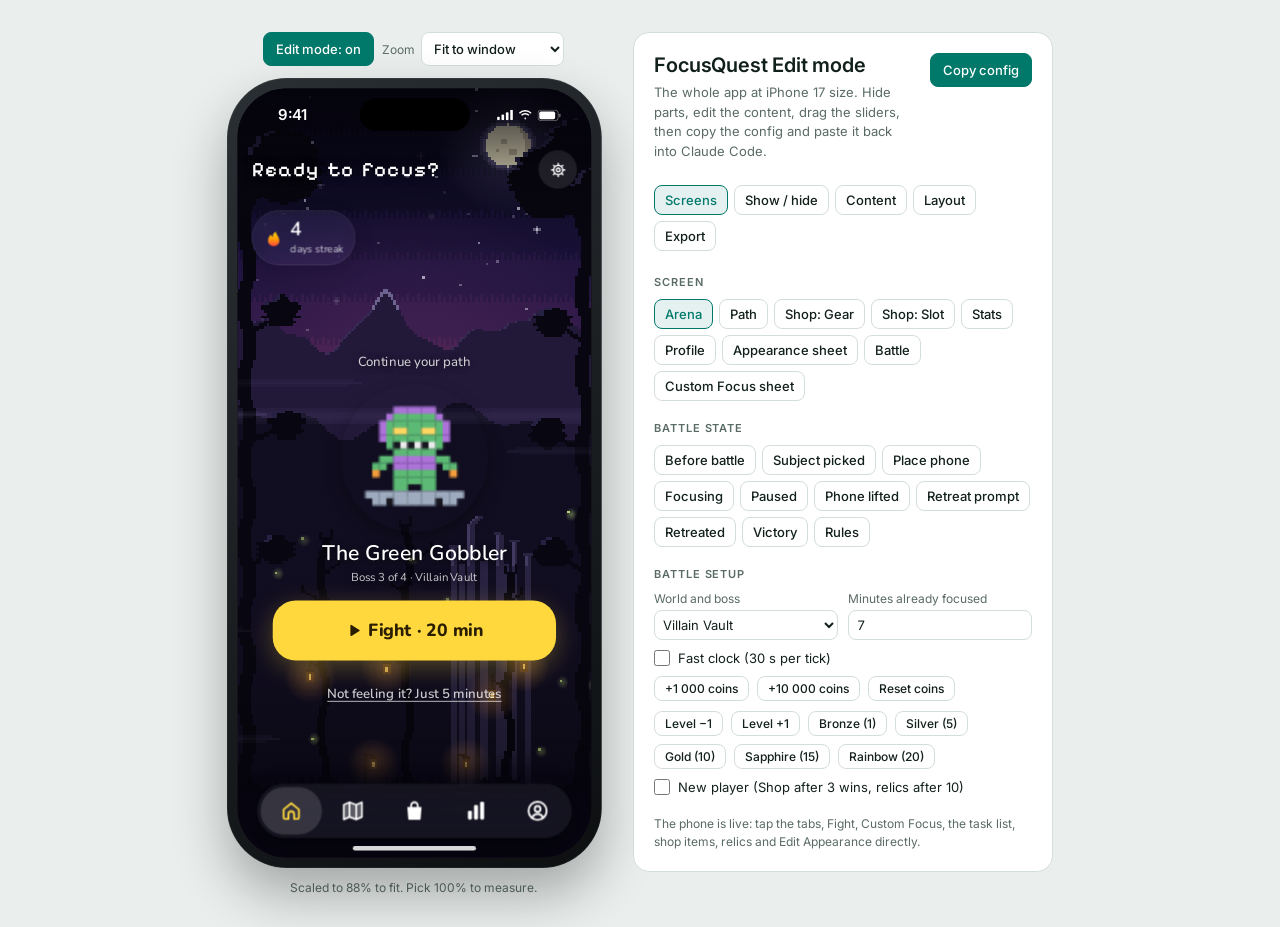
==== design/focusquest.html @ 6da1da1c "Add design prototype and change spec" ====
<!doctype html>
<html lang="en"><head><meta charset="utf-8"><meta name="viewport" content="width=device-width,initial-scale=1,viewport-fit=cover"><style>[hidden]{display:none!important}</style></head><body>
<title>FocusQuest Prototype v6</title>
<meta name="claude:viewport-fit-sides" content="cover">
<link rel="preconnect" href="https://fonts.googleapis.com">
<link rel="stylesheet" href="https://fonts.googleapis.com/css2?family=Inter:wght@400;500;600&family=Nunito:wght@200;300;400;500;600;700;800&family=Pixelify+Sans:wght@500;600;700&display=swap">
<style>
/* Layout: phone at true iPhone 17 size (402×874 pt = CSS px at 100%) beside a tweak panel; stacks on narrow screens. */
:root {
  /* Lab chrome (follows viewer theme) */
  --bg: #eaefed;
  --surface: #ffffff;
  --fg: #12201c;
  --muted: #5a6b66;
  --line: #d3ddda;
  --accent: #00796b;
  --accent-soft: rgba(0, 121, 107, 0.10);
  --bezel-a: #2a2f33;
  --bezel-b: #0d0f11;
  --font-ui: "Inter", system-ui, -apple-system, "Segoe UI", sans-serif;
  /* FocusQuest app tokens (battle screen is forced dark: FQColor dark values) */
  --fq-accent: rgb(107, 230, 199);
  --fq-on-accent: rgb(5, 33, 28);
  --fq-danger: rgb(255, 84, 102);
  --fq-caution: rgb(255, 184, 77);
  --fq-text: #ffffff;
  --fq-text2: rgba(255, 255, 255, 0.70);
  --fq-text3: rgba(255, 255, 255, 0.50);
  --fq-hairline: rgba(255, 255, 255, 0.12);
  --fq-fill: rgba(255, 255, 255, 0.08);
  --fq-black: #000000;
  --fq-round: ui-rounded, "SF Pro Rounded", "Nunito", system-ui, sans-serif;
}
@media (prefers-color-scheme: dark) {
  :root:not([data-theme="light"]) {
    --bg: #0c1211; --surface: #141c1a; --fg: #e5eeeb; --muted: #8fa29d; --line: #26322f;
    --accent: #6be6c7; --accent-soft: rgba(107, 230, 199, 0.12); color-scheme: dark;
  }
}
:root[data-theme="dark"] {
  --bg: #0c1211; --surface: #141c1a; --fg: #e5eeeb; --muted: #8fa29d; --line: #26322f;
  --accent: #6be6c7; --accent-soft: rgba(107, 230, 199, 0.12); color-scheme: dark;
}
* { box-sizing: border-box; }
body {
  background: var(--bg); color: var(--fg); font-family: var(--font-ui); font-size: 14px;
  padding-left: max(16px, env(safe-area-inset-left, 0px));
  padding-right: max(16px, env(safe-area-inset-right, 0px));
  padding-block: 24px;
}
.lab { display: grid; grid-template-columns: auto minmax(300px, 400px); gap: 32px; justify-content: center; align-items: start; max-width: 1200px; margin: 0 auto; }
@media (max-width: 860px) { .lab { grid-template-columns: minmax(0, 1fr); } }

/* ---------- Phone frame ---------- */
.phone-col { display: flex; flex-direction: column; align-items: center; gap: 12px; min-width: 0; position: sticky; top: 16px; }
@media (max-width: 860px) { .phone-col { position: static; } }
.phone-holder { position: relative; }
.bezel {
  width: 426px; height: 898px; padding: 12px; border-radius: 68px;
  background: linear-gradient(145deg, var(--bezel-a), var(--bezel-b));
  box-shadow: 0 0 0 1px rgba(255,255,255,0.06) inset, 0 30px 60px rgba(0,0,0,0.30);
  transform-origin: top left;
}
.phone {
  position: relative; width: 402px; height: 874px; border-radius: 56px; overflow: hidden;
  background: var(--fq-black); color: var(--fq-text); font-family: var(--fq-round);
  -webkit-font-smoothing: antialiased; isolation: isolate;
}
.phone canvas.bd { position: absolute; inset: 0; width: 402px; height: 874px; image-rendering: pixelated; }
.scrim { position: absolute; inset: 0; pointer-events: none;
  background: linear-gradient(to bottom, rgba(0,0,0,0.5) 0%, rgba(0,0,0,0) 22%),
              linear-gradient(to bottom, rgba(0,0,0,0) 70%, rgba(0,0,0,0.55) 100%),
              linear-gradient(rgba(0,0,0,0.10), rgba(0,0,0,0.10)); }
.alert-wash { position: absolute; inset: 0; pointer-events: none; opacity: 0; transition: opacity .4s ease-in-out;
  background: linear-gradient(to bottom, rgba(255,84,102,0.55), rgba(255,84,102,0.35)); }
.alert-wash.on { opacity: 1; }
.island { position: absolute; top: 11px; left: 50%; width: 125px; height: 37px; margin-left: -62.5px; border-radius: 20px; background: var(--fq-black); z-index: 60; }
.statusbar { position: absolute; top: 0; left: 0; right: 0; height: 54px; display: flex; align-items: center; justify-content: space-between; padding: 6px 34px 0 46px; z-index: 59; pointer-events: none; font: 600 17px/1 -apple-system, "SF Pro Text", var(--font-ui); color: var(--fq-text); }
.statusbar .sys { display: flex; gap: 6px; align-items: center; }
.home-ind { position: absolute; bottom: 8px; left: 50%; width: 140px; height: 5px; margin-left: -70px; border-radius: 3px; background: rgba(255,255,255,0.85); z-index: 60; pointer-events: none; }

/* ---------- BattleView ---------- */
.scroll { position: absolute; inset: 0; overflow-y: auto; overflow-x: hidden; padding-top: 62px; padding-bottom: 34px; scrollbar-width: none; z-index: 2; }
.scroll::-webkit-scrollbar { display: none; }
.content { min-height: 100%; display: flex; align-items: center; justify-content: center; }
.stack { width: 100%; max-width: 520px; display: flex; flex-direction: column; gap: var(--stackGap); padding: 16px var(--screenGutter); }

.topbar { display: flex; align-items: center; gap: 12px; }
.topbar .title { flex: 1; min-width: 0; text-align: center; font-size: 15px; font-weight: 500; color: var(--fq-text2); text-shadow: 0 1px 4px rgba(0,0,0,0.5); white-space: nowrap; overflow: hidden; text-overflow: ellipsis; }
.glass-circle { width: var(--topIcon); height: var(--topIcon); flex: none; border-radius: 50%; display: grid; place-items: center; color: var(--fq-text);
  background: rgba(255,255,255,0.10); border: 0.5px solid rgba(255,255,255,0.22); backdrop-filter: blur(14px) saturate(1.6); -webkit-backdrop-filter: blur(14px) saturate(1.6); cursor: pointer; padding: 0; }
.glass-circle svg { width: 17px; height: 17px; }
.spacer44 { width: var(--topIcon); height: var(--topIcon); flex: none; }

.card {
  position: relative; display: flex; flex-direction: column; align-items: center; gap: var(--cardSpacing);
  padding: var(--cardPadTop) var(--cardPadX) var(--cardPadBottom);
  border-radius: var(--cardRadius);
  background: linear-gradient(var(--tintColor), var(--tintColor)), rgba(28, 28, 34, var(--cardMaterial));
  backdrop-filter: blur(var(--cardBlur)) saturate(1.7); -webkit-backdrop-filter: blur(var(--cardBlur)) saturate(1.7);
  box-shadow: inset 0 0 0 1px rgba(255,255,255,var(--cardBorder)), 0 12px 60px rgba(0,0,0,0.35);
}
.boss-header { display: flex; flex-direction: column; align-items: center; gap: var(--bossGap); text-align: center; }
.boss-art { position: relative; height: var(--headerH); width: var(--glowSize); display: grid; place-items: center; }
.boss-art .glow { position: absolute; left: 50%; top: 50%; width: var(--glowSize); height: var(--glowSize); transform: translate(-50%, -50%); border-radius: 50%;
  background: radial-gradient(circle closest-side, var(--glowColor), transparent); pointer-events: none; }
.boss-art canvas { position: relative; width: var(--spriteSize); height: var(--spriteSize); }
.boss-name { font-size: var(--bossName); font-weight: 700; line-height: 1.2; }
.boss-meta { font-size: 15px; color: var(--fq-text2); margin-top: 4px; }

.timer-block { display: flex; flex-direction: column; align-items: center; gap: var(--timerGap); width: 100%; }
.timer { font-size: var(--timerSize); font-weight: var(--timerWeight); line-height: 1.19; font-variant-numeric: tabular-nums; letter-spacing: -0.01em; white-space: nowrap; color: var(--fq-text); }
.timer.long { font-size: calc(var(--timerSize) * 0.7826); }
.timer.paused { color: var(--fq-text2); }
.status { font-size: 15px; font-weight: 500; display: flex; align-items: center; gap: 8px; text-align: center; min-height: 20px; }
.status svg { width: 15px; height: 15px; flex: none; }
.c-caution { color: var(--fq-caution); } .c-accent { color: var(--fq-accent); } .c-2 { color: var(--fq-text2); } .c-3 { color: var(--fq-text3); } .c-danger { color: var(--fq-danger); }

.controls { width: 100%; display: flex; flex-direction: column; gap: var(--idleGap); }
.chips-scroll { overflow-x: auto; scrollbar-width: none;
  /* SwiftUI .scrollClipDisabled(): chips draw past the card edge, clipped only by the screen */
  margin-left: calc(-1 * (var(--cardPadX) + var(--screenGutter))); margin-right: calc(-1 * (var(--cardPadX) + var(--screenGutter)));
  padding-left: calc(var(--cardPadX) + var(--screenGutter)); padding-right: calc(var(--cardPadX) + var(--screenGutter)); }
.chips-scroll::-webkit-scrollbar { display: none; }
.chips { display: flex; gap: 8px; width: max-content; }
.chip { height: var(--chipH); padding: 0 16px; display: inline-flex; align-items: center; gap: 6px; border-radius: var(--pillRadius); border: 0; cursor: pointer;
  font: 500 15px var(--fq-round); color: var(--fq-text); background: var(--fq-fill); white-space: nowrap; }
.chip svg { width: 15px; height: 15px; }
.chip.on { background: var(--fq-accent); color: var(--fq-on-accent); }
.btn-primary { height: var(--beginH); width: 100%; border: 0; border-radius: var(--pillRadius); background: var(--fq-accent); color: var(--fq-on-accent);
  font: 600 17px var(--fq-round); display: inline-flex; align-items: center; justify-content: center; gap: 8px; cursor: pointer; }
.btn-primary svg { width: 16px; height: 16px; }
.btn-primary:disabled { opacity: 0.35; cursor: not-allowed; }
.actions { display: flex; justify-content: center; gap: var(--actionGap); }
.action { display: flex; flex-direction: column; align-items: center; gap: 8px; background: none; border: 0; cursor: pointer; padding: 0; font: 500 15px var(--fq-round); color: var(--fq-text2); }
.action .disc { width: var(--actionSize); height: var(--actionSize); border-radius: 50%; display: grid; place-items: center; }
.action .disc svg { width: var(--actionIcon); height: var(--actionIcon); }
.disc.neutral { background: rgba(255,255,255,0.10); box-shadow: inset 0 0 0 1px rgba(255,255,255,0.25); color: var(--fq-text); }
.disc.accent { background: rgba(107,230,199,0.16); box-shadow: inset 0 0 0 1px rgba(107,230,199,0.25); color: var(--fq-accent); }
.disc.danger { background: rgba(255,84,102,0.16); box-shadow: inset 0 0 0 1px rgba(255,84,102,0.25); color: var(--fq-danger); }

.hairline { align-self: stretch; height: 1px; background: var(--fq-hairline); }
.working { align-self: stretch; display: flex; flex-direction: column; gap: var(--listGap); }
.working-head { display: flex; align-items: baseline; justify-content: space-between; gap: 8px; }
.working-head h3 { margin: 0; font-size: 17px; font-weight: 600; }
.working-head span { font-size: 12px; color: var(--fq-text2); font-variant-numeric: tabular-nums; }
.task { display: flex; align-items: center; gap: 4px; }
.task-toggle { flex: 1; min-width: 0; min-height: var(--rowH); display: flex; align-items: center; gap: 12px; background: none; border: 0; padding: 0; cursor: pointer; text-align: left; font: 400 17px/1.29 var(--fq-round); color: var(--fq-text); }
.task-toggle svg { width: 22px; height: 22px; flex: none; color: var(--fq-text2); }
.task.done .task-toggle { color: var(--fq-text2); text-decoration: line-through; }
.task.done .task-toggle svg { color: var(--fq-accent); }
.task-remove { width: 44px; height: 44px; flex: none; display: grid; place-items: center; background: none; border: 0; cursor: pointer; color: var(--fq-text3); }
.task-remove svg { width: 11px; height: 11px; }
.add-field { min-height: var(--addH); display: flex; align-items: center; gap: 12px; padding: 0 16px; border-radius: var(--pillRadius); background: var(--fq-fill); }
.add-field svg { width: 14px; height: 14px; color: var(--fq-text2); flex: none; }
.add-field input { flex: 1; min-width: 0; background: none; border: 0; outline: none; color: var(--fq-text); font: 400 17px var(--fq-round); }
.add-field input::placeholder { color: rgba(255,255,255,0.30); }
.add-field button { background: none; border: 0; color: var(--fq-accent); font: 500 15px var(--fq-round); cursor: pointer; padding: 0; }

/* Overlays inside the phone */
.overlay { position: absolute; inset: 0; z-index: 20; display: flex; align-items: center; justify-content: center; }
.ov-retreat { background: rgba(30, 30, 36, 0.62); backdrop-filter: blur(30px) saturate(1.6); -webkit-backdrop-filter: blur(30px) saturate(1.6); }
.ov-retreat .inner { width: 100%; max-width: 440px; padding: 0 32px; display: flex; flex-direction: column; align-items: center; gap: 32px; text-align: center; }
.ov-retreat h2 { margin: 0; font-size: 30px; font-weight: 700; line-height: 1.2; text-wrap: balance; }
.ov-retreat p { margin: 12px 0 0; font-size: 17px; line-height: 1.35; color: var(--fq-text2); }
.danger-list { display: flex; flex-direction: column; gap: 8px; font-size: 15px; font-weight: 500; color: var(--fq-danger); }
.danger-list div { display: flex; align-items: center; justify-content: center; gap: 6px; }
.danger-list svg { width: 15px; height: 15px; }
.retreat-btns { width: 100%; display: flex; flex-direction: column; gap: 12px; }
.btn-quiet { height: 44px; background: none; border: 0; color: var(--fq-text2); font: 500 15px var(--fq-round); cursor: pointer; }
.ov-warning { background: linear-gradient(to bottom, rgb(158,10,36), rgb(87,3,20)); opacity: 0.97; flex-direction: column; gap: 16px; text-align: center; padding: 24px; }
.ov-warning .count { font-size: 112px; font-weight: 600; line-height: 1.1; font-variant-numeric: tabular-nums; }
.ov-warning h2 { margin: 0; font-size: 22px; font-weight: 600; }
.ov-warning p { margin: 8px 0 0; font-size: 15px; color: var(--fq-text2); }
.ov-dim { background: rgba(0,0,0,0.55); padding: 0 24px; }
.result-card { width: 100%; max-width: 360px; padding: 24px; border-radius: 32px; display: flex; flex-direction: column; align-items: center; gap: 16px; text-align: center;
  background: rgba(40, 40, 48, 0.55); backdrop-filter: blur(30px) saturate(1.7); -webkit-backdrop-filter: blur(30px) saturate(1.7); box-shadow: inset 0 0 0 1px rgba(255,255,255,0.16), 0 20px 50px rgba(0,0,0,0.4); }
.result-card h2 { margin: 0; font-size: 34px; font-weight: 700; }
.result-card h2.small { font-size: 22px; font-weight: 600; }
.result-card .detail { font-size: 15px; color: var(--fq-text2); margin-top: 4px; line-height: 1.35; }
.result-card .unlock { display: inline-flex; gap: 6px; align-items: center; margin-top: 8px; font-size: 15px; font-weight: 500; }
.result-card .unlock svg { width: 14px; height: 14px; }
.rewards { display: grid; grid-template-columns: 1fr 1fr; gap: 8px; width: 100%; }
.reward { padding: 12px 0; border-radius: 20px; background: var(--fq-fill); display: flex; flex-direction: column; align-items: center; gap: 4px; }
.reward svg { width: 15px; height: 15px; color: var(--fq-accent); }
.reward b { font-size: 22px; font-weight: 600; font-variant-numeric: tabular-nums; }
.reward span { font-size: 12px; color: var(--fq-text2); }
.btn-prominent { width: 100%; height: 50px; border: 0; border-radius: 20px; background: var(--fq-accent); color: var(--fq-on-accent); font: 600 17px var(--fq-round); cursor: pointer; }
.result-icon svg { width: 44px; height: 44px; }
.victory-art { position: relative; width: 160px; height: 140px; display: grid; place-items: center; }
.victory-art .glow { position: absolute; inset: -10px 0; border-radius: 50%; }
.victory-art canvas { position: relative; width: 96px; height: 96px; opacity: 0.55; }
.victory-art .trophy { position: absolute; left: calc(50% + 44px - 22px); top: calc(50% + 40px - 22px); width: 44px; height: 44px; color: var(--fq-accent); }

.sheet-dim { position: absolute; inset: 0; z-index: 30; background: rgba(0,0,0,0.25); }
.sheet { position: absolute; left: 0; right: 0; bottom: 0; height: 52%; z-index: 31; border-radius: 38px 38px 0 0; padding: 20px 20px 40px; overflow-y: auto;
  background: rgba(30, 30, 36, 0.55); backdrop-filter: blur(26px) saturate(1.6); -webkit-backdrop-filter: blur(26px) saturate(1.6); box-shadow: inset 0 1px 0 rgba(255,255,255,0.12); }
.sheet .grabber { width: 36px; height: 5px; border-radius: 3px; background: rgba(255,255,255,0.3); margin: -12px auto 16px; }
.sheet h2 { margin: 0 0 24px; font-size: 22px; font-weight: 600; }
.glass-card { border-radius: 32px; padding: 16px; background: rgba(255,255,255,0.06); box-shadow: inset 0 0 0 1px rgba(255,255,255,0.12); display: flex; flex-direction: column; gap: 12px; }
.glass-card + .glass-card { margin-top: 24px; }
.rule { display: flex; gap: 12px; align-items: flex-start; }
.icon-tile { width: 36px; height: 36px; flex: none; border-radius: 12px; display: grid; place-items: center; }
.icon-tile svg { width: 17px; height: 17px; }
.rule b { display: block; font-size: 15px; font-weight: 500; }
.rule span { display: block; font-size: 12px; color: var(--fq-text2); margin-top: 2px; line-height: 1.35; }
.sound-row { display: flex; align-items: center; gap: 12px; }
.sound-row .txt { flex: 1; min-width: 0; }
.sound-row b { display: block; font-size: 17px; font-weight: 500; }
.sound-row span { font-size: 12px; color: var(--fq-text2); }

/* ---------- Tweak panel ---------- */
.panel { background: var(--surface); border: 1px solid var(--line); border-radius: 16px; padding: 20px; display: flex; flex-direction: column; gap: 24px; min-width: 0; }
.panel header h1 { margin: 0; font-size: 20px; font-weight: 600; letter-spacing: -0.01em; }
.panel header p { margin: 6px 0 0; color: var(--muted); line-height: 1.5; font-size: 13px; }
.group { display: flex; flex-direction: column; gap: 10px; }
.group-title { font-size: 11px; font-weight: 600; text-transform: uppercase; letter-spacing: 0.08em; color: var(--muted); }
.seg { display: flex; flex-wrap: wrap; gap: 6px; }
.seg button { border: 1px solid var(--line); background: transparent; color: var(--fg); border-radius: 8px; padding: 6px 10px; font: 500 13px var(--font-ui); cursor: pointer; }
.seg button[aria-pressed="true"] { background: var(--accent-soft); border-color: var(--accent); color: var(--accent); }
.row2 { display: grid; grid-template-columns: 1fr 1fr; gap: 10px; }
label.field { display: flex; flex-direction: column; gap: 4px; font-size: 12px; color: var(--muted); }
select { font: 500 13px var(--font-ui); padding: 7px 8px; border-radius: 8px; border: 1px solid var(--line); background: var(--surface); color: var(--fg); }
.check { display: flex; align-items: center; gap: 8px; font-size: 13px; }
.slider { display: grid; grid-template-columns: 1fr auto; gap: 2px 8px; align-items: center; }
.slider label { font-size: 13px; }
.slider label.changed { color: var(--accent); font-weight: 600; }
.slider output { font: 500 12px var(--font-ui); font-variant-numeric: tabular-nums; color: var(--muted); }
.slider input { grid-column: 1 / -1; width: 100%; accent-color: var(--accent); margin: 0; }
.slider small { grid-column: 1 / -1; font-size: 11px; color: var(--muted); opacity: 0.8; }
details.group summary { cursor: pointer; list-style: none; }
details.group summary::-webkit-details-marker { display: none; }
details.group summary::before { content: "▸ "; color: var(--muted); }
details.group[open] summary::before { content: "▾ "; }
details.group[open] > .sliders { display: flex; flex-direction: column; gap: 14px; margin-top: 10px; }
.changes textarea { width: 100%; min-height: 120px; resize: vertical; font: 12px/1.5 ui-monospace, "Cascadia Code", Consolas, monospace; padding: 10px; border-radius: 8px; border: 1px solid var(--line); background: var(--bg); color: var(--fg); }
.btns { display: flex; gap: 8px; flex-wrap: wrap; }
.btn { border: 1px solid var(--line); background: var(--surface); color: var(--fg); border-radius: 8px; padding: 8px 12px; font: 500 13px var(--font-ui); cursor: pointer; }
.btn.primary { background: var(--accent); border-color: var(--accent); color: var(--surface); }
.hint { font-size: 12px; color: var(--muted); line-height: 1.5; }
.scale-note { font-size: 12px; color: var(--muted); }
button:focus-visible, input:focus-visible, select:focus-visible, summary:focus-visible { outline: 2px solid var(--accent); outline-offset: 2px; }
@media (prefers-reduced-motion: reduce) { .alert-wash { transition: none; } }

/* ---------- Full-app additions ---------- */
.lab { grid-template-columns: auto minmax(320px, 420px); }
@media (max-width: 900px) { .lab { grid-template-columns: minmax(0, 1fr); } }
.lab.preview { grid-template-columns: auto; }
.phone-tools { display: flex; gap: 8px; align-items: center; flex-wrap: wrap; justify-content: center; }
.timer.long { font-size: var(--timerLong); }
.scroll.tabs { padding-bottom: calc(var(--tabH) + var(--tabBottom) + 24px); }
.scroll.tabs .content { align-items: flex-start; }
.tabstack { width: 100%; max-width: 640px; }
.screen { display: flex; flex-direction: column; gap: var(--sGap); padding: 8px var(--sGutter) 32px; }

.hdr { display: flex; align-items: flex-start; gap: 8px; }
.hdr .tt { flex: 1; min-width: 0; display: flex; flex-direction: column; gap: 4px; }
.hdr .eyebrow { font-size: 15px; font-weight: 500; color: var(--fq-text2); }
.hdr h1 { margin: 0; font-size: var(--titleSize); font-weight: 700; line-height: 1.15; text-shadow: 0 1px 6px rgba(0,0,0,.55); text-wrap: balance; }
.glass-circle.gear { width: 44px; height: 44px; }

.gcard { position: relative; display: block; border-radius: var(--r, var(--gRadius)); padding: var(--pad, 16px);
  background:
    linear-gradient(to bottom, rgba(255,255,255,calc(var(--gEdge) * .29)), rgba(255,255,255,0) 50%),
    linear-gradient(var(--gTint, transparent), var(--gTint, transparent)),
    linear-gradient(rgba(255,255,255,var(--gGlass)), rgba(255,255,255,var(--gGlass))),
    rgba(28, 28, 34, var(--gMaterial));
  backdrop-filter: blur(var(--gBlur)) saturate(1.6); -webkit-backdrop-filter: blur(var(--gBlur)) saturate(1.6);
  box-shadow: 0 12px 24px rgba(0,0,0,.28), 0 1px 3px rgba(0,0,0,.22); }
.gcard::before { content: ""; position: absolute; inset: 0; border-radius: inherit; padding: 1px; pointer-events: none;
  background: linear-gradient(135deg, rgba(255,255,255,var(--gEdge)), rgba(255,255,255,calc(var(--gEdge) * .22)), rgba(255,255,255,calc(var(--gEdge) * .5)));
  -webkit-mask: linear-gradient(#000 0 0) content-box, linear-gradient(#000 0 0); -webkit-mask-composite: xor; mask-composite: exclude; }
button.gcard { border: 0; color: inherit; font: inherit; text-align: left; cursor: pointer; width: 100%; }
.chev svg { width: 14px; height: 14px; color: var(--fq-text2); }

.cf { display: flex; align-items: center; gap: 16px; }
.cf-disc { width: var(--cfIcon); height: var(--cfIcon); flex: none; border-radius: 50%; background: var(--fq-accent); color: var(--fq-on-accent); display: grid; place-items: center; }
.cf-disc svg { width: calc(var(--cfIcon) * .43); height: calc(var(--cfIcon) * .43); }
.cf-txt { flex: 1; min-width: 0; display: flex; flex-direction: column; gap: 4px; }
.cf-txt b { font-size: 22px; font-weight: 600; }
.cf-txt span { font-size: 15px; color: var(--fq-text2); line-height: 1.3; }
.row16 { display: flex; align-items: center; gap: 16px; }
.streak { display: flex; align-items: center; gap: 8px; }
.streak svg { width: 22px; height: 22px; color: var(--fq-text2); }
.streak b { display: block; font-size: 22px; font-weight: 600; font-variant-numeric: tabular-nums; line-height: 1.1; }
.streak div span { font-size: 12px; color: var(--fq-text2); }
.hp { flex: 1; min-width: 0; display: flex; flex-direction: column; gap: 4px; }
.hp-top { display: flex; justify-content: space-between; align-items: center; font-size: 12px; color: var(--fq-text2); }
.hp-top span { display: inline-flex; gap: 4px; align-items: center; }
.hp-top svg { width: 12px; height: 12px; }
.hp-top b { font-weight: 400; color: var(--fq-text); font-variant-numeric: tabular-nums; }
.bar8, .bar4, .bar6 { position: relative; height: 8px; border-radius: 3px; background: rgba(255,255,255,.14); overflow: hidden; }
.bar4 { height: 4px; border-radius: 2px; }
.bar6 { height: 6px; }
.bar8 i, .bar4 i, .bar6 i { position: absolute; inset: 0 auto 0 0; border-radius: inherit; background: var(--fq-accent); }
.col16 { display: flex; flex-direction: column; gap: 16px; }
.lbl { font-size: 15px; font-weight: 500; color: var(--fq-text2); }
.node-row { display: flex; align-items: center; gap: 16px; }
.node-art { width: 72px; height: 72px; flex: none; border-radius: 50%; display: grid; place-items: center; }
.node-row b, .w-txt b { display: block; font-size: 17px; font-weight: 600; }
.node-row span:not(.node-art), .w-txt span { display: block; font-size: 12px; color: var(--fq-text2); margin-top: 4px; line-height: 1.35; }
.fight { height: var(--fightH); width: 100%; border: 0; border-radius: var(--gPill); color: var(--fq-on-accent); font: 600 17px var(--fq-round); display: inline-flex; align-items: center; justify-content: center; gap: 8px; cursor: pointer; }
.fight svg { width: 15px; height: 15px; }
.see-all { min-height: 44px; width: 100%; background: none; border: 0; color: var(--fq-text2); font: 500 15px var(--fq-round); cursor: pointer; }

.world { display: flex; flex-direction: column; gap: 12px; }
.w-top { display: flex; align-items: flex-start; gap: 12px; }
.w-icon { width: 44px; height: 44px; flex: none; border-radius: 20px; display: grid; place-items: center; }
.w-icon svg { width: 20px; height: 20px; }
.w-txt { flex: 1; min-width: 0; }
.w-mid { display: flex; align-items: center; gap: 8px; }
.sprite-row { display: flex; flex: 1; min-width: 0; }
.sp-tile { padding: 2px; border-radius: 12px; background: rgba(0,0,0,.35); margin-right: -8px; display: grid; }
.w-count { margin-left: auto; text-align: right; display: flex; flex-direction: column; gap: 2px; }
.w-count b { font-size: 15px; font-weight: 500; }
.w-count span { font-size: 12px; color: var(--fq-text2); font-variant-numeric: tabular-nums; }
.ph { margin: 0; font-size: 15px; line-height: 1.4; color: var(--fq-text2); }

.level { display: flex; align-items: center; gap: 16px; }
.ring-wrap { position: relative; width: 80px; height: 80px; flex: none; }
.ring-wrap svg { width: 80px; height: 80px; }
.ring-in { position: absolute; inset: 0; display: flex; flex-direction: column; align-items: center; justify-content: center; }
.ring-in span { font-size: 12px; color: var(--fq-text2); }
.ring-in b { font-size: 22px; font-weight: 600; line-height: 1.1; }
.lv-txt { flex: 1; min-width: 0; display: flex; flex-direction: column; gap: 8px; }
.lv-txt b { font-size: 17px; font-weight: 600; }
.lv-txt span { font-size: 15px; color: var(--fq-text2); font-variant-numeric: tabular-nums; }
.metrics { display: grid; grid-template-columns: 1fr 1fr; gap: 12px; }
.metric { display: flex; flex-direction: column; gap: 12px; }
.metric b { display: block; font-size: 22px; font-weight: 600; font-variant-numeric: tabular-nums; }
.metric span:not(.itile) { display: block; font-size: 15px; color: var(--fq-text2); margin-top: 4px; }
.itile { width: 32px; height: 32px; border-radius: 12px; display: grid; place-items: center; background: rgba(107,230,199,.16); color: var(--fq-accent); }
.itile svg { width: 15px; height: 15px; }
.section { display: flex; flex-direction: column; gap: 8px; }
.sec-head { display: flex; justify-content: space-between; align-items: baseline; gap: 8px; padding: 0 4px; font-size: 15px; font-weight: 500; color: var(--fq-text2); }
.sec-head em { font-style: normal; font-size: 12px; font-weight: 400; color: var(--fq-text3); }
.subj-list { display: flex; flex-direction: column; gap: 12px; }
.subj { display: flex; flex-direction: column; gap: 4px; }
.subj-top { display: flex; justify-content: space-between; align-items: center; gap: 8px; }
.subj-top > span:first-child { display: inline-flex; gap: 6px; align-items: center; font-size: 15px; font-weight: 500; }
.subj-top svg { width: 15px; height: 15px; }
.meta { font-size: 12px; color: var(--fq-text2); font-variant-numeric: tabular-nums; }
.rows { padding-block: 4px; }
.lrow2 { display: flex; align-items: center; gap: 12px; padding: 12px 0; }
.lrow2 + .lrow2 { box-shadow: 0 -1px 0 var(--fq-hairline); }
.lrow2 .grow { flex: 1; min-width: 0; }
.lrow2 .grow b { display: block; font-size: 17px; font-weight: 400; }
.lrow2 .grow span { display: block; font-size: 12px; color: var(--fq-text2); margin-top: 4px; }
.lrow2 .end { text-align: right; display: flex; flex-direction: column; gap: 4px; font-variant-numeric: tabular-nums; }
.lrow2 .end b { font-size: 15px; font-weight: 500; color: var(--fq-accent); }
.lrow2 .end span { font-size: 12px; color: var(--fq-text2); }
.lrow2 .cnt { font-size: 17px; font-weight: 600; font-variant-numeric: tabular-nums; }
.lrow2.head b { font-weight: 600; }
.lrow2.head .cnt { font-size: 15px; font-weight: 500; color: var(--fq-accent); }
.b-sprite { width: 40px; height: 40px; flex: none; display: grid; place-items: center; }
.stack-sm { display: flex; flex-direction: column; gap: 12px; }

.habits { display: flex; flex-direction: column; gap: 12px; }
.hwrap { display: flex; overflow-x: auto; scrollbar-width: none; }
.hwrap::-webkit-scrollbar { display: none; }
.hinner { display: flex; gap: 6px; margin-inline: auto; }
.hdays { display: grid; grid-template-rows: repeat(7, var(--habitCell)); gap: var(--habitGap); font-size: 10px; color: var(--fq-text3); }
.hdays span { line-height: var(--habitCell); }
.hgrid { display: grid; grid-auto-flow: column; grid-template-rows: repeat(7, var(--habitCell)); grid-auto-columns: var(--habitCell); gap: var(--habitGap); }
.hc { width: 100%; height: 100%; border: 0; padding: 0; border-radius: calc(var(--habitCell) * .25); cursor: pointer; background: rgba(255,255,255,.08); }
.hc.l1 { background: rgba(107,230,199,.28); } .hc.l2 { background: rgba(107,230,199,.5); } .hc.l3 { background: rgba(107,230,199,.75); } .hc.l4 { background: var(--fq-accent); }
.hc.today { box-shadow: inset 0 0 0 1.5px rgba(255,255,255,.9); }
.hc.future { background: transparent; box-shadow: inset 0 0 0 1px rgba(255,255,255,.08); cursor: default; }
.hlegend { display: flex; align-items: center; justify-content: space-between; gap: 8px; font-size: 12px; color: var(--fq-text2); }
.hscale { display: inline-flex; gap: 3px; align-items: center; }
.hscale i { width: 10px; height: 10px; border-radius: 3px; display: block; }

.boss-hp { width: 220px; max-width: 100%; display: flex; flex-direction: column; gap: 6px; align-items: center; font-size: 12px; color: var(--fq-text2); font-variant-numeric: tabular-nums; }
.boss-hp .bar6 { width: 100%; }

.tabbar { position: absolute; left: var(--tabInset); right: var(--tabInset); bottom: var(--tabBottom); height: var(--tabH); border-radius: 999px; z-index: 40; display: flex; align-items: stretch; padding: 4px;
  background: rgba(40, 40, 48, var(--tabGlass)); backdrop-filter: blur(20px) saturate(1.8); -webkit-backdrop-filter: blur(20px) saturate(1.8);
  box-shadow: inset 0 0 0 .5px rgba(255,255,255,.28), inset 0 1px 0 rgba(255,255,255,.16), 0 10px 30px rgba(0,0,0,.35); }
.tab { flex: 1; min-width: 0; border-radius: 999px; display: flex; flex-direction: column; align-items: center; justify-content: center; gap: 2px; background: none; border: 0; cursor: pointer; color: var(--fq-text); font: 600 10px var(--fq-round); padding: 0; }
.tab svg { width: 24px; height: 24px; }
.tab.on { background: rgba(255,255,255,.14); color: var(--fq-accent); }
.tabbar.nolabels .tab span { display: none; }

.cf-sheet { height: 66%; display: flex; flex-direction: column; gap: 24px; }
.cf-head { text-align: center; }
.cf-head h2 { margin: 0 0 8px; font-size: 28px; font-weight: 700; }
.cf-head p { margin: 0; font-size: 15px; color: var(--fq-text2); line-height: 1.35; }
.cf-durs { display: flex; gap: 12px; }
.cf-dur { flex: 1; height: 96px; border: 0; border-radius: 20px; background: var(--fq-fill); color: var(--fq-text); cursor: pointer; display: flex; flex-direction: column; align-items: center; justify-content: center; gap: 2px; font-family: var(--fq-round); }
.cf-dur b { font-size: 34px; font-weight: 600; font-variant-numeric: tabular-nums; line-height: 1.1; }
.cf-dur span { font-size: 12px; }
.cf-dur.on { background: var(--fq-accent); color: var(--fq-on-accent); }
.cf-q { text-align: center; font-size: 15px; font-weight: 500; color: var(--fq-text2); margin-bottom: -12px; }
.cf-chips { margin: 0 -20px; padding: 0 20px; }
.cf-chips .chip { border-radius: var(--gPill); }
.cf-sheet .btn-primary { border-radius: var(--gPill); flex: none; }

/* ---------- Shop and Profile ---------- */
.pinned { position: sticky; top: -62px; z-index: 5; display: flex; flex-direction: column; gap: 12px; margin: -70px calc(var(--sGutter) * -1) -12px; padding: 70px var(--sGutter) 12px; }
.pinned::before { content: ""; position: absolute; inset: 0 0 -14px; z-index: -1; pointer-events: none; background: linear-gradient(rgba(9,8,24,.74), rgba(9,8,24,.62) 78%, rgba(9,8,24,0));
  backdrop-filter: blur(16px); -webkit-backdrop-filter: blur(16px); -webkit-mask-image: linear-gradient(#000 80%, transparent); mask-image: linear-gradient(#000 80%, transparent); }
.pinned.off { position: relative; }
.pinned.off::before { display: none; }
.segc { display: flex; height: 36px; padding: 2px; border-radius: 100px; background: rgba(118,118,128,.28); }
.segc button { flex: 1; border: 0; border-radius: 100px; background: none; color: var(--fq-text); font: 500 14px var(--fq-round); cursor: pointer; }
.segc button.on { background: rgba(255,255,255,.22); font-weight: 600; box-shadow: 0 1px 4px rgba(0,0,0,.25); }
.prev { display: flex; align-items: center; gap: 16px; }
.who { flex: 1; min-width: 0; display: flex; flex-direction: column; gap: 4px; }
.who b { font-size: 22px; font-weight: 600; line-height: 1.2; overflow-wrap: anywhere; }
.who.sm b, .prev .who b { font-size: 17px; }
.who span { font-size: 15px; color: var(--fq-text2); line-height: 1.3; }
.who .m12, .m12 { font-size: 12px; color: var(--fq-text2); font-variant-numeric: tabular-nums; }
.who .cls { display: inline-flex; align-items: center; gap: 6px; font-weight: 500; color: var(--fq-accent); }
.who .cls svg { width: 15px; height: 15px; }
.coins { display: inline-flex; align-items: center; gap: 5px; font-size: 15px; font-weight: 500; color: var(--fq-accent) !important; font-variant-numeric: tabular-nums; }
.coins svg { width: 15px; height: 15px; }
.shop-grid { display: grid; grid-template-columns: 1fr 1fr; gap: var(--shopGridGap); }
.item { display: flex; flex-direction: column; gap: 8px; min-width: 0; }
.item-art { position: relative; display: grid; place-items: center; width: 100%; padding: 8px 0; border: 0; border-radius: var(--shopItemRadius); background: var(--fq-fill); cursor: pointer; }
.item-art .eq { position: absolute; top: 4px; right: 4px; color: var(--fq-accent); }
.item-art .eq svg { display: block; width: 17px; height: 17px; }
.item-txt { min-width: 0; }
.item-txt b { display: block; font-size: 15px; font-weight: 500; white-space: nowrap; overflow: hidden; text-overflow: ellipsis; }
.item-txt span { display: -webkit-box; -webkit-line-clamp: 2; -webkit-box-orient: vertical; overflow: hidden; margin-top: 2px; min-height: 2.66em; font-size: 12px; line-height: 1.33; color: var(--fq-text2); }
.gbtn { height: 34px; width: 100%; border: 0; border-radius: var(--shopItemRadius, 20px); background: rgba(255,255,255,.12); color: var(--fq-accent); box-shadow: inset 0 0 0 .5px rgba(255,255,255,.22);
  font: 500 15px var(--fq-round); font-variant-numeric: tabular-nums; display: inline-flex; align-items: center; justify-content: center; gap: 5px; cursor: pointer; }
.gbtn svg { width: 15px; height: 15px; }
.gbtn.prom { background: var(--fq-accent); color: var(--fq-on-accent); box-shadow: none; }
.gbtn.prom svg path[stroke] { stroke: var(--fq-accent); }
.gbtn.prom:disabled { background: rgba(255,255,255,.1); color: var(--fq-text2); cursor: not-allowed; }
.gbtn.prom:disabled svg path[stroke] { stroke: #2b2b33; }
.gbtn.lg { height: 50px; border-radius: 20px; font-size: 17px; font-weight: 600; gap: 8px; }
.gbtn.lg:not(.prom) { color: var(--fq-text); }
.gbtn.lg svg { width: 17px; height: 17px; }
.dimt { color: var(--fq-text2); }
.hairl { display: block; height: 1px; background: var(--fq-hairline); }
.ph.c { text-align: center; }
.ph.seal { display: flex; align-items: center; gap: 8px; }
.ph.seal svg { width: 20px; height: 20px; flex: none; color: var(--fq-accent); }

.dwell { display: flex; flex-direction: column; align-items: center; gap: 4px; text-align: center; }
.dwell .scene { position: relative; width: 100%; height: var(--vSceneH); margin-bottom: 8px; border-radius: 20px; overflow: hidden; display: flex; align-items: flex-end; justify-content: center;
  background:
    radial-gradient(1.5px 1.5px at 12% 18%, #fff, transparent), radial-gradient(1px 1px at 27% 42%, rgba(255,255,255,.8), transparent), radial-gradient(1.5px 1.5px at 44% 12%, #fff, transparent),
    radial-gradient(1px 1px at 61% 30%, rgba(255,255,255,.7), transparent), radial-gradient(1.5px 1.5px at 78% 16%, #fff, transparent), radial-gradient(1px 1px at 90% 44%, rgba(255,255,255,.8), transparent),
    radial-gradient(1px 1px at 6% 55%, rgba(255,255,255,.6), transparent), radial-gradient(1px 1px at 70% 58%, rgba(255,255,255,.5), transparent),
    linear-gradient(#0a0920, #1c1642 55%, #3a2a5e); }
.dwell .hill { position: absolute; left: -12%; right: -12%; bottom: -30px; height: 64px; border-radius: 50%; background: linear-gradient(#41507a, #1b2342); }
.dwell canvas { position: relative; margin-bottom: 8px; }
.dwell > b { font-size: 22px; font-weight: 600; }
.dwell > span { font-size: 15px; line-height: 1.35; color: var(--fq-text2); text-wrap: balance; }
.evo { overflow: hidden; }
.evo-scroll { overflow-x: auto; scrollbar-width: none; border-radius: inherit; }
.evo-scroll::-webkit-scrollbar { display: none; }
.evo-row { display: flex; gap: 4px; padding: 12px; width: max-content; }
.evo-tile { width: var(--vTileW); display: flex; flex-direction: column; align-items: center; gap: 4px; text-align: center; }
.evo-art { position: relative; display: grid; place-items: center; width: calc(var(--vTileArt) + 8px); height: calc(var(--vTileArt) + 8px); border-radius: 12px; background: var(--fq-fill); }
.evo-art.cur { box-shadow: inset 0 0 0 1.5px var(--fq-accent); }
.evo-art .lk { position: absolute; top: 4px; right: 4px; color: var(--fq-text2); }
.evo-art .lk svg { display: block; width: 11px; height: 11px; }
.evo-tile b { max-width: 100%; font-size: 12px; font-weight: 400; white-space: nowrap; overflow: hidden; text-overflow: ellipsis; }
.evo-tile b.on { font-weight: 600; }
.evo-tile > span { font-size: 12px; color: var(--fq-text3); }
.evo-tile > span.acc, .tagc { color: var(--fq-accent); }
.tagc { font-size: 12px; font-weight: 500; }
.req { display: inline-flex; gap: 8px; font-size: 12px; font-variant-numeric: tabular-nums; color: var(--fq-text3); white-space: nowrap; }
.req span { display: inline-flex; align-items: center; gap: 2px; }
.req span.ok { color: var(--fq-accent); }
.req svg { width: 10px; height: 10px; }
.res { display: grid; grid-template-columns: repeat(3, 1fr); gap: 12px; }
.res .metric { gap: 8px; min-width: 0; }
.res .metric b { font-size: 17px; white-space: nowrap; overflow: hidden; text-overflow: ellipsis; }
.res .metric span:not(.itile) { font-size: 12px; }
.col12 { display: flex; flex-direction: column; gap: 12px; }
.up-top { display: flex; align-items: center; gap: 12px; }
.up-top b { display: block; font-size: 17px; font-weight: 600; }
.up-top span { display: block; margin-top: 4px; font-size: 15px; line-height: 1.3; color: var(--fq-text2); }
.reqs { display: flex; flex-direction: column; gap: 8px; }
.req-row { display: flex; align-items: center; gap: 12px; font-size: 17px; }
.req-row .ic { display: grid; color: var(--fq-text2); }
.req-row .ic svg { width: 18px; height: 18px; }
.req-row em { flex: 1; font-style: normal; }
.req-row b { font-size: 15px; font-weight: 500; font-variant-numeric: tabular-nums; color: var(--fq-text2); }
.req-row .ok { color: var(--fq-accent); }
.lrow2.bp { padding: 8px 0; }
.lrow2 .chk { display: grid; color: var(--fq-text2); }
.lrow2 .chk svg { width: 12px; height: 12px; }

.pring { position: relative; flex: none; width: var(--pRing); height: var(--pRing); display: grid; place-items: center; }
.pring svg { position: absolute; inset: 0; width: 100%; height: 100%; }
.pring b { position: relative; font-size: 17px; font-weight: 600; font-variant-numeric: tabular-nums; }
.pring.sm b { font-size: 15px; font-weight: 500; }
.rk-top { padding: 12px 0; }
.rk-note { padding-bottom: 12px; }
.lrow2.rk { padding: var(--pRowPad) 0; box-shadow: 0 -1px 0 var(--fq-hairline); }
.lrow2 .grow b.sb { font-weight: 600; }
.itile.off { background: rgba(255,255,255,.08); color: var(--fq-text2); }
.lrow2 .un span { margin: 0 0 4px; }
.lrow2 .save { display: grid; place-items: center; width: 44px; height: 44px; margin: -6px -10px -6px 0; color: var(--fq-accent); }
.lrow2 .save svg { width: 24px; height: 24px; }
.lrow2.idr { padding: 8px 0; }
.vmenu { display: inline-flex; align-items: center; gap: 4px; height: 44px; margin: -6px 0; padding: 0; border: 0; background: none; color: var(--fq-accent); font: 400 17px var(--fq-round); cursor: pointer; }
.vmenu svg { width: 14px; height: 14px; }
button.relic { width: 100%; border: 0; background: none; color: inherit; font: inherit; text-align: left; cursor: pointer; padding: var(--pRelicPad) 0; }
button.relic:disabled { opacity: .55; cursor: default; }
.lrow2.relic .grow span { font-size: 15px; line-height: 1.3; }
.m12.med { font-weight: 500; }
.ios-range { -webkit-appearance: none; appearance: none; display: block; width: 100%; height: 28px; margin: 0; background: none; cursor: pointer; }
.ios-range::-webkit-slider-runnable-track { height: 6px; border-radius: 3px; background: linear-gradient(to right, var(--fq-accent) var(--p), rgba(255,255,255,.18) var(--p)); }
.ios-range::-webkit-slider-thumb { -webkit-appearance: none; width: 28px; height: 28px; margin-top: -11px; border-radius: 50%; background: #fff; box-shadow: 0 2px 6px rgba(0,0,0,.35); }
.ios-range::-moz-range-track { height: 6px; border-radius: 3px; background: linear-gradient(to right, var(--fq-accent) var(--p), rgba(255,255,255,.18) var(--p)); }
.ios-range::-moz-range-thumb { width: 28px; height: 28px; border: 0; border-radius: 50%; background: #fff; box-shadow: 0 2px 6px rgba(0,0,0,.35); }

.look-sheet { height: 86%; display: flex; flex-direction: column; gap: 16px; }
.look-sheet .gcard { flex: none; }
.lk-head { display: flex; align-items: center; gap: 16px; }
.lk-head .who b { font-size: 22px; }
.glass-circle.lk-x { width: 44px; height: 44px; }
.lk-body { display: flex; flex-direction: column; gap: 12px; }
.lk-row { display: flex; flex-direction: column; gap: 4px; }
.lk-row > span { font-size: 12px; color: var(--fq-text2); }
.lk-row.off { opacity: .4; }
.lk-sw { display: flex; margin: 0 -6px; }
.lk-sw button { flex: none; width: 40px; height: 44px; padding: 0; border: 0; background: none; display: grid; place-items: center; cursor: pointer; }
.lk-sw button:disabled { cursor: default; }
.lk-sw i { width: 28px; height: 28px; border-radius: 50%; box-shadow: inset 0 0 0 1px rgba(255,255,255,.28); }
.lk-sw button.on i { box-shadow: 0 0 0 2px rgb(30,30,36), 0 0 0 4px var(--fq-accent); }
.lk-chips { display: flex; flex-wrap: wrap; gap: 8px; }
.lk-chips .chip { height: 36px; border-radius: 18px; }
.panel .lrow select, .panel label.field select { font: 13px var(--font-ui); padding: 5px 4px; border-radius: 8px; border: 1px solid var(--line); background: var(--surface); color: var(--fg); min-width: 0; width: 100%; }

/* Edit mode highlights inside the phone */
.phone.outlines [data-el] { outline: 1px dashed rgba(107,230,199,.6); outline-offset: 2px; }
.phone.picking [data-el]:hover { outline: 2px solid var(--fq-danger); outline-offset: 2px; cursor: crosshair; }
.phone [data-el].hl { outline: 2px solid var(--fq-caution) !important; outline-offset: 2px; }

/* Panel additions */
.panel { max-height: calc(100vh - 32px); overflow-y: auto; position: sticky; top: 16px; }
@media (max-width: 900px) { .panel { max-height: none; position: static; } }
.panel header { display: flex; gap: 12px; align-items: flex-start; justify-content: space-between; flex-wrap: wrap; }
.panel header > div { flex: 1; min-width: 200px; }
.ptabs button .badge { display: inline-block; min-width: 18px; padding: 0 5px; margin-left: 4px; border-radius: 9px; background: var(--accent); color: var(--surface); font-size: 11px; line-height: 18px; text-align: center; }
.psec { display: flex; flex-direction: column; gap: 20px; }
.vis-group { display: flex; flex-direction: column; gap: 6px; }
.vis-row { display: flex; align-items: center; gap: 8px; font-size: 13px; padding: 3px 4px; border-radius: 6px; }
.vis-row:hover { background: var(--accent-soft); }
.vis-row .tag { font-size: 10px; font-weight: 600; text-transform: uppercase; letter-spacing: .06em; padding: 1px 6px; border-radius: 6px; background: var(--accent-soft); color: var(--accent); }
.vis-row .diff { margin-left: auto; font-size: 11px; color: var(--accent); font-weight: 600; }
.panel input[type="text"], .panel input[type="number"], .panel textarea.cfg {
  font: 13px var(--font-ui); padding: 6px 8px; border-radius: 8px; border: 1px solid var(--line); background: var(--surface); color: var(--fg); min-width: 0; width: 100%; }
.panel input[type="number"] { font-variant-numeric: tabular-nums; }
.panel input[type="checkbox"] { accent-color: var(--accent); width: 16px; height: 16px; margin: 0; }
.fgrid { display: grid; grid-template-columns: 1fr 1fr; gap: 10px; }
.fgrid .wide { grid-column: 1 / -1; }
.lst { display: flex; flex-direction: column; gap: 6px; }
.lst-head { display: flex; align-items: center; justify-content: space-between; gap: 8px; font-size: 12px; color: var(--muted); }
.lrow { display: grid; gap: 6px; align-items: center; }
.lcols { display: grid; gap: 6px; font-size: 11px; color: var(--muted); }
.icon-btn { width: 30px; height: 30px; border: 1px solid var(--line); background: transparent; color: var(--muted); border-radius: 8px; cursor: pointer; display: grid; place-items: center; padding: 0; }
.icon-btn svg { width: 10px; height: 10px; }
.icon-btn:hover { color: var(--fg); border-color: var(--muted); }
.btn.small { padding: 4px 10px; font-size: 12px; }
.sub-title { font-size: 13px; font-weight: 600; margin: 0; }
.note { font-size: 12px; color: var(--accent); min-height: 16px; }
textarea.cfg { min-height: 90px; resize: vertical; font: 12px/1.5 ui-monospace, "Cascadia Code", Consolas, monospace !important; }

/* ---------- v2: feedback pass (no strokes, no nested boxes, one CTA colour, pixel titles) ---------- */
:root { --fq-cta: #ffd83d; --fq-on-cta: #2a1e00; --fq-card: rgba(13, 11, 28, 0.68); --fq-pixel: "Pixelify Sans", ui-rounded, "Nunito", system-ui, sans-serif; }
/* Cards: darker fill for contrast, no stroke */
.gcard { background: var(--fq-card); box-shadow: 0 12px 24px rgba(0,0,0,.24); }
.gcard::before { display: none; }
.card { box-shadow: 0 12px 60px rgba(0,0,0,.35); }
.glass-card, .sheet, .gbtn, .disc.neutral, .disc.accent, .disc.danger { box-shadow: none; }
.result-card { box-shadow: 0 20px 50px rgba(0,0,0,.4); }
.tabbar { box-shadow: 0 10px 30px rgba(0,0,0,.35); }
.glass-circle { border: 0; }
/* No boxes inside boxes */
.item-art { background: none; }
.itile, .itile.off { background: none; width: 24px; height: 24px; border-radius: 0; }
.itile svg { width: 20px; height: 20px; }
.metrics { gap: 0; padding: 8px; border-radius: var(--gRadius); background: var(--fq-card); backdrop-filter: blur(var(--gBlur)) saturate(1.6); -webkit-backdrop-filter: blur(var(--gBlur)) saturate(1.6); }
.metrics .gcard { background: none; box-shadow: none; backdrop-filter: none; -webkit-backdrop-filter: none; }
/* One accent for the main actions only */
.fight, .btn-primary, .btn-prominent, .gbtn.prom, .dial-btn { background: var(--fq-cta); color: var(--fq-on-cta); }
.gbtn { background: rgba(255,255,255,.16); color: var(--fq-text); }
.gbtn.prom { font-weight: 700; }
.coins { color: var(--fq-text) !important; }
.price { display: inline-flex; align-items: center; gap: 5px; font-size: 15px; font-weight: 500; color: var(--fq-text2); font-variant-numeric: tabular-nums; }
.price svg { width: 14px; height: 14px; }
.fight { height: 68px; border-radius: 22px; font: 700 22px var(--fq-pixel); letter-spacing: .02em; text-transform: uppercase; padding: 0 16px; text-align: center; line-height: 1.1; box-shadow: 0 8px 28px rgba(255,216,61,.28); }
.fight svg { width: 18px; height: 18px; flex: none; }
/* Type: pixel face for screen titles, system rounded for data */
.hdr h1, .cf-head h2 { font-family: var(--fq-pixel); font-weight: 600; letter-spacing: .01em; }
.hdr { align-items: center; }
.tab { font-size: 11px; }
/* Shop sections read as tabs */
.segc { height: 44px; padding: 0; gap: 24px; border-radius: 0; background: none; box-shadow: inset 0 -1px 0 var(--fq-hairline); }
.segc button { flex: none; padding: 0 2px; border-radius: 0; color: var(--fq-text2); font-size: 17px; }
.segc button.on { background: none; color: var(--fq-text); box-shadow: inset 0 -2px 0 var(--fq-text); }
/* Habits legend no longer clips */
.hlegend { flex-wrap: wrap; row-gap: 4px; }
.hscale { white-space: nowrap; }
/* Level block */
.lvl { display: flex; flex-direction: column; gap: 16px; }
.lvl-top { display: flex; align-items: center; gap: 16px; }
.lvl-n { display: flex; flex-direction: column; flex: none; }
.lvl-n span { font-size: 12px; color: var(--fq-text2); }
.lvl-n b { font: 600 44px/1 var(--fq-pixel); font-variant-numeric: tabular-nums; }
.bar-xl { position: relative; height: 18px; border-radius: 9px; background: rgba(255,255,255,.14); overflow: hidden; }
.bar-xl i { position: absolute; inset: 0 auto 0 0; border-radius: inherit; background: var(--fq-accent); }
.info-btn { flex: none; width: 44px; height: 44px; margin-right: -8px; padding: 0; border: 0; background: none; display: grid; place-items: center; cursor: pointer; }
.info-btn i { width: 26px; height: 26px; border-radius: 50%; display: grid; place-items: center; background: rgba(255,255,255,.16); color: var(--fq-text); font: italic 600 15px Georgia, "Times New Roman", serif; }
.info-btn[aria-expanded="true"] i { background: var(--fq-text); color: #14122a; }
.lvl-more { display: flex; flex-direction: column; gap: 4px; }
.lvl-more .lrow2.rk { box-shadow: none; }
/* Potions */
.plist { display: flex; flex-direction: column; gap: 24px; }
.potion { display: flex; align-items: center; gap: 12px; }
.potion .grow { flex: 1; min-width: 0; display: flex; flex-direction: column; gap: 4px; }
.potion .grow b { font-size: 17px; font-weight: 600; }
.potion .grow span { font-size: 12px; line-height: 1.35; color: var(--fq-text2); }
.potion .grow .gbtn { width: auto; align-self: flex-start; padding: 0 16px; margin-top: 4px; }
.p-buy { flex: none; width: 84px; display: flex; flex-direction: column; align-items: center; gap: 6px; }
.p-ic { flex: none; width: 44px; height: 44px; display: grid; place-items: center; }
.p-ic svg { width: 26px; height: 26px; }
/* Duration dial */
.sheet.dial { height: auto; display: flex; flex-direction: column; gap: 24px; padding-bottom: 56px; }
.dial-row { display: flex; justify-content: center; gap: 12px; }
.dial-btn { flex: 1; max-width: 84px; aspect-ratio: 1; border: 0; border-radius: 50%; cursor: pointer; display: flex; flex-direction: column; align-items: center; justify-content: center; font-family: var(--fq-round); }
.dial-btn b { font-size: 28px; font-weight: 700; line-height: 1; font-variant-numeric: tabular-nums; }
.dial-btn span { font-size: 12px; font-weight: 600; }

/* ---------- v3: second feedback pass ---------- */
:root { --fq-chip: rgba(255,255,255,.14); }
/* 1. Safe area: content starts below the status bar and can never scroll under the Dynamic Island */
.scroll { top: 54px; padding-top: 8px; }
/* 2 + 12. Sheets sit above the tab bar, over one plain 60% black layer that covers the whole screen */
.sheet-dim { z-index: 45; background: rgba(0,0,0,.6); }
.sheet { z-index: 46; }
/* 3. Subject chips: the last chip stops at the card edge instead of the screen edge */
.chips-scroll { padding-right: 0; }
.chips::after { content: ""; flex: none; width: calc(var(--cardPadX) + var(--screenGutter) - 8px); }
/* 6. Secondary controls share the chip fill so they read as tappable */
.chip, .add-field, .gbtn.lg:not(.prom) { background: var(--fq-chip); color: var(--fq-text); }
.add-field svg { color: var(--fq-text); }
.add-field input::placeholder { color: rgba(255,255,255,.72); }
/* 11. One colour for every active state */
.chip.on { background: var(--fq-cta); color: var(--fq-on-cta); }
.tab.on { color: var(--fq-cta); }
/* 7. Arena: smaller title on the gear's line, cards centred in the space below it */
.hdr[data-el="arenaHeader"] h1 { font-size: calc(var(--titleSize) * .68); }
.scroll.tabs .content { align-items: stretch; }
.tabstack { display: flex; flex-direction: column; margin: 0 auto; }
.tabstack > .screen { flex: 1; }
.screen.arena > .hdr + *, .screen.arena > :first-child:not(.hdr) { margin-top: auto; }
.screen.arena > :last-child { margin-bottom: auto; }
/* 9. Fight button: squarer corners to match the pixel face */
.fight { border-radius: 8px; }
/* 8. Duration circles: smaller, further apart */
.dial-row { gap: 20px; flex-wrap: wrap; row-gap: 16px; }
.dial-btn { flex: 0 0 64px; width: 64px; max-width: none; }
.dial-btn b { font-size: 22px; }
.dial-btn span { font-size: 11px; }

/* ---------- v4: third feedback pass ---------- */
.vh { position: absolute; width: 1px; height: 1px; overflow: hidden; clip: rect(0 0 0 0); white-space: nowrap; }

/* 2. No card behind the boss: it floats on the night sky with a soft shadow at its feet */
.card { background: none; backdrop-filter: none; -webkit-backdrop-filter: none; box-shadow: none; }
.card .boss-name, .card .boss-meta, .card .timer, .card .status { text-shadow: 0 2px 14px rgba(0,0,0,.6); }
.card .boss-art .glow { top: calc(50% + var(--spriteSize) * .47); width: calc(var(--spriteSize) * .9); height: 18px; border-radius: 50%;
  background: radial-gradient(closest-side, rgba(0,0,0,.7), rgba(0,0,0,0)); animation: fq-shadow 3.2s ease-in-out infinite; }
.card .hairline { display: none; }
.card .working { background: var(--fq-card); border-radius: 20px; padding: 16px; }
.node-art { position: relative; background: none !important; }
.node-art canvas { position: relative; z-index: 1; }
.node-art::after { content: ""; position: absolute; left: 50%; top: 64px; width: 48px; height: 10px; transform: translate(-50%, -50%);
  border-radius: 50%; background: radial-gradient(closest-side, rgba(0,0,0,.7), rgba(0,0,0,0)); animation: fq-shadow 3.2s ease-in-out infinite; }

/* 2. Idle motion: the boss breathes, Fight and Begin Battle pulse (stars twinkle in the backdrop script) */
@keyframes fq-breathe { 0%, 100% { transform: scale(1); } 50% { transform: scale(1.02); } }
@keyframes fq-shadow { 0%, 100% { transform: translate(-50%, -50%) scaleX(1); opacity: 1; } 50% { transform: translate(-50%, -50%) scaleX(.93); opacity: .8; } }
@keyframes fq-ring { 0% { box-shadow: 0 8px 28px rgba(255,216,61,.25), 0 0 0 0 rgba(255,216,61,.5); } 70%, 100% { box-shadow: 0 8px 28px rgba(255,216,61,.25), 0 0 0 12px rgba(255,216,61,0); } }
@keyframes fq-press { 0%, 100% { transform: scale(1); } 50% { transform: scale(1.015); } }
.card .boss-art canvas, .node-art canvas { animation: fq-breathe 3.2s ease-in-out infinite; transform-origin: 50% 92%; }
.fight, .controls .btn-primary:not(:disabled), .slot-pull:not(:disabled) { animation: fq-ring 2.2s ease-out infinite, fq-press 2.2s ease-in-out infinite; }

/* 5. Top bar: rules on the left of the pair, lo-fi on one tap */
.tb-right { display: flex; gap: 8px; flex: none; }
.topbar:has(.tb-right) > :first-child { margin-right: calc(var(--topIcon) + 8px); }
.glass-circle.lofi.on { background: var(--fq-cta); color: var(--fq-on-cta); border-color: transparent; }
.glass-circle svg { width: 19px; height: 19px; }

/* 1 + 5. Short rules sheet; the battle slides up so the clock stays visible above it */
.sheet.rules { height: auto; display: flex; flex-direction: column; gap: 16px; padding-bottom: 32px; }
.sheet.rules h2 { margin: 0; }
.sheet.rules .rule { align-items: center; }
.sheet.rules .rule b { font-size: 16px; }
.sheet.rules .btn-quiet { align-self: center; }
#stack { transition: transform .35s cubic-bezier(.2,.8,.2,1); }

/* 5. Face-up alarm: the whole screen flashes red and beeps */
.ov-warning { z-index: 50; opacity: 1; background: #c3001f; animation: fq-alarm 1s steps(1) infinite; gap: 18px; padding: 70px 24px 40px; }
.ov-warning.final { animation-duration: .5s; }
.ov-warning.hit { background: #ff2d4a; animation: fq-shake .35s linear 3; }
@keyframes fq-alarm { 0% { background: #d1001f; } 50% { background: #5c000f; } }
@keyframes fq-shake { 0%, 100% { transform: translateX(0); } 25% { transform: translateX(-10px); } 75% { transform: translateX(10px); } }
.warn-kicker { display: inline-flex; align-items: center; gap: 8px; font: 700 15px var(--fq-pixel); letter-spacing: .08em; text-transform: uppercase; }
.warn-kicker svg { width: 18px; height: 18px; }
.ov-warning .count { font: 700 136px/1 var(--fq-pixel); }
.ov-warning h2 { font: 700 28px/1.15 var(--fq-pixel); }
.ov-warning p { color: rgba(255,255,255,.85); }
.btn-warn { margin-top: 8px; height: 52px; padding: 0 22px; border: 0; border-radius: 8px; background: #fff; color: #6e0012; font: 600 17px var(--fq-round); display: inline-flex; align-items: center; gap: 8px; cursor: pointer; }
.btn-warn svg { width: 18px; height: 18px; }
.proto-note { font-size: 12px; color: rgba(255,255,255,.6); }

/* 3. Tavern slot machine */
.tab { position: relative; }
.tab-dot { position: absolute; top: 6px; left: calc(50% + 9px); width: 8px; height: 8px; border-radius: 50%; background: var(--fq-cta); box-shadow: 0 0 0 2px rgba(13,11,28,.9); }
.slot { display: flex; flex-direction: column; gap: 16px; }
.slot-machine { display: flex; flex-direction: column; align-items: center; gap: 14px; padding: 18px 16px 16px; border-radius: 12px;
  background: linear-gradient(#3b2350, #24152f); box-shadow: inset 0 0 0 4px #6b4423, inset 0 0 0 7px #2a1708, 0 12px 28px rgba(0,0,0,.35); }
.slot-top { display: flex; align-items: center; gap: 10px; }
.slot-name { font: 700 22px var(--fq-pixel); color: var(--fq-cta); text-shadow: 0 2px 0 #7a4b00; letter-spacing: .04em; white-space: nowrap; }
.slot-lights { display: flex; gap: 5px; }
.slot-lights i { width: 6px; height: 6px; background: var(--fq-cta); animation: fq-blink 1.2s steps(1) infinite; }
.slot-lights i:nth-child(even) { animation-delay: .6s; }
@keyframes fq-blink { 0% { opacity: 1; } 50% { opacity: .25; } }
.slot-reels { display: flex; gap: 10px; }
.reel { width: 80px; height: 92px; display: grid; place-items: center; border-radius: 6px; background: #f3ead6;
  box-shadow: inset 0 8px 0 rgba(0,0,0,.13), inset 0 -8px 0 rgba(0,0,0,.13), 0 0 0 3px #1a1022; }
.reel svg { width: 48px; height: 48px; }
.reel.spin svg { transform: scaleY(1.25); opacity: .7; }
.slot-result { min-height: 24px; text-align: center; font: 700 18px var(--fq-pixel); color: var(--fq-text2); }
.slot-result.win { color: var(--fq-cta); animation: fq-pop .4s ease-out; }
@keyframes fq-pop { 0% { transform: scale(.6); opacity: 0; } 70% { transform: scale(1.08); opacity: 1; } 100% { transform: scale(1); } }
.slot-free { display: flex; align-items: center; gap: 10px; font-size: 15px; color: var(--fq-text2); }
.slot-free .pips { display: flex; gap: 4px; }
.slot-free .pips i { width: 10px; height: 10px; border-radius: 2px; background: rgba(255,255,255,.18); }
.slot-free .pips i.on { background: var(--fq-cta); }
.slot-free .coins { margin-left: auto; display: inline-flex; align-items: center; gap: 4px; color: var(--fq-text); }
.slot-free .coins svg { width: 14px; height: 14px; color: var(--fq-cta); }
.slot-pull { height: 56px; border-radius: 8px; font: 700 18px var(--fq-pixel); text-transform: uppercase; letter-spacing: .02em; }
.slot-odds { display: flex; flex-direction: column; gap: 10px; padding: 16px; border-radius: 20px; background: var(--fq-card); }
.slot-odds .lbl { font-size: 13px; color: var(--fq-text2); text-transform: uppercase; letter-spacing: .06em; }
.odd { display: flex; align-items: center; gap: 12px; }
.odd .trio { display: flex; gap: 2px; width: 62px; flex: none; }
.odd .trio svg { width: 18px; height: 18px; }
.odd b { flex: 1; font-size: 15px; font-weight: 500; }
.odd .pct { font-size: 13px; color: var(--fq-text2); font-variant-numeric: tabular-nums; }

@media (prefers-reduced-motion: reduce) {
  .card .boss-art canvas, .node-art canvas, .card .boss-art .glow, .node-art::after, .fight, .controls .btn-primary, .slot-pull,
  .slot-lights i, .slot-result.win, .ov-warning, .ov-warning.hit { animation: none !important; }
  #stack { transition: none; }
}

/* ===== v5 ===== */
/* Path: accordion worlds with the full boss lineup */
.gcard.world { display: flex; flex-direction: column; gap: 0; }
.w-head { display: flex; flex-direction: column; gap: 12px; width: 100%; background: none; border: 0; padding: 0; color: inherit; font: inherit; text-align: left; cursor: pointer; }
.w-head .chev { width: 28px; height: 28px; flex: none; display: grid; place-items: center; border-radius: 50%; background: rgba(255,255,255,.08); transition: transform .2s ease-out; }
.w-head .chev.up { transform: rotate(180deg); }
.w-next { flex: 1; min-width: 0; font-size: 15px; font-weight: 600; white-space: nowrap; overflow: hidden; text-overflow: ellipsis; }
.boss-grid { display: grid; grid-template-columns: repeat(3, minmax(0, 1fr)); gap: 8px; margin-top: 16px; animation: fq-grid-in .2s ease-out; }
@keyframes fq-grid-in { from { opacity: 0; transform: translateY(-4px); } to { opacity: 1; transform: none; } }
.bt { display: flex; flex-direction: column; align-items: center; gap: 4px; min-width: 0; padding: 12px 4px 10px; border: 0; border-radius: 16px; background: rgba(255,255,255,.05); color: var(--fq-text); font: inherit; cursor: pointer; text-align: center; }
.bt b { font-size: 13px; font-weight: 600; line-height: 1.2; min-height: 2.4em; display: -webkit-box; -webkit-line-clamp: 2; -webkit-box-orient: vertical; overflow: hidden; }
.bt-art { position: relative; width: 64px; height: 64px; display: grid; place-items: center; border-radius: 50%; background: var(--accSoft); }
.bt-n { position: absolute; left: -2px; top: -2px; min-width: 20px; height: 20px; padding: 0 5px; border-radius: 10px; background: rgba(0,0,0,.55); font-size: 11px; font-weight: 700; display: grid; place-items: center; color: var(--fq-text2); }
.bt-meta { display: inline-flex; align-items: center; gap: 4px; font-size: 12px; color: var(--fq-text2); white-space: nowrap; }
.bt-meta svg { width: 12px; height: 12px; color: var(--fq-accent); }
.bt.next { background: var(--accSoft); box-shadow: inset 0 0 0 2px var(--acc); }
.bt.next .bt-meta { color: var(--acc); font-weight: 700; }
.bt.next .bt-n { background: var(--acc); color: #0b0b10; }
.bt.locked { cursor: default; background: rgba(255,255,255,.03); }
.bt.locked .bt-art { background: rgba(255,255,255,.05); }
.bt.locked b { color: var(--fq-text3); }
.bt.locked .bt-meta { color: var(--fq-text3); }
.bt-lock { position: absolute; right: -2px; bottom: -2px; width: 24px; height: 24px; border-radius: 50%; display: grid; place-items: center; background: #2a2a33; color: var(--fq-text2); box-shadow: 0 0 0 2px rgba(0,0,0,.4); }
.bt-lock svg { width: 13px; height: 13px; }
.bt:not(:disabled):active { transform: scale(.97); }
.bt:focus-visible, .w-head:focus-visible { outline: 2px solid var(--fq-accent); outline-offset: 3px; border-radius: 16px; }

/* Victory: one glass card, nothing stacked behind it */
.phone.res-ov #stack { visibility: hidden; }
.phone.res-ov .ov-dim { background: rgba(6,6,14,.28); }
.result-card { background: rgba(255,255,255,.09); box-shadow: inset 0 0 0 1px rgba(255,255,255,.18), 0 20px 50px rgba(0,0,0,.35); }
.victory-art { width: 180px; height: 150px; }
.victory-art .glow { inset: 0; }
.victory-art canvas { width: 112px; height: 112px; opacity: 1; }
.victory-art .trophy { left: calc(50% + 40px); top: calc(50% + 28px); width: 40px; height: 40px; filter: drop-shadow(0 2px 6px rgba(0,0,0,.4)); }

/* Tavern: pixel font only for the page heading and the reel symbols */
.slot-machine { position: relative; }
.slot-name { font: 800 17px var(--fq-round); letter-spacing: .14em; text-transform: uppercase; text-shadow: none; }
.slot-result { font: 600 17px var(--fq-round); }
.slot-result.win { font-weight: 700; }
.slot-result .go { display: block; margin: 6px auto 0; background: none; border: 0; color: var(--fq-accent); font: 600 15px var(--fq-round); cursor: pointer; text-decoration: underline; text-underline-offset: 3px; }
.slot-pull { font: 700 17px var(--fq-round); text-transform: none; letter-spacing: 0; border-radius: 16px; }
.slot-info { position: absolute; top: 10px; right: 10px; width: 32px; height: 32px; border-radius: 50%; border: 0; display: grid; place-items: center; cursor: pointer; background: rgba(0,0,0,.35); color: var(--fq-cta); box-shadow: inset 0 0 0 1.5px rgba(255,216,61,.55); }
.slot-info svg { width: 18px; height: 18px; }
.odds-pop { position: absolute; z-index: 46; left: 20px; right: 20px; top: 50%; transform: translateY(-50%); display: flex; flex-direction: column; gap: 16px; padding: 20px; border-radius: 28px;
  background: rgba(30,28,40,.86); backdrop-filter: blur(30px) saturate(1.6); -webkit-backdrop-filter: blur(30px) saturate(1.6); box-shadow: inset 0 0 0 1px rgba(255,255,255,.16), 0 20px 50px rgba(0,0,0,.45); animation: fq-pop .2s ease-out; }
.op-head { display: flex; align-items: center; justify-content: space-between; }
.op-head h2 { margin: 0; font: 700 20px var(--fq-round); }
.glass-circle.sm { width: 36px; height: 36px; background: rgba(255,255,255,.1); }
.odds-pop .slot-odds { padding: 0; background: none; }
.op-note { margin: 0; font-size: 14px; line-height: 1.4; color: var(--fq-text2); }
.lrow2.relic.passive { cursor: default; }
.relic .always { padding: 3px 8px; border-radius: 10px; font-size: 12px; font-weight: 700; background: rgba(255,216,61,.16); color: var(--fq-cta); white-space: nowrap; }

/* Habits: read-only, light green (a little) to saturated turquoise (a lot) */
.hc { cursor: default; }
.hc.l1 { background: #3d6b4c; } .hc.l2 { background: #5fbf7a; } .hc.l3 { background: #3fd6b0; } .hc.l4 { background: #14e0d0; box-shadow: 0 0 6px rgba(20,224,208,.45); }
.hc.today { box-shadow: inset 0 0 0 1.5px rgba(255,255,255,.9); }
.hscale i.hc { width: 10px; height: 10px; border-radius: 3px; display: block; box-shadow: none; }
.hdays span { text-align: center; }

/* ===== v6 ===== */
/* 1. No solid colour blocks: light glass everywhere, the Arena path card floats on the scene */
:root { --fq-card: rgba(255,255,255,.06); }
.gcard { background: linear-gradient(var(--gTint, transparent), var(--gTint, transparent)), rgba(255,255,255,.06);
  backdrop-filter: blur(10px) saturate(1.3); -webkit-backdrop-filter: blur(10px) saturate(1.3);
  box-shadow: inset 0 0 0 1px rgba(255,255,255,.10), 0 8px 24px rgba(0,0,0,.18); }
.metrics, .card .working, .slot-odds { backdrop-filter: blur(10px); -webkit-backdrop-filter: blur(10px); box-shadow: inset 0 0 0 1px rgba(255,255,255,.08); }
.gcard[data-el="arenaContinue"] { background: none; backdrop-filter: none; -webkit-backdrop-filter: none; box-shadow: none; }
.gcard[data-el="arenaContinue"] .lbl, .gcard[data-el="arenaContinue"] b, .gcard[data-el="arenaContinue"] .node-row span { text-shadow: 0 2px 8px rgba(0,0,0,.7); }
.gcard[data-el="arenaContinue"] .node-art { box-shadow: 0 6px 18px rgba(0,0,0,.35); }
.phone.res-ov .ov-dim { background: radial-gradient(ellipse 80% 60% at 50% 45%, rgba(6,6,14,.55), rgba(6,6,14,.15)); }
.phone.res-ov .result-card { background: none; backdrop-filter: none; -webkit-backdrop-filter: none; box-shadow: none; }
.phone.res-ov .result-card h2, .phone.res-ov .result-card .detail, .phone.res-ov .result-card .unlock { text-shadow: 0 2px 10px rgba(0,0,0,.8); }
.phone.res-ov .reward { background: rgba(255,255,255,.08); backdrop-filter: blur(10px); -webkit-backdrop-filter: blur(10px); box-shadow: inset 0 0 0 1px rgba(255,255,255,.12); }
.result-card .tsum { margin-top: 8px; font-size: 13px; color: var(--fq-text2); }

/* 2. Every boss is open */
.bt.open .bt-meta { color: var(--fq-text2); }

/* 4 + 7. Radio list, switches, settings */
.radios { display: flex; flex-direction: column; gap: 8px; }
.radio, .sw-row { display: flex; align-items: center; gap: 12px; width: 100%; min-height: 52px; padding: 10px 14px; border: 0; border-radius: 16px; background: rgba(255,255,255,.06); color: var(--fq-text); font: inherit; text-align: left; cursor: pointer; }
.radio > i { flex: none; width: 20px; height: 20px; border-radius: 50%; box-shadow: inset 0 0 0 2px var(--fq-text3); }
.radio.on > i { box-shadow: inset 0 0 0 2px var(--fq-accent), inset 0 0 0 6px var(--fq-black, #000), inset 0 0 0 10px var(--fq-accent); }
.radio.on { background: rgba(107,230,199,.10); }
.radio span, .sw-row > span:first-child { display: flex; flex-direction: column; gap: 2px; flex: 1; min-width: 0; }
.radio b, .sw-row b { font-size: 15px; font-weight: 600; }
.radio em, .sw-row em { font-style: normal; font-size: 12px; color: var(--fq-text2); }
.sw { flex: none; position: relative; width: 44px; height: 26px; border-radius: 13px; background: rgba(255,255,255,.18); transition: background .2s; }
.sw::after { content: ""; position: absolute; top: 3px; left: 3px; width: 20px; height: 20px; border-radius: 50%; background: #fff; transition: transform .2s; }
.sw.on { background: var(--fq-accent); }
.sw.on::after { transform: translateX(18px); }
.sw-row .chev { width: 16px; height: 16px; color: var(--fq-text3); }
.sheet.settings { height: auto; max-height: 86%; display: flex; flex-direction: column; gap: 16px; }
.sheet.soundpick { height: auto; display: flex; flex-direction: column; gap: 16px; }
.set-sec { display: flex; flex-direction: column; gap: 8px; }
.set-lbl { font-size: 13px; font-weight: 600; color: var(--fq-text2); padding-left: 4px; }
@media (prefers-reduced-motion: reduce) { .sw, .sw::after { transition: none; } }

/* 5. Week numbers above the habit grid */
.hcol { display: flex; flex-direction: column; gap: 4px; }
.hweeks { display: grid; grid-auto-flow: column; grid-auto-columns: var(--habitCell); gap: var(--habitGap); height: 14px; font-size: 10px; line-height: 14px; color: var(--fq-text3); font-variant-numeric: tabular-nums; }
.hweeks span { text-align: center; white-space: nowrap; overflow: visible; display: flex; justify-content: center; }
.hweeks span.now { color: var(--fq-accent); font-weight: 700; }
.hdays { margin-top: 18px; }

/* 6. Backgrounds shop */
.bglist { display: flex; flex-direction: column; gap: 12px; }
.bgcard { display: flex; gap: 14px; align-items: stretch; padding: 10px; border-radius: 20px; background: rgba(255,255,255,.06); backdrop-filter: blur(10px); -webkit-backdrop-filter: blur(10px); box-shadow: inset 0 0 0 1px rgba(255,255,255,.10); }
.bgcard.on { box-shadow: inset 0 0 0 2px var(--fq-accent); }
.bg-thumb { flex: none; width: 92px; height: 132px; border-radius: 14px; object-fit: cover; object-position: center 70%; background: #0b0918; image-rendering: pixelated; }
.bg-info { display: flex; flex-direction: column; gap: 4px; min-width: 0; padding: 4px 0; }
.bg-info b { font-size: 16px; font-weight: 600; }
.bg-info > span { font-size: 13px; color: var(--fq-text2); line-height: 1.35; }
.bg-acts { margin-top: auto; display: flex; flex-wrap: wrap; gap: 8px; align-items: center; }
.bg-btn, .bg-try { min-height: 36px; padding: 0 14px; border: 0; border-radius: 18px; font: 600 14px var(--font-ui, inherit); cursor: pointer; display: inline-flex; align-items: center; gap: 6px; }
.bg-btn { background: rgba(255,255,255,.14); color: var(--fq-text); }
.bg-btn.buy { background: rgba(255,255,255,.14); color: var(--fq-text); }
.bg-btn.buy svg { color: var(--fq-text); }
.bg-try { background: transparent; color: var(--fq-text); box-shadow: inset 0 0 0 1px rgba(255,255,255,.25); }
.bg-try[aria-pressed="true"] { box-shadow: inset 0 0 0 2px var(--fq-accent); color: var(--fq-accent); }
.bg-btn svg, .bg-on svg, .bg-need svg { width: 15px; height: 15px; }
.bg-on { display: inline-flex; align-items: center; gap: 6px; font-size: 14px; font-weight: 600; color: var(--fq-accent); }
.bg-need { display: inline-flex; align-items: center; gap: 6px; font-size: 13px; color: var(--fq-text2); }

/* ---------- v7 fixes ---------- */
.hweeks { display: flex; gap: var(--habitGap); }
.hweeks span { flex: 0 0 var(--habitCell); width: var(--habitCell); display: flex; justify-content: center; }
.sheet-dim { background: rgba(6,5,14,.82); backdrop-filter: blur(8px); -webkit-backdrop-filter: blur(8px); }
.sheet.settings, .sheet.dial, .sheet.soundpick, .sheet.cf-sheet { background: rgb(22,20,34); }
.bt { transition: transform .18s ease, box-shadow .18s ease; }
.bt.next { box-shadow: 0 0 0 1px rgba(255,255,255,.06), 0 0 22px var(--accSoft), 0 8px 20px rgba(0,0,0,.35); transform: scale(1.05); }
.bt.next:not(:disabled):active { transform: scale(1.02); }
.sheet.dial { gap: 20px; }
.dial-go { width: 100%; height: 72px; border: 0; border-radius: 999px; background: var(--fq-cta); color: var(--fq-on-cta); font: 700 22px var(--fq-round); display: inline-flex; align-items: center; justify-content: center; gap: 10px; cursor: pointer; }
.dial-go svg { width: 20px; height: 20px; }
@media (prefers-reduced-motion: reduce) { .bt { transition: none; } }

/* ---------- v8: audit fixes ---------- */
/* 2. Alarm: no strobe. Static deep red, only the number breathes slowly */
.ov-warning, .ov-warning.final, .ov-warning.hit { animation: none; background: #4a0710; }
.ov-warning .count { animation: fq-count-pulse 2.4s ease-in-out infinite; }
@keyframes fq-count-pulse { 50% { opacity: .55; } }
.warn-wait { display: inline-flex; align-items: center; gap: 8px; margin: 0; font-size: 15px; color: var(--fq-text2); }
.warn-wait svg { width: 16px; height: 16px; }
.proto-sim { margin-top: 8px; background: none; border: 0; padding: 8px; font: 500 12px var(--fq-round); color: rgba(255,255,255,.45); text-decoration: underline; cursor: pointer; }
@media (prefers-reduced-motion: reduce) { .ov-warning .count { animation: none; } }
/* 3. Subject in the fight sheet */
.dial-subj { display: flex; flex-direction: column; gap: 8px; }
.dial-subj > span { font-size: 13px; font-weight: 600; color: var(--fq-text2); }
/* 4. Nothing under the tab bar; Buy is secondary */
.tab-fade { position: absolute; left: 0; right: 0; bottom: 0; height: calc(var(--tabH) + var(--tabBottom) + 36px); z-index: 39; pointer-events: none; background: linear-gradient(rgba(6,5,16,0), rgba(6,5,16,.92) 45%, #060510 70%); }
.tabbar[hidden] + .tab-fade { display: none; }
.shop-grid .gbtn.prom, .plist .gbtn.prom { background: rgba(255,255,255,.14); color: var(--fq-text); }
.shop-grid .gbtn.prom svg path[stroke], .plist .gbtn.prom svg path[stroke] { stroke: currentColor; }
.shop-grid .gbtn.prom:disabled, .plist .gbtn.prom:disabled { color: var(--fq-text3); }
.tab-dot { display: none; }
/* 7. Legibility: secondary text 13 px, brighter */
:root { --fq-text2: rgba(255,255,255,.78); }
.w-txt span, .node-row span:not(.node-art), .item-txt span, .lrow2 .grow span, .lrow2 .end span, .rule span, .radio em, .sw-row em, .meta, .m12, .hp-top, .reward span, .metric span:not(.itile), .hlegend { font-size: 13px; }
/* 7. One CTA font: rounded, sentence case */
.fight { font: 800 20px var(--fq-round); text-transform: none; letter-spacing: 0; border-radius: var(--gPill); }
/* 7. Victory: sprite without the trophy stacked on top, balanced lines */
.victory-art .trophy { display: none; }
.victory-art canvas { opacity: 1; }
.result-card .detail { text-wrap: balance; }
.empty-cta { margin-top: 12px; }

/* ---------- v9 ---------- */
.tb-right { visibility: hidden; }
#bossHpText { display: none; }
.quick5 { min-height: 44px; width: 100%; background: none; border: 0; color: var(--fq-text2); font: 600 15px var(--fq-round); cursor: pointer; text-decoration: underline; text-underline-offset: 3px; }
.screen.arena { min-height: calc(874px - 62px - var(--tabH) - var(--tabBottom) - 40px); }
.screen.arena > [data-el="arenaHero"] { order: 1; padding: 10px 14px; align-self: flex-start; border-radius: 999px; }
.screen.arena > .hdr { order: 0; }
.screen.arena > [data-el="arenaContinue"] { order: 2; margin-top: auto; background: none; box-shadow: none; backdrop-filter: none; -webkit-backdrop-filter: none; }
.screen.arena .lbl { text-align: center; }
.screen.arena .node-row { flex-direction: column; text-align: center; gap: 8px; }
.screen.arena .node-row b { font-size: 24px; text-shadow: 0 2px 8px rgba(0,0,0,.7); }
.screen.arena .node-art { width: 168px; height: 168px; }
.screen.arena .node-art canvas { width: 128px !important; height: 128px !important; }
.sheet.dial, .sheet.mgr { height: auto; max-height: 92%; display: flex; flex-direction: column; gap: 18px; }
.sheet-x { position: absolute; top: 16px; right: 16px; width: 36px; height: 36px; background: rgba(255,255,255,.1); }
.sheet-x svg { width: 13px; height: 13px; }
.dial-subj > span em { font-style: normal; font-weight: 400; color: var(--fq-text3); }
.chip.ghost { background: none; box-shadow: inset 0 0 0 1px rgba(255,255,255,.22); color: var(--fq-text2); }
.chip.add-in { padding: 0 6px 0 14px; background: rgba(255,255,255,.12); }
.chip.add-in input { width: 130px; background: none; border: 0; outline: none; color: var(--fq-text); font: 500 15px var(--fq-round); }
.chip.add-in button { border: 0; border-radius: 999px; padding: 6px 12px; background: var(--fq-cta); color: var(--fq-on-cta); font: 700 13px var(--fq-round); cursor: pointer; }
.snd-row { display: flex; align-items: center; gap: 6px; flex-wrap: wrap; color: var(--fq-text2); }
.snd-row > svg { width: 18px; height: 18px; margin-right: 4px; }
.snd-row .chip { height: 34px; padding: 0 12px; font-size: 14px; }
.dial-foot { display: flex; flex-direction: column; align-items: center; gap: 8px; }
.link-btn { background: none; border: 0; padding: 8px; color: var(--fq-text2); font: 500 14px var(--fq-round); text-decoration: underline; text-underline-offset: 3px; cursor: pointer; }
.sec-edit { position: absolute; right: 0; top: -6px; }
.section { position: relative; }
.mgr-list { display: flex; flex-direction: column; gap: 8px; }
.mgr-row { display: flex; align-items: center; gap: 10px; padding: 6px 6px 6px 14px; border-radius: 16px; background: rgba(255,255,255,.06); }
.mgr-row > svg { width: 18px; height: 18px; flex: none; color: var(--fq-text2); }
.mgr-row input { flex: 1; min-width: 0; height: 40px; background: none; border: 0; outline: none; color: var(--fq-text); font: 500 16px var(--fq-round); }
.mgr-row .gbtn { width: auto; padding: 0 14px; color: var(--fq-text2); }
[data-el="arenaHP"] { display: none !important; }
.toast { position: absolute; left: 20px; right: 20px; top: 60px; z-index: 70; display: flex; align-items: center; justify-content: space-between; gap: 12px; padding: 14px 18px; border-radius: 18px; background: rgba(250,250,255,.95); color: #111; font: 600 14px var(--fq-round); box-shadow: 0 10px 30px rgba(0,0,0,.4); }
.toast button { border: 0; background: none; color: #6a4a00; font: 800 14px var(--fq-round); cursor: pointer; }
.tab[data-lock]:not([data-lock=""]) { opacity: .45; position: relative; }
.tab[data-lock]:not([data-lock=""])::after { content: "🔒 " attr(data-lock); position: absolute; top: 4px; right: 6px; font-size: 9px; }
.onb { position: absolute; inset: 0; z-index: 55; display: flex; flex-direction: column; padding: 70px 24px 40px; background: radial-gradient(ellipse at 50% 20%, #2a1f52, #0a0818 70%); }
.onb-in { flex: 1; display: flex; flex-direction: column; justify-content: center; gap: 20px; text-align: center; }
.onb h2 { margin: 0; font: 700 28px/1.15 var(--fq-pixel); text-wrap: balance; }
.onb-p { margin: -8px 0 0; color: var(--fq-text2); font-size: 15px; }
.onb-art { display: grid; place-items: center; }
.onb-rules { list-style: none; margin: 0; padding: 0; display: flex; flex-direction: column; gap: 14px; text-align: left; }
.onb-rules li { display: flex; gap: 12px; align-items: flex-start; }
.onb-rules li > svg { width: 22px; height: 22px; flex: none; color: var(--fq-cta); margin-top: 2px; }
.onb-rules b { display: block; font-size: 16px; }
.onb-rules span { font-size: 14px; color: var(--fq-text2); line-height: 1.35; }
.onb-tiles { justify-content: center; }
.onb .radios { text-align: left; }
.onb-skip { position: absolute; top: 58px; right: 16px; }
.onb-dots { display: flex; justify-content: center; gap: 8px; }
.onb-dots i { width: 8px; height: 8px; border-radius: 50%; background: rgba(255,255,255,.25); }
.onb-dots i.on { background: var(--fq-cta); }
.status .c-2 { font-size: 15px; }
.proto-sim { display: block; margin: 4px auto 0; }

/* ---------- v10 ---------- */
.next-go { width: 100%; min-height: 72px; display: flex; align-items: center; gap: 14px; padding: 10px 12px 10px 14px; border: 0; border-radius: 24px; background: var(--fq-cta); color: var(--fq-on-cta); font-family: var(--fq-round); text-align: left; cursor: pointer; }
.ng-play { flex: none; width: 44px; height: 44px; border-radius: 50%; display: grid; place-items: center; background: rgba(42,30,0,.12); }
.ng-play svg { width: 16px; height: 16px; margin-left: 2px; }
.ng-txt { flex: 1; min-width: 0; display: flex; flex-direction: column; gap: 1px; }
.ng-txt small { font-size: 12px; font-weight: 700; opacity: .65; text-transform: uppercase; letter-spacing: .06em; }
.ng-txt b { font-size: 19px; font-weight: 800; line-height: 1.15; white-space: nowrap; overflow: hidden; text-overflow: ellipsis; }
.ng-min { flex: none; padding: 8px 12px; border-radius: 14px; background: rgba(42,30,0,.12); font-size: 15px; font-weight: 800; font-variant-numeric: tabular-nums; white-space: nowrap; }
button.node-art.poke { position: relative; border: 0; padding: 0; cursor: pointer; overflow: visible; -webkit-tap-highlight-color: transparent; }
.node-art.poke canvas { transition: transform .15s ease; }
.node-art.poke:active canvas { transform: scale(.94); }
.node-art.talk canvas { animation: fq-bob .5s ease-in-out 2; }
.node-art.angry { background: radial-gradient(circle closest-side, rgba(255,84,102,.5), rgba(255,84,102,.22) 50%, rgba(255,84,102,.06) 80%, transparent) !important; transition: background .3s ease; }
.node-art.angry canvas { animation: fq-shake .09s linear 8; filter: drop-shadow(0 0 10px rgba(255,84,102,.8)) saturate(1.4); }
@keyframes fq-bob { 50% { transform: translateY(-8px) rotate(-3deg); } }
@keyframes fq-shake { 25% { transform: translateX(-5px) rotate(-4deg); } 75% { transform: translateX(5px) rotate(4deg); } }
.bubble { position: absolute; bottom: calc(100% - 6px); left: 50%; z-index: 3; width: max-content; max-width: 240px; transform: translateX(-50%); padding: 10px 14px; border-radius: 16px; background: #fff; color: #15121f; font: 700 14px/1.3 var(--fq-round); text-align: center; box-shadow: 0 8px 24px rgba(0,0,0,.45); animation: fq-pop .22s cubic-bezier(.2,1.4,.4,1); pointer-events: none; }
.bubble::after { content: ""; position: absolute; top: 100%; left: 50%; margin-left: -8px; border: 8px solid transparent; border-top-color: #fff; }
.bubble.mad { background: var(--fq-danger); color: #fff; font-family: var(--fq-pixel); font-size: 15px; letter-spacing: .02em; }
.bubble.mad::after { border-top-color: var(--fq-danger); }
.node-row span.bubble, .gcard[data-el="arenaContinue"] .node-row span.bubble { display: block; margin: 0; color: #15121f; font-size: 14px; line-height: 1.3; text-shadow: none; }
.node-row span.bubble.mad, .gcard[data-el="arenaContinue"] .node-row span.bubble.mad { color: #fff; font-size: 15px; }
@keyframes fq-pop { from { opacity: 0; transform: translateX(-50%) scale(.6); } }
@media (prefers-reduced-motion: reduce) { .node-art.talk canvas, .node-art.angry canvas, .bubble { animation: none; } }
.mgr-row .gbtn.icon { width: 40px; padding: 0; flex: none; color: var(--fq-text2); }
.mgr-row .gbtn.icon svg { width: 17px; height: 17px; }
.mgr-row.confirm { padding: 10px 8px 10px 14px; background: rgba(255,84,102,.14); box-shadow: inset 0 0 0 1px rgba(255,84,102,.4); }
.cf-txt2 { flex: 1; min-width: 0; display: flex; flex-direction: column; gap: 2px; }
.cf-txt2 b { font-size: 15px; font-weight: 700; overflow: hidden; text-overflow: ellipsis; white-space: nowrap; }
.cf-txt2 em { font-style: normal; font-size: 12px; color: var(--fq-text2); }
.mgr-row .gbtn.danger { background: var(--fq-danger); color: #fff; }
.del-sec { display: flex; flex-direction: column; gap: 8px; }
.del-lbl { font-size: 13px; font-weight: 600; color: var(--fq-text3); }
.mgr-row.deleted { padding: 10px 8px 10px 14px; background: rgba(255,255,255,.025); }
.mgr-row.deleted b { color: var(--fq-text2); }
.mgr-row.deleted .gbtn { color: var(--fq-cta); }
.chip.del.sure { background: var(--fq-danger); }
.chip.del.sure i { background: rgba(0,0,0,.25); }
.mgr-row.is-hidden { background: rgba(255,255,255,.025); }
.mgr-row.is-hidden input { color: var(--fq-text3); text-decoration: line-through; text-decoration-color: rgba(255,255,255,.25); }
.mgr-row.is-hidden .gbtn { color: var(--fq-cta); }
.btn-done { width: 100%; height: 52px; display: inline-flex; align-items: center; justify-content: center; gap: 8px; border: 0; border-radius: 18px; background: transparent; box-shadow: inset 0 0 0 1.5px rgba(255,255,255,.28); color: var(--fq-text); font: 700 16px var(--fq-round); cursor: pointer; }
.btn-done svg { width: 15px; height: 15px; color: var(--fq-text2); }
.btn-done:active { background: rgba(255,255,255,.06); }
.brk-alt { display: grid; grid-template-columns: 1fr 1fr; gap: 10px; }
.brk-alt button { display: flex; flex-direction: column; align-items: flex-start; gap: 2px; min-width: 0; padding: 12px 14px; border: 0; border-radius: 18px; background: rgba(255,255,255,.08); color: var(--fq-text); font-family: var(--fq-round); text-align: left; cursor: pointer; }
.brk-alt button:only-child { grid-column: 1 / -1; }
.brk-alt small { font-size: 11px; font-weight: 700; letter-spacing: .06em; text-transform: uppercase; color: var(--fq-text3); }
.brk-alt b { max-width: 100%; font-size: 15px; font-weight: 700; white-space: nowrap; overflow: hidden; text-overflow: ellipsis; }
.brk-alt em { font-style: normal; font-size: 13px; color: var(--fq-text2); }
.brk-head.over b { color: var(--fq-cta); }
.brk-head { display: flex; flex-direction: column; align-items: center; gap: 2px; text-align: center; }
.brk-head > span { font: 600 15px var(--fq-round); color: var(--fq-text2); letter-spacing: .02em; }
.brk-head b { font: 300 64px/1.05 var(--fq-round); font-variant-numeric: tabular-nums; letter-spacing: -.01em; }
.brk-head p { margin: 6px 0 0; font-size: 15px; color: var(--fq-text2); }
.ds-head { display: flex; align-items: center; justify-content: space-between; }
.ds-head .link-btn { padding: 0; font-size: 13px; }
.chip.del { background: rgba(255,84,102,.14); color: var(--fq-text); }
.chip.del i { display: grid; place-items: center; width: 18px; height: 18px; border-radius: 50%; background: rgba(255,84,102,.85); color: #fff; }
.chip.del i svg { width: 8px; height: 8px; }
.len-row { display: flex; padding: 3px; gap: 2px; border-radius: 14px; background: rgba(255,255,255,.07); }
.seg-b { flex: 1; height: 44px; border: 0; border-radius: 11px; background: none; color: var(--fq-text2); font: 600 16px var(--fq-round); font-variant-numeric: tabular-nums; cursor: pointer; display: flex; flex-direction: column; align-items: center; justify-content: center; line-height: 1.05; }
.seg-b small { font-size: 10px; font-weight: 600; opacity: .7; }
.seg-b.on { background: rgba(255,255,255,.18); color: var(--fq-text); }
.bt.next, .bt.open { background: rgba(255,255,255,.05); box-shadow: none; transform: none; }
.bt .bt-n { background: rgba(0,0,0,.55); color: var(--fq-text2); }
.bt-wins { position: absolute; right: -4px; bottom: -2px; display: inline-flex; align-items: center; gap: 3px; padding: 2px 7px 2px 5px; border-radius: 999px; background: #1d2b26; color: var(--fq-accent); font: 700 12px var(--fq-round); font-variant-numeric: tabular-nums; box-shadow: 0 0 0 2px rgba(13,11,28,.9); }
.bt-wins svg { width: 10px; height: 10px; }
.bt-art { position: relative; }
.bt .bt-meta, .bt.next .bt-meta { color: var(--fq-text2); font-weight: 500; }
.w-icon { display: none; }
.metric .itile, .lrow2.idr .itile { display: none; }
.bg-info { flex: 1; }
.bg-acts { flex-direction: column; align-items: flex-start; flex-wrap: nowrap; gap: 8px; }

.bg-lbl { margin: 8px 4px -2px; font-size: 13px; font-weight: 700; letter-spacing: .06em; text-transform: uppercase; color: var(--fq-text2); }
.bg-lbl:first-child { margin-top: 0; }
.phone.light-bg .scrim { background: linear-gradient(rgba(5,4,16,.55), rgba(5,4,16,.18) 26%, rgba(5,4,16,.12) 60%, rgba(5,4,16,.55)); }
.phone.light-bg .node-art { background: none !important; box-shadow: none; }
.phone.light-bg .node-art canvas { filter: drop-shadow(0 6px 10px rgba(0,0,0,.35)); }
.phone.light-bg .node-art.angry { background: radial-gradient(circle closest-side, rgba(255,84,102,.6), rgba(255,84,102,.25) 50%, transparent) !important; }
.phone.light-bg .screen.arena .lbl, .phone.light-bg .screen.arena .node-row span:not(.node-art):not(.bubble), .phone.light-bg .quick5 { color: #fff; text-shadow: 0 1px 2px rgba(0,0,0,.9), 0 0 10px rgba(0,0,0,.6); }


/* Bright backgrounds: same glass, a touch darker, text with a soft shadow */
.phone.bright-bg { --fq-card: rgba(13, 11, 28, 0.64); }
.phone.bright-bg .gcard:not([data-el="arenaContinue"]) { background-color: rgba(13,11,28,.4) !important; box-shadow: 0 12px 30px rgba(0,0,0,.32); backdrop-filter: blur(16px) saturate(1.2); -webkit-backdrop-filter: blur(16px) saturate(1.2); }
.phone.bright-bg .bt { background-color: rgba(13,11,28,.2); }
.phone.bright-bg .section > .gcard { background-color: var(--fq-card) !important; }
.phone.bright-bg .metrics .gcard, .metrics .gcard { background: none !important; box-shadow: none !important; backdrop-filter: none !important; -webkit-backdrop-filter: none !important; }
.phone.bright-bg .gcard b, .phone.bright-bg .gcard span, .phone.bright-bg .gcard em, .phone.bright-bg .gcard p, .phone.bright-bg .hdr h1, .phone.bright-bg .sec-head { text-shadow: 0 1px 3px rgba(0,0,0,.55); }

/* Pinned Shop header: no hard edge under the status bar, the scene fades in behind it */
.pinned::before { top: -90px; bottom: -44px; background: linear-gradient(rgba(9,8,24,.0), rgba(9,8,24,.45) 70px, rgba(9,8,24,.66) 150px, rgba(9,8,24,.5) calc(100% - 70px), rgba(9,8,24,0)); -webkit-mask-image: linear-gradient(#000, #000 calc(100% - 64px), transparent); mask-image: linear-gradient(#000, #000 calc(100% - 64px), transparent); }

/* Content scrolls under the status bar and Dynamic Island, no hard cut */
.scroll { top: 0; padding-top: 62px; }
.pinned { top: -62px; }
.statusbar::before { content: ""; position: absolute; left: 0; right: 0; top: 0; height: 84px; z-index: -1; pointer-events: none; background: linear-gradient(rgba(6,5,16,.55), rgba(6,5,16,.25) 55%, rgba(6,5,16,0)); }

/* Pixel titles: lighter weight and a bit more tracking so letters like G read clearly */
.hdr h1, .phone.bright-bg .hdr h1 { font-weight: 500; letter-spacing: .05em; word-spacing: .12em; text-shadow: 0 0 12px rgba(0,0,0,.45); -webkit-font-smoothing: none; }

/* Bright backgrounds: labels that sit straight on the scene get a stronger shadow */
.phone.bright-bg .sec-head, .phone.bright-bg .sec-head *, .phone.bright-bg .bg-lbl, .phone.bright-bg .lbl, .phone.bright-bg .segc button, .phone.bright-bg .hdr .eyebrow, .phone.bright-bg .sec-edit, .phone.bright-bg .quick5, .phone.bright-bg .see-all {
  color: rgba(255,255,255,.95); text-shadow: 0 1px 2px rgba(0,0,0,.9), 0 0 14px rgba(0,0,0,.65), 0 0 4px rgba(0,0,0,.6); }
.phone.bright-bg .hdr h1 { text-shadow: 0 1px 2px rgba(0,0,0,.8), 0 0 16px rgba(0,0,0,.6); }
.phone.bright-bg .segc button.on { text-shadow: none; }

/* Bright backgrounds: every white label in the screens gets the stronger shadow */
.phone.bright-bg .scroll { text-shadow: 0 1px 2px rgba(0,0,0,.85), 0 0 12px rgba(0,0,0,.55); }
.phone.bright-bg .scroll :is(.fight, .btn-primary, .gbtn.prom, .chip.on, .seg-b.on, .cf-dur.on, .bt-wins, .bt-n, .tab-dot), .phone.bright-bg .scroll :is(.fight, .btn-primary, .gbtn.prom, .chip.on) * { text-shadow: none; }
.phone.bright-bg .bgcard { background: rgba(13,11,28,.4); backdrop-filter: blur(16px) saturate(1.2); -webkit-backdrop-filter: blur(16px) saturate(1.2); }
:root { --fq-card: rgba(13, 11, 28, 0.6); }

/* Level badge: a ring instead of a card */
.lvl-badge { display: flex; flex-direction: column; align-items: center; gap: 4px; text-align: center; padding: 4px 0 8px; }
.lvl-ring { position: relative; width: 210px; height: 147px; }
.lvl-ring svg { position: absolute; inset: 0; width: 100%; height: 100%; overflow: visible; filter: drop-shadow(0 8px 14px rgba(0,0,0,.4)); }
.lvl-in { position: absolute; left: 0; right: 0; top: 50%; transform: translateY(-50%); display: flex; flex-direction: column; align-items: center; line-height: 1; }
.lvl-in span { font-size: 10px; font-weight: 800; letter-spacing: .14em; text-transform: uppercase; color: rgba(255,255,255,.75); margin-bottom: 2px; }
.lvl-in b { font: 800 38px/1 var(--fq-round); font-variant-numeric: tabular-nums; color: #fff; text-shadow: 0 2px 6px rgba(0,0,0,.6); }
.lvl-title { display: inline-flex; align-items: center; gap: 8px; margin-top: 2px; }
.lvl-title b { font-size: 20px; font-weight: 700; text-shadow: 0 1px 2px rgba(0,0,0,.8), 0 0 12px rgba(0,0,0,.5); }
.lvl-title .info-btn { width: 26px; height: 26px; }
.lvl-xp { font-size: 13px; color: rgba(255,255,255,.85); font-variant-numeric: tabular-nums; text-shadow: 0 1px 2px rgba(0,0,0,.8), 0 0 10px rgba(0,0,0,.5); }
.lvl-more { width: 100%; margin-top: 8px; text-align: left; }
.lvl-bar { width: min(260px, 80%); height: 10px; margin: 8px 0 2px; border-radius: 999px; background: rgba(13,11,28,.55); box-shadow: inset 0 0 0 1px rgba(255,255,255,.12), 0 2px 8px rgba(0,0,0,.35); overflow: hidden; }
.lvl-bar i { display: block; height: 100%; border-radius: inherit; background: var(--fq-accent); }

/* Hero card: avatar + brush, name and rank, level ring on the right */
.gcard.hero-card { display: grid; grid-template-columns: auto minmax(0, 1fr) auto; align-items: center; gap: 12px; }
.hero-av { display: flex; flex-direction: column; align-items: center; gap: 6px; }
.brush-btn { width: 34px; height: 34px; border: 0; border-radius: 50%; display: grid; place-items: center; background: rgba(255,255,255,.14); color: var(--fq-text); cursor: pointer; box-shadow: 0 2px 8px rgba(0,0,0,.25); }
.brush-btn svg { width: 16px; height: 16px; }
.hero-mid { min-width: 0; display: flex; flex-direction: column; gap: 2px; }
.hero-mid .who b { font-size: 18px; }
.hero-mid .lvl-title { justify-content: flex-start; gap: 6px; margin-top: 6px; }
.hero-mid .lvl-title b { font-size: 13px; font-weight: 700; line-height: 1.2; }
.hero-mid .lvl-title .info-btn { width: 22px; height: 22px; margin: 0; }
.hero-mid .lvl-bar { width: 100%; height: 6px; margin: 6px 0 2px; }
.hero-mid .lvl-xp { font-size: 11px; text-align: left; }
.lvl-ring.sm { width: 104px; height: 73px; margin: 0 -10px 0 -6px; }
.lvl-ring.sm .lvl-in span { font-size: 7px; letter-spacing: .12em; margin-bottom: 1px; }
.lvl-ring.sm .lvl-in b { font-size: 22px; }
.lvl-more { margin-top: 0; }

.lvl-side { display: flex; flex-direction: column; align-items: center; gap: 4px; width: 104px; margin: 0 -6px 0 -4px; }
.lvl-side .lvl-ring.sm { margin: 0; }
.lvl-ring.sm .lvl-in b { font-size: 24px; }
.lvl-side .lvl-bar { width: 64px; height: 6px; margin: 2px 0 0; }
.lvl-side .lvl-xp { font-size: 10px; text-align: center; white-space: nowrap; }
.hero-mid .who b { font-size: 22px; }
.hero-mid .who .cls { font-size: 16px; }
.lvl-side { width: 118px; }
.lvl-ring.sm { width: 120px; height: 84px; }
.lvl-ring.sm .lvl-in b { font-size: 30px; }
.lvl-side .lvl-bar { width: 74px; height: 7px; }
.lvl-side .lvl-xp { font-size: 11px; }
.hero-mid .lvl-next { font-size: 12px; color: var(--fq-text2); }

/* Tab bar: icons only */
.tab > span:not(.vh) { display: none; }
.tab svg { width: 26px; height: 26px; }

.set-toggle .chev svg { transition: transform .2s ease; }
.set-toggle .chev.up svg { transform: rotate(180deg); }
.set-sub { display: flex; flex-direction: column; gap: 8px; padding: 4px 0 4px 10px; margin-left: 6px; border-left: 2px solid rgba(255,255,255,.1); }
.set-sub .set-lbl { margin-top: 6px; }
.set-foot { display: flex; flex-direction: column; align-items: center; gap: 2px; padding-top: 4px; font-size: 12px; color: var(--fq-text3); text-align: center; }
.set-foot div { display: flex; align-items: center; gap: 4px; }
.set-foot .link-btn { padding: 6px 4px; font-size: 12px; color: var(--fq-text2); }
.sw-row > .set-ic { flex: none !important; width: 26px; display: grid; place-items: center; background: none; color: var(--fq-text); }
.sw-row > .set-ic svg { width: 24px; height: 24px; }
.sw-row > .set-ic + span { display: flex; flex-direction: column; gap: 2px; flex: 1; min-width: 0; }

.sheet { scrollbar-width: none; }
.sheet::-webkit-scrollbar { display: none; }
.sub-head { position: relative; display: flex; flex-direction: column; align-items: center; gap: 6px; text-align: center; }
.sub-head h2 { margin: 0; font-size: 22px; font-weight: 700; }
.back-btn { align-self: flex-start; display: inline-flex; align-items: center; gap: 2px; padding: 6px 8px 6px 0; border: 0; background: none; color: var(--fq-text2); font: 600 15px var(--fq-round); cursor: pointer; }
.back-btn svg { width: 16px; height: 16px; transform: rotate(90deg); }
.set-sub.flat { padding: 0; margin: 0; border: 0; }
.set-sub.flat .set-lbl:first-child { margin-top: 0; }

/* Bright backgrounds: battle round buttons stand out */
.phone.bright-bg .action .disc { background: rgba(13,11,28,.55); backdrop-filter: blur(10px); -webkit-backdrop-filter: blur(10px); box-shadow: 0 8px 22px rgba(0,0,0,.45), 0 2px 6px rgba(0,0,0,.35), inset 0 0 0 1px rgba(255,255,255,.18); }
.phone.bright-bg .action .disc.danger { background: rgba(60,8,20,.6); box-shadow: 0 8px 22px rgba(0,0,0,.45), 0 2px 6px rgba(0,0,0,.35), inset 0 0 0 1px rgba(255,84,102,.45); }
.phone.bright-bg .action .disc.accent { background: rgba(8,40,34,.6); box-shadow: 0 8px 22px rgba(0,0,0,.45), 0 2px 6px rgba(0,0,0,.35), inset 0 0 0 1px rgba(107,230,199,.45); }
.phone.bright-bg .action { color: #fff; text-shadow: 0 1px 2px rgba(0,0,0,.9), 0 0 12px rgba(0,0,0,.6); }

/* Selected chips match the rest of the app (mint like the selected radio rows), yellow stays for the main button only */
.chip.on { background: rgba(0,0,0,.55); color: #fff; font-weight: 700; box-shadow: inset 0 0 0 1.5px rgba(255,216,61,.6); }
.btn-done { width: auto; min-width: 140px; padding: 0 28px; align-self: center; margin-inline: auto; flex: none; }
.pring circle:last-of-type { transition: stroke-dashoffset .15s ease-out; }

/* Toasts: a small pixel-art bubble */
.toast { isolation: isolate; border-radius: 0; background: none; box-shadow: none; padding: 14px 20px 15px; color: #1b1630; font: 600 14px/1.3 var(--fq-pixel); letter-spacing: .02em; filter: drop-shadow(0 4px 0 rgba(10,8,24,.45)); animation: fq-toast-in .22s steps(3); }
.toast::before { content: ""; position: absolute; inset: 0; z-index: -2; background: #1b1630; clip-path: polygon(0 8px, 4px 8px, 4px 4px, 8px 4px, 8px 0px, calc(100% - 8px) 0px, calc(100% - 8px) 4px, calc(100% - 4px) 4px, calc(100% - 4px) 8px, calc(100% - 0px) 8px, calc(100% - 0px) calc(100% - 8px), calc(100% - 4px) calc(100% - 8px), calc(100% - 4px) calc(100% - 4px), calc(100% - 8px) calc(100% - 4px), calc(100% - 8px) calc(100% - 0px), 8px calc(100% - 0px), 8px calc(100% - 4px), 4px calc(100% - 4px), 4px calc(100% - 8px), 0px calc(100% - 8px)); }
.toast::after { content: ""; position: absolute; inset: 0; z-index: -1; background: #fffaf0; clip-path: polygon(3px 11px, 7px 11px, 7px 7px, 11px 7px, 11px 3px, calc(100% - 11px) 3px, calc(100% - 11px) 7px, calc(100% - 7px) 7px, calc(100% - 7px) 11px, calc(100% - 3px) 11px, calc(100% - 3px) calc(100% - 11px), calc(100% - 7px) calc(100% - 11px), calc(100% - 7px) calc(100% - 7px), calc(100% - 11px) calc(100% - 7px), calc(100% - 11px) calc(100% - 3px), 11px calc(100% - 3px), 11px calc(100% - 7px), 7px calc(100% - 7px), 7px calc(100% - 11px), 3px calc(100% - 11px)); }
.toast button { font: 700 14px var(--fq-pixel); color: #b4530a; letter-spacing: .02em; }
@keyframes fq-toast-in { from { opacity: 0; transform: translateY(-8px); } }
@media (prefers-reduced-motion: reduce) { .toast { animation: none; } }
.toast { font: 800 15px/1.3 var(--fq-round); letter-spacing: 0; font-variant-numeric: tabular-nums; }
.toast button { font: 800 15px var(--fq-round); letter-spacing: 0; }
.toast { left: 50%; right: auto; width: max-content; max-width: calc(100% - 40px); transform: translateX(-50%); justify-content: center; gap: 16px; }
@keyframes fq-toast-in { from { opacity: 0; transform: translate(-50%, -8px); } to { transform: translateX(-50%); } }

/* Boss speech: the same pixel bubble as the toasts, with a stepped tail */
.node-row span.bubble, .gcard[data-el="arenaContinue"] .node-row span.bubble, .bubble { isolation: isolate; background: none !important; border-radius: 0; box-shadow: none; padding: 12px 18px 22px; bottom: calc(100% - 14px);
  font: 800 14px/1.3 var(--fq-round); letter-spacing: 0; color: #1b1630; text-shadow: none; filter: drop-shadow(0 4px 0 rgba(10,8,24,.45)); }
.bubble::before { content: ""; position: absolute; inset: 0; z-index: -2; background: #1b1630; clip-path: polygon(0px 8px, 4px 8px, 4px 4px, 8px 4px, 8px 0px, calc(100% - 8px) 0px, calc(100% - 8px) 4px, calc(100% - 4px) 4px, calc(100% - 4px) 8px, calc(100% - 0px) 8px, calc(100% - 0px) calc(100% - 18px), calc(100% - 4px) calc(100% - 18px), calc(100% - 4px) calc(100% - 14px), calc(100% - 8px) calc(100% - 14px), calc(100% - 8px) calc(100% - 10px), calc(50% + 6px) calc(100% - 10px), calc(50% + 6px) calc(100% - 6px), calc(50% + 2px) calc(100% - 6px), calc(50% + 2px) calc(100% - 2px), calc(50% - 2px) calc(100% - 2px), calc(50% - 2px) calc(100% - 6px), calc(50% - 6px) calc(100% - 6px), calc(50% - 6px) calc(100% - 10px), 8px calc(100% - 10px), 8px calc(100% - 14px), 4px calc(100% - 14px), 4px calc(100% - 18px), 0px calc(100% - 18px)); }
.bubble::after { content: ""; position: absolute; inset: 0; z-index: -1; top: 0; left: 0; margin: 0; border: 0; background: #fffaf0; clip-path: polygon(3px 11px, 7px 11px, 7px 7px, 11px 7px, 11px 3px, calc(100% - 11px) 3px, calc(100% - 11px) 7px, calc(100% - 7px) 7px, calc(100% - 7px) 11px, calc(100% - 3px) 11px, calc(100% - 3px) calc(100% - 21px), calc(100% - 7px) calc(100% - 21px), calc(100% - 7px) calc(100% - 17px), calc(100% - 11px) calc(100% - 17px), calc(100% - 11px) calc(100% - 13px), calc(50% + 3px) calc(100% - 13px), calc(50% + 3px) calc(100% - 6px), calc(50% - 3px) calc(100% - 6px), calc(50% - 3px) calc(100% - 13px), 11px calc(100% - 13px), 11px calc(100% - 17px), 7px calc(100% - 17px), 7px calc(100% - 21px), 3px calc(100% - 21px)); }
.node-row span.bubble.mad, .gcard[data-el="arenaContinue"] .node-row span.bubble.mad, .bubble.mad { color: #fff; font: 800 15px/1.3 var(--fq-round); }
.bubble.mad::after { background: var(--fq-danger); border: 0; }

/* Streak easter egg: tap 3x fast and the pill catches fire */
.streak[data-act="streakTap"] { cursor: pointer; -webkit-tap-highlight-color: transparent; user-select: none; }
[data-el="arenaHero"] { overflow: visible; }
.st-bump { animation: st-bump .18s ease-out; }
@keyframes st-bump { 50% { transform: scale(1.06); } }
.st-blaze { box-shadow: 0 0 0 3px rgba(235,80,22,.55) !important; transition: box-shadow .4s ease; }
.st-blaze .streak svg { filter: drop-shadow(0 0 6px #ff8a1f); }
.st-fire { position: absolute; pointer-events: none; z-index: 2; }
</style>

<div class="lab" id="lab">
  <div class="phone-col">
    <div class="phone-tools">
      <button class="btn primary" id="editBtn" type="button" aria-pressed="true">Edit mode: on</button>
      <label class="field" for="zoomSel" style="flex-direction:row;align-items:center;gap:6px">Zoom<select id="zoomSel"><option value="fit">Fit to window</option><option value="1">100% (1 pt = 1 px)</option></select></label>
    </div>
    <div class="phone-holder" id="holder">
      <div class="bezel" id="bezel">
        <div class="phone" id="phone">
          <canvas class="bd" id="bdSky"></canvas>
          <canvas class="bd" id="bdStars"></canvas>
          <canvas class="bd" id="bdLand"></canvas>
          <canvas class="bd" id="bdFx"></canvas>
          <div class="scrim"></div>
          <div class="alert-wash" id="alertWash"></div>
          <div class="scroll" id="scroll"><div class="content"><div class="stack" id="stack"></div></div></div>
          <nav class="tabbar" id="tabbar" aria-label="Tabs"></nav>
          <div id="overlays"></div>
          <div class="statusbar sysbar"><span>9:41</span><span class="sys">
            <svg width="18" height="12" viewBox="0 0 18 12" fill="currentColor" aria-hidden="true"><rect x="0" y="8" width="3" height="4" rx="1"/><rect x="5" y="5.5" width="3" height="6.5" rx="1"/><rect x="10" y="3" width="3" height="9" rx="1"/><rect x="15" y="0" width="3" height="12" rx="1"/></svg>
            <svg width="16" height="12" viewBox="0 0 16 12" fill="currentColor" aria-hidden="true"><path d="M8 2.2c2.3 0 4.4.9 6 2.4l1.2-1.2A10.2 10.2 0 0 0 8 .5 10.2 10.2 0 0 0 .8 3.4L2 4.6a8.5 8.5 0 0 1 6-2.4zm0 3.4c1.4 0 2.6.5 3.6 1.4l1.2-1.2A6.9 6.9 0 0 0 8 3.9a6.9 6.9 0 0 0-4.8 1.9l1.2 1.2c1-.9 2.2-1.4 3.6-1.4zM8 9a1.6 1.6 0 0 1 1.2.5L8 11.5 6.8 9.5A1.6 1.6 0 0 1 8 9z"/></svg>
            <svg width="27" height="13" viewBox="0 0 27 13" aria-hidden="true"><rect x="0.5" y="0.5" width="23" height="12" rx="3.5" fill="none" stroke="currentColor" opacity=".4"/><rect x="2" y="2" width="18" height="9" rx="2" fill="currentColor"/><rect x="24.5" y="4.5" width="1.6" height="4" rx=".8" fill="currentColor" opacity=".4"/></svg>
          </span></div>
          <div class="island sysbar"></div>
          <div class="home-ind"></div>
        </div>
      </div>
    </div>
    <div class="scale-note" id="scaleNote"></div>
  </div>

  <aside class="panel" id="panel" aria-label="Edit mode">
    <header>
      <div>
        <h1>FocusQuest Edit mode</h1>
        <p>The whole app at iPhone 17 size. Hide parts, edit the content, drag the sliders, then copy the config and paste it back into Claude Code.</p>
      </div>
      <button class="btn primary" id="copyTop" type="button">Copy config</button>
    </header>
    <div class="seg ptabs" id="ptabs"></div>

    <section class="psec" id="p-screens">
      <div class="group">
        <div class="group-title">Screen</div>
        <div class="seg" id="screenSeg"></div>
      </div>
      <div class="group">
        <div class="group-title">Battle state</div>
        <div class="seg" id="stateSeg"></div>
      </div>
      <div class="group">
        <div class="group-title">Battle setup</div>
        <div class="row2">
          <label class="field" for="worldSel">World and boss<select id="worldSel"></select></label>
          <label class="field" for="elapsedIn">Minutes already focused<input type="number" id="elapsedIn" min="0" max="600" step="1" value="7"></label>
        </div>
        <label class="check" for="fastClock"><input type="checkbox" id="fastClock"> Fast clock (30 s per tick)</label>
        <div class="btns dev-coins"><button class="btn small" type="button" data-coins="1000">+1 000 coins</button><button class="btn small" type="button" data-coins="10000">+10 000 coins</button><button class="btn small" type="button" data-coins="reset">Reset coins</button></div>
        <div class="btns dev-level"><button class="btn small" type="button" data-lv="-1">Level −1</button><button class="btn small" type="button" data-lv="+1">Level +1</button><button class="btn small" type="button" data-lv="1">Bronze (1)</button><button class="btn small" type="button" data-lv="5">Silver (5)</button><button class="btn small" type="button" data-lv="10">Gold (10)</button><button class="btn small" type="button" data-lv="15">Sapphire (15)</button><button class="btn small" type="button" data-lv="20">Rainbow (20)</button></div>
        <label class="check" for="newPlayer"><input type="checkbox" id="newPlayer" data-newplayer> New player (Shop after 3 wins, relics after 10)</label>
      </div>
      <div class="hint">The phone is live: tap the tabs, Fight, Custom Focus, the task list, shop items, relics and Edit Appearance directly.</div>
    </section>

    <section class="psec" id="p-vis" hidden></section>
    <section class="psec" id="p-content" hidden></section>
    <section class="psec" id="p-layout" hidden>
      <div id="sliderGroups"></div>
      <div class="btns"><button class="btn" id="resetLayout" type="button">Reset layout</button></div>
      <div class="hint">Glass darkness and blur stand in for <code>.ultraThinMaterial</code>, and the tab bar is the system Liquid Glass bar. Treat those as a look to aim for, not exact numbers.</div>
    </section>
    <section class="psec" id="p-export" hidden>
      <div class="group changes">
        <div class="group-title">Config for Claude Code</div>
        <textarea id="changes" readonly aria-label="Config text"></textarea>
        <div class="btns">
          <button class="btn primary" id="copyBtn" type="button">Copy config</button>
          <button class="btn" id="resetBtn" type="button">Reset everything</button>
        </div>
        <div class="note" id="exportNote" aria-live="polite"></div>
      </div>
      <div class="group">
        <div class="group-title">Load a saved config</div>
        <textarea class="cfg" id="loadBox" aria-label="Paste a config here" placeholder="Paste a config you copied earlier"></textarea>
        <div class="btns"><button class="btn" id="loadBtn" type="button">Load config</button></div>
        <div class="note" id="loadNote" aria-live="polite"></div>
      </div>
    </section>
  </aside>
</div>

<script>
(() => {
"use strict";
const $ = (s, el = document) => el.querySelector(s);

/* ================= Data from the Swift code ================= */
const PAL = { O:[.95,.62,.24], Y:[1,.84,.38], B:[.26,.72,.82], C:[.46,.87,.83], P:[.68,.45,.85], R:[.9,.28,.4], W:[1,1,1,.92], S:[.24,.3,.43], G:[.36,.73,.46], D:[.13,.17,.27], T:[.62,.40,.20], E:[.98,.93,.80], K:[.09,.09,.12], F:[.97,.80,.64], N:[1,.60,.78], A:[.62,.67,.75], L:[.55,.86,1], U:[.17,.29,.70] };
const turtle = (mask, weapon) => ["................",".....GGGGGG.....","....GGGGGGGG....","...MMMMMMMMMMM..","...MWKMMMWKMMMM.","....GGGGGGGG..M.","....GGKKKKGG....","..X..GGGGGG..X..","..XGTTYYYYTTGX..","..XGTYYYYYYTGX..","..GGTTTTTTTTGG..","....TYYYYYYT....",".....GG..GG.....",".....GG..GG.....","....GGG..GGG....","................"].map(r => r.replace(/M/g, mask).replace(/X/g, weapon));
const SPRITES = {
  "thunder-snooze": ["................","..W..AAAAAA..W..","..WWAAAAAAAAWW..","....YFFFFFFY....","....YFKKFKKY....","....YFFFFFFY....","....YYFNNFYY....","...RAAAAAAAAR...","..RRASSAASSARAAA","..RRAAAAAAAARAAA","..RR.UUUUUU.R.T.","..RR.UUUUUU...T.","..R..UU..UU.....",".....UU..UU.....","....TTT..TTT....","................"],
  "green-gobbler": ["................",".....PPPPPP.....","....PGGGGGGP....","...PGGGGGGGGP...","...PGYYGGYYGP...","...PGGGGGGGGP...","....GKWKWKWG....",".....GGGGGG.....","...GGPPPPPPGG...","..GG.PPPPPP.GG..","..O..GGGGGG..O..",".....GGGGGG.....",".....GG..GG.....",".AAAAAAAAAAAAAA.","..AAKAAAAAAKAA..","................"],
  "leo-napardo": turtle("U", "A"),
  "swamp-ogre": ["................",".GG..GGGGGG..GG.","..GGGGGGGGGGGG..","....GGGGGGGG....","....GWKGGKWG....","....GGGGGGGG....","....GGKKKKGG....",".....GGGGGG.....","..TTEEEEEEEETT..",".GTTEEEEEEEETTG.",".GTTEEEEEEEETTG.","..TTTTTTTTTTTT..","....TTTTTTTT....",".....TT..TT.....","....KKK..KKK....","................"],
  "captain-procrastination": ["................",".....UUUUUU.....","....UUUWWUUU....","....UFFFFFFU....","....UFKFFKFU....",".....FFFFFF.....",".....FFKKFF.....","...UUUUWWUUUU...",".RRR.UUWWUU.F...","RWWWR.RRRRRR.F..","RWUWR.WWWWWW....","RWWWR.RRRRRR....",".RRR..UU..UU....","......UU..UU....",".....RRR..RRR...","................"],
  "lo-fi-cat": ["................","..AA........AA..",".AAA........AAA.",".AAAA......AAAA.","..AAAAAAAAAAAA..","..AAYYAAAAYYAA..","..AAAAAAAAAAAA..","...AAAAAAAAAA...","....AAAAAAAA....","....AAAAAAAA....",".....AAAAAA.....","....AA......AA..","...AA........AA.","................","................","................"]
};
const WORLDS = {
  heroes:    { title: "Hero Heights",     accent: [.95,.35,.38], scene: "castleKeep",      boss: { id: "thunder-snooze", name: "Thunder Snooze", node: 1 }, next: { name: "Mr. Incredulous", node: 2 } },
  villains:  { title: "Villain Vault",    accent: [.66,.47,.95], scene: "dungeonRuins",    boss: { id: "green-gobbler", name: "The Green Gobbler", node: 2 }, next: { name: "Sandbagman", node: 3 } },
  sewerDojo: { title: "Dojo",       accent: [.38,.82,.48], scene: "lanternGrove",    boss: { id: "dojo-karate", name: "Kara-Tea Break", node: 0 }, next: { name: "Master Someday", node: 1 } },
  fairyTale: { title: "Swamp Kingdom",    accent: [.98,.78,.36], scene: "enchantedForest", boss: { id: "swamp-ogre", name: "Grumbrek the Swamp Ogre", node: 0 }, next: { name: "Don Keyboard", node: 1 } },
  brainrot:  { title: "Farm",            accent: [.96,.58,.70], scene: "enchantedForest", boss: { id: "farm-bunny", name: "Snooze Bunny", node: 0 }, next: { name: "Procrasti-Hen", node: 1 } },
  history:   { title: "History Hall",     accent: [.45,.72,.98], scene: "castleKeep",      boss: { id: "hist-napoleon", name: "Nap-oleon", node: 0 }, next: { name: "Cleo, Queen of De-Nile", node: 1 } },
  planets:   { title: "Orbit",            accent: [.98,.62,.30], scene: "starlitPeaks",    boss: { id: "planet-mercury", name: "Retro Mercury", node: 0 }, next: { name: "Meme Venus", node: 1 } }
};
const nodeMinutes = i => 10 + 5 * Math.max(0, i);
const tierFor = i => i < 2 ? "Novice" : i < 4 ? "Adept" : i < 6 ? "Elite" : "Mythic";
const durationText = m => m < 60 ? `${m} min` : (m % 60 === 0 ? `${m / 60} h` : `${Math.floor(m / 60)} h ${m % 60} min`);
const SUBJECTS = [["math","Math"],["english","English"],["czech","Czech"],["german","German"],["economics","Economics"]];

/* ================= Icons (SF Symbol stand-ins) ================= */
const I = {
  xmark: '<svg viewBox="0 0 24 24" fill="none" stroke="currentColor" stroke-width="2.8" stroke-linecap="round"><path d="M6 6l12 12M18 6L6 18"/></svg>',
  speaker: '<svg viewBox="0 0 24 24" fill="currentColor"><path d="M3 9.5h4l5-4.2v13.4l-5-4.2H3z"/><path d="M15.5 9a4.2 4.2 0 0 1 0 6M18.4 6.4a8 8 0 0 1 0 11.2" fill="none" stroke="currentColor" stroke-width="2" stroke-linecap="round"/></svg>',
  speakerOff: '<svg viewBox="0 0 24 24" fill="currentColor"><path d="M3 9.5h4l5-4.2v13.4l-5-4.2H3z"/><path d="M16 9l5 6M21 9l-5 6" fill="none" stroke="currentColor" stroke-width="2" stroke-linecap="round"/></svg>',
  play: '<svg viewBox="0 0 24 24" fill="currentColor"><path d="M7 4.6v14.8a1.1 1.1 0 0 0 1.7.9l12-7.4a1.1 1.1 0 0 0 0-1.8l-12-7.4A1.1 1.1 0 0 0 7 4.6z"/></svg>',
  pause: '<svg viewBox="0 0 24 24" fill="currentColor"><rect x="5.5" y="4" width="4.6" height="16" rx="1.4"/><rect x="13.9" y="4" width="4.6" height="16" rx="1.4"/></svg>',
  flag: '<svg viewBox="0 0 24 24" fill="currentColor"><path d="M5 21V3.5" stroke="currentColor" stroke-width="2.2" stroke-linecap="round"/><path d="M6 4h12.5l-3 4.5 3 4.5H6z"/></svg>',
  plus: '<svg viewBox="0 0 24 24" fill="none" stroke="currentColor" stroke-width="2.8" stroke-linecap="round"><path d="M12 4v16M4 12h16"/></svg>',
  circle: '<svg viewBox="0 0 24 24" fill="none" stroke="currentColor" stroke-width="1.8"><circle cx="12" cy="12" r="9.6"/></svg>',
  check: '<svg viewBox="0 0 24 24"><circle cx="12" cy="12" r="10.5" fill="currentColor"/><path d="M7.5 12.4l3 3 6-6.4" fill="none" stroke="var(--fq-on-accent)" stroke-width="2.4" stroke-linecap="round" stroke-linejoin="round"/></svg>',
  heartSlash: '<svg viewBox="0 0 24 24" fill="currentColor"><path d="M12 20.5S3 15 3 8.8A4.8 4.8 0 0 1 12 6.4a4.8 4.8 0 0 1 9 2.4C21 15 12 20.5 12 20.5z"/><path d="M3.5 3.5l17 17" stroke="var(--fq-black)" stroke-width="3.5"/><path d="M3.5 3.5l17 17" stroke="currentColor" stroke-width="1.8" stroke-linecap="round"/></svg>',
  flame: '<svg viewBox="0 0 24 24" fill="currentColor"><path d="M12 22c4.2 0 7-2.9 7-6.8 0-4.4-3.6-6.7-4.4-11.2-2.5 1.6-3.9 4-3.8 6.6-1.2-.7-1.9-2-2-3.3C6.6 9 5 11.7 5 15.2 5 19.1 7.8 22 12 22z"/></svg>',
  clockX: '<svg viewBox="0 0 24 24" fill="none" stroke="currentColor" stroke-width="2" stroke-linecap="round"><circle cx="11" cy="12" r="8"/><path d="M11 7.5V12l3 2"/></svg>',
  trophy: '<svg viewBox="0 0 24 24" fill="currentColor"><path d="M7 3h10v2h3.5v2.5A4.5 4.5 0 0 1 16.6 12 5 5 0 0 1 13 14.8V18h3v3H8v-3h3v-3.2A5 5 0 0 1 7.4 12 4.5 4.5 0 0 1 3.5 7.5V5H7zm0 4H5.5v.5A2.5 2.5 0 0 0 7.1 9.9 7 7 0 0 1 7 9zm10 0v2c0 .3 0 .6-.1.9a2.5 2.5 0 0 0 1.6-2.4V7z"/></svg>',
  sparkles: '<svg viewBox="0 0 24 24" fill="currentColor"><path d="M10 2.5l1.9 5.6 5.6 1.9-5.6 1.9L10 17.5l-1.9-5.6L2.5 10l5.6-1.9zM18 14l1 2.9 3 1.1-3 1-1 3-1-3-3-1 3-1.1z"/></svg>',
  coin: '<svg viewBox="0 0 24 24" fill="currentColor"><circle cx="12" cy="12" r="10"/><path d="M12 6v12M15 8.6c-.6-.8-1.7-1.2-3-1.2-1.8 0-3 .9-3 2.2 0 3 6 1.6 6 4.6 0 1.3-1.3 2.3-3 2.3-1.4 0-2.6-.5-3.2-1.4" fill="none" stroke="var(--fq-black)" stroke-width="1.8" stroke-linecap="round"/></svg>',
  lockOpen: '<svg viewBox="0 0 24 24" fill="currentColor"><rect x="4" y="10.5" width="14" height="11" rx="2.5"/><path d="M14.5 10.5V7a3.5 3.5 0 0 1 7 0v1.5" fill="none" stroke="currentColor" stroke-width="2.2" stroke-linecap="round"/></svg>',
  shieldX: '<svg viewBox="0 0 24 24" fill="currentColor"><path d="M12 2l8 3.2v6.1c0 5-3.4 9.1-8 10.7-4.6-1.6-8-5.7-8-10.7V5.2z"/><path d="M9 9l6 6M15 9l-6 6" stroke="var(--fq-black)" stroke-width="2.2" stroke-linecap="round"/></svg>',
  iphone: '<svg viewBox="0 0 24 24" fill="none" stroke="currentColor" stroke-width="2"><rect x="7" y="2.5" width="10" height="19" rx="2.5"/><path d="M10.5 5h3" stroke-linecap="round"/></svg>',
  timer: '<svg viewBox="0 0 24 24" fill="none" stroke="currentColor" stroke-width="2" stroke-linecap="round"><circle cx="12" cy="13" r="8"/><path d="M12 9v4l2.5 1.5M9.5 2.5h5"/></svg>',
  pauseCircle: '<svg viewBox="0 0 24 24" fill="none" stroke="currentColor" stroke-width="2" stroke-linecap="round"><circle cx="12" cy="12" r="9"/><path d="M10 9v6M14 9v6"/></svg>',
  flagLine: '<svg viewBox="0 0 24 24" fill="none" stroke="currentColor" stroke-width="2" stroke-linejoin="round" stroke-linecap="round"><path d="M5 21V3.5M6 4h12l-3 4.5 3 4.5H6"/></svg>',
  music: '<svg viewBox="0 0 24 24" fill="currentColor"><path d="M9 17.5V5.5l11-2.5v12" fill="none" stroke="currentColor" stroke-width="2"/><circle cx="6.5" cy="17.5" r="3"/><circle cx="17.5" cy="15" r="3"/></svg>',
  subj: {
    math: '<svg viewBox="0 0 24 24" fill="none" stroke="currentColor" stroke-width="2" stroke-linecap="round"><path d="M12.5 4.5c-2-1-3.6 0-4 2.2L6.5 19.5c-.4 2.2-2 3-3.5 2.2M5 10h7M14 11l5 7M19 11l-5 7"/></svg>',
    english: '<svg viewBox="0 0 24 24" fill="currentColor"><text x="1" y="17" font-size="12" font-weight="700" font-family="Nunito, sans-serif">abc</text></svg>',
    czech: '<svg viewBox="0 0 24 24" fill="none" stroke="currentColor" stroke-width="2" stroke-linejoin="round"><path d="M5 4.5A1.5 1.5 0 0 1 6.5 3H19v15H6.5A1.5 1.5 0 0 0 5 19.5zM5 19.5A1.5 1.5 0 0 0 6.5 21H19"/><path d="M10 8h5" stroke-linecap="round"/></svg>',
    german: '<svg viewBox="0 0 24 24" fill="none" stroke="currentColor" stroke-width="2" stroke-linejoin="round"><path d="M5 4.5A1.5 1.5 0 0 1 6.5 3H19v15H6.5A1.5 1.5 0 0 0 5 19.5zM5 19.5A1.5 1.5 0 0 0 6.5 21H19"/></svg>',
    economics: '<svg viewBox="0 0 24 24" fill="none" stroke="currentColor" stroke-width="2" stroke-linecap="round" stroke-linejoin="round"><path d="M3 18l6-6 4 4 8-9M15 7h6v6"/></svg>'
  }
};

/* ================= Full-app prototype: helpers and extra data ================= */
const rgba = (c, a) => `rgba(${Math.round(c[0]*255)},${Math.round(c[1]*255)},${Math.round(c[2]*255)},${a})`;
const esc = s => String(s ?? "").replace(/[&<>"]/g, ch => ({ "&": "&amp;", "<": "&lt;", ">": "&gt;", '"': "&quot;" }[ch]));
const clone = o => JSON.parse(JSON.stringify(o));
const FLAME_D = "M12 22c4.2 0 7-2.9 7-6.8 0-4.4-3.6-6.7-4.4-11.2-2.5 1.6-3.9 4-3.8 6.6-1.2-.7-1.9-2-2-3.3C6.6 9 5 11.7 5 15.2 5 19.1 7.8 22 12 22z";
Object.assign(I, {
  gear: '<svg viewBox="0 0 24 24" fill="none" stroke="currentColor" stroke-width="2" stroke-linecap="round"><circle cx="12" cy="12" r="6.6"/><circle cx="12" cy="12" r="2.6"/><path d="M12 2.5v2.9M12 18.6v2.9M5.3 5.3l2 2M16.7 16.7l2 2M2.5 12h2.9M18.6 12h2.9M5.3 18.7l2-2M16.7 7.3l2-2"/></svg>',
  chevron: '<svg viewBox="0 0 24 24" fill="none" stroke="currentColor" stroke-width="2.6" stroke-linecap="round" stroke-linejoin="round"><path d="M9 5l7 7-7 7"/></svg>',
  map: '<svg viewBox="0 0 24 24"><path d="M2.5 5.6 8.5 3l7 2.6 6-2.6v15.4l-6 2.6-7-2.6-6 2.6z" fill="currentColor" opacity=".3"/><path d="M2.5 5.6 8.5 3l7 2.6 6-2.6v15.4l-6 2.6-7-2.6-6 2.6zM8.5 3v15.4M15.5 5.6V21" fill="none" stroke="currentColor" stroke-width="1.8" stroke-linejoin="round"/></svg>',
  bag: '<svg viewBox="0 0 24 24" fill="currentColor"><path d="M4.5 8h15l-1 12.2a1.6 1.6 0 0 1-1.6 1.3H7.1a1.6 1.6 0 0 1-1.6-1.3z"/><path d="M8.5 9V6.5a3.5 3.5 0 0 1 7 0V9" fill="none" stroke="currentColor" stroke-width="1.9" stroke-linecap="round"/></svg>',
  chart: '<svg viewBox="0 0 24 24" fill="currentColor"><rect x="3.5" y="12" width="4.2" height="9" rx="1.2"/><rect x="9.9" y="6" width="4.2" height="15" rx="1.2"/><rect x="16.3" y="2.5" width="4.2" height="18.5" rx="1.2"/></svg>',
  person: '<svg viewBox="0 0 24 24" fill="currentColor"><circle cx="12" cy="12" r="10.5" opacity=".3"/><circle cx="12" cy="9.3" r="3.6"/><path d="M5.6 18.6c1.3-2.6 3.7-4 6.4-4s5.1 1.4 6.4 4A9 9 0 0 1 12 21a9 9 0 0 1-6.4-2.4z"/></svg>',
  heart: '<svg viewBox="0 0 24 24" fill="currentColor"><path d="M12 20.5S3 15 3 8.8A4.8 4.8 0 0 1 12 6.4a4.8 4.8 0 0 1 9 2.4C21 15 12 20.5 12 20.5z"/></svg>',
  bolt: '<svg viewBox="0 0 24 24" fill="currentColor"><path d="M13.5 2 4.5 13.5h6L9.5 22l9-11.5h-6z"/></svg>',
  scope: '<svg viewBox="0 0 24 24" fill="none" stroke="currentColor" stroke-width="2" stroke-linecap="round"><circle cx="12" cy="12" r="8"/><circle cx="12" cy="12" r="3"/><path d="M12 1.5v4M12 18.5v4M1.5 12h4M18.5 12h4"/></svg>',
  clock: '<svg viewBox="0 0 24 24"><circle cx="12" cy="12" r="10" fill="currentColor"/><path d="M12 6.5V12l3.5 2.2" fill="none" stroke="var(--fq-black)" stroke-width="2" stroke-linecap="round"/></svg>',
  shield: '<svg viewBox="0 0 24 24" fill="currentColor"><path d="M12 2l8 3.2v6.1c0 5-3.4 9.1-8 10.7-4.6-1.6-8-5.7-8-10.7V5.2z"/></svg>',
  flameLit: `<svg viewBox="0 0 24 24"><defs><linearGradient id="flameGrad" x1="0" y1="0" x2="0" y2="1"><stop offset="0" stop-color="#ffd60a"/><stop offset=".5" stop-color="#ff9f0a"/><stop offset="1" stop-color="#ff453a"/></linearGradient></defs><path fill="url(#flameGrad)" d="${FLAME_D}"/></svg>`
});
const subjIcon = () => "";
const TAGLINES = { heroes: "Caped slackers who'd rather nap than save the day.", villains: "Masterminds of the endless scroll.", sewerDojo: "A whole dojo of fighters who skip every single training.", fairyTale: "Once upon a time, someone stopped studying.", brainrot: "Nobody on this farm has done a single chore.", history: "Great minds who'd rather do it tomorrow.", planets: "Eight planets, zero homework done." };
const SCENE_FOR_TAB = { arena: "lanternGrove", path: "enchantedForest", shop: "lanternGrove", stats: "starlitPeaks", profile: "enchantedForest", camp: "starlitPeaks" };
const ALL_TABS = [["arena", "Arena", '<svg viewBox="0 0 24 24" fill="none" stroke="currentColor" stroke-width="2" stroke-linecap="round" stroke-linejoin="round" aria-hidden="true"><path d="M4 10.5 12 4l8 6.5V19a1.5 1.5 0 0 1-1.5 1.5H15v-5a3 3 0 0 0-6 0v5H5.5A1.5 1.5 0 0 1 4 19z"/></svg>'], ["path", "Path", I.map], ["shop", "Shop", I.bag], ["stats", "Stats", I.chart], ["camp", "Hero", '<svg viewBox="0 0 24 24" fill="none" stroke="currentColor" stroke-width="2" stroke-linecap="round" aria-hidden="true"><circle cx="12" cy="12" r="9.5"/><circle cx="12" cy="10" r="3"/><path d="M6.6 18.4c1.3-2 3.1-3 5.4-3s4.1 1 5.4 3"/></svg>']];
const battlesWon = () => (document.getElementById("newPlayer") && document.getElementById("newPlayer").checked ? 0 : C.log.length) + (S.wins || 0);
const shopOpen = () => battlesWon() >= 3, relicsOpen = () => battlesWon() >= 10;
const TABS = ALL_TABS;

/* ================= Hero, gear and village art (ports of AvatarAppearance.swift, Equipment.swift, VillageView.swift) ================= */
const N = v => Number(v) || 0;
const clamp01 = x => Math.max(0, Math.min(1, x));
const cap = s => String(s).charAt(0).toUpperCase() + String(s).slice(1);
const rowsOf = (a, b, spans) => Object.fromEntries(Array.from({ length: b - a + 1 }, (_, i) => [a + i, spans]));
const STAR_D = "M12 2.5l2.9 6.1 6.6.9-4.8 4.6 1.2 6.6L12 17.5l-5.9 3.2 1.2-6.6L2.5 9.5l6.6-.9z";
const SEAL_D = Array.from({ length: 24 }, (_, i) => { const r = i % 2 ? 9 : 10.8, a = i * Math.PI / 12; return `${i ? "L" : "M"}${(12 + r * Math.sin(a)).toFixed(2)} ${(12 - r * Math.cos(a)).toFixed(2)}`; }).join("") + "z";
Object.assign(I, {
  star: `<svg viewBox="0 0 24 24" fill="currentColor"><path d="${STAR_D}"/></svg>`,
  starCircle: `<svg viewBox="0 0 24 24"><circle cx="12" cy="12" r="10.5" fill="currentColor"/><path transform="translate(12 12.4) scale(.62) translate(-12 -12)" fill="var(--fq-black)" d="${STAR_D}"/></svg>`,
  sealFill: `<svg viewBox="0 0 24 24"><path fill="currentColor" d="${SEAL_D}"/><path d="M8 12.3l2.8 2.8 5.2-5.6" fill="none" stroke="var(--fq-black)" stroke-width="2.2" stroke-linecap="round" stroke-linejoin="round"/></svg>`,
  seal: `<svg viewBox="0 0 24 24"><path fill="none" stroke="currentColor" stroke-width="1.8" stroke-linejoin="round" d="${SEAL_D}"/></svg>`,
  lock: '<svg viewBox="0 0 24 24" fill="currentColor"><rect x="4.5" y="10.5" width="15" height="11" rx="2.6"/><path d="M8 10.5V7.5a4 4 0 0 1 8 0v3" fill="none" stroke="currentColor" stroke-width="2.2"/></svg>',
  hammer: '<svg viewBox="0 0 24 24" fill="currentColor"><path d="M3 6.5 9.5 3l6 2.2 1 2.8-2.2 2.2-2.3-1L11 10.2l9.6 9.6-2 2L9 12.2 7.8 13.4 3 8.6z"/></svg>',
  at: '<svg viewBox="0 0 24 24" fill="none" stroke="currentColor" stroke-width="2" stroke-linecap="round"><circle cx="12" cy="12" r="3.6"/><path d="M15.6 8.4v5a2.4 2.4 0 0 0 4.9 0V12a8.5 8.5 0 1 0-3.4 6.8"/></svg>',
  brush: '<svg viewBox="0 0 24 24" fill="currentColor"><path d="M20.7 3.3a1.6 1.6 0 0 0-2.3 0L10 11.7l2.3 2.3 8.4-8.4a1.6 1.6 0 0 0 0-2.3zM8.6 13.2a3.3 3.3 0 0 0-3.3 3.3c0 1.5-.9 2.6-2.3 3.1 1 .9 2.4 1.4 3.8 1.4a4.6 4.6 0 0 0 4.6-4.6c0-.3 0-.6-.1-.9z"/></svg>',
  updown: '<svg viewBox="0 0 24 24" fill="none" stroke="currentColor" stroke-width="2.4" stroke-linecap="round" stroke-linejoin="round"><path d="M8 9.5l4-4 4 4M8 14.5l4 4 4-4"/></svg>',
  checkPlain: '<svg viewBox="0 0 24 24" fill="none" stroke="currentColor" stroke-width="2.8" stroke-linecap="round" stroke-linejoin="round"><path d="M5 12.5l4.5 4.5L19 7.5"/></svg>'
});
const SKIN = { porcelain: [.98,.87,.78], sand: [.94,.78,.63], honey: [.85,.65,.47], bronze: [.70,.49,.33], umber: [.50,.33,.22], ebony: [.33,.21,.15] };
const HAIRC = { ink: [.12,.12,.17], chestnut: [.42,.25,.15], blonde: [.95,.80,.42], ginger: [.85,.42,.18], silver: [.80,.83,.88], mint: [.40,.85,.72], violet: [.62,.42,.90] };
const GEARC = { crimson: [.80,.22,.30], ocean: [.20,.50,.88], forest: [.22,.60,.38], violet: [.52,.36,.84], gold: [.93,.72,.25], slate: [.38,.44,.56], snow: [.93,.94,.97], ink: [.14,.15,.22] };
const HAIRS = { short: { 1: [[5,10]], 2: [[5,10]], 3: [[5,5],[10,10]] }, long: Object.assign({ 1: [[5,10]], 2: [[4,11]], 3: [[4,5],[10,11]] }, rowsOf(4, 7, [[4,4],[11,11]])),
  spiky: { 0: [[5,5],[7,7],[9,10]], 1: [[5,10]], 2: [[5,10]], 3: [[5,5],[10,10]] }, mohawk: rowsOf(0, 2, [[7,8]]), bald: null };
const CLASSES = ["Warrior", "Mage", "Archer", "Rogue"];
const CLASS_ACCENT = { mage: [.68,.45,.85], rogue: [.26,.72,.82], archer: [.36,.73,.46], warrior: [.78,.30,.26] };
const CLASS_ICON = { warrior: I.shield, mage: I.sparkles, archer: I.scope, rogue: I.bolt };
const HOOD = Object.assign({ 0: [[6,9]], 1: [[5,10]], 2: [[4,11]] }, rowsOf(3, 5, [[4,4],[11,11]]));
const C_STEEL = [.72,.76,.84], C_WOOD = [.55,.36,.18];
/* Class marks: [slot it gives way to, drawn behind the body, spans, colour] */
const CLASS_MARKS = {
  warrior: [["head", 0, { 1: [[5,10]], 2: [[5,10]], 3: [[5,5],[7,8],[10,10]] }, C_STEEL], ["gadget", 0, Object.assign(rowsOf(8, 10, [[0,2]]), { 11: [[1,1]] }), C_STEEL], ["gadget", 0, { 9: [[1,1]] }, CLASS_ACCENT.warrior]],
  mage: [[null, 1, Object.assign({ 7: [[3,12]], 8: [[2,13]] }, rowsOf(9, 13, [[4,11]])), [.36,.22,.62]], ["gadget", 0, { 8: [[1,2]], 9: [[1,2]] }, [.55,.86,1]], ["gadget", 0, { 7: [[0,0]], 6: [[3,3]] }, [1,.95,.70]]],
  archer: [["head", 0, HOOD, [.24,.52,.30]], ["gadget", 0, Object.assign({ 5: [[2,2]], 6: [[1,1]], 12: [[1,1]], 13: [[2,2]] }, rowsOf(7, 11, [[0,0]])), C_WOOD], ["gadget", 0, rowsOf(6, 12, [[2,2]]), [.92,.90,.82]]],
  rogue: [["head", 0, HOOD, [.22,.22,.30]], [null, 0, { 5: [[5,10]] }, [.14,.14,.20]], ["weapon", 0, rowsOf(6, 8, [[13,13]]), C_STEEL], ["weapon", 0, { 9: [[12,14]], 10: [[13,13]] }, C_WOOD]]
};
const G_STEEL = [.72,.76,.84], G_GOLD = [.98,.78,.25], G_IVORY = [.97,.93,.80], G_WOOD = [.58,.38,.20], G_DARK = [.38,.24,.13], G_BLADE = [.88,.92,.98], G_CYAN = [.40,.88,1], G_FLAME = [1,.55,.16], G_INK = [.12,.12,.18];
const BOOTS = { 14: [[4,6],[9,11]] };
/* Shop catalog: [id, name, summary, slot, price, drawn behind the body, pixel parts] */
const GEAR = [
  ["viking-helmet", "Viking Helmet", "Steel dome with two proud horns.", "head", 150, 0, [[{ 0: [[6,9]], 1: [[5,10]] }, G_STEEL], [{ 2: [[4,11]] }, G_GOLD], [{ 0: [[3,3],[12,12]], 1: [[3,4],[11,12]] }, G_IVORY]]],
  ["wizard-hat", "Wizard Hat", "Pointy, starry and full of answers.", "head", 220, 0, [[{ 0: [[7,8]], 1: [[6,9]], 2: [[4,11]] }, [.45,.30,.85]], [{ 1: [[7,7]] }, G_GOLD]]],
  ["royal-crown", "Royal Crown", "For the ruler of deep focus.", "head", 600, 0, [[{ 0: [[5,5],[7,8],[10,10]], 1: [[5,10]] }, G_GOLD], [{ 1: [[6,6],[9,9]] }, [.90,.22,.35]]]],
  ["wooden-sword", "Wooden Sword", "Every hero's first blade.", "weapon", 60, 0, [[rowsOf(3, 7, [[13,13]]), G_WOOD], [{ 8: [[12,14]] }, G_DARK], [rowsOf(9, 10, [[13,13]]), G_DARK]]],
  ["excalibur", "Excalibur", "Pulled from the stone of procrastination.", "weapon", 400, 0, [[rowsOf(0, 7, [[13,13]]), G_BLADE], [{ 8: [[12,14]], 11: [[13,13]] }, G_GOLD], [{ 8: [[13,13]] }, [.25,.45,.95]], [rowsOf(9, 10, [[13,13]]), G_DARK]]],
  ["magic-staff", "Magic Staff", "Glows brighter the longer you focus.", "weapon", 300, 0, [[rowsOf(3, 14, [[13,13]]), G_WOOD], [{ 0: [[13,13]], 1: [[12,14]], 2: [[12,14]] }, G_CYAN]]],
  ["flying-boots", "Flying Boots", "Winged boots. Mind the ceiling.", "feet", 250, 0, [[BOOTS, G_GOLD], [{ 12: [[2,2],[13,13]], 13: [[2,3],[12,13]] }, [.96,.97,1]]]],
  ["rocket-boots", "Rocket Boots", "Zero to library in three seconds.", "feet", 180, 0, [[BOOTS, [.85,.22,.28]], [{ 15: [[4,6],[9,11]] }, G_FLAME]]],
  ["deep-work-cloak", "Deep Work Cloak", "Heavy, quiet, and hides you from notifications.", "body", 280, 1, [[Object.assign({ 7: [[3,12]] }, rowsOf(8, 13, [[2,13]]), { 14: [[3,12]] }), [.20,.18,.44]], [{ 7: [[3,3],[12,12]] }, G_GOLD]]],
  ["steel-breastplate", "Steel Breastplate", "Shrugs off every 'just one video'.", "body", 320, 0, [[Object.assign({ 7: [[5,10]] }, rowsOf(8, 10, [[4,11]])), G_STEEL], [{ 8: [[7,8]] }, G_GOLD], [{ 11: [[5,10]] }, G_DARK]]],
  ["scholar-robe", "Scholar's Robe", "Ink-stained sleeves of a true night owl.", "body", 160, 0, [[rowsOf(7, 11, [[4,11]]), [.16,.42,.40]], [rowsOf(7, 11, [[7,8]]), G_IVORY]]],
  ["blue-light-glasses", "Blue-light Glasses", "Screens can't tire these eyes.", "accessory", 120, 0, [[{ 4: [[5,10]] }, G_INK], [{ 4: [[6,6],[9,9]] }, [.45,.70,1]]]],
  ["focus-scarf", "Focus Scarf", "Wrapped twice: once for each deadline.", "accessory", 90, 0, [[{ 6: [[5,10]], 7: [[10,10]], 8: [[10,10]] }, [.85,.24,.32]]]],
  ["golden-amulet", "Golden Amulet", "Glows when you hit your daily target.", "accessory", 450, 0, [[{ 6: [[6,6],[9,9]], 7: [[7,8]] }, G_GOLD], [{ 8: [[7,8]] }, G_CYAN]]],
  ["focus-headphones", "Focus Headphones", "Noise-cancelling, distraction-cancelling.", "gadget", 100, 0, [[{ 0: [[5,10]], 1: [[4,4],[11,11]], 2: [[4,4],[11,11]] }, G_INK], [rowsOf(3, 4, [[3,4],[11,12]]), G_CYAN]]],
  ["pocket-calculator", "Pocket Calculator", "Math class's secret weapon.", "gadget", 80, 0, [[rowsOf(8, 11, [[1,2]]), [.30,.32,.40]], [{ 8: [[1,2]] }, [.55,.95,.55]]]],
  ["jetpack", "Jetpack", "Strapped on, fuelled by coffee.", "gadget", 350, 1, [[rowsOf(6, 10, [[2,3],[12,13]]), G_STEEL], [{ 11: [[2,3],[12,13]], 12: [[2,2],[13,13]] }, G_FLAME]]]
];
const GEAR_ART = Object.fromEntries(GEAR.map(g => [g[0], { behind: !!g[5], parts: g[6] }]));
const SLOTS = ["head", "body", "weapon", "accessory", "feet", "gadget"];
const B_ROCK = [.62,.65,.72];
const house = (roof, walls, chimney) => [[Object.assign(rowsOf(8, 13, [[4,11]]), chimney ? { 3: [[10,10]], 4: [[10,10]] } : {}), walls], [{ 3: [[7,8]], 4: [[6,9]], 5: [[5,10]], 6: [[4,11]], 7: [[3,12]] }, roof], [rowsOf(11, 13, [[7,8]]), [.36,.24,.15]], [{ 9: [[5,6],[9,10]] }, [1,.88,.55]]];
const BUILD = { hut: house([.87,.72,.38], [.60,.42,.26], false), brick: house([.30,.33,.45], [.74,.36,.30], true), stone: house([.36,.42,.62], B_ROCK, true),
  castle: [[Object.assign({ 2: [[2,2],[4,4],[11,11],[13,13]], 6: [[2,5],[7,8],[10,13]] }, rowsOf(3, 5, [[2,4],[11,13]]), rowsOf(7, 13, [[2,13]])), B_ROCK],
    [Object.assign(rowsOf(2, 4, [[7,7]]), { 5: [[3,3],[7,7],[12,12]], 9: [[5,5],[10,10]] }, rowsOf(11, 13, [[7,8]])), [.20,.22,.32]], [rowsOf(2, 3, [[8,9]]), [.85,.25,.33]]] };
const STAGE_ART = [[["hut", 1]], [["brick", 1]], [["stone", 1]], [["castle", 1]], [["hut", .28], ["castle", .44], ["brick", .28]], [["stone", .18], ["brick", .18], ["castle", .28], ["stone", .18], ["hut", .18]]];
const STAGES = [["Wooden Hut", "A drafty shack. Every legend starts somewhere.", 1, 0, 0], ["Brick House", "Solid walls and a real chimney. The rain stays outside.", 1, 1, 50], ["Stone House", "Thick stone, warm hearth, room for a proper library.", 2, 3, 150],
  ["Castle", "Towers, banners and a gate that bosses fear to knock on.", 4, 8, 400], ["Thriving Village", "Neighbors moved in. Your focus built a community.", 7, 15, 900], ["Scholar City", "A whole city grown from quiet hours of study.", 12, 30, 2000]];

/* ================= Layout sliders (defaults = current SwiftUI) ================= */
const BV = "BattleView.swift · Layout.";
const TWEAKS = [
  { group: "Screens (all tabs)", items: [
    ["sGutter", "Screen side padding", 16, 4, 36, 1, "px", "ScreenComponents.swift:17 · .padding(.horizontal, FQSpace.lg)"],
    ["sGap", "Gap between cards", 24, 4, 48, 1, "px", "ScreenComponents.swift:14 · VStack(spacing: FQSpace.xl)"],
    ["titleSize", "Screen title size", 34, 22, 44, 1, "px", "DesignTokens.swift:30 · .fqLargeTitle"],
    ["padArena", "Arena card padding", 24, 8, 40, 1, "px", "ArenaView.swift:72, 90, 139 · FQSpace.xl"],
    ["padStats", "Stats card padding", 16, 8, 40, 1, "px", "StatsView.swift · .padding(FQSpace.lg)"],
    ["cfIcon", "Custom Focus icon size", 60, 36, 84, 1, "px", "ArenaView.swift:56 · .frame(width: 60, height: 60)"],
    ["fightH", "Fight button height", 52, 36, 72, 1, "px", "ArenaView.swift:120 · .frame(height: 52)"] ] },
  { group: "Glass cards", items: [
    ["gRadius", "Card corner radius", 32, 8, 48, 1, "px", "DesignTokens.swift:20 · FQRadius.card"],
    ["gPill", "Button corner radius", 26, 6, 36, 1, "px", "DesignTokens.swift:23 · FQRadius.pill"],
    ["gGlass", "Glass opacity (white layer)", 0.07, 0, 0.4, 0.01, "", "GlassSurfaces.swift:92 · Color.white.opacity(0.07)"],
    ["gEdge", "Edge highlight", 0.55, 0, 1, 0.01, "", "GlassSurfaces.swift:101 · border gradient 0.55"],
    ["gMaterial", "Glass darkness (web stand-in)", 0.30, 0, 0.9, 0.01, "", "GlassSurfaces.swift:91 · .ultraThinMaterial (approximation)"],
    ["gBlur", "Glass blur (web stand-in)", 24, 0, 60, 1, "px", "GlassSurfaces.swift:91 · .ultraThinMaterial (approximation)"] ] },
  { group: "Tab bar", items: [
    ["tabH", "Height", 62, 44, 84, 1, "px", "MainTabView.swift:55 · system TabView (approximation)"],
    ["tabInset", "Side inset", 22, 0, 60, 1, "px", "MainTabView.swift:55 · system TabView (approximation)"],
    ["tabBottom", "Distance from bottom", 22, 4, 48, 1, "px", "MainTabView.swift:55 · system TabView (approximation)"],
    ["tabGlass", "Glass darkness", 0.45, 0, 0.95, 0.01, "", "MainTabView.swift:55 · system TabView (approximation)"] ] },
  { group: "Habits grid", items: [
    ["habitWeeks", "Weeks shown", 15, 4, 20, 1, "", "New in StatsView"],
    ["habitCell", "Square size", 16, 8, 24, 1, "px", "New in StatsView"],
    ["habitGap", "Gap between squares", 4, 1, 8, 1, "px", "New in StatsView"] ] },
  { group: "Shop", items: [
    ["padShop", "Item and preview card padding", 12, 4, 28, 1, "px", "ShopView.swift:85, 116 · .padding(FQSpace.md)"],
    ["shopGridGap", "Gap between item cards", 12, 4, 28, 1, "px", "ShopView.swift:42 · LazyVGrid spacing FQSpace.md"],
    ["shopItemRadius", "Item card corner radius", 20, 6, 36, 1, "px", "ShopView.swift:117 · glassCard(radius: FQRadius.control)"],
    ["shopHero", "Hero size on item cards", 72, 40, 110, 1, "px", "ShopView.swift:99 · HeroAvatarView(size: 72)"],
    ["shopPreviewHero", "Hero size in the preview", 72, 40, 120, 1, "px", "ShopView.swift:68 · HeroAvatarView(size: 72)"] ] },
  { group: "Shop: village", items: [
    ["vSceneH", "Home scene height", 200, 120, 280, 1, "px", "VillageView.swift:145 · .frame(height: 200)"],
    ["vArt", "Home art size", 176, 96, 240, 1, "px", "VillageView.swift:140 · DwellingArtView(size: 176)"],
    ["vTileW", "Evolution tile width", 104, 80, 140, 1, "px", "VillageView.swift:109 · .frame(width: 104)"],
    ["vTileArt", "Evolution art size", 64, 40, 96, 1, "px", "VillageView.swift:81 · DwellingArtView(size: 64)"] ] },
  { group: "Profile", items: [
    ["padProfile", "Card padding", 16, 8, 40, 1, "px", "ProfileView.swift:64, 187 · .padding(FQSpace.lg)"],
    ["pHeroSize", "Hero size", 88, 56, 140, 1, "px", "ProfileView.swift:38 · HeroAvatarView(size: 88)"],
    ["pRing", "Progress ring size", 56, 40, 88, 1, "px", "ProfileView.swift:77, 169 · .frame(width: 56, height: 56)"],
    ["pRowPad", "Rank row padding", 8, 2, 20, 1, "px", "ProfileView.swift:121 · .padding(.vertical, FQSpace.sm)"],
    ["pRelicPad", "Relic row padding", 12, 4, 24, 1, "px", "ProfileView.swift:207 · .padding(.vertical, FQSpace.md)"] ] },
  { group: "Battle: screen and card", items: [
    ["screenGutter", "Screen side padding", 15, 8, 36, 1, "px", BV + "screenGutter"],
    ["stackGap", "Gap top bar to card", 12, 0, 56, 1, "px", BV + "stackGap"],
    ["topIcon", "Top bar button size", 56, 32, 64, 1, "px", BV + "topIcon"],
    ["cardRadius", "Card corner radius", 45, 12, 60, 1, "px", BV + "cardRadius"],
    ["cardPadX", "Card side padding", 15, 8, 44, 1, "px", BV + "cardPadX"],
    ["cardPadTop", "Card top padding", 26, 8, 60, 1, "px", BV + "cardPadTop"],
    ["cardPadBottom", "Card bottom padding", 46, 8, 60, 1, "px", BV + "cardPadBottom"],
    ["cardSpacing", "Space between sections", 29, 8, 60, 1, "px", BV + "cardSpacing"],
    ["cardTint", "World colour tint", 0.06, 0, 0.3, 0.01, "", "BattleView.swift · world.accent.opacity(0.06)"],
    ["cardBorder", "Border opacity", 0.10, 0, 0.5, 0.01, "", BV + "cardBorder"],
    ["cardMaterial", "Glass darkness (web stand-in)", 0.38, 0, 0.9, 0.01, "", "BattleView.swift · .ultraThinMaterial (approximation)"],
    ["cardBlur", "Glass blur (web stand-in)", 24, 0, 60, 1, "px", "BattleView.swift · .ultraThinMaterial (approximation)"] ] },
  { group: "Battle: boss and timer", items: [
    ["headerH", "Boss art frame height", 121, 60, 180, 1, "px", BV + "headerHeight"],
    ["glowSize", "Glow diameter", 124, 60, 260, 1, "px", BV + "glowSize"],
    ["glowOpacity", "Glow strength", 0.12, 0, 0.8, 0.01, "", BV + "glowOpacity"],
    ["spriteSize", "Sprite size", 120, 48, 168, 1, "px", BV + "spriteSize"],
    ["bossGap", "Art to name gap", 8, 0, 32, 1, "px", BV + "bossGap"],
    ["bossName", "Boss name size", 26, 18, 38, 1, "px", "BattleView.swift · .system(size: 26, weight: .bold)"],
    ["timerSize", "Timer size", 114, 56, 140, 1, "px", BV + "timerSize"],
    ["timerLong", "Timer size from 1 hour", 89, 48, 120, 1, "px", BV + "timerSizeLong"],
    ["timerWeight", "Timer weight", 300, 200, 800, 100, "", "BattleView.swift · timer font weight"],
    ["timerGap", "Timer to status gap", 3, 0, 36, 1, "px", BV + "timerGap"] ] },
  { group: "Battle: controls and tasks", items: [
    ["chipH", "Subject chip height", 43, 30, 56, 1, "px", BV + "chipHeight"],
    ["beginH", "Begin button height", 56, 40, 72, 1, "px", "BattleView.swift · Begin Battle .frame(height: 56)"],
    ["idleGap", "Chips to Begin gap", 25, 4, 44, 1, "px", BV + "idleGap"],
    ["pillRadius", "Button corner radius", 15, 6, 36, 1, "px", BV + "pillRadius"],
    ["actionSize", "Round button size", 69, 52, 100, 1, "px", BV + "actionSize"],
    ["actionIcon", "Round button icon", 26, 14, 40, 1, "px", "BattleView.swift · round button icon size"],
    ["actionGap", "Gap between round buttons", 50, 12, 96, 1, "px", BV + "actionGap"],
    ["listGap", "Task row spacing", 3, 0, 24, 1, "px", BV + "listGap"],
    ["rowH", "Task row height", 38, 32, 64, 1, "px", BV + "rowHeight"],
    ["addH", "Add field height", 58, 36, 64, 1, "px", BV + "addFieldHeight"] ] }
];
const ALL = TWEAKS.flatMap(g => g.items.map(([key, label, def, min, max, step, unit, swift]) => ({ key, label, def, min, max, step, unit, swift, group: g.group })));
const WEIGHTS = { 200: ".thin", 300: ".light", 400: ".regular", 500: ".medium", 600: ".semibold", 700: ".bold", 800: ".heavy" };
const fmt = (t, v) => t.key === "timerWeight" ? `${v} ${WEIGHTS[v] || ""}` : (t.step < 1 ? Number(v).toFixed(2) : `${v}${t.unit ? " pt" : ""}`);

/* ================= Parts that can be shown or hidden ================= */
const ELGROUPS = [
  ["global", "Whole app", [
    ["statusBar", "Status bar and Dynamic Island", true],
    ["tabBar", "Tab bar", true],
    ["tabLabels", "Tab bar labels", true],
    ["eyebrow", "Small label above screen titles", false],
    ["gear", "Settings gear", true] ]],
  ["arena", "Arena", [
    ["arenaHeader", "Screen title", true],
    ["arenaCustom", "Custom Focus button", true],
    ["arenaHero", "Hero status card", true],
    ["arenaStreak", "Day streak", true],
    ["arenaHP", "Hero HP bar", true],
    ["arenaContinue", "Continue your path card", true],
    ["arenaSeeAll", "See all worlds link", true] ]],
  ["path", "Path", [
    ["pathHeader", "Screen title", true],
    ["pathSprites", "Boss sprites on world cards", true],
    ["pathProgress", "Progress bars", true] ]],
  ["battle", "Battle", [
    ["battleTabBar", "Tab bar during battle", false],
    ["bTopButtons", "Close and sound buttons", true],
    ["bTitle", "Node title at the top", true],
    ["bGlow", "Glow behind the boss", true],
    ["bArt", "Boss sprite", true],
    ["bName", "Boss name and tier", true],
    ["bHealth", "Boss health bar", false, "new"],
    ["bTimer", "Countdown timer", true],
    ["bStatus", "Status line (combo, HP left)", true],
    ["bCaptions", "Captions under round buttons", true],
    ["bDivider", "Divider line", true],
    ["bWorking", "Working on list", true],
    ["bDoneCount", "Done counter", true] ]],
  ["stats", "Stats", [
    ["statsHeader", "Screen title", true],
    ["sLevel", "Level card", true],
    ["sMetrics", "Stat tiles", true],
    ["sHabits", "Habits grid", true, "new"],
    ["sSubjects", "Subjects", true],
    ["sBestiary", "Bestiary", true],
    ["sLog", "Verified battle log", true] ]],
  ["shop", "Shop", [
    ["shopHeader", "Screen title", true],
    ["shopSwitch", "Gear / Village switch", true],
    ["shopPinned", "Title stays pinned while scrolling", true],
    ["shopPreview", "Hero preview card", true],
    ["shopCoins", "Coin balance in the preview", true],
    ["shopItemArt", "Hero picture on item cards", true],
    ["shopSummary", "Item descriptions", true],
    ["vDwelling", "Village: home scene", true],
    ["vEvolution", "Village: evolution strip", true],
    ["vResources", "Village: coins, bosses and level tiles", true],
    ["vUpgrade", "Village: next upgrade", true],
    ["vPath", "Village: building path", true] ]],
  ["profile", "Profile", [
    ["profileHeader", "Screen title", true],
    ["pHero", "Hero card", true],
    ["pCoins", "Coins in the hero card", true],
    ["pEditLook", "Edit Appearance button", true],
    ["pRank", "Rank & Level", true],
    ["pRankNote", "Rank explanation text", true],
    ["pLadder", "Rank ladder", true],
    ["pIdentity", "Identity (username, class)", true],
    ["pDaily", "Daily focus target", true],
    ["pRelics", "Relics", true] ]]
];
const ELS = ELGROUPS.flatMap(([screen, screenTitle, items]) => items.map(([id, label, def, tag]) => ({ id, label, def, isNew: !!tag, screen, screenTitle })));

/* ================= Editable content ================= */
function habitSeed() { let s = "", r = 7; for (let i = 0; i < 140; i++) { r = (r * 1103515245 + 12345) % 2147483648; const u = r / 2147483648; s += i > 138 ? "0" : u < 0.3 ? "0" : String(1 + Math.min(3, Math.floor((u - 0.3) / 0.7 * 4))); } return s; }
const TODAY = 138;
const DEF_C = {
  arenaTitle: "Ready to focus?", customTitle: "Custom Focus", customSub: "25 min, 50 min or 1 h against a random boss",
  streak: 4, heroHP: 75, heroMax: 100,
  durations: [{ min: 15 }, { min: 30 }, { min: 45 }, { min: 60 }],
  subjects: SUBJECTS.map(s => ({ name: s[1] })),
  bosses: Object.fromEntries(Object.entries(WORLDS).map(([k, w]) => [k, { name: w.boss.name, node: w.boss.node + 1, minutes: nodeMinutes(w.boss.node) }])),
  tasks: [{ title: "Finish chapter 4 exercises", done: true }, { title: "Review vocab flashcards", done: false }, { title: "Outline the essay intro", done: false }],
  statsTitle: "Your progress", rank: "Adept", level: 7, xpInto: 340, xpFor: 600,
  metrics: [{ label: "Win rate", value: "82%" }, { label: "HP dealt", value: "1240" }, { label: "Longest streak", value: "12 days" }, { label: "Focus hours", value: "14.5" }],
  subjectStats: [{ name: "Math", minutes: 320, battles: 9 }, { name: "English", minutes: 210, battles: 6 }, { name: "Economics", minutes: 95, battles: 3 }],
  bestiary: [{ subject: "Math", boss: "The Green Gobbler", count: 4 }, { subject: "Math", boss: "Thunder Snooze", count: 2 }, { subject: "English", boss: "Kara-Tea Break", count: 3 }],
  log: [{ boss: "The Green Gobbler", date: "Nov 13, 2026", xp: 240, min: 20 }, { boss: "Thunder Snooze", date: "Nov 12, 2026", xp: 180, min: 15 }, { boss: "Kara-Tea Break", date: "Nov 11, 2026", xp: 120, min: 10 }],
  habitsTitle: "Habits", habits: habitSeed(),
  shopGearTitle: "Gear up", shopVillageTitle: "Build your village", coins: 320, bossesDefeated: 9,
  slotNames: { head: "Helmets & hats", body: "Armour", weapon: "Weapons", accessory: "Accessories", feet: "Boots", gadget: "Gadgets" },
  gear: GEAR.map(g => ({ id: g[0], name: g[1], summary: g[2], slot: g[3], price: g[4], owned: ["wooden-sword", "focus-headphones"].includes(g[0]), equipped: g[0] === "wooden-sword" })),
  villageStage: 3, stages: STAGES.map(s => ({ name: s[0], summary: s[1], level: s[2], bosses: s[3], coins: s[4] })),
  profileTitle: "Hero profile", username: "focushero", heroClass: "Mage", dailyGoal: 60, todayMin: 35,
  ranks: [{ title: "Novice Focuser", level: 1 }, { title: "Apprentice Scholar", level: 3 }, { title: "Deep Work Mage", level: 5 }, { title: "Focus Knight", level: 8 }, { title: "Master of Concentration", level: 12 }, { title: "Grandmaster of Stillness", level: 20 }],
  relics: [{ name: "Chronos Shield", description: "+1 second grace once per session", rarity: "Epic", unlocked: true, equipped: true }, { name: "Scholar's Tome", description: "+10% verified XP", rarity: "Rare", unlocked: true, equipped: false }, { name: "Ember Charm", description: "Unlocks the Ember Dragonling", rarity: "Legendary", unlocked: false, equipped: false }],
  look: { skin: "sand", hairStyle: "short", hairColor: "chestnut", outfitColor: "ocean", bootsColor: "ink" }
};
const CLABEL = { arenaTitle: "Arena › Screen title", customTitle: "Arena › Custom Focus title", customSub: "Arena › Custom Focus subtitle", streak: "Arena › Day streak (sample data)", heroHP: "Arena › Hero HP (sample data)", heroMax: "Arena › Max hero HP",
  durations: "Fight › Lengths in minutes", subjects: "Battle › Subjects", tasks: "Battle › Working on tasks", statsTitle: "Stats › Screen title", rank: "Stats › Rank name (sample data)", level: "Stats › Level (sample data)",
  xpInto: "Stats › XP in this level (sample data)", xpFor: "Stats › XP needed (sample data)", metrics: "Stats › Stat tiles", subjectStats: "Stats › Subjects (sample data)", bestiary: "Stats › Bestiary (sample data)", log: "Stats › Battle log (sample data)",
  habitsTitle: "Stats › Habits section title", habits: "Stats › Habits grid squares (sample data)",
  shopGearTitle: "Shop › Gear title", shopVillageTitle: "Shop › Village title", coins: "Shop › Coins (sample data)", bossesDefeated: "Shop › Bosses defeated (sample data)", slotNames: "Shop › Section heading",
  gear: "Shop › Gear items (owned and equipped are sample data)", villageStage: "Shop › Village stage built (sample data)", stages: "Shop › Village stages and what each one needs",
  profileTitle: "Profile › Screen title", username: "Profile › Username (sample data)", heroClass: "Profile › Hero class (sample data)", dailyGoal: "Profile › Daily target in minutes (sample data)", todayMin: "Profile › Verified minutes today (sample data)",
  ranks: "Profile › Rank ladder", relics: "Profile › Relics (unlocked and equipped are sample data)", look: "Profile › Hero look (sample data)" };
const BLANK = { durations: { min: 30 }, subjects: { name: "History" }, tasks: { title: "New task", done: false }, metrics: { label: "New stat", value: "0" }, subjectStats: { name: "History", minutes: 60, battles: 2 },
  bestiary: { subject: "Math", boss: "Couch Hog", count: 1 }, log: { boss: "Couch Hog", date: "Nov 14, 2026", xp: 300, min: 30 },
  gear: { id: "", name: "New item", summary: "Describe it here.", slot: "gadget", price: 100, owned: false, equipped: false }, stages: { name: "New stage", summary: "Describe it here.", level: 15, bosses: 40, coins: 3000 },
  ranks: { title: "New rank", level: 30 }, relics: { name: "New relic", description: "What it does", rarity: "Common", unlocked: true, equipped: false } };

const STORE_KEY = "focusquest-full-prototype:v1";
const values = {}, vis = {}, C = {};
function applyConfig(cfg) {
  cfg = cfg || {};
  ALL.forEach(t => { values[t.key] = cfg.v && typeof cfg.v[t.key] === "number" ? cfg.v[t.key] : t.def; });
  Object.keys(vis).forEach(k => delete vis[k]);
  ELS.forEach(e => { if (cfg.vis && typeof cfg.vis[e.id] === "boolean" && cfg.vis[e.id] !== e.def) vis[e.id] = cfg.vis[e.id]; });
  Object.keys(C).forEach(k => delete C[k]);
  Object.assign(C, clone(DEF_C));
  Object.keys(DEF_C).forEach(k => { const v = cfg.c && cfg.c[k]; if (v == null) return; if (Array.isArray(DEF_C[k]) !== Array.isArray(v) || (typeof DEF_C[k] === "object") !== (typeof v === "object")) return; C[k] = typeof v === "object" && !Array.isArray(v) ? Object.assign(clone(DEF_C[k]), v) : clone(v); });
}
let saved = {}; try { saved = JSON.parse(localStorage.getItem(STORE_KEY) || "{}") || {}; } catch (e) { saved = {}; }
applyConfig(saved);
const changedValues = () => Object.fromEntries(ALL.filter(t => Math.abs(values[t.key] - t.def) > 1e-9).map(t => [t.key, values[t.key]]));
const changedContent = () => Object.fromEntries(Object.keys(DEF_C).filter(k => JSON.stringify(C[k]) !== JSON.stringify(DEF_C[k])).map(k => [k, C[k]]));
const configObject = () => ({ v: changedValues(), vis: Object.assign({}, vis), c: changedContent() });
function save() { try { localStorage.setItem(STORE_KEY, JSON.stringify(configObject())); } catch (e) {} updateExport(); }
const shown = id => { if (id in vis) return vis[id]; const e = ELS.find(e => e.id === id); return e ? e.def : true; };
const when = (id, html) => shown(id) ? html : "";
const getPath = p => p.split(".").reduce((o, k) => o == null ? o : o[k], C);
const setPath = (p, val) => { const ks = p.split("."), last = ks.pop(); const o = ks.reduce((o, k) => o[k], C); if (o) o[last] = val; };

/* ================= App state (not exported) ================= */
const S = { campTab: "profile", dial: false, dialMin: 0, rankInfo: false, potions: { health: 1, freeze: 0 }, tab: "arena", battle: false, view: "idle", worldKey: "villains", subject: "Math", custom: false, customMin: 25, elapsed: 0, warnSecs: 10, prevView: null,
  music: false, sheet: false, cfSheet: false, cfMin: 25, cfSubject: "Math", newTask: "", pick: false, edit: true, ptab: "screens", hl: null, shopSection: "gear", tryOn: null, lookSheet: false, pathOpen: null, ov: null, oddsPop: false };
const bossSprite = () => { const k = S.worldKey, i = pickedBoss(), f = frontier(k), e = LINEUP[k][i != null ? i : Math.min(f, LINEUP[k].length - 1)]; return S.custom ? world().boss.id : e ? e[0] : world().boss.id; };
const pickedBoss = () => S.ov && S.ov.k === S.worldKey && !S.custom ? S.ov.i : null;
const world = () => {
  const w = WORLDS[S.worldKey], i = pickedBoss(); if (i == null) return w;
  const L = LINEUP[S.worldKey], nx = L[i + 1], fresh = i >= frontier(S.worldKey);
  return Object.assign({}, w, { boss: { id: L[i][0], name: L[i][1], node: i }, next: fresh && nx ? { name: nx[1], node: i + 1 } : null });
};
const boss = () => { const i = pickedBoss(); return i == null ? C.bosses[S.worldKey] : { name: LINEUP[S.worldKey][i][1], node: i + 1, minutes: nodeMinutes(i) }; };
const totalMin = () => Math.max(1, Number(S.custom ? S.customMin : (S.dialMin || boss().minutes)) || 1);
const remaining = () => Math.max(0, totalMin() * 60 - (["idle0", "idle"].includes(S.view) ? 0 : S.elapsed));
const clockText = () => { const r = remaining(), h = Math.floor(r / 3600), m = Math.floor(r / 60) % 60, s = r % 60; const p = n => String(n).padStart(2, "0"); return h > 0 ? `${h}:${p(m)}:${p(s)}` : `${p(m)}:${p(s)}`; };
const comboValue = () => Math.min(3, 1 + Math.floor(S.elapsed / 600));
const bossHPLeft = () => Math.ceil(remaining() / 60);

const phone = $("#phone"), stack = $("#stack"), overlays = $("#overlays"), scrollEl = $("#scroll"), tabbarEl = $("#tabbar");
tabbarEl.insertAdjacentHTML("afterend", '<div class="tab-fade" aria-hidden="true"></div>');

function applyTokens() {
  ALL.forEach(t => phone.style.setProperty("--" + t.key, values[t.key] + t.unit));
  const acc = S.battle && S.view === "warning" ? [1, .33, .40] : world().accent;
  phone.style.setProperty("--tintColor", rgba(acc, values.cardTint));
  phone.style.setProperty("--glowColor", rgba(acc, values.glowOpacity));
  phone.style.setProperty("--worldAccent", rgba(world().accent, 1));
}

/* ================= Tab screens ================= */
const header = (eyebrow, title, id) => when(id, `<div class="hdr" data-el="${id}"><div class="tt">${when("eyebrow", `<div class="eyebrow" data-el="eyebrow">${esc(eyebrow)}</div>`)}<h1>${esc(title)}</h1></div>${when("gear", `<button class="glass-circle gear" data-el="gear" data-act="settings" type="button" aria-label="Settings">${I.gear}</button>`)}</div>`);
const section = (id, title, detail, body) => when(id, `<div class="section" data-el="${id}"><div class="sec-head"><span>${esc(title)}</span>${detail ? `<em>${esc(detail)}</em>` : ""}</div>${body}</div>`);
const sprite = (id, size) => `<canvas data-sprite="${id}" data-size="${size}" style="width:${size}px;height:${size}px"></canvas>`;

function arenaScreen() {
  const w = world(), b = boss();
  const frac = Math.max(0, Math.min(1, (Number(C.heroHP) || 0) / Math.max(1, Number(C.heroMax) || 1)));
  const cf = when("arenaCustom", `<button class="gcard cf" type="button" data-el="arenaCustom" data-act="openCustom" style="--pad:var(--padArena);--gTint:rgba(107,230,199,.055)">
    <span class="cf-disc">${I.timer}</span><span class="cf-txt"><b>${esc(C.customTitle)}</b><span>${esc(C.customSub)}</span></span><span class="chev">${I.chevron}</span></button>`);
  const hero = when("arenaHero", `<div class="gcard row16" data-el="arenaHero" style="--pad:var(--padArena)">
    ${when("arenaStreak", `<div class="streak" data-el="arenaStreak" data-act="streakTap" role="button" tabindex="0" aria-label="${esc(C.streak)} day streak">${Number(C.streak) > 0 ? I.flameLit : I.flame}<div><b>${esc(C.streak)}</b><span>${Number(C.streak) === 1 ? "day streak" : "days streak"}</span></div></div>`)}
    ${when("arenaHPgone", `<div class="hp" data-el="arenaHP"><div class="hp-top"><span>${I.heart}Hero HP</span><b>${esc(C.heroHP)} / ${esc(C.heroMax)}</b></div><div class="bar8"><i style="width:${frac * 100}%;background:${frac > .3 ? "var(--fq-accent)" : "var(--fq-danger)"}"></i></div></div>`)}
  </div>`);
  const cont = when("arenaContinue", `<div class="gcard col16" data-el="arenaContinue" style="--pad:var(--padArena)">
    <div class="lbl">Continue your path</div>
    <div class="node-row"><button class="node-art poke ${S.poke ? (S.poke.angry ? "angry" : "talk") : ""}" type="button" data-act="poke" aria-label="Poke ${esc(b.name)}" style="background:${rgba(w.accent, .16)}">${S.poke ? `<span class="bubble ${S.poke.angry ? "mad" : ""}" role="status">${esc(S.poke.text)}</span>` : ""}${sprite(bossSprite(), 56)}</button><div><b>${esc(b.name)}</b><span>Boss ${esc(b.node)} of ${LINEUP[S.worldKey].length} · ${esc(w.title)}</span></div></div>
    <button class="fight" type="button" data-act="fight">${I.play}Fight · ${esc(b.minutes)} min</button>
    <button class="quick5" type="button" data-act="quick5">Not feeling it? Just 5 minutes</button>
  </div>`);
  return `<div class="screen arena">${header("Arena", C.arenaTitle, "arenaHeader")}${cont}${hero}</div>`;
}

/* ---------- Shop (ShopView.swift) and its Village section (VillageView.swift) ---------- */
const emptyCard = text => `<div class="gcard" style="--pad:16px"><p class="ph">${text}</p></div>`;
const heroCv = (size, tryIdx = "", v = "") => { const s = v ? values[v] : size; return `<canvas data-hero="${tryIdx}" data-size="${size}"${v ? ` data-var="${v}"` : ""} style="width:${s}px;height:${s}px"></canvas>`; };
const stageCv = (idx, size, locked = false, v = "") => { const s = v ? values[v] : size; return `<canvas data-stage="${idx}" data-size="${size}"${v ? ` data-var="${v}"` : ""}${locked ? ' data-locked="1"' : ""} style="width:${s}px;height:${s}px${locked ? ";opacity:.3" : ""}"></canvas>`; };
const stageMet = s => N(C.level) >= N(s.level) && N(C.bossesDefeated) >= N(s.bosses) && N(C.coins) >= N(s.coins);
const curStage = () => Math.max(1, Math.min(C.stages.length, N(C.villageStage) || 1)) - 1;
const pring = (p, inner, cls = "") => { const c = 2 * Math.PI * 25; return `<span class="pring ${cls}"><svg viewBox="0 0 56 56" aria-hidden="true"><circle cx="28" cy="28" r="25" fill="none" stroke="rgba(255,255,255,.14)" stroke-width="6"/><circle cx="28" cy="28" r="25" fill="none" stroke="var(--fq-accent)" stroke-width="6" stroke-linecap="round" stroke-dasharray="${c}" stroke-dashoffset="${c * (1 - clamp01(p))}" transform="rotate(-90 28 28)"/></svg><b>${inner}</b></span>`; };

function gearSections() {
  const coins = N(C.coins);
  const card = (g, i) => {
    const trying = S.tryOn === i, afford = coins >= N(g.price);
    return `<div class="gcard item" style="--pad:var(--padShop);--r:var(--shopItemRadius)${trying ? ";--gTint:rgba(107,230,199,.055)" : ""}">
      ${when("shopItemArt", `<button class="item-art" type="button" data-el="shopItemArt" data-act="tryOn" data-id="${i}" aria-label="Try on ${esc(g.name)}" aria-pressed="${trying}">${heroCv(72, i, "shopHero")}${g.owned && g.equipped ? `<span class="eq">${I.check}</span>` : ""}</button>`)}
      <div class="item-txt"><b>${esc(g.name)}</b>${when("shopSummary", `<span data-el="shopSummary">${esc(g.summary)}</span>`)}</div>
      ${g.owned ? `<span class="price">Owned</span>` : `<span class="price">${I.coin}${esc(g.price)}</span>`}
      ${g.owned ? `<button class="gbtn" type="button" data-act="equip" data-id="${i}">${g.equipped ? "Unequip" : "Equip"}</button>`
        : `<button class="gbtn prom" type="button" data-act="buy" data-id="${i}" ${afford ? "" : "disabled"} aria-label="${afford ? `Buy ${esc(g.name)} for ${esc(g.price)} coins` : `${esc(g.name)} costs ${esc(g.price)} coins, not enough coins`}">Buy</button>`}
    </div>`;
  };
  const html = SLOTS.map(slot => {
    const list = C.gear.map((g, i) => [g, i]).filter(([g]) => g.slot === slot);
    return list.length ? `<div class="section"><div class="sec-head"><span>${esc(C.slotNames[slot])}</span></div><div class="shop-grid">${list.map(([g, i]) => card(g, i)).join("")}</div></div>` : "";
  }).join("");
  return html || emptyCard("No gear in the shop. Add items under Content.");
}

function villagePanel() {
  const st = C.stages, n = st.length;
  if (!n) return emptyCard("No village stages. Add some under Content.");
  const cur = curStage(), next = st[cur + 1], ready = i => i === cur + 1 && stageMet(st[i]);
  const reqLine = s => `<span class="req">${[[I.star, s.level, N(C.level)], [I.trophy, s.bosses, N(C.bossesDefeated)], [I.coin, s.coins, N(C.coins)]].map(([ic, need, have]) => `<span class="${have >= N(need) ? "ok" : ""}">${ic}${esc(need)}</span>`).join("")}</span>`;
  const dwelling = when("vDwelling", `<div class="gcard dwell" data-el="vDwelling" style="--pad:16px"><div class="scene"><i class="hill"></i>${stageCv(cur, 176, false, "vArt")}</div><b>${esc(st[cur].name)}</b><span>${esc(st[cur].summary)}</span></div>`);
  const evo = section("vEvolution", "Evolution", `Stage ${cur + 1} of ${n}`, `<div class="gcard evo" style="--pad:0"><div class="evo-scroll"><div class="evo-row">${st.map((s, i) => {
    const built = i <= cur, rdy = ready(i), locked = !built && !rdy;
    return `<div class="evo-tile"><span class="evo-art ${i === cur ? "cur" : ""}">${stageCv(i, 64, locked, "vTileArt")}${locked ? `<span class="lk">${I.lock}</span>` : ""}</span><b class="${i === cur || rdy ? "on" : ""} ${locked ? "dimt" : ""}">${esc(s.name)}</b>${built ? `<span class="${i === cur ? "acc" : ""}">${i === cur ? "You are here" : "Built"}</span>` : rdy ? `<span class="acc">Ready to build</span>` : reqLine(s)}</div>`;
  }).join("")}</div></div></div>`);
  const res = when("vResources", `<div class="res" data-el="vResources">${[["Coins", C.coins, I.coin], ["Bosses", C.bossesDefeated, I.trophy], ["Level", C.level, I.star]].map(([t, v, ic]) => `<div class="gcard metric" style="--pad:12px;--r:20px"><span class="itile">${ic}</span><div><b>${esc(v)}</b><span>${t}</span></div></div>`).join("")}</div>`);
  const reqRow = (t, have, need) => { const ok = have >= need; return `<div class="req-row"><span class="ic ${ok ? "ok" : ""}">${ok ? I.check : I.circle}</span><em>${t}</em><b class="${ok ? "ok" : ""}">${Math.min(have, need)} / ${need}</b></div>`; };
  const upgrade = section("vUpgrade", "Next upgrade", "", next
    ? `<div class="gcard col12" style="--pad:16px"><div class="up-top">${stageCv(cur + 1, 56)}<div><b>${esc(next.name)}</b><span>${esc(next.summary)}</span></div></div><i class="hairl"></i>
        <div class="reqs">${reqRow("Hero level", N(C.level), N(next.level))}${reqRow("Bosses defeated", N(C.bossesDefeated), N(next.bosses))}${reqRow("Coins", N(C.coins), N(next.coins))}</div>
        ${stageMet(next) ? `<button class="gbtn prom lg" type="button" data-act="build">${I.hammer}Build ${esc(next.name)}</button>` : `<p class="ph c">Win focus battles to earn coins and unlock this build.</p>`}</div>`
    : `<div class="gcard" style="--pad:16px"><p class="ph seal">${I.sealFill}Your city is complete. New buildings arrive in a future update.</p></div>`);
  const path = section("vPath", "Building path", "", `<div class="gcard rows" style="--pad:4px 16px">${st.map((s, i) => {
    const built = i <= cur;
    return `<div class="lrow2 bp"><span style="display:grid;opacity:${built ? 1 : .45}">${stageCv(i, 40)}</span><div class="grow"><b class="${built ? "" : "dimt"}">${esc(s.name)}</b></div>${i === cur ? `<span class="tagc">Current</span>` : built ? `<span class="chk" aria-label="Built">${I.checkPlain}</span>` : ready(i) ? `<span class="tagc">Ready to build</span>` : reqLine(s)}</div>`;
  }).join("")}</div>`);
  return dwelling + evo + res + upgrade + path;
}

function shopScreen() {
  if (S.shopSection === "tavern" || S.shopSection === "village" || S.shopSection === "potions") S.shopSection = "gear";
  const gearTab = S.shopSection === "gear", tryItem = gearTab && S.tryOn != null ? C.gear[S.tryOn] : null;
  const seg = when("shopSwitch", `<div class="segc" data-el="shopSwitch" role="group" aria-label="Shop section">${[["gear", "Gear"], ["bgs", "Backgrounds"]].map(([id, t]) => `<button type="button" class="${S.shopSection === id ? "on" : ""}" data-act="shopSeg" data-id="${id}" aria-pressed="${S.shopSection === id}">${t}</button>`).join("")}</div>`);
  const prev = gearTab ? when("shopPreview", `<div class="gcard prev" data-el="shopPreview" style="--pad:var(--padShop)">${heroCv(72, tryItem ? S.tryOn : "", "shopPreviewHero")}
    <div class="who"><b>${tryItem ? `Trying on ${esc(tryItem.name)}` : "Tap an item to try it on"}</b>${when("shopCoins", `<span class="coins" data-el="shopCoins">${I.coin}${esc(C.coins)} coins</span>`)}</div></div>`) : "";
  const top = header("Shop", gearTab ? C.shopGearTitle : S.shopSection === "tavern" ? "Try your luck" : S.shopSection === "bgs" ? "Change the scenery" : "Stock up on potions", "shopHeader") + seg + prev;
  return `<div class="screen">${top ? `<div class="pinned ${shown("shopPinned") ? "" : "off"}">${top}</div>` : ""}${gearTab ? gearSections() : S.shopSection === "tavern" ? tavernPanel() : S.shopSection === "bgs" ? bgsPanel() : potionsPanel()}</div>`;
}

/* ---------- Profile (ProfileView.swift) ---------- */
function profileScreen() {
  const lv = N(C.level), cur = C.ranks.filter(r => lv >= N(r.level)).pop() || C.ranks[0] || { title: "Hero", level: 1 }, nxt = C.ranks.find(r => N(r.level) > lv);
  const cls = String(C.heroClass), clsIcon = CLASS_ICON[cls.toLowerCase()] || I.shield;
  const ladder = when("pLadder", `<div data-el="pLadder">${C.ranks.map(r => {
    const isCur = r === cur, reached = lv >= N(r.level);
    return `<div class="lrow2 rk"><span class="itile ${reached ? "" : "off"}">${isCur ? I.starCircle : reached ? I.sealFill : I.lock}</span><div class="grow"><b class="${isCur ? "sb" : ""} ${reached ? "" : "dimt"}">${esc(r.title)}</b></div><span class="m12">Lv ${esc(r.level)}</span></div>`;
  }).join("")}</div>`);
  const rank = rankBlock(cur, lv, nxt, ladder);
  const hero = when("pHero", `<div class="gcard hero-card" data-el="pHero" style="--pad:var(--padProfile)">
    <div class="hero-av">${heroCv(76, "", "pHeroSize")}${when("pEditLook", `<button class="brush-btn" type="button" data-el="pEditLook" data-act="editLook" aria-label="Edit appearance" title="Edit appearance">${I.brush}</button>`)}</div>
    <div class="hero-mid"><div class="who"><b>${esc(C.username)}</b><span class="cls">${clsIcon}${esc(cls)}</span></div>${rank.meta}</div>
    ${rank.ring}</div>${rank.more}`);
  const identity = section("pIdentity", "Identity", "", `<div class="gcard" style="--pad:4px var(--padProfile)">
    <div class="lrow2 idr"><span class="itile">${I.at}</span><div class="grow un"><span>Username</span><b>${esc(C.username)}</b></div><span class="save">${I.check}</span></div>
    <div class="lrow2 idr"><span class="itile">${clsIcon}</span><div class="grow"><b>Hero class</b></div><button class="vmenu" type="button" data-act="cycleClass" aria-label="Hero class: ${esc(cls)}. Tap for the next class">${esc(cls)}${I.updown}</button></div></div>`);
  const goal = Math.max(1, N(C.dailyGoal)), today = N(C.todayMin);
  const daily = section("pDaily", "Daily focus target", "", `<div class="gcard col16" style="--pad:var(--padProfile)">
    <div class="row16">${pring(today / goal, esc(today), "sm")}<div class="who sm"><b id="goalTitle">${esc(C.dailyGoal)} minutes a day</b><span id="goalSub">${esc(today)} of ${esc(C.dailyGoal)} min verified today</span></div></div>
    <input class="ios-range" type="range" id="goalRange" min="30" max="180" step="15" value="${esc(C.dailyGoal)}" aria-label="Daily focus target" style="--p:${clamp01((goal - 30) / 150) * 100}%"></div>`);
  const relics = section("pRelics", "Relics", "Equip up to 2", C.relics.length ? `<div class="gcard rows" style="--pad:4px var(--padProfile)">${C.relics.map((r, i) => {
    const open = r.unlocked || r.equipped;
    if (r.passive) return `<div class="lrow2 relic passive"><span class="itile">${I.sealFill}</span><div class="grow"><b>${esc(r.name)}</b><span>${esc(r.description)}</span></div><span class="always">Always on</span></div>`;
    return `<button class="lrow2 relic" type="button" data-act="relic" data-id="${i}" ${open ? "" : "disabled"} aria-pressed="${!!r.equipped}"><span class="itile ${r.equipped ? "" : "off"}">${r.equipped ? I.sealFill : r.unlocked ? I.seal : I.lock}</span><div class="grow"><b>${esc(r.name)}</b><span>${esc(r.description)}</span></div><span class="m12 med">${esc(r.rarity)}</span></button>`;
  }).join("")}</div>` : emptyCard("No relics yet. Add some under Content."));
  return { hero, rank: "", identity, daily, relics };
}

/* Appearance editor sheet (AppearanceEditorSheet + HeroLookEditor.swift) */
function lookSheetHTML() {
  if (!S.lookSheet || S.battle) return "";
  const L = C.look;
  const sw = (title, key, opts, off) => `<div class="lk-row ${off ? "off" : ""}"><span>${title}</span><div class="lk-sw">${Object.entries(opts).map(([k, c]) => `<button type="button" class="${L[key] === k ? "on" : ""}" data-act="look" data-key="${key}" data-id="${k}" aria-label="${title}: ${cap(k)}" aria-pressed="${L[key] === k}" ${off ? "disabled" : ""}><i style="background:${rgba(c, 1)}"></i></button>`).join("")}</div></div>`;
  return `<div class="sheet-dim" data-act="closeLook"></div><div class="sheet look-sheet" role="dialog" aria-label="Edit appearance"><div class="grabber"></div>
    <div class="gcard lk-head" style="--pad:12px">${heroCv(96)}<div class="who"><span class="lbl">Hero look</span><b>Edit appearance</b><span class="m12">Changes save instantly</span></div><button class="glass-circle lk-x" type="button" data-act="closeLook" aria-label="Close appearance editor">${I.xmark}</button></div>
    <div class="gcard lk-body" style="--pad:16px">${sw("Skin", "skin", SKIN)}<i class="hairl"></i>
      <div class="lk-row"><span>Hair style</span><div class="lk-chips">${Object.keys(HAIRS).map(k => `<button class="chip ${L.hairStyle === k ? "on" : ""}" type="button" data-act="look" data-key="hairStyle" data-id="${k}" aria-pressed="${L.hairStyle === k}">${cap(k)}</button>`).join("")}</div></div>
      ${sw("Hair color", "hairColor", HAIRC, L.hairStyle === "bald")}<i class="hairl"></i>${sw("Outfit", "outfitColor", GEARC)}${sw("Boots", "bootsColor", GEARC)}</div></div>`;
}

/* Pixel hero: same layer order as AvatarSprite.layers(for:heroClass:) */
function heroLayers(tryItem) {
  const L = C.look, cls = String(C.heroClass).toLowerCase(), worn = {};
  C.gear.forEach(g => { if (g.owned && g.equipped) worn[g.slot] = g; });
  if (tryItem) worn[tryItem.slot] = tryItem;
  const gear = ["body", "weapon", "head", "accessory", "feet", "gadget"].map(s => worn[s] && GEAR_ART[worn[s].id]).filter(Boolean);
  const marks = (CLASS_MARKS[cls] || []).filter(m => !m[0] || !worn[m[0]]);
  const out = [];
  marks.filter(m => m[1]).forEach(m => out.push([m[2], m[3]]));
  gear.filter(g => g.behind).forEach(g => out.push(...g.parts));
  out.push([Object.assign(rowsOf(2, 5, [[5,10]]), { 6: [[7,8]], 9: [[3,3],[12,12]], 10: [[3,3],[12,12]] }), SKIN[L.skin] || SKIN.sand]);
  out.push([{ 7: [[4,11]], 8: [[3,12]], 9: [[4,11]], 10: [[5,10]], 12: [[5,6],[9,10]], 13: [[5,6],[9,10]] }, GEARC[L.outfitColor] || GEARC.ocean]);
  out.push([{ 11: [[5,10]] }, CLASS_ACCENT[cls] || CLASS_ACCENT.warrior]);
  out.push([BOOTS, GEARC[L.bootsColor] || GEARC.ink]);
  if (HAIRS[L.hairStyle]) out.push([HAIRS[L.hairStyle], HAIRC[L.hairColor] || HAIRC.chestnut]);
  out.push([{ 4: [[6,6],[9,9]] }, [.10,.10,.16]]);
  marks.filter(m => !m[1]).forEach(m => out.push([m[2], m[3]]));
  gear.filter(g => !g.behind).forEach(g => out.push(...g.parts));
  return out;
}
function fillSpans(ctx, layers, x0, y0, cell, black) {
  layers.forEach(([spans, c]) => { ctx.fillStyle = black ? "#000" : rgba(c, 1); Object.entries(spans).forEach(([y, rs]) => rs.forEach(([a, b]) => ctx.fillRect(x0 + a * cell, y0 + Number(y) * cell, (b - a + 1) * cell + 0.2, cell + 0.2))); });
}
function drawArt() {
  const dpr = Math.min(2, window.devicePixelRatio || 1);
  phone.querySelectorAll("canvas[data-hero], canvas[data-stage]").forEach(cv => {
    const size = cv.dataset.var ? values[cv.dataset.var] : Number(cv.dataset.size), px = Math.round(size * dpr);
    cv.width = px; cv.height = px; cv.style.width = size + "px"; cv.style.height = size + "px";
    const ctx = cv.getContext("2d"); ctx.setTransform(dpr, 0, 0, dpr, 0, 0); ctx.clearRect(0, 0, size, size);
    if (cv.dataset.hero != null) { fillSpans(ctx, heroLayers(cv.dataset.hero === "" ? null : C.gear[Number(cv.dataset.hero)]), 0, 0, size / 16); return; }
    const parts = STAGE_ART[Math.min(STAGE_ART.length - 1, Number(cv.dataset.stage))];
    let x = (size - parts.reduce((n, p) => n + p[1], 0) * size) / 2;
    parts.forEach(([kind, sc]) => { const s = size * sc; fillSpans(ctx, BUILD[kind], x, size - s, s / 16, !!cv.dataset.locked); x += s; });
  });
}

function statsScreen() {
  const pct = Math.max(0, Math.min(1, (Number(C.xpInto) || 0) / Math.max(1, Number(C.xpFor) || 1))), circ = 2 * Math.PI * 35;
  const level = when("sLevel", `<div class="gcard level" data-el="sLevel" style="--pad:var(--padStats)">
    <div class="ring-wrap"><svg viewBox="0 0 80 80" aria-hidden="true"><circle cx="40" cy="40" r="35" fill="none" stroke="rgba(255,255,255,.14)" stroke-width="8"/><circle cx="40" cy="40" r="35" fill="none" stroke="var(--fq-accent)" stroke-width="8" stroke-linecap="round" stroke-dasharray="${circ}" stroke-dashoffset="${circ * (1 - pct)}" transform="rotate(-90 40 40)"/></svg><div class="ring-in"><span>Level</span><b>${esc(C.level)}</b></div></div>
    <div class="lv-txt"><b>${esc(C.rank)}</b><span>${esc(C.xpInto)} / ${esc(C.xpFor)} XP to next level</span><div class="bar4"><i style="width:${pct * 100}%"></i></div></div></div>`);
  const icons = [I.scope, I.bolt, I.flame, I.clock];
  const metrics = C.metrics.length ? when("sMetrics", `<div class="metrics" data-el="sMetrics">${C.metrics.map((m, i) => `<div class="gcard metric" style="--pad:var(--padStats);--r:calc(var(--gRadius) * .75)"><span class="itile">${icons[i % 4]}</span><div><b>${esc(m.value)}</b><span>${esc(m.label)}</span></div></div>`).join("")}</div>`) : "";
  const maxMin = Math.max(1, ...C.subjectStats.map(s => Number(s.minutes) || 0));
  const offSubj = new Set(C.subjects.filter(x => x.hidden || x.deletedAt).map(x => x.name)), shownStats = C.subjectStats.filter(x => !offSubj.has(x.name));
  const subjects = section("sSubjects", "Subjects", "", (C.subjects.length ? `<button class="link-btn sec-edit" type="button" data-act="subjMgr">Edit subjects</button>` : "") + ( shownStats.length
    ? `<div class="gcard subj-list" style="--pad:var(--padStats)">${shownStats.map(s => { const b = Number(s.battles) || 0; return `<div class="subj"><div class="subj-top"><span>${subjIcon(s.name)}${esc(s.name)}</span><span class="meta">${durationText(Number(s.minutes) || 0)} · ${b} ${b === 1 ? "battle" : "battles"}</span></div></div>`; }).join("")}</div>`
    : `<div class="gcard" style="--pad:var(--padStats)"><p class="ph">Pick a subject before a battle to track your study time here.</p><button class="gbtn prom lg empty-cta" type="button" data-act="tab" data-id="arena">${I.play}Start a battle</button></div>`));
  const groups = {}; C.bestiary.forEach(e => (groups[e.subject] = groups[e.subject] || []).push(e));
  const spriteFor = name => { const k = Object.keys(WORLDS).find(k => C.bosses[k].name === name || WORLDS[k].boss.name === name); return k ? sprite(WORLDS[k].boss.id, 32) : `<span class="itile">${I.shield}</span>`; };
  const totalDefeats = C.bestiary.reduce((n, e) => n + (Number(e.count) || 0), 0);
  const bestiary = section("sBestiary", "Bestiary", totalDefeats ? `${totalDefeats} defeated` : "", Object.keys(groups).length
    ? `<div class="stack-sm">${Object.entries(groups).map(([subj, list]) => `<div class="gcard rows" style="--pad:4px var(--padStats)"><div class="lrow2 head"><div class="grow"><b>${esc(subj || "No subject")}</b></div><span class="cnt">${list.reduce((n, e) => n + (Number(e.count) || 0), 0)}x</span></div>${list.map(e => `<div class="lrow2"><span class="b-sprite">${spriteFor(e.boss)}</span><div class="grow"><b>${esc(e.boss)}</b></div><span class="cnt">${esc(e.count)}x</span></div>`).join("")}</div>`).join("")}</div>`
    : `<div class="gcard" style="--pad:var(--padStats)"><p class="ph">Win a battle in the Arena and the boss you beat is recorded here, sorted by subject.</p></div>`);
  const log = section("sLog", "Verified battle log", `${C.log.length} ${C.log.length === 1 ? "battle" : "battles"}`, C.log.length
    ? `<div class="gcard rows" style="--pad:4px var(--padStats)">${C.log.map(e => `<div class="lrow2"><div class="grow"><b>${esc(e.boss)}</b><span>${esc(e.date)}</span></div><div class="end"><b>+${esc(e.xp)} XP</b><span>${esc(e.min)} min</span></div></div>`).join("")}</div>`
    : `<div class="gcard" style="--pad:var(--padStats)"><p class="ph">No battles yet. Win a focus battle in the Arena and it will show up here.</p><button class="gbtn prom lg empty-cta" type="button" data-act="tab" data-id="arena">${I.play}Start a battle</button></div>`);
  return { metrics, habits: habitsCard(), subjects, bestiary, log };
}
/* ---------- v2: Camp (Stats + Profile), potions, duration dial ---------- */
const POTIONS = [["health", "Health Potion", "Restores 25 hero HP.", 60, "rgb(255,84,102)"], ["freeze", "Time-Freeze Potion", "Saves your streak when your hero falls.", 120, "rgb(107,230,199)"]];
Object.assign(SPRITES, {"farm-bunny": ["....WW....WW....", "....WN....NW....", "....WN....NW....", "....WN....NW....", "....WWWWWWWW....", "...WWWWWWWWWW...", "...WWKWWWWKWW...", "...WWWWNNWWWW...", "....WWWWWWWW....", "...WWWWWWWWWW...", "..WWWWEEEEWWWW..", "..WWWEEEEEEWWW..", "..WWWEEEEEEWWW..", "...WWWWWWWWWW...", "...WW......WW...", "................"], "farm-hen": ["................", "......RR........", ".....RRR........", ".....WWWW.......", "....WKWWW.......", "...YYWWWW.......", ".....RWWW.......", ".....WWWW....WW.", "....WWWWWWWWWWW.", "...WWWWWWWWWWWW.", "...WWWWEEEEWWW..", "....WWWWWWWWW...", ".....WWWWWWW....", "......O...O.....", ".....OO..OO.....", "................"], "farm-sheep": ["................", "....WW.WW.WW....", "...WWWWWWWWWW...", "..WWWWKKKKWWWW..", ".KKWWKKKKKKWWKK.", "..WWWKWKKWKWWW..", "..WWWKKKKKKWWW..", "..WWWWKKKKWWWW..", ".WWWWWWWWWWWWWW.", ".WWWWWWWWWWWWWW.", ".WWWWWWWWWWWWWW.", "..WWWWWWWWWWWW..", "...WWWWWWWWWW...", "...KK......KK...", "...KK......KK...", "................"], "farm-cow": ["................", "..E..........E..", "..EE.WWWWWW.EE..", "...KWWWWWWWWK...", "....WKWWWWKW....", "....WWKKWWWW....", "....NNNNNNNN....", "....NKNNNNKN....", "....NNNNNNNN....", "..WWWWKKWWWWWW..", "..WKKWWWWWWKKW..", "..WKKWWWWWWWWW..", "..WWWWWWNNWWWW..", "...KK......KK...", "...KK......KK...", "................"], "farm-pig": ["................", "...NN......NN...", "...NNNNNNNNNN...", "...NNKNNNNKNN...", "...NNNNNNNNNN...", "....NEEEEEEN....", "....NEKEEKEN....", "....NEEEEEEN....", "..NNNNNNNNNNNN..", ".NNNNNNNNNNNNNN.", ".NNNNNNNNNNNNNN.", ".NNNNNNNNNNNNNN.", "..NNNNNNNNNNNN..", "...NN......NN...", "...TT......TT...", "................"], "farm-donkey": ["...AA......AA...", "...AA......AA...", "...AN......NA...", "...AAAAKKAAAA...", "...AKAAAAAAKA...", "...AAAAAAAAAA...", "....EEEEEEEE....", "....EKEEEEKE....", "....EEEEEEEE....", "..AAAAAAAAAAAA..", "..AAAAEEEEAAAA..", "..AAAAAAAAAAAA..", "..AAAAAAAAAAAA..", "...AA......AA...", "...KK......KK...", "................"], "farm-horse": ["................", "....TT....TT....", "....TTKKKKTT....", "....TTTKKTTT....", "....TKTWWTKT....", "....TTTWWTTT....", ".....TTWWTT.....", ".....TTTTTT.....", ".....TKTTKT.....", "..TTTTTTTTTTTT..", "..TTTTTTTTTTTK..", "..TTTTTTTTTTTK..", "..TTTTTTTTTTTT..", "...TT......TT...", "...KK......KK...", "................"]});
Object.assign(SPRITES, {"dojo-karate": ["................", ".....KKKKKK.....", "....KKKKKKKK....", "....KFFFFFFK....", "....FFKFFKFF....", "....FFFFFFFF....", ".....FFFFFF.....", "...WWWWFFWWWW...", "..FWWWWWWWWWWF..", "..FWWWWWWWWWWF..", "...KKKKKKKKKK...", "....WWWKKWWW....", "....WWW..WWW....", "....WWW..WWW....", "....FFF..FFF....", "................"], "dojo-master": [".......YY.......", ".....YYYYYY.....", "...YYYYYYYYYY...", ".TTTTTTTTTTTTTT.", "....FKFFFFKF....", "....FFFFFFFF....", "....WWWWWWWW....", "..T..WWWWWW.....", "..TFAAAWWAAA....", "..T.AAAAAAAA....", "..T.AAAAAAAA....", "..T.AAAAAAAA....", "..T..AAAAAA.....", "..T..AAAAAA.....", "..T..KK..KK.....", "..T............."], "dojo-monk": ["................", "......FFFF......", ".....FFFFFF.....", ".....FKFFKF.....", ".....FFFFFF.....", "......FFFF......", "....OOOOFFFF....", "...OOOOOOFFFF...", "...OOOOOOOOFF...", "...OOOOFFOOOO...", "...OOOOOOOOOO...", "....OOOOOOOO....", "....OOOOOOOO....", "....OOOOOOOO....", "....TT....TT....", "................"], "dojo-boxer": ["................", ".....KKKKKK.....", ".....KFFFFK.....", ".....FKFFKF.....", ".....FFFFFF.....", "......FFFF......", "..RR.FFFFFF.RR..", ".RRRRFFFFFFRRRR.", ".RRRRFFFFFFRRRR.", "..RR.FFFFFF.RR..", ".....WWWWWW.....", "....BBBBBBBB....", "....BBB..BBB....", "....FFF..FFF....", "....WWW..WWW....", "................"], "dojo-mma": ["................", ".......KK.......", "......FKKF......", ".....FFFFFF.....", ".....FKFFKF.....", ".....FFFFFF.....", "......FFFF......", "...FFFFFFFFFF...", "..FFFFFFFFFFFF..", "..KF.FFFFFF.FK..", ".KK..FFFFFF..KK.", "....GGGGGGGG....", "....GGG..GGG....", "....FFF..FFF....", "....FFF..FFF....", "................"]});
Object.assign(SPRITES, {"dojo-judo": ["................", ".....TTTTTT.....", "....TTTTTTTT....", "....TFFFFFFT....", "....FFKFFKFF....", "....FFFFFFFF....", ".....FFFFFF.....", "...BBBBFFBBBB...", "..FBBBBBBBBBBF..", "..FBBBBBBBBBBF..", "...YYYYYYYYYY...", "....BBBYYBBB....", "....BBB..BBB....", "....BBB..BBB....", "....FFF..FFF....", "................"], "dojo-kendo": ["...............T", ".....SSSSSS...T.", "....SAAAAAAS.T..", "....SAKAAKAST...", "....SAAAAAAT....", "....SSSSSSFS....", "...SSSSSSSFSS...", "...SAAAAAAASS...", "...SAAAAAAASS...", "....SSSSSSSS....", "...UUUUUUUUUU...", "...UUUUUUUUUU...", "..UUUUUUUUUUUU..", "..UUUUU..UUUUU..", "...FF......FF...", "................"], "dojo-muaythai": ["................", ".....KKKKKK.....", ".....YYYYYY.....", ".....FKFFKF.....", ".....FFFFFF.....", "......FFFF......", "...FFFFFFFFFF...", "..RFFFFFFFFFFR..", "..FFFFFFFFFFFF..", "..W.FFFFFFFF.W..", "....YYYYYYYY....", "....YYKYYKYY....", "....FFF..FFF....", "....WWW..WWW....", "....FFF..FFF....", "................"], "dojo-sumo": [".......KK.......", "......KKKK......", ".....KFFFFK.....", ".....FKFFKF.....", ".....FFFFFF.....", "...FFFFFFFFFF...", "..FFFFFFFFFFFF..", ".FFFFFFFFFFFFFF.", ".FFFFFFFFFFFFFF.", ".FFFFFFFFFFFFFF.", ".FFFFFFFFFFFFFF.", ".KKKKKKKKKKKKKK.", "..FFFFKKKKFFFF..", "..FFFF....FFFF..", "..FFFF....FFFF..", "................"]});
Object.assign(SPRITES, {"hist-napoleon": ["................", "..KKKKKKKKKKKK..", "...KKKKYKKKKK...", "....KKKKKKKK....", ".....FFFFFF.....", ".....FKFFKF.....", ".....FFFFFF.....", "....UUUWWUUU....", "...YUUUWWUUUY...", "...UUUFUUUUUU...", "...UUUUUUUUUU...", "....WWWWWWWW....", "....WWW..WWW....", "....WWW..WWW....", "....KKK..KKK....", "................"], "hist-cleo": ["................", ".....KKKKKK.....", "....KYYYYYYK....", "....KFFFFFFK....", "....KFKFFKFK....", "....KFFFFFFK....", "....KKFFFFKK....", "....KYCYYCYK....", "...FYYYYYYYYF...", "...F.WWWWWW.F...", ".....WWYYWW.....", ".....WWWWWW.....", "....WWWWWWWW....", "....WWWWWWWW....", ".....YY..YY.....", "................"], "hist-caesar": ["................", "....G.GGGG.G....", "....GTTTTTTG....", "....FFFFFFFF....", "....FFKFFKFF....", "....FFFFFFFF....", ".....FFFFFF.....", "...WWWWWRRWWW...", "..FWWWWRRWWWWF..", "..FWWWRRWWWWWF..", "...WWRRWWWWWW...", "...WRRWWWWWWW...", "....WWWWWWWW....", "....WWWWWWWW....", "....TT....TT....", "................"], "hist-bard": ["................", ".....FFFFFF.....", "....TFFFFFFT....", "....TFKFFKFT....", "....TFFFFFFT....", ".....FTTTTF.....", "......FTTF......", "...WWWWWWWWWW...", "....WWWWWWWW....", "...KKKKKKKKKK..W", "..FKKKKYKKKKF.W.", "...KKKKYKKKKK...", "....KKKKKKKK....", "....KKK..KKK....", "....KKK..KKK....", "................"], "hist-leonardo": ["................", "....TTTTTTTT....", "...TTTTTTTTTT...", "...WFFFFFFFFW...", "...WFKFFFFKFW...", "...WFFFFFFFFW...", "...WWWWWWWWWW...", "....WWWWWWWW....", "...RRWWWWWWRR...", "..RRRRWWWWRRRR..", "..FRRRRWWRRRRF..", "...RRRRRRRRRR...", "...RRRRRRRRRR...", "...RRRRRRRRRR...", "....TT....TT....", "................"], "hist-mozart": ["................", ".....WWWWWW.....", "....WWWWWWWW....", "...WWFFFFFFWW...", "...WWFKFFKFWW...", "...WWFFFFFFWW...", "....WFFNNFFW....", ".....RWWWWR.....", "....RRRWWRRR....", "...FRRYRRYRRF...", "....RRRRRRRR....", "....RRRRRRRR....", "....EEEEEEEE....", "....EEE..EEE....", "....KKK..KKK....", "................"], "hist-newton": [".......RR.......", "......RRRG......", ".....AAAAAA.....", "....AAFFFFAA....", "...AAFKFFKFAA...", "...AAFFFFFFAA...", "...AAAFFFFAAA...", "...AAWWWWWWAA...", "...TTTWWWWTTT...", "..FTTTTTTTTTTF..", "...TTTTTTTTTT...", "...TTTTTTTTTT...", "....TTTTTTTT....", "....KKK..KKK....", "....KKK..KKK....", "................"], "hist-karel": ["....Y.Y..Y.Y....", "....YYYYYYYY....", "....YRYYYYRY....", "....FFFFFFFF....", "....FKFFFFKF....", "....AFFFFFFA....", "....AAAAAAAA....", ".....AAAAAA.....", "..WWWWRRRRWWWW..", "..WKWWRRRRWWKW..", "..RRRRRRRRRRRR..", "..RRRRYYYYRRRR..", "..RRRRRRRRRRRR..", "..RRRRRRRRRRRR..", "....KK....KK....", "................"], "hist-komensky": ["................", ".....KKKKKK.....", "....KKKKKKKK....", "....FFFFFFFF....", "....FKFFFFKF....", "....FFFFFFFF....", "....AAFFFFAA....", "....AAAAAAAA....", "...KAAAAAAAAK...", "..KKKAAAAAAKKK..", "..KKKKAAAAKKKK..", "..KKFEEEEEEFKK..", "..KKKTTTTTTKKK..", "..KKKKKKKKKKKK..", "...KK......KK...", "................"]});
Object.assign(SPRITES, {"planet-mercury": ["......AAAA......", "....AAASAAAA....", "...AASAAAAAAA...", "...AAAAAASAAA...", "..AAAKAAAAKAAA..", "..AAAAAAAAASAA..", "...AAASKKAAAA...", "....AAAAASAA....", ".....AAAAAA.....", "....WWWWWWWW....", "...WWWWBBWWWW...", "..WWWWWWWWWWWW..", "..A.WWWWWWWW.A..", "....WWW..WWW....", "....AAA..AAA....", "................"], "planet-venus": ["......YYYY......", "....OYYYYOYY....", "...OYYYYOYYYY...", "...YYYYOYYYYO...", "..YYYKOYYYKOYY..", "..YYYOYYYYOYYY..", "...YOYYKKOYYY...", "....YYYYOYYY....", ".....YYOYYY.....", "....WWWWWWWW....", "...WWWWBBWWWW...", "..WWWWWWWWWWWW..", "..A.WWWWWWWW.A..", "....WWW..WWW....", "....AAA..AAA....", "................"], "planet-earth": ["......BBBB......", "....BBGGBBBB....", "...BBGGBBBGBB...", "...BGGBBBBBBB...", "..BBBKBBBBKBBB..", "..BBBBBBBGGBBB..", "...BBBBKKGGGB...", "....BBGBBBBB....", ".....BBBBBB.....", "....WWWWWWWW....", "...WWWWBBWWWW...", "..WWWWWWWWWWWW..", "..A.WWWWWWWW.A..", "....WWW..WWW....", "....AAA..AAA....", "................"], "planet-mars": ["......OROO......", "....ROOOOOOR....", "...OOOOOROOOO...", "...OOROOOOOOR...", "..ROOKOOORKOOO..", "..OOOOROOOOOOR..", "...ROOOKKOROO...", "....OOOROOOO....", ".....OOOOOO.....", "....WWWWWWWW....", "...WWWWBBWWWW...", "..WWWWWWWWWWWW..", "..A.WWWWWWWW.A..", "....WWW..WWW....", "....AAA..AAA....", "................"], "planet-jupiter": ["......EEEE......", "....TTTTTTTT....", "...EEEEEEEEEE...", "...OOOOOOOOOO...", "..EEEKEEEEKEEE..", "..TTTTTTTTTTTT..", "...EEEEKKRREE...", "....OOOOOOOO....", ".....EEEEEE.....", "....WWWWWWWW....", "...WWWWBBWWWW...", "..WWWWWWWWWWWW..", "..A.WWWWWWWW.A..", "....WWW..WWW....", "....AAA..AAA....", "................"], "planet-saturn": ["......EEEE......", "....YYYYYYYY....", "...EEEEEEEEEE...", "...YYYYYYYYYY...", "..EEEKEEEEKEEE..", "TTTTTTTTTTTTTTTT", "...EEEEKKEEEE...", "....YYYYYYYY....", ".....EEEEEE.....", "....WWWWWWWW....", "...WWWWBBWWWW...", "..WWWWWWWWWWWW..", "..A.WWWWWWWW.A..", "....WWW..WWW....", "....AAA..AAA....", "................"], "planet-uranus": ["......CCCC......", "....CCCCCCCC....", "...CCCCCCCCCC...", "...CCCCCCCCCC...", "..CCCKCCCCKCCC..", "..CCCCCCCCCCCC..", "...CCCCKKCCCC...", "....CCCCCCCC....", ".....CCCCCC.....", "....WWWWWWWW....", "...WWWWBBWWWW...", "..WWWWWWWWWWWW..", "..A.WWWWWWWW.A..", "....WWW..WWW....", "....AAA..AAA....", "................"], "planet-neptune": ["......UUUU......", "....UUUUUUUU....", "...ULLLUUUUUU...", "...UUUUUUUUUU...", "..UUUKUUUUKUUU..", "..UUUUUUUUUUUU..", "...UUUUKKLLUU...", "....UUUUUUUU....", ".....UUUUUU.....", "....WWWWWWWW....", "...WWWWBBWWWW...", "..WWWWWWWWWWWW..", "..A.WWWWWWWW.A..", "....WWW..WWW....", "....AAA..AAA....", "................"]});
const fixDojo = () => ["sewerDojo", "brainrot", "history", "planets"].forEach(k => { if (C.bosses && !C.bosses[k]) C.bosses[k] = { name: LINEUP[k][0][1], node: 1, minutes: nodeMinutes(0) }; const L = LINEUP[k], b = C.bosses && C.bosses[k]; if (b && !L.some(e => e[1] === b.name)) { const n = Math.min(L.length - 1, Math.max(0, (Number(b.node) || 1) - 1)); C.bosses[k] = { name: L[n][1], node: n + 1, minutes: nodeMinutes(n) }; } });
const syncSubj = () => { (C.subjectStats || []).forEach(x => { if (x.name && x.name !== "General" && !C.subjects.some(y => y.name === x.name)) C.subjects.push({ name: x.name }); }); };
const normTab = () => { fixDojo(); purgeSubj(); syncSubj(); if (S.tab === "profile") S.tab = "camp"; if (S.tab === "camp" && S.campTab === "journey") { S.tab = "stats"; S.campTab = "profile"; } if (S.tab === "shop" && !shopOpen()) S.tab = "arena"; };
function rankBlock(cur, lv, nxt, ladder) {
  const xp = clamp01(N(C.xpInto) / Math.max(1, N(C.xpFor)));
  const note = nxt ? `Reach level ${esc(nxt.level)} to become ${esc(nxt.title)}.` : "You hold the highest rank.";
  const L = N(C.level), tier = L >= 20 ? "magic" : L >= 15 ? "sapphire" : L >= 10 ? "gold" : L >= 5 ? "silver" : "bronze";
  const RING = { bronze: "#c97a3e", silver: "#b9c2d2", gold: "#ffc233", sapphire: "#4aa3ff", magic: "#a274ff" }[tier], G = [["0", RING], ["100", RING]];
  const WING = { gold: ["#ffc233", "#ffc233"], sapphire: ["#4aa3ff", "#4aa3ff"], magic: ["#a274ff", "#a274ff"] }[tier];
  const C2 = 2 * Math.PI * 58, wing = WING ? `<g class="wing"><path d="M56 56 C40 38 22 34 6 40 C20 48 36 56 54 66 Z" fill="${WING[0]}"/><path d="M54 68 C36 58 20 58 8 66 C22 72 38 76 54 80 Z" fill="${WING[1]}"/><path d="M56 82 C42 80 30 84 22 92 C34 94 46 92 58 90 Z" fill="${WING[0]}"/></g>` : "";
  const svg = `<svg viewBox="0 0 200 140" aria-hidden="true"><defs><linearGradient id="lvG" x1="0" y1="0" x2="0" y2="1">${G.map(([o, c]) => `<stop offset="${o}%" stop-color="${c}"/>`).join("")}</linearGradient></defs>
    ${wing}${wing ? wing.replace('<g class="wing">', '<g class="wing" transform="translate(200 0) scale(-1 1)">') : ""}
    <circle cx="100" cy="70" r="40" fill="rgba(10,8,24,.55)"/>
    <circle cx="100" cy="70" r="46" fill="none" stroke="url(#lvG)" stroke-width="13"/>
    <circle cx="100" cy="70" r="39.5" fill="none" stroke="rgba(0,0,0,.35)" stroke-width="1.5"/></svg>`;
  return { ring: `<div class="lvl-side" data-el="pRank"><div class="lvl-ring sm" role="img" aria-label="Level ${esc(C.level)}">${svg}<div class="lvl-in"><b>${esc(C.level)}</b></div></div>
    <div class="lvl-bar" role="progressbar" aria-label="XP to level ${lv + 1}" aria-valuemin="0" aria-valuemax="${esc(C.xpFor)}" aria-valuenow="${esc(C.xpInto)}"><i style="width:${(xp * 100).toFixed(1)}%;background:${RING}"></i></div>
    <span class="lvl-xp">${esc(C.xpInto)} / ${esc(C.xpFor)} XP to ${lv + 1}</span></div>`,
    meta: "",
    more: "" };
}
function campScreen() {
  const p = profileScreen(), s = statsScreen();
  const seg = `<div class="segc" role="group" aria-label="Camp section">${[["profile", "Profile"], ["journey", "Journey"]].map(([id, t]) => `<button type="button" class="${S.campTab === id ? "on" : ""}" data-act="campSeg" data-id="${id}" aria-pressed="${S.campTab === id}">${t}</button>`).join("")}</div>`;
  const body = p.hero + p.rank + p.daily + p.identity;
  return `<div class="screen">${header("Hero", C.profileTitle, "profileHeader")}${body}</div>`;
}
function statsTab() {
  const s = statsScreen();
  return `<div class="screen">${header("Stats", C.statsTitle, "statsHeader")}${s.habits + s.metrics + s.subjects}</div>`;
}
function potionsPanel() {
  const coins = N(C.coins), hurt = N(C.heroHP) < N(C.heroMax);
  const flask = c => `<svg viewBox="0 0 24 24" aria-hidden="true" shape-rendering="crispEdges"><rect x="9" y="2" width="6" height="2" fill="#c9b48a"/><rect x="10" y="4" width="4" height="5" fill="rgba(255,255,255,.55)"/><rect x="7" y="9" width="10" height="2" fill="rgba(255,255,255,.55)"/><rect x="5" y="11" width="14" height="9" fill="${c}"/><rect x="7" y="20" width="10" height="2" fill="${c}"/><rect x="7" y="13" width="2" height="4" fill="rgba(255,255,255,.6)"/></svg>`;
  return `<div class="gcard plist" style="--pad:var(--padShop)"><span class="coins">${I.coin}${esc(C.coins)} coins · ${I.heart}${esc(C.heroHP)} / ${esc(C.heroMax)} HP</span>${POTIONS.map(([id, name, sum, price, col]) => {
    const have = S.potions[id], afford = coins >= price;
    return `<div class="potion"><span class="p-ic">${flask(col)}</span><div class="grow"><b>${name}</b><span>${sum} You have ${have}.</span>${id === "health" && have > 0 ? `<button class="gbtn" type="button" data-act="drinkPotion" ${hurt ? "" : "disabled"}>${hurt ? "Drink" : "HP is full"}</button>` : ""}</div>
      <div class="p-buy"><span class="price">${I.coin}${price}</span><button class="gbtn prom" type="button" data-act="buyPotion" data-id="${id}" ${afford ? "" : "disabled"} aria-label="${afford ? `Buy ${name} for ${price} coins` : `${name} costs ${price} coins, not enough coins`}">Buy</button></div></div>`;
  }).join("")}</div>`;
}
let lastSubject = null; try { lastSubject = localStorage.getItem("fq-proto-subject"); } catch (e) {}
const dialSubject = () => { const v = C.subjects.filter(x => !x.hidden && !x.deletedAt); return v.some(x => x.name === lastSubject) ? lastSubject : v[0] ? v[0].name : null; };
const SUGGEST = ["Math", "English", "Economics", "Microeconomics", "Macroeconomics", "Accounting", "Statistics", "Finance", "Marketing", "Management", "Law", "Programming", "Biology", "Chemistry", "Physics", "History", "Geography", "German", "Czech", "Spanish", "French", "Philosophy", "Psychology", "Design"];
const LENGTHS = [15, 25, 45, 60];
function subjChips(act) {
  const cur = dialSubject(), all = C.subjects.filter(x => !x.hidden && !x.deletedAt).map(x => x.name), recent = (S.recentSubj || []).filter(n => all.includes(n));
  const order = all, first = order.slice(0, 5), shownN = S.allSubj ? order : (cur && order.includes(cur) && !first.includes(cur) ? [...first.slice(0, 4), cur] : first);
  const chips = shownN.map(n => S.subjEdit && act === "dialSubj" ? `<button class="chip del ${S.confirmChip === n ? "sure" : ""}" type="button" data-act="delSubj" data-id="${esc(n)}" aria-label="${S.confirmChip === n ? `Tap again to delete ${esc(n)}` : `Delete ${esc(n)}`}">${S.confirmChip === n ? `Delete ${esc(n)}?` : esc(n)}<i>${I.xmark}</i></button>` : `<button class="chip ${cur === n ? "on" : ""}" type="button" data-act="${act}" data-id="${esc(n)}" aria-pressed="${cur === n}" data-long="subjMgr">${esc(n)}</button>`).join("");
  const more = order.length > 5 && !S.allSubj ? `<button class="chip ghost" type="button" data-act="allSubj">More…</button>` : "";
  const add = S.addingSubj ? `<form class="chip add-in" id="subjForm"><input id="subjInput" list="subjSuggest" placeholder="Subject name" autocomplete="off" aria-label="New subject"><datalist id="subjSuggest">${SUGGEST.filter(x => !all.includes(x)).map(x => `<option value="${x}">`).join("")}</datalist><button type="submit">Add</button></form>` : `<button class="chip ghost" type="button" data-act="addSubj">${I.plus}Subject</button>`;
  return `<div class="lk-chips">${chips}${more}${add}</div>`;
}
function dialHTML() {
  const b = boss(), m = Number(b.minutes) || 0;
  const lens = `<div class="len-row">${[Number(b.minutes), ...LENGTHS.filter(x => x !== Number(b.minutes))].map(x => `<button class="seg-b ${m === x ? "on" : ""}" type="button" data-act="dialLen" data-id="${x}" aria-pressed="${m === x}">${x}${x === Number(b.minutes) ? "<small>boss</small>" : ""}</button>`).join("")}</div>`;
  const snd = `<div class="snd-row">${SOUNDS.map(([id, t]) => `<button class="chip ${soundPref === id ? "on" : ""}" type="button" data-act="sound" data-id="${id}" aria-pressed="${soundPref === id}">${t}</button>`).join("")}</div>`;
  return `<div class="sheet-dim" data-act="closeDial"></div><div class="sheet dial" role="dialog" aria-label="Fight ${esc(b.name)}"><div class="grabber"></div>
    <button class="glass-circle sheet-x" type="button" data-act="closeDial" aria-label="Close">${I.xmark}</button>
    <div class="cf-head"><h2>Fight ${esc(b.name)}</h2></div>
    <div class="dial-subj"><span class="ds-head">Studying<button class="link-btn" type="button" data-act="subjEdit">${S.subjEdit ? "Done" : "Edit"}</button></span>${subjChips("dialSubj")}</div>
    <div class="dial-subj"><span>Sound</span>${snd}</div>
    <button class="dial-go" type="button" data-act="dialGo" data-id="${m}">${I.play}Start ${m} min Battle</button></div>`;
}
function onbHTML() {
  const dots = `<div class="onb-dots">${[1, 2, 3].map(i => `<i class="${S.onb === i ? "on" : ""}"></i>`).join("")}</div>`;
  let body = "";
  if (S.onb === 1) body = `<div class="onb-art">${sprite("lo-fi-cat", 112)}</div><h2>Put your phone down.<br>Beat the boss.</h2>
    <ul class="onb-rules"><li>${I.iphone}<span><b>Face-down on the desk</b>Every boss has a fixed time. Lie still, it loses HP.</span></li><li>${I.flame}<span><b>Picked it up?</b>10 seconds to put it back. The first slip is forgiven.</span></li><li>${I.trophy}<span><b>Win</b>XP, coins and the next boss on your path.</span></li></ul>
    <button class="dial-go" type="button" data-act="onbNext">Got it</button>`;
  else if (S.onb === 2) { const have = C.subjects.map(x => x.name);
    body = `<h2>What are you studying?</h2><p class="onb-p">Tap a few. You can change them any time.</p>
    <div class="lk-chips onb-tiles">${[...new Set([...have, ...SUGGEST.slice(0, 12)])].map(n => `<button class="chip ${have.includes(n) ? "on" : ""}" type="button" data-act="onbSubj" data-id="${esc(n)}" aria-pressed="${have.includes(n)}">${subjIcon(n)}${esc(n)}</button>`).join("")}${subjChips("dialSubj").replace(/<button class="chip [^"]*" type="button" data-act="dialSubj"[\s\S]*?<\/button>/g, "").replace('<button class="chip ghost" type="button" data-act="allSubj">More…</button>', "").replace(/^<div class="lk-chips">|<\/div>$/g, "")}</div>
    <button class="dial-go" type="button" data-act="onbNext">${have.length ? "Continue" : "Skip for now"}</button>`; }
  else { const a = S.allow || {};
    body = `<h2>Two quick permissions</h2><p class="onb-p">Both stay on your phone.</p>
    <div class="radios"><button class="sw-row" type="button" data-act="onbAllow" data-id="motion"><span><b>Motion sensor</b><em>Knows when the phone is lifted</em></span><i class="sw ${a.motion ? "on" : ""}"></i></button>
    <button class="sw-row" type="button" data-act="onbAllow" data-id="notif"><span><b>Notifications</b><em>Timer on the lock screen, one daily nudge</em></span><i class="sw ${a.notif ? "on" : ""}"></i></button></div>
    <button class="dial-go" type="button" data-act="quick5">${I.play}Start a 5 min battle</button><button class="btn-quiet" type="button" data-act="onbSkip">Look around first</button>`; }
  return `<div class="onb" role="dialog" aria-modal="true" aria-label="Welcome">${S.onb < 3 ? `<button class="link-btn onb-skip" type="button" data-act="onbSkip">Skip</button>` : ""}<div class="onb-in">${body}</div>${dots}</div>`;
}
function brkHTML() {
  const b = boss();
  return `<div class="sheet-dim" data-act="brkDone"></div><div class="sheet dial" role="dialog" aria-label="Break"><div class="grabber"></div>
    <div class="brk-head ${S.brkSecs <= 0 ? "over" : ""}"><span>${S.brkSecs <= 0 ? "Break's over" : "Break"}</span><b id="brkT">${mmss(S.brkSecs)}</b><p>${S.brkSecs <= 0 ? "Fresh head. Time for the next one." : "Stand up, drink some water. The next boss waits."}</p></div>
    <button class="next-go" type="button" data-act="fight"><span class="ng-play">${I.play}</span><span class="ng-txt"><small>Next boss</small><b>${esc(b.name)}</b></span><span class="ng-min">${b.minutes} min</span></button>
    <div class="brk-alt">${S.lastFight ? `<button type="button" data-act="rematch"><small>Same again</small><b>${esc(S.lastFight.name)}</b><em>${S.lastFight.minutes} min</em></button>` : ""}<button type="button" data-act="otherWorld"><small>Change boss</small><b>Pick on the Path</b><em>Any world</em></button></div>
    <button class="btn-done" type="button" data-act="brkDone">${I.check}Done for today</button></div>`;
}
const DAY = 864e5;
function purgeSubj() {
  const now = Date.now(), gone = C.subjects.filter(x => x.deletedAt && now - x.deletedAt >= DAY).map(x => x.name);
  if (!gone.length) return; C.subjects = C.subjects.filter(x => !gone.includes(x.name)); C.subjectStats = C.subjectStats.filter(x => !gone.includes(x.name)); save();
}
function deletedHTML() {
  const d = C.subjects.map((x, i) => [x, i]).filter(([x]) => x.deletedAt); if (!d.length) return "";
  return `<div class="del-sec"><div class="del-lbl">Recently deleted</div>${d.map(([x, i]) => { const h = Math.max(1, Math.ceil((DAY - (Date.now() - x.deletedAt)) / 36e5)); return `<div class="mgr-row deleted"><span class="cf-txt2"><b>${esc(x.name)}</b><em>Gone for good in ${h} h, with its stats</em></span><button class="gbtn" type="button" data-act="restoreSubj" data-id="${i}">Restore</button></div>`; }).join("")}</div>`;
}
function softDelete(i) {
  const x = C.subjects[i]; if (!x) return;
  C.subjects[i] = Object.assign({}, x, { deletedAt: Date.now() }); S.confirmDel = null; S.confirmChip = null;
  if (lastSubject === x.name) lastSubject = null;
  if (!C.subjects.some(y => !y.deletedAt && !y.hidden)) S.subjEdit = false;
  save(); render(); toast(`Deleted ${x.name}. You can restore it for 24 hours.`, () => restoreSubj(i));
}
function restoreSubj(i) { const x = C.subjects[i]; if (!x) return; const y = Object.assign({}, x); delete y.deletedAt; C.subjects[i] = y; save(); render(); }
function subjMgrHTML() {
  const rows = C.subjects.map((x, i) => x.deletedAt ? "" : S.confirmDel === i ? `<div class="mgr-row confirm" role="group" aria-label="Confirm delete"><span class="cf-txt2"><b>Delete ${esc(x.name)}?</b><em>You can restore it for 24 hours.</em></span><button class="gbtn" type="button" data-act="delCancel">Cancel</button><button class="gbtn danger" type="button" data-act="delConfirm" data-id="${i}">Delete</button></div>` : `<div class="mgr-row ${x.hidden ? "is-hidden" : ""}">${subjIcon(x.name)}<input value="${esc(x.name)}" data-rename="${i}" aria-label="Rename ${esc(x.name)}"><button class="gbtn" type="button" data-act="hideSubj" data-id="${i}" aria-pressed="${!!x.hidden}">${x.hidden ? "Show" : "Hide"}</button><button class="gbtn icon" type="button" data-act="delAsk" data-id="${i}" aria-label="Delete ${esc(x.name)}"><svg viewBox="0 0 24 24" fill="none" stroke="currentColor" stroke-width="2" stroke-linecap="round" stroke-linejoin="round" aria-hidden="true"><path d="M4 7h16M10 11v6M14 11v6M6 7l1 12a2 2 0 0 0 2 2h6a2 2 0 0 0 2-2l1-12M9 7V4h6v3"/></svg></button></div>`).join("");
  return `<div class="sheet-dim" data-act="closeMgr"></div><div class="sheet mgr" role="dialog" aria-label="Your subjects"><div class="grabber"></div>
    <button class="glass-circle sheet-x" type="button" data-act="closeMgr" aria-label="Close">${I.xmark}</button>
    <div class="cf-head"><h2>Your subjects</h2><p>Hidden subjects disappear from fights and Stats. Nothing is lost, tap Show to bring them back.</p></div>
    <div class="mgr-list">${rows || `<p class="ph c">No subjects yet.</p>`}</div>${deletedHTML()}${subjChips("dialSubj").replace(/<button class="chip [^"]*" type="button" data-act="dialSubj"[\s\S]*?<\/button>/g, "").replace('<button class="chip ghost" type="button" data-act="allSubj">More…</button>', "")}
    <button class="btn-done" type="button" data-act="closeMgr">${I.check}Done</button></div>`;
}
const tabScreen = () => (normTab(), S.tab === "arena" ? arenaScreen() : S.tab === "path" ? pathScreen() : S.tab === "shop" ? shopScreen() : S.tab === "stats" ? statsTab() : campScreen());
const tabbarHTML = () => (normTab(), TABS).map(([id, t, icon]) => `<button class="tab ${!S.battle && S.tab === id ? "on" : ""}" type="button" aria-label="${t}" title="${t}" data-act="${id === "shop" && !shopOpen() ? "tabLocked" : "tab"}" data-id="${id}" data-lock="${id === "shop" && !shopOpen() ? Math.min(3, battlesWon()) + "/3" : ""}" aria-current="${!S.battle && S.tab === id ? "page" : "false"}">${icon}<span>${t}</span></button>`).join("");

/* ================= Battle screen ================= */
function topBar() {
  const isIdle = ["idle0", "idle"].includes(S.view), btns = shown("bTopButtons");
  const title = S.custom ? C.customTitle : world().title;
  return `<div class="topbar">
    ${btns && isIdle ? `<button class="glass-circle" type="button" data-el="bTopButtons" data-act="close" aria-label="Close">${I.xmark}</button>` : `<div class="spacer44"></div>`}
    <div class="title">${when("bTitle", `<span data-el="bTitle">${esc(title)}</span>`)}</div>
    ${btns ? `<div class="tb-right" data-el="bTopButtons"><button class="glass-circle" type="button" data-act="sheet" aria-label="Battle rules">${I.info}</button><button class="glass-circle lofi ${S.music ? "on" : ""}" type="button" data-act="music" aria-pressed="${S.music}" aria-label="Lo-fi music">${S.music ? I.headphones : I.headphonesOff}</button></div>` : `<div class="spacer44"></div>`}
  </div>`;
}
function statusLine() {
  switch (S.view) {
    case "paused": return `<div class="status c-caution">${I.pause}Paused · back in <span id="pauseLeft">${mmss(S.pauseSecs)}</span> or the boss escapes</div>`;
    case "focusing": case "warning": case "retreat":
      return `<div class="status">${sprite("lo-fi-cat", 24)}<span class="c-2">Phone down. The boss is losing.</span></div>`;
    case "placing": return `<div class="status">${I.iphone}Lay the phone face-down. The battle starts when it lies still.</div>`;
    default: return S.subject ? "" : `<div class="status c-caution">What are you studying?</div>`;
  }
}
const action = (icon, caption, tone, act) => `<button class="action" type="button" data-act="${act}" aria-label="${caption}"><span class="disc ${tone}">${I[icon]}</span>${when("bCaptions", `<span data-el="bCaptions">${caption}</span>`)}</button>`;
function controls() {
  if (["idle0", "idle", "defeated", "victory"].includes(S.view)) {
    const chips = C.subjects.map(s => `<button class="chip ${S.subject === s.name ? "on" : ""}" type="button" data-act="subject" data-id="${esc(s.name)}" aria-pressed="${S.subject === s.name}">${subjIcon(s.name)}${esc(s.name)}</button>`).join("");
    return `<div class="controls"><div class="chips-scroll"><div class="chips">${chips}</div></div>
      <button class="btn-primary" type="button" data-act="begin" ${S.subject ? "" : "disabled"}>${I.play}Begin Battle</button></div>`;
  }
  if (S.view === "placing") return `<div class="actions">${action("xmark", "Cancel", "neutral", "cancel")}</div><button class="proto-sim" type="button" data-act="phoneDown">Prototype: simulate laying the phone down</button>`;
  const first = S.view === "paused" ? action("play", "Resume", "accent", "resume") : S.pauseUsed ? "" : action("pause", "Pause once", "neutral", "pause");
  return `<div class="actions">${first}${action("flag", "Retreat", "danger", "retreat")}</div>`;
}
function workingOn() {
  const done = S.tasks.filter(t => t.done).length;
  const rows = S.tasks.map((t, i) => `<div class="task ${t.done ? "done" : ""}">
      <button class="task-toggle" type="button" data-act="toggle" data-id="${i}" aria-pressed="${!!t.done}">${t.done ? I.check : I.circle}<span>${esc(t.title)}</span></button>
      <button class="task-remove" type="button" data-act="remove" data-id="${i}" aria-label="Remove ${esc(t.title)}">${I.xmark}</button></div>`).join("");
  const add = S.tasks.length < 12 ? `<form class="add-field" id="addForm">${I.plus}<input id="taskInput" type="text" placeholder="Add a task" value="${esc(S.newTask)}" autocomplete="off" aria-label="Add a task">${S.newTask.trim() ? `<button type="submit">Add</button>` : ""}</form>` : "";
  return `<div class="working" data-el="bWorking"><div class="working-head"><h3>Working on</h3>${S.tasks.length ? when("bDoneCount", `<span data-el="bDoneCount">${done} of ${S.tasks.length} done</span>`) : ""}</div>${rows}${add}</div>`;
}
function card() {
  const w = world(), b = boss(), long = remaining() >= 3600;
  const meta = `${tierFor((Number(b.node) || 1) - 1)} · ${durationText(totalMin())}`;
  const art = shown("bGlow") || shown("bArt") ? `<div class="boss-art">${when("bGlow", `<div class="glow" data-el="bGlow"></div>`)}${when("bArt", `<canvas data-el="bArt" data-sprite="${bossSprite()}" data-var="spriteSize"></canvas>`)}</div>` : "";
  const health = when("bHealth", `<div class="boss-hp" data-el="bHealth"><div class="bar6"><i id="bossHpFill" style="width:${remaining() / (totalMin() * 60) * 100}%;background:var(--worldAccent)"></i></div><span id="bossHpText">${bossHPLeft()} / ${totalMin()} HP</span></div>`);
  const name = when("bName", `<div data-el="bName"><div class="boss-name">${esc(b.name)}</div><div class="boss-meta">${meta}</div></div>`);
  const head = art || name || health ? `<div class="boss-header">${art}${name}${health}</div>` : "";
  const timer = when("bTimer", `<div class="timer ${long ? "long" : ""} ${S.view === "paused" ? "paused" : ""}" id="timer" data-el="bTimer">${clockText()}</div>`);
  const status = statusLine() ? when("bStatus", `<div data-el="bStatus">${statusLine()}</div>`) : "";
  return `<div class="card">${head}${timer || status ? `<div class="timer-block">${timer}${status}</div>` : ""}${controls()}</div>`;
}

function overlayHTML() {
  if (S.settings && !S.battle) return settingsHTML();
  if (S.onb && !S.battle) return onbHTML();
  if (S.subjMgr && !S.battle) return subjMgrHTML();
  if (S.dial && !S.battle) return dialHTML();
  if (S.brk && !S.battle) return brkHTML();
  const w = world(), b = boss();
  if (!S.battle) {
    if (S.oddsPop && S.tab === "shop") return oddsPopHTML();
    if (!S.cfSheet) return "";
    const durs = C.durations.map(d => { const m = Number(d.min) || 0, hours = m >= 60 && m % 60 === 0; return `<button class="cf-dur ${S.cfMin === m ? "on" : ""}" type="button" data-act="cfMin" data-id="${m}" aria-pressed="${S.cfMin === m}"><b>${hours ? m / 60 : m}</b><span>${hours ? (m === 60 ? "hour" : "hours") : "min"}</span></button>`; }).join("");
    const chips = C.subjects.map(s => `<button class="chip ${S.cfSubject === s.name ? "on" : ""}" type="button" data-act="cfSubj" data-id="${esc(s.name)}" aria-pressed="${S.cfSubject === s.name}">${subjIcon(s.name)}${esc(s.name)}</button>`).join("");
    return `<div class="sheet-dim" data-act="closeCf"></div><div class="sheet cf-sheet" role="dialog" aria-label="${esc(C.customTitle)}"><div class="grabber"></div>
      <div class="cf-head"><h2>${esc(C.customTitle)}</h2><p>A random boss you've unlocked. Custom battles don't move you along the path.</p></div>
      <div class="cf-durs">${durs}</div><div class="cf-q">What are you studying?</div>
      <div class="chips-scroll cf-chips"><div class="chips">${chips}</div></div>
      <button class="btn-primary" type="button" data-act="cfStart" ${S.cfSubject ? "" : "disabled"}>${I.play}Start ${durationText(S.cfMin)} Focus</button></div>`;
  }
  if (S.view === "retreat") {
    const mins = Math.floor(S.elapsed / 60);
    const body = S.elapsed >= 60 ? `You've already focused for ${durationText(mins)}. Only ${clockText()} to go. Stay and the loot is yours.` : "The battle has only just begun.";
    return `<div class="overlay ov-retreat" role="dialog" aria-modal="true" aria-label="Retreat"><div class="inner">
      <div class="boss-art" style="height:140px;width:180px"><div class="glow" style="width:180px;height:180px;background:radial-gradient(circle closest-side, rgba(255,84,102,.35), transparent)"></div>${sprite(bossSprite(), 112)}</div>
      <div><h2>Don't let ${esc(b.name)} win</h2><p>${body}</p></div>
      <div class="danger-list"><div>${I.xmark}The boss escapes: no XP and no coins for this battle</div></div>
      <div class="retreat-btns"><button class="btn-primary" type="button" style="height:58px" data-act="stay">Stay and Fight</button><button class="btn-quiet" type="button" data-act="retreatAnyway">Retreat Anyway</button></div>
    </div></div>`;
  }
  if (S.view === "warning") {
    const s = Math.max(0, Math.ceil(S.warnSecs));
    return `<div class="overlay ov-warning ${S.hit ? "hit" : ""} ${s <= 3 ? "final" : ""}" id="warnOv" role="alertdialog" aria-label="Phone lifted">
      <div class="warn-kicker">${I.iphone}Phone lifted</div>
      <div class="count" id="warnCount">${S.hit === "grace" ? "0" : S.hit ? "−25" : s}</div>
      <div><h2>${S.hit === "grace" ? "Slip forgiven" : S.hit ? "Ouch. −25 HP" : "Put it back on the desk"}</h2><p>${S.hit === "grace" ? "Nothing lost this time. Next slip and the boss escapes." : S.hit ? "The alarm stops once the phone lies still on the desk." : S.graceUsed ? `Lay it face-down, or ${esc(b.name)} escapes with your loot.` : "Lay it face-down. Your first slip in a battle is forgiven."}</p></div>
      <p class="warn-wait">${I.iphone}The alarm stops by itself when the phone lies still.</p>
      <button class="proto-sim" type="button" data-act="putBack">Prototype: simulate putting the phone down</button></div>`;
  }
  if (S.view === "victory") {
    const unlock = S.unlocked ? `<div class="unlock">${I.lockOpen}Next up: ${esc(S.unlocked.name)} · ${S.unlocked.minutes} min</div>` : "", _unused = S.custom || !w.next ? "" : `<div class="unlock" style="color:${rgba(w.accent, 1)}">${I.lockOpen}Unlocked: ${esc(w.next.name)} · ${durationText(totalMin() + 5)}</div>`;
    return `<div class="overlay ov-dim" role="dialog" aria-modal="true" aria-label="Victory"><div class="result-card">
      <div class="victory-art"><div class="glow" style="background:radial-gradient(circle closest-side, ${rgba(w.accent, .45)}, transparent)"></div><canvas data-sprite="${S.victor ? S.victor.sprite : bossSprite()}" data-size="112"></canvas><span class="trophy">${I.trophy}</span></div>
      <div><h2>Victory!</h2><div class="detail">${esc(S.victor ? S.victor.name : b.name)} defeated · ${esc(S.subject || "")}, ${durationText(totalMin()).replace(/ /g, "\u00a0")}</div>${unlock}${taskSummary()}</div>
      <div class="rewards"><div class="reward">${I.sparkles}<b data-count="${totalMin() * 12}">+${totalMin() * 12}</b><span>XP</span></div><div class="reward">${I.coin}<b data-count="${victoryCoins()}">+${victoryCoins()}</b><span>Coins</span></div></div>
      <button class="btn-prominent" type="button" data-act="exit">Collect Loot</button>${S.quick ? `<button class="btn-quiet" type="button" data-act="keepGoing">Keep going · 20 min battle</button>` : ""}</div></div>`;
  }
  if (S.view === "defeated") {
    const why = S.lossWhy === "lift" ? "The phone stayed up." : S.lossWhy === "pause" ? "The pause ran out." : "You retreated.";
    const detail = `${why} ${esc(b.name)} escaped after ${durationText(Math.floor(S.elapsed / 60))} of ${durationText(totalMin())}. No loot this time, your streak and coins are safe.`;
    return `<div class="overlay ov-dim" role="dialog" aria-modal="true" aria-label="You retreated"><div class="result-card">
      <div class="result-icon c-danger">${I.flag}</div>
      <div><h2 class="small">${esc(b.name)} escaped</h2><div class="detail">${detail}</div>${taskSummary()}</div>
      <button class="btn-prominent" type="button" data-act="exit">Back</button></div></div>`;
  }
  if (S.soundPop) return soundPopHTML();
  if (S.sheet) {
    const accent = rgba(w.accent, 1), tileBg = rgba(w.accent, .18);
    const rule = (icon, t) => `<div class="rule"><span class="icon-tile" style="background:${tileBg};color:${accent}">${I[icon]}</span><b>${t}</b></div>`;
    return `<div class="sheet-dim" data-act="closeSheet"></div><div class="sheet rules" role="dialog" aria-label="Battle rules"><div class="grabber"></div>
      <h2>Rules</h2>
      <div class="glass-card">${rule("iphone", "Lift the phone and the alarm goes off")}${rule("pauseCircle", "Pause stops the clock")}${rule("flagLine", "Retreat costs 25 HP")}</div>
      <button class="btn-quiet" type="button" data-act="closeSheet">Got it</button>
    </div>`;
  }
  return "";
}

/* ================= v4 additions ================= */
Object.assign(I, {
  info: '<svg viewBox="0 0 24 24" fill="none" stroke="currentColor" stroke-width="2" stroke-linecap="round"><circle cx="12" cy="12" r="9"/><path d="M12 11v6"/><circle cx="12" cy="7.5" r=".6" fill="currentColor"/></svg>',
  headphones: '<svg viewBox="0 0 24 24" fill="none" stroke="currentColor" stroke-width="2" stroke-linecap="round" stroke-linejoin="round"><path d="M4 15v-3a8 8 0 0 1 16 0v3"/><rect x="3" y="14" width="4" height="7" rx="1.5" fill="currentColor"/><rect x="17" y="14" width="4" height="7" rx="1.5" fill="currentColor"/></svg>',
  headphonesOff: '<svg viewBox="0 0 24 24" fill="none" stroke="currentColor" stroke-width="2" stroke-linecap="round" stroke-linejoin="round" opacity=".85"><path d="M4 15v-3a8 8 0 0 1 16 0v3"/><rect x="3" y="14" width="4" height="7" rx="1.5"/><rect x="17" y="14" width="4" height="7" rx="1.5"/><path d="M3 3l18 18"/></svg>'
});

/* Sound: generated lo-fi loop, alarm beeps, slot clicks. Nothing plays until the user taps. */
var Sfx = (() => {
  let ac = null, bus = null, loop = null, next = 0, step = 0, noiseBuf = null, out = null;
  const ctx = () => {
    if (!ac) { const A = window.AudioContext || window.webkitAudioContext; if (!A) return null; ac = new A(); bus = ac.createGain(); bus.gain.value = .9; bus.connect(ac.destination); }
    if (ac.state === "suspended") ac.resume(); return ac;
  };
  const hz = m => 440 * Math.pow(2, (m - 69) / 12);
  const noise = () => { if (!noiseBuf) { noiseBuf = ac.createBuffer(1, ac.sampleRate, ac.sampleRate); const d = noiseBuf.getChannelData(0); for (let i = 0; i < d.length; i++) d[i] = Math.random() * 2 - 1; } return noiseBuf; };
  function tone(dest, f, t, dur, gain, type = "sine", attack = .02) {
    const o = ac.createOscillator(), g = ac.createGain(); o.type = type; o.frequency.setValueAtTime(f, t);
    g.gain.setValueAtTime(0, t); g.gain.linearRampToValueAtTime(gain, t + attack); g.gain.exponentialRampToValueAtTime(.0001, t + dur);
    o.connect(g); g.connect(dest); o.start(t); o.stop(t + dur + .05); return o;
  }
  function hiss(dest, t, dur, gain, type, freq) {
    const s = ac.createBufferSource(), f = ac.createBiquadFilter(), g = ac.createGain(); s.buffer = noise(); f.type = type; f.frequency.value = freq;
    g.gain.setValueAtTime(gain, t); g.gain.exponentialRampToValueAtTime(.0001, t + dur); s.connect(f); f.connect(g); g.connect(dest); s.start(t, Math.random() * .5); s.stop(t + dur + .02);
  }
  // Am9 – Fmaj7 – Cmaj7 – G6 at 74 bpm: soft keys through a low-pass, round bass, lazy kick, brushed snare, swung hats, vinyl hiss
  const CH = [[57, 60, 64, 67, 71], [53, 57, 60, 64, 67], [48, 55, 59, 64, 67], [55, 59, 62, 64, 69]], BASS = [45, 41, 48, 43];
  function schedule() {
    if (!out) return;
    const beat = 60 / 74, eighth = beat / 2;
    while (next < ac.currentTime + .4) {
      const bar = Math.floor(step / 8) % 4, e = step % 8, t = next + (e % 2 ? eighth * .16 : 0);
      if (e === 0) CH[bar].forEach((m, i) => tone(out.keys, hz(m), t + i * .015, beat * 3.6, .045, "triangle", .06));
      if (e === 5) CH[bar].slice(1, 4).forEach(m => tone(out.keys, hz(m + 12), t, beat * 1.2, .016, "sine", .02));
      if (e === 0 || e === 3) tone(out.keys, hz(BASS[bar] - 12), t, beat * 1.4, .16, "sine", .01);
      if (e === 0 || e === 5) { const k = tone(out.dry, 110, t, .32, .45, "sine", .004); k.frequency.exponentialRampToValueAtTime(42, t + .12); }
      if (e === 2 || e === 6) hiss(out.dry, t, .18, .07, "bandpass", 1800);
      if (e % 2) hiss(out.dry, t, .04, .02, "highpass", 7000);
      next += eighth; step++;
    }
  }
  function lofi(on) {
    if (on && !loop) {
      if (!ctx()) return;
      const t = ac.currentTime, master = ac.createGain(), lp = ac.createBiquadFilter(), bg = ac.createBufferSource(), hp = ac.createBiquadFilter(), hg = ac.createGain();
      master.gain.setValueAtTime(0, t); master.gain.linearRampToValueAtTime(.8, t + 1.2); master.connect(bus);
      lp.type = "lowpass"; lp.frequency.value = 1500; lp.Q.value = .3; lp.connect(master);
      
      out = { keys: lp, dry: master, master, bg }; next = t + .1; step = 0; loop = setInterval(schedule, 100); schedule();
    } else if (!on && loop) {
      clearInterval(loop); loop = null; const o = out; out = null; const t = ac.currentTime;
      o.master.gain.cancelScheduledValues(t); o.master.gain.setValueAtTime(o.master.gain.value, t); o.master.gain.linearRampToValueAtTime(0, t + .4);
      setTimeout(() => { try { o.master.disconnect(); } catch (e) {} }, 600);
    }
  }
  function beep(final) {
    if (!ctx()) return; const t = ac.currentTime + .01, f = final ? 1568 : 1175;
    tone(bus, f, t, .16, .22, "square", .004); if (final) tone(bus, f, t + .25, .16, .22, "square", .004);
    try { if (prefs.vibrate && navigator.vibrate) navigator.vibrate(final ? [120, 80, 120] : 150); } catch (e) {}
  }
  function hit() { if (!ctx()) return; const t = ac.currentTime + .01, o = tone(bus, 220, t, .55, .3, "sawtooth", .004); o.frequency.exponentialRampToValueAtTime(50, t + .5); }
  function click() { if (!ctx()) return; tone(bus, 520, ac.currentTime + .005, .06, .12, "square", .002); }
  function win() { if (!ctx()) return; const t = ac.currentTime + .02; [72, 76, 79, 84].forEach((m, i) => tone(bus, hz(m), t + i * .09, .3, .14, "square", .005)); }
  let bedNode = null, bedKind = null;
  function bed(kind) {
    if (kind === bedKind) return;
    if (bedNode) { const o = bedNode, t = ac.currentTime; o.g.gain.cancelScheduledValues(t); o.g.gain.setValueAtTime(o.g.gain.value, t); o.g.gain.linearRampToValueAtTime(0, t + .3); setTimeout(() => { try { o.s.stop(); o.g.disconnect(); } catch (e) {} }, 400); bedNode = null; }
    bedKind = kind; if (!kind || !ctx()) return;
    const len = ac.sampleRate * 4, buf = ac.createBuffer(1, len, ac.sampleRate), d = buf.getChannelData(0); let last = 0;
    for (let i = 0; i < len; i++) { const w = Math.random() * 2 - 1; if (kind === "brown") { last = (last + .02 * w) / 1.02; d[i] = last * 3.5; } else d[i] = w * .35; }
    const s = ac.createBufferSource(), g = ac.createGain(), t = ac.currentTime; s.buffer = buf; s.loop = true;
    g.gain.setValueAtTime(0, t); g.gain.linearRampToValueAtTime(kind === "brown" ? .17 : .04, t + 1); s.connect(g); g.connect(bus); s.start(); bedNode = { s, g };
  }
  function stopAllAudio() {
    if (loop) { clearInterval(loop); loop = null; }
    if (out) { try { out.master.gain.cancelScheduledValues(0); out.master.gain.value = 0; out.master.disconnect(); } catch (e) {} out = null; }
    if (bedNode) { try { bedNode.s.stop(); bedNode.g.disconnect(); } catch (e) {} bedNode = null; }
    bedKind = null;
  }
  return { lofi, beep, hit, click, win, bed, stopAllAudio };
})();
let playingTrack = "off";
["click", "hit"].forEach(k => { const f = Sfx[k]; Sfx[k] = (...a) => prefs.sfx === false ? undefined : f(...a); });
{ const f = Sfx.win; Sfx.win = (...a) => prefs.achieve === false ? undefined : f(...a); }
{ const f = Sfx.beep; Sfx.beep = final => { if (prefs.alarm === false) { try { if (prefs.vibrate && navigator.vibrate) navigator.vibrate(final ? [120, 80, 120] : 150); } catch (e) {} return; } return f(final); }; }
function syncLofi() {
  const p = S.battle && !["paused", "warning", "retreat", "victory", "defeated"].includes(S.view), want = p ? soundPref : "off";
  if (want === playingTrack) return;
  Sfx.stopAllAudio(); playingTrack = want; /* exactly one track: everything stops before the next one starts */
  if (want === "lofi") Sfx.lofi(true); else if (want === "brown" || want === "white") Sfx.bed(want);
}

/* Phone lifted for the whole countdown: 25 damage, then the alarm starts over */
function liftHit() {
  if (S.graceUsed) { S.lossWhy = "lift"; setView("defeated"); return; }
  if (!S.graceUsed) { S.graceUsed = true; S.hit = "grace"; Sfx.click(); render(); setTimeout(() => { if (S.battle && S.view === "warning") { S.hit = false; S.warnSecs = 10; render(); } }, 2200); return; }
  C.heroHP = Math.max(0, N(C.heroHP) - 25);
  if (C.heroHP === 0) { if (S.potions.freeze > 0) S.potions.freeze--; else C.streak = 0; C.coins = Math.round(N(C.coins) * .8); C.heroHP = N(C.heroMax); }
  save(); S.hit = true; Sfx.hit(); render();
  setTimeout(() => { if (S.battle && S.view === "warning") { S.hit = false; S.warnSecs = 10; render(); } }, 1800);
}

/* Rules sheet: slide the battle up so the clock sits just above the sheet */
function liftForSheet() {
  const st = $("#stack"); if (!st) return;
  const sh = S.battle && S.sheet ? $(".sheet.rules") : null, t = sh && $("#timer");
  if (!t) { st.style.transform = ""; return; }
  const scale = phone.getBoundingClientRect().width / 402 || 1;
  const prev = new DOMMatrix(getComputedStyle(st).transform).m42 || 0;
  const over = (t.getBoundingClientRect().bottom - sh.getBoundingClientRect().top) / scale - prev + 20;
  st.style.transform = over > 0 ? `translateY(${-over}px)` : "";
}

/* Tavern slot machine: 3 free spins a day, then a small coin fee */
var SLOT_FREE = 3, SLOT_PRICE = 20, SLOT_KEY = "fq-proto-v4-slot", _slot = null;
function pix(rows, pal) {
  let r = ""; rows.forEach((row, y) => [...row].forEach((c, x) => { if (pal[c]) r += `<rect x="${x}" y="${y}" width="1" height="1" fill="${pal[c]}"/>`; }));
  return `<svg viewBox="0 0 8 8" shape-rendering="crispEdges" aria-hidden="true">${r}</svg>`;
}
var SYM = {
  coin: pix(["..yyyy..", ".yYYYYy.", "yYYwYYYy", "yYwYYYYy", "yYYYYYYy", "yYYYYYYy", ".yYYYYy.", "..yyyy.."], { y: "#c98a00", Y: "#ffd83d", w: "#fff6c4" }),
  star: pix(["...MM...", "...MM...", "MMMMMMMM", ".MMMMMM.", "..MmmM..", ".MMMMMM.", ".MM..MM.", "MM....MM"], { M: "#2fbf9b", m: "#a8f5e2" }),
  potion: pix(["...cc...", "...gg...", "..gggg..", ".gRRRRg.", "gRRwRRRg", "gRRRRRRg", "gRRRRRRg", ".gggggg."], { c: "#a0763a", g: "#8f97c9", R: "#ff5466", w: "#fff" }),
  gem: pix(["..PPPP..", ".PwPPpP.", "PPPPPPPP", "pPPPPPPp", ".pPPPPp.", "..pPPp..", "...pp...", "........"], { P: "#b77bff", p: "#6a3fc2", w: "#f1e4ff" }),
  skull: pix([".SSSSSS.", "SSSSSSSS", "SkkSSkkS", "SkkSSkkS", "SSSkkSSS", ".SSSSSS.", ".S.SS.S.", "........"], { S: "#6d6578", k: "#f3ead6" })
};
var SLOT = [
  { id: "gem", w: 4, name: "Slot-only relic" },
  { id: "potion", w: 11, name: "Rare potion" },
  { id: "star", w: 20, name: "+150 XP" },
  { id: "coin", w: 25, name: "+40 coins" },
  { id: "skull", w: 40, name: "Nothing" }
];
function slotState() {
  if (!_slot) { let d = {}; try { d = JSON.parse(localStorage.getItem(SLOT_KEY) || "{}") || {}; } catch (e) {} _slot = { day: d.day, used: N(d.used), reels: ["coin", "gem", "star"], spinning: false, result: null }; }
  const today = new Date().toDateString(); if (_slot.day !== today) { _slot.day = today; _slot.used = 0; }
  return _slot;
}
function saveSlot() { try { localStorage.setItem(SLOT_KEY, JSON.stringify({ day: _slot.day, used: _slot.used })); } catch (e) {} }
function freeSpins() { return Math.max(0, SLOT_FREE - slotState().used); }
function addXP(v) { C.xpInto = N(C.xpInto) + v; while (N(C.xpFor) > 0 && N(C.xpInto) >= N(C.xpFor)) { C.xpInto = N(C.xpInto) - N(C.xpFor); C.level = N(C.level) + 1; } }
function givePrize(id) {
  if (id === "coin") { C.coins = N(C.coins) + 40; return "+40 coins"; }
  if (id === "star") { addXP(150); return "+150 XP"; }
  if (id === "potion") { S.potions.freeze++; return "Time-Freeze Potion!"; }
  if (id === "gem") {
    const r = TAVERN_RELICS.find(r => !hasRelic(r.name));
    if (!r) { C.coins = N(C.coins) + 200; return "Every relic found: +200 coins"; }
    C.relics.push(clone(r)); return `Relic found: ${r.name}!`;
  }
  return "Nothing this time";
}
function spin() {
  const s = slotState(); if (s.spinning) return;
  const free = freeSpins() > 0; if (!free && N(C.coins) < SLOT_PRICE) return;
  if (free) s.used++; else C.coins = N(C.coins) - SLOT_PRICE;
  saveSlot(); s.spinning = true; s.result = null; render();
  let roll = Math.random() * 100, prize = slotTable()[4];
  for (const p of slotTable()) { if (roll < p.w) { prize = p; break; } roll -= p.w; }
  const ids = Object.keys(SYM);
  let final = [prize.id, prize.id, prize.id];
  if (prize.id === "skull") do { final = [0, 1, 2].map(() => ids[(Math.random() * ids.length) | 0]); } while (final[0] === final[1] && final[1] === final[2]);
  const finish = () => {
    s.reels = final; s.spinning = false;
    const txt = givePrize(prize.id); s.result = { win: prize.id !== "skull", text: txt, relic: /^Relic found/.test(txt) };
    if (s.result.win) Sfx.win(); contentChanged();
  };
  if (window.matchMedia("(prefers-reduced-motion: reduce)").matches) { finish(); return; }
  const t0 = performance.now(), stopAt = i => 650 + i * 380;
  phone.querySelectorAll(".reel").forEach(r => { delete r.dataset.done; });
  const iv = setInterval(() => {
    const el = performance.now() - t0;
    phone.querySelectorAll(".reel").forEach((r, i) => {
      if (el < stopAt(i)) { r.innerHTML = SYM[ids[(Math.random() * ids.length) | 0]]; r.classList.add("spin"); }
      else if (!r.dataset.done) { r.dataset.done = "1"; r.classList.remove("spin"); r.innerHTML = SYM[final[i]]; Sfx.click(); }
    });
    if (el > stopAt(2) + 60) { clearInterval(iv); finish(); }
  }, 70);
}
function tavernPanel() {
  const s = slotState(), free = freeSpins(), can = !s.spinning && (free > 0 || N(C.coins) >= SLOT_PRICE);
  const label = s.spinning ? "Spinning…" : free > 0 ? "Pull the lever · free" : N(C.coins) >= SLOT_PRICE ? `Spin for ${SLOT_PRICE} coins` : `Need ${SLOT_PRICE} coins`;
  const lights = "<i></i>".repeat(5);
  const res = s.result ? `<div class="slot-result ${s.result.win ? "win" : ""}" role="status">${esc(s.result.text)}${s.result.relic ? `<button class="go" type="button" data-act="seeRelics">See it in Camp › Relics</button>` : ""}</div>` : `<div class="slot-result" role="status">Match three to win</div>`;
  return `<div class="slot" data-el="tavern">
    <div class="slot-machine"><button class="slot-info" type="button" data-act="odds" aria-label="What can drop and the odds">${I.question}</button>
      <div class="slot-top"><div class="slot-lights">${lights}</div><div class="slot-name">Slot</div><div class="slot-lights">${lights}</div></div>
      <div class="slot-reels">${s.reels.map((r, i) => `<div class="reel" data-reel="${i}">${SYM[r]}</div>`).join("")}</div>
      ${res}
    </div>
    <div class="slot-free"><span class="pips">${[0, 1, 2].map(i => `<i class="${i < free ? "on" : ""}"></i>`).join("")}</span>${free > 0 ? `${free} free ${free === 1 ? "spin" : "spins"} left today` : "Free spins are back tomorrow"}<span class="coins">${I.coin}${esc(C.coins)}</span></div>
    <button class="btn-primary slot-pull" type="button" data-act="spin" ${can ? "" : "disabled"}>${label}</button>

  </div>`;
}

/* ================= v5 additions ================= */
Object.assign(I, {
  question: '<svg viewBox="0 0 24 24" fill="none" stroke="currentColor" stroke-width="2.2" stroke-linecap="round" stroke-linejoin="round"><path d="M9.2 9a3 3 0 0 1 5.8 1c0 2-3 2.6-3 4.5"/><circle cx="12" cy="18.4" r=".7" fill="currentColor"/></svg>',
  padlock: '<svg viewBox="0 0 24 24" fill="currentColor"><rect x="5" y="10.5" width="14" height="10.5" rx="2.5"/><path d="M8.5 10.5V7.5a3.5 3.5 0 0 1 7 0v3" fill="none" stroke="currentColor" stroke-width="2.2"/></svg>',
  chevDown: '<svg viewBox="0 0 24 24" fill="none" stroke="currentColor" stroke-width="2.4" stroke-linecap="round" stroke-linejoin="round"><path d="M6 9l6 6 6-6"/></svg>'
});

/* Full boss lineups, same order as BossWorld.lineup in Boss.swift */
var LINEUP = {
  heroes: [["web-slacker", "Web-Slacker"], ["thunder-snooze", "Thunder Snooze"], ["mr-incredulous", "Mr. Incredulous"], ["elasti-snooze", "Elasti-Snooze"], ["dash-distracted", "Dash Distracted"], ["vanishing-violet", "Vanishing Violet"], ["jack-jack-attack", "Jack-Jack Attack"]],
  villains: [["the-jokester", "The Jokester"], ["venomeme", "Venomeme"], ["green-gobbler", "The Green Gobbler"], ["sandbagman", "Sandbagman"]],
  sewerDojo: [["dojo-karate", "Kara-Tea Break"], ["dojo-master", "Master Someday"], ["dojo-monk", "Monk Mañana"], ["dojo-boxer", "Rope-a-Dope Ray"], ["dojo-mma", "Tap-Out Tyler"], ["dojo-judo", "Ju-Don't"], ["dojo-kendo", "Ken-Doze"], ["dojo-muaythai", "Muay Thai-red"], ["dojo-sumo", "Sumo More Snacks"]],
  fairyTale: [["swamp-ogre", "Grumbrek the Swamp Ogre"], ["don-keyboard", "Don Keyboard"], ["rapunzzzel", "Rapunzzzel"], ["puss-in-popups", "Puss in Pop-ups"]],
  brainrot: [["farm-bunny", "Snooze Bunny"], ["farm-hen", "Procrasti-Hen"], ["farm-sheep", "Baa-ck in Five"], ["farm-cow", "Moo-ve It Later"], ["farm-pig", "Couch Hog"], ["farm-donkey", "Hee-Haw Hold-On"], ["farm-horse", "Neigh-ver Mind"]],
  history: [["hist-napoleon", "Nap-oleon"], ["hist-cleo", "Cleo, Queen of De-Nile"], ["hist-caesar", "Veni, Vidi, Scrolli"], ["hist-bard", "Will Do It Tomorrow"], ["hist-leonardo", "Leonardo da Wi-Fi"], ["hist-mozart", "Amadeus Pause"], ["hist-newton", "Isaac Inertia"], ["hist-karel", "Karel IV-get It"], ["hist-komensky", "Komenský's Homework"]],
  planets: [["planet-mercury", "Retro Mercury"], ["planet-venus", "Meme Venus"], ["planet-earth", "Day-Off Earth"], ["planet-mars", "Binge Mars"], ["planet-jupiter", "Jupi-Later"], ["planet-saturn", "Ring-Ring Saturn"], ["planet-uranus", "Tilted Uranus"], ["planet-neptune", "Sea-Ya Neptune"]]
};
/* Index of the next boss to beat in a world (everything before it is cleared) */
function frontier(k) { return Math.max(0, Math.min(LINEUP[k].length, (Number(C.bosses[k].node) || 1) - 1)); }

/* The prototype only has art for five bosses; the rest borrow a body with a colour swap */
var _rows = {};
function spriteRows(id) {
  if (BOSS_ROWS[id]) return BOSS_ROWS[id];
  if (SPRITES[id]) return SPRITES[id];
  if (_rows[id]) return _rows[id];
  let h = 0; for (const ch of id) h = (h * 31 + ch.charCodeAt(0)) >>> 0;
  const bases = Object.keys(SPRITES).filter(k => k !== "lo-fi-cat"), base = SPRITES[bases[h % bases.length]];
  const hues = "RGPBOUCNYL", shift = 1 + ((h >>> 4) % (hues.length - 1));
  return (_rows[id] = base.map(r => r.replace(/[RGPBOUCNYL]/g, c => hues[(hues.indexOf(c) + shift) % hues.length])));
}
const spriteG = (id, size, gray) => `<canvas data-sprite="${id}" data-size="${size}"${gray ? ' data-gray="1"' : ""} style="width:${size}px;height:${size}px"></canvas>`;

/* Path: worlds open in place and show every boss; you pick who to fight */
function pathScreen() {
  const cards = Object.entries(WORLDS).map(([k, w]) => {
    const list = LINEUP[k], total = list.length, f = frontier(k), open = S.pathOpen === k, done = f >= total;
    const acc = rgba(w.accent, 1);
    const nextTxt = done ? "World cleared" : "";
    const grid = open ? `<div class="boss-grid" id="grid-${k}">${list.map(([id, name], i) => {
      const st = i < f ? "beaten" : i === f ? "next" : "open", m = nodeMinutes(i);
      const wins = Math.max(st === "beaten" ? 1 : 0, C.log.filter(e => e.boss === name).length), meta = `${m} min`;
      const label = st === "locked" ? `${name}, locked. Beat ${list[f] ? list[f][1] : "the boss before"} first` : st === "beaten" ? `${name}, defeated. Fight again, ${m} minutes` : `Fight ${name}, ${m} minutes`;
      return `<button class="bt ${st === "next" ? "open" : st}" type="button" data-act="pickBoss" data-id="${k}:${i}" ${st === "locked" ? "disabled" : ""} aria-label="${esc(label)}" style="--acc:${acc};--accSoft:${rgba(w.accent, .18)}">
        <span class="bt-art">${spriteG(id, 52, st === "locked")}${st === "locked" ? `<span class="bt-lock">${I.padlock}</span>` : ""}<span class="bt-n">${i + 1}</span>${wins ? `<span class="bt-wins" title="Defeated ${wins}×">${I.check}${wins}×</span>` : ""}</span>
        <b>${esc(name)}</b><span class="bt-meta">${meta}</span></button>`;
    }).join("")}</div>` : "";
    return `<div class="gcard world" style="--pad:16px;--gTint:${rgba(w.accent, .077)}">
      <button class="w-head" type="button" data-act="pathOpen" data-id="${k}" aria-expanded="${open}" aria-controls="grid-${k}">
        <div class="w-top"><span class="w-txt"><b>${w.title}</b><span>${TAGLINES[k]}</span></span><span class="chev ${open ? "up" : ""}">${I.chevDown}</span></div>
        <div class="w-mid"><span class="w-next" style="color:${done ? "var(--fq-text2)" : acc}">${nextTxt}</span><span class="w-count"><b>${f} / ${total} cleared</b></span></div>
        ${when("pathProgress", `<div class="bar4" data-el="pathProgress"><i style="width:${f / total * 100}%;background:${acc}"></i></div>`)}
      </button>${grid}</div>`;
  }).join("");
  return `<div class="screen">${header("Path", "Choose a world", "pathHeader")}${cards}</div>`;
}

/* Habits: read-only, coloured from focus minutes */
const HABIT_MIN = [0, 15, 35, 70, 120];
const levelFor = m => m <= 0 ? 0 : m < 25 ? 1 : m < 50 ? 2 : m < 90 ? 3 : 4;
function habitsCard() {
  const weeks = values.habitWeeks, total = 20, DAYS = ["Mon", "Tue", "Wed", "Thu", "Fri", "Sat", "Sun"]; let cells = "", days = 0;
  for (let wk = total - weeks; wk < total; wk++) for (let d = 0; d < 7; d++) {
    const i = wk * 7 + d;
    if (i > TODAY) { cells += `<span class="hc future" aria-hidden="true"></span>`; continue; }
    const min = i === TODAY ? N(C.todayMin) : HABIT_MIN[Number(C.habits[i] || 0)], lv = levelFor(min);
    if (lv) days++;
    const ago = TODAY - i, day = ago === 0 ? "Today" : ago === 1 ? "Yesterday" : `${DAYS[d]}, ${ago} days ago`;
    cells += `<span class="hc l${lv}${i === TODAY ? " today" : ""}" role="img" title="${day}: ${min ? durationText(min) : "no focus"}" aria-label="${day}: ${min ? durationText(min) + " of focus" : "no focus"}"></span>`;
  }
  const scale = [0, 1, 2, 3, 4].map(l => `<i class="hc l${l}"></i>`).join("");
  const body = `<div class="gcard habits" style="--pad:var(--padStats)"><div class="hwrap"><div class="hinner"><div class="hdays" aria-hidden="true">${"MTWTFSS".split("").map(c => `<span>${c}</span>`).join("")}</div><div class="hcol"><div class="hweeks" aria-hidden="true">${Array.from({ length: weeks }, (_, i) => `<span class="${i === weeks - 1 ? "now" : ""}">${i % 2 === 0 || i === weeks - 1 ? i + 1 : ""}</span>`).join("")}</div><div class="hgrid">${cells}</div></div></div></div>
    <div class="hlegend"><span>Weeks 1–${weeks}, oldest on the left · filled by your focus time</span><span class="hscale">0 min ${scale} 90+ min</span></div></div>`;
  return section("sHabits", C.habitsTitle, `${days} focus ${days === 1 ? "day" : "days"}`, body);
}

/* Tavern relics: found only in the slot, always on once found */
var TAVERN_RELICS = [
  { name: "Lucky Horseshoe", description: "Always on: the slot lands on Nothing 5% less often.", rarity: "Slot", unlocked: true, equipped: false, passive: true },
  { name: "Golden Mug", description: "Always on: +10% coins from every focus session.", rarity: "Slot", unlocked: true, equipped: false, passive: true }
];
const hasRelic = n => C.relics.some(r => r.name === n);
function slotTable() {
  const lucky = hasRelic("Lucky Horseshoe");
  return [
    { id: "gem", w: 1, name: "Slot-only relic" },
    { id: "potion", w: lucky ? 5 : 4, name: "Rare potion" },
    { id: "star", w: lucky ? 12 : 10, name: "+150 XP" },
    { id: "coin", w: lucky ? 27 : 25, name: "+40 coins" },
    { id: "skull", w: lucky ? 55 : 60, name: "Nothing" }
  ];
}
const victoryCoins = () => Math.round(totalMin() * 3 * (hasRelic("Golden Mug") ? 1.1 : 1));
function oddsPopHTML() {
  const lucky = hasRelic("Lucky Horseshoe");
  return `<div class="sheet-dim" data-act="closeOdds"></div><div class="odds-pop" role="dialog" aria-modal="true" aria-labelledby="oddsTitle">
    <div class="op-head"><h2 id="oddsTitle">What can drop</h2><button class="glass-circle sm" type="button" data-act="closeOdds" aria-label="Close">${I.xmark}</button></div>
    <div class="slot-odds">${slotTable().map(p => `<div class="odd"><span class="trio">${p.id === "skull" ? SYM.skull : SYM[p.id].repeat(3)}</span><b>${p.name}</b><span class="pct">${p.w}%</span></div>`).join("")}</div>
    <p class="op-note">${lucky ? "Lucky Horseshoe is on: fewer empty spins." : "Relics from the slot stay on for good. Find them under Camp › Relics."}</p>
    <button class="btn-prominent" type="button" data-act="closeOdds">Close</button></div>`;
}


/* ================= v6 additions ================= */
Object.assign(I, {
  wave: '<svg viewBox="0 0 24 24" fill="none" stroke="currentColor" stroke-width="2" stroke-linecap="round"><path d="M3 12h2M7 8v8M11 5v14M15 9v6M19 11v2"/></svg>',
  image: '<svg viewBox="0 0 24 24" fill="none" stroke="currentColor" stroke-width="2" stroke-linejoin="round"><rect x="3" y="4" width="18" height="16" rx="3"/><path d="M3 16l5-5 4 4 3-3 6 6"/><circle cx="16" cy="8.5" r="1.5" fill="currentColor"/></svg>'
});

/* ---------- 2. Boss art: one body per world, every boss its own colours and prop ---------- */
Object.assign(PAL, { Z: [.56, .70, .42], H: [.16, .38, .24], M: [.86, .30, .72], V: [.70, .50, .95, .5], I: [.30, .22, .55], Q: [.80, .70, .45], X: [.45, .48, .55] });
const BODY = {
  hero: ["................", ".....hhhhhh.....", "....hhhhhhhh....", "....hssssssh....", "....mmKmmKmm....", "....ssssssss....", ".....ssKKss.....", "...cbbbbbbbbc...", "..ccbbaaaabbcc..", "..cbbbbaabbbbc..", "..ccbbbbbbbbcc..", "..cc.gggggg.cc..", "..cc.bbbbbb.cc..", "..c..bb..bb..c..", ".....bb..bb.....", "....oo....oo...."],
  villain: ["................", "....hh....hh....", "....hhhhhhhh....", "...hssssssssh...", "...hssKssKssh...", "...hssssssssh...", "....sWKWKWKs....", "..aaabbbbbbaaa..", ".aabbbbbbbbbbaa.", ".abbbbcbbcbbbba.", ".abbbbbbbbbbbba.", ".s.bbbggggbbb.s.", "...bbbbbbbbbb...", "...bbbb..bbbb...", "....bb....bb....", "...ooo....ooo..."],
  ninja: ["................", ".....bbbbbb.....", "....bbbbbbbb....", "...aaaaaaaaaaa..", "....bssssssbaa..", "....bKssssKb.a..", "....bbbbbbbb....", ".....bbbbbb.....", "...bbbbbbbbbb...", "..sbbbaaaabbbs..", "..s.bbbbbbbb.s..", "....bbbbbbbb....", "....bbb..bbb....", "....bb....bb....", "....cc....cc....", "...ccc....ccc..."],
  ogre: ["................", "................", ".ss..ssssss..ss.", "..ssssssssssss..", "...sWKssssKWs...", "...ssssssssss...", "...ssKKKKKKss...", "....ssWssWss....", "..aabbbbbbbbaa..", ".sabbbbbbbbbbas.", ".s.bbbbbbbbbb.s.", "...cccccccccc...", "...bbbbbbbbbb...", "...bbbb..bbbb...", "...oo......oo...", "..ooo......ooo.."],
  mutant: ["................", ".....h.hh.h.....", "....hhhhhhhh....", "....ssssssss....", "...ssKessKess...", "...ssssssssss...", "....sKWKWKKs....", ".....ssssss.....", "...bbbbbbbbbb...", ".ssbbbabbbbbss..", ".s.bbbbbbabb.s..", "...b.bbbbbb.b...", "....gggggggg....", "....ggg..ggg....", "....gg....sg....", "...ooo....ss...."]
};
// [world body, colour roles, prop overlays as [row, col, pixels] where "_" keeps the pixel underneath]
const BOSS_ART = {
  "web-slacker": ["hero", { h: "R", m: "R", b: "R", a: "K", c: "U", g: "K", o: "U" }, [[1, 13, "W"], [2, 14, "W"], [3, 14, "W"], [4, 15, "W"], [5, 14, "WW"], [6, 13, "W"]]],
  "mr-incredulous": ["hero", { h: "T", m: "K", b: "U", a: "O", c: "O", g: "K", o: "K" }, [[0, 12, ".YY"], [1, 14, "Y"], [2, 13, "Y"], [4, 13, "Y"]]],
  "elasti-snooze": ["hero", { h: "T", m: "K", b: "O", a: "K", c: "T", g: "K", o: "K" }, [[9, 0, "ssc"], [10, 0, "s"], [1, 12, "..LL"], [2, 14, "L"], [3, 13, "LL"]]],
  "dash-distracted": ["hero", { h: "Y", m: "R", b: "Y", a: "R", c: "R", g: "R", o: "R" }, [[8, 0, "W"], [10, 0, "WW"], [12, 0, "W"], [14, 1, "WW"]]],
  "vanishing-violet": ["hero", { h: "K", m: "P", b: "V", a: "W", c: "V", g: "V", o: "V" }, [[0, 2, "V"], [6, 14, "V"], [12, 15, "V"], [3, 1, "V"]]],
  "jack-jack-attack": ["hero", { h: "O", m: "R", b: "R", a: "Y", c: "Y", g: "K", o: "R" }, [[0, 5, "_Y_OY_"], [1, 4, "O"], [1, 11, "O"], [9, 14, "O"], [8, 15, "Y"]]],
  "thunder-snooze": null,
  "the-jokester": ["villain", { h: "G", s: "W", b: "P", a: "G", c: "Y", g: "K", o: "K" }, [[6, 3, "R"], [6, 12, "R"], [10, 14, "_N"], [9, 15, "N"]]],
  "venomeme": ["villain", { h: "K", s: "K", b: "K", a: "D", c: "W", g: "W", o: "D" }, [[4, 5, "WWW"], [4, 8, "WWW"], [6, 4, "_WKWKWKW"], [7, 7, "NN"], [8, 7, "N"]]],
  "green-gobbler": null,
  "sandbagman": ["villain", { h: "Q", s: "Q", b: "T", a: "Q", c: "E", g: "E", o: "T" }, [[11, 14, "_TT"], [12, 13, "TQQT"], [13, 13, "TQQT"], [14, 13, ".TT"], [15, 0, "Q.Q"]]],
  "leo-napardo": ["ninja", { b: "S", a: "B", s: "F", c: "S" }, [[8, 0, "A"], [7, 1, "A"], [6, 2, "A"], [9, 0, "T"]]],
  "raph-scroll": ["ninja", { b: "D", a: "R", s: "F", c: "D" }, [[9, 14, "E"], [10, 14, "EE"], [11, 14, "EE"], [12, 14, "E"]]],
  "do-not-tello": ["ninja", { b: "I", a: "P", s: "F", c: "I" }, [[2, 1, "T"], [4, 1, "T"], [6, 1, "T"], [8, 1, "T"], [10, 1, "T"], [12, 1, "T"]]],
  "mikey-snackelangelo": ["ninja", { b: "H", a: "O", s: "F", c: "H" }, [[10, 14, "T"], [11, 13, "Y.Y"], [12, 13, "YYY"]]],
  "swamp-ogre": null,
  "don-keyboard": ["ogre", { s: "Z", b: "T", a: "Q", c: "K", o: "T" }, [[11, 0, "AAAA"], [12, 0, "AWAW"], [13, 0, "AAAA"]]],
  "rapunzzzel": ["ogre", { s: "X", b: "I", a: "C", c: "C", o: "D" }, [[7, 4, "_AAAAAAAA"], [8, 5, "AAAAAA"], [9, 6, "AAAA"], [10, 7, "AA"], [0, 13, "LL"], [1, 14, "L"]]],
  "puss-in-popups": ["ogre", { s: "N", b: "H", a: "G", c: "G", o: "H" }, [[0, 0, "RRR"], [1, 0, "RWR"], [0, 13, "RRR"], [1, 13, "RWR"]]],
  "banana-bandit": ["mutant", { h: "K", s: "Z", e: "R", b: "R", a: "K", g: "S", o: "K" }, [[4, 3, "YYYYYYYYYY"], [8, 14, "Y"], [9, 13, "YY"], [10, 13, "Y"]]],
  "tung-tung-sahur": ["mutant", { h: "T", s: "Q", e: "R", b: "T", a: "E", g: "T", o: "T" }, [[7, 14, "T"], [8, 14, "T"], [9, 13, "_T"], [6, 14, "TT"]]],
  "goggle-grunt": ["mutant", { h: "S", s: "Z", e: "Y", b: "S", a: "O", g: "D", o: "D" }, [[3, 3, "AAAAAAAAAA"], [4, 4, "LLA"], [4, 9, "ALL"]]],
  "ballerina-cappuccina": ["mutant", { h: "T", s: "E", e: "K", b: "N", a: "W", g: "N", o: "N" }, [[11, 1, "NNNNNNNNNNNNN"], [12, 2, "N"], [12, 13, "N"], [0, 5, "WTTTTW"]]],
  "captain-procrastination": ["mutant", { h: "D", s: "Z", e: "R", b: "U", a: "Y", g: "D", o: "K" }, [[0, 4, "DDDDDDDD"], [1, 3, "DDYDDYDDDD"], [8, 1, "R"], [9, 0, "R"], [10, 0, "R.R"], [11, 1, "R"]]],
  "purple-chomper": ["mutant", { h: "P", s: "P", e: "Y", b: "I", a: "P", g: "I", o: "P" }, [[6, 3, "WKWKWKWKWK"], [7, 4, "KWKWKWKW"]]],
  "tralalero-tralala": ["mutant", { h: "L", s: "L", e: "K", b: "B", a: "W", g: "B", o: "B" }, [[0, 7, "B"], [1, 6, "BBB"], [9, 14, "B"], [10, 15, "B"]]],
  "dark-doomscroller": ["mutant", { h: "D", s: "X", e: "C", b: "D", a: "I", g: "K", o: "K" }, [[2, 3, "D"], [3, 3, "D"], [2, 12, "D"], [3, 12, "D"], [8, 13, "KK"], [9, 13, "CC"], [10, 13, "CC"], [11, 13, "KK"]]],
  "iron-distraction": ["mutant", { h: "A", s: "Z", e: "R", b: "A", a: "R", g: "S", o: "A" }, [[1, 4, "AAAAAAAA"], [2, 4, "A"], [9, 0, "AAA"], [10, 0, "A.A"], [8, 1, "Y"]]]
};
var BOSS_ROWS = {};
Object.entries(BOSS_ART).forEach(([id, art]) => {
  if (!art) return;
  const [body, roles, props] = art, def = { h: "K", s: "F", m: "K", e: "K", a: "Y", c: "R", g: "K", o: "K", b: "S" };
  const rows = BODY[body].map(r => r.split("").map(ch => /[a-z]/.test(ch) ? (roles[ch] || def[ch] || ".") : ch));
  (props || []).forEach(([y, x, s]) => s.split("").forEach((ch, j) => { if (ch !== "_" && rows[y] && x + j < 16) rows[y][x + j] = ch; }));
  BOSS_ROWS[id] = rows.map(r => r.join(""));
});
// Swamp Kingdom is trolls and ogres now; the names follow the art
const RENAME = { "don-keyboard": "Keyboard Troll", "rapunzzzel": "Mossbeard the Snorer", "puss-in-popups": "Pop-up Bog Goblin" };
Object.values(LINEUP).forEach(list => list.forEach(b => { if (RENAME[b[0]]) b[1] = RENAME[b[0]]; }));
if (WORLDS.fairyTale.next && WORLDS.fairyTale.next.name === "Don Keyboard") WORLDS.fairyTale.next.name = RENAME["don-keyboard"];

/* ---------- 4. Sound: exactly one track at a time ---------- */
const SOUNDS = [["off", "Off", "Silence"], ["lofi", "Lo-fi", "Soft keys and a lazy beat"], ["brown", "Brown noise", "Deep, like distant rain"], ["white", "White noise", "Bright, masks chatter"]];
let soundPref = "off"; try { soundPref = localStorage.getItem("fq-proto-sound") || "off"; } catch (e) {}
function setSound(id) { soundPref = id; S.music = id !== "off"; try { localStorage.setItem("fq-proto-sound", id); } catch (e) {} }
S.music = soundPref !== "off";
const soundRadios = name => `<div class="radios" role="radiogroup" aria-label="Battle sound">${SOUNDS.map(([id, t, d]) => `<button type="button" class="radio ${soundPref === id ? "on" : ""}" role="radio" aria-checked="${soundPref === id}" data-act="sound" data-id="${id}"><i></i><span><b>${t}</b><em>${d}</em></span></button>`).join("")}</div>`;
function soundPopHTML() {
  return `<div class="sheet-dim" data-act="closeSoundPop"></div><div class="sheet soundpick" role="dialog" aria-label="Battle sound"><div class="grabber"></div>
    <div class="cf-head"><h2>Battle sound</h2><p>Pick one. The others switch off.</p></div>${soundRadios()}</div>`;
}

/* ---------- 7. Settings sheet behind the gear ---------- */
let prefs = { vibrate: true, remind: false, sfx: true, achieve: true, alarm: true, nBreak: true, nDone: true }; try { Object.assign(prefs, JSON.parse(localStorage.getItem("fq-proto-prefs") || "{}")); } catch (e) {}
const savePrefs = () => { try { localStorage.setItem("fq-proto-prefs", JSON.stringify(prefs)); } catch (e) {} };
const sw = (id, t, d) => `<button type="button" class="sw-row" role="switch" aria-checked="${!!prefs[id]}" data-act="pref" data-id="${id}"><span><b>${t}</b><em>${d}</em></span><i class="sw ${prefs[id] ? "on" : ""}"></i></button>`;
const CHEV = `<span class="chev">${I.chevron}</span>`;
const SET_IC = { star: '<svg viewBox="0 0 24 24" fill="none" stroke="currentColor" stroke-width="2" stroke-linecap="round" stroke-linejoin="round" aria-hidden="true"><path d="m12 3.5 2.6 5.3 5.8.8-4.2 4.1 1 5.8-5.2-2.7-5.2 2.7 1-5.8-4.2-4.1 5.8-.8z"/></svg>', mail: '<svg viewBox="0 0 24 24" fill="none" stroke="currentColor" stroke-width="2" stroke-linecap="round" stroke-linejoin="round" aria-hidden="true"><rect x="3" y="5.5" width="18" height="13" rx="2"/><path d="m3.5 7 8.5 6 8.5-6"/></svg>', bell: '<svg viewBox="0 0 24 24" fill="none" stroke="currentColor" stroke-width="2" stroke-linecap="round" stroke-linejoin="round" aria-hidden="true"><path d="M6 16.5V11a6 6 0 0 1 12 0v5.5l1.5 1.5h-15z"/><path d="M10 20.5a2 2 0 0 0 4 0"/></svg>' };
const linkRow = (act, t, d, ic) => `<button type="button" class="sw-row" data-act="${act}">${ic ? `<span class="set-ic">${SET_IC[ic]}</span>` : ""}<span><b>${t}</b>${d ? `<em>${d}</em>` : ""}</span>${CHEV}</button>`;
function settingsHTML() {
  const sndName = (SOUNDS.find(x => x[0] === soundPref) || SOUNDS[0])[1], on = ["sfx", "achieve", "alarm"].filter(k => prefs[k]).length;
  const sounds = S.sndOpen ? `<div class="set-sub">
      <div class="set-lbl">Battle sound</div>${soundRadios()}
      <div class="set-lbl">Sound effects</div>
      ${sw("sfx", "Tap and battle sounds", "Clicks, hits and small effects")}${sw("achieve", "Achievement sounds", "Victory jingle and level up")}${sw("alarm", "Alarm sound", "Beeps when the phone is lifted")}${sw("vibrate", "Vibrate on the alarm", "When the phone is lifted mid-battle")}
      <div class="set-lbl">Notifications</div>
      ${sw("remind", "Daily reminder", "A nudge at 17:00 if you haven't focused")}${sw("nDone", "Battle finished", "When the countdown ends")}${sw("nBreak", "Break is over", "When your 5 minute break ends")}</div>` : "";
  if (S.sndOpen) return `<div class="sheet-dim" data-act="closeSettings"></div><div class="sheet settings" role="dialog" aria-label="Sounds and notifications"><div class="grabber"></div>
    <div class="sub-head"><button type="button" class="back-btn" data-act="sndOpen" aria-label="Back to Settings">${I.chevDown}<span>Settings</span></button><h2>Sounds &amp; notifications</h2></div>
    ${sounds.replace('<div class="set-sub">', '<div class="set-sub flat">')}
    <button class="btn-done" type="button" data-act="closeSettings">${I.check}Done</button></div>`;
  return `<div class="sheet-dim" data-act="closeSettings"></div><div class="sheet settings" role="dialog" aria-label="Settings"><div class="grabber"></div>
    <div class="cf-head"><h2>Settings</h2></div>
    <div class="set-sec"><button type="button" class="sw-row set-toggle" data-act="sndOpen" aria-expanded="${!!S.sndOpen}"><span class="set-ic">${SET_IC.bell}</span><span><b>Sounds &amp; notifications</b><em>${esc(sndName)} · ${on} of 3 sounds on · reminder ${prefs.remind ? "on" : "off"}</em></span>${CHEV}</button></div>
    ${shopOpen() ? `<div class="set-sec"><div class="set-lbl">Background</div><button type="button" class="sw-row" data-act="goBgs"><span><b>${esc(bgName(BG.on))}</b><em>Change it in Shop › Backgrounds</em></span>${CHEV}</button></div>` : ""}
    <div class="set-sec"><div class="set-lbl">Feedback</div>${linkRow("contactDev", "Contact the developer", "Report a bug or suggest an idea", "mail")}${linkRow("rateApp", "Rate this app", "A quick rating helps a lot", "star")}</div>
    <div class="set-foot"><span>FocusQuest version 1.0.0 (prototype)</span><div><button type="button" class="link-btn" data-act="privacy">Privacy Policy</button><span aria-hidden="true">·</span><button type="button" class="link-btn" data-act="terms">Terms of Use</button></div></div>
    <button class="btn-done" type="button" data-act="closeSettings">${I.check}Done</button></div>`;
}

/* ---------- 6. Backgrounds: a big coin sink, applied everywhere ---------- */
const BGS = { dawn: { name: "Daybreak", price: 0, blurb: "Soft morning light over green hills." }, sunset: { name: "Sunset", price: 0, blurb: "Warm sky, birds heading home." }, city: { name: "Neon City", price: 1000, blurb: "Rooftops and a thousand lit windows." }, cave: { name: "Crystal Cave", price: 1000, blurb: "Glowing crystals, slow drips." }, space: { name: "Deep Space", price: 1500, blurb: "A ringed planet and drifting stars." } , pyramids: { name: "Pyramids", price: 800, blurb: "Desert sun and a camel taking its time." }, race: { name: "Race Track", price: 1200, blurb: "Stadium lights and cars that never stop." }, farm: { name: "Farm", price: 800, blurb: "Red barn, fields and lazy clouds." }, wind: { name: "Wind Farm", price: 1500, blurb: "A meadow with turbines spinning in the breeze." } };
let BG = { on: null, owned: [], preview: null }; try { Object.assign(BG, JSON.parse(localStorage.getItem("fq-proto-bg") || "{}")); BG.preview = null; } catch (e) {}
const saveBg = () => { try { localStorage.setItem("fq-proto-bg", JSON.stringify({ on: BG.on, owned: BG.owned })); } catch (e) {} };
const bgName = k => k && BGS[k] ? BGS[k].name : "World scenes";
function bgsPanel() {
  const card = (k, name, blurb, price) => {
    const owned = !k || !price || BG.owned.includes(k), on = (BG.on || null) === k, trying = BG.preview === k && !on, short = price - N(C.coins);
    const btn = on ? `<span class="bg-on">${I.check}In use</span>`
      : owned ? `<button class="bg-btn" type="button" data-act="bgUse" data-id="${k || ""}">Use</button>`
      : short > 0 ? `<span class="bg-need">${I.coin}${price} · need ${short} more</span>`
      : `<button class="bg-btn buy" type="button" data-act="bgBuy" data-id="${k}">${I.coin}Buy for ${price}</button>`;
    const tryBtn = !owned && k ? `<button class="bg-try" type="button" data-act="bgTry" data-id="${k}" aria-pressed="${trying}">${trying ? "Stop preview" : "Preview"}</button>` : "";
    return `<div class="bgcard ${on ? "on" : ""}"><canvas class="bg-thumb" data-bg="${k || "world"}" width="402" height="560" aria-hidden="true"></canvas>
      <div class="bg-info"><b>${esc(name)}</b><span>${esc(blurb)}</span><div class="bg-acts">${btn}${tryBtn}</div></div></div>`;
  };
  const all = Object.entries(BGS);
  return `<div class="bglist"><div class="bg-lbl">Free</div>${card(null, "World scenes", "Each world keeps its own night scene.", 0)}${all.filter(([, b]) => !b.price).map(([k, b]) => card(k, b.name, b.blurb, b.price)).join("")}<div class="bg-lbl">For coins</div>${all.filter(([, b]) => b.price).map(([k, b]) => card(k, b.name, b.blurb, b.price)).join("")}</div>`;
}
function drawBgThumbs() {
  document.querySelectorAll("canvas[data-bg]").forEach(cv => {
    if (cv.dataset.done) return; cv.dataset.done = 1; const x = cv.getContext("2d"), k = cv.dataset.bg;
    if (k === "world") { const L = makeLayout(402, 874, "lanternGrove"); drawSky(x, L); drawStars(x, L, 0); drawLandscape(x, L); drawEffects(x, L, 3); }
    else { const L = bgLayout(402, 874, k); L.base(x, x); L.fx(x, x, 3); }
  });
}

/* Pixel scenes for the three paid backgrounds; same pixel grid as the world scenes */
/* Extra pixel backgrounds: 2 free, 4 for coins */
const EXTRA_BG = ["dawn", "sunset", "pyramids", "race", "farm", "wind"];
function extraBg(W, H, key) {
  const R = new SeededRandom({ dawn: 21, sunset: 23, pyramids: 31, race: 37, farm: 41, wind: 43 }[key] || 1), px = Math.max(3, Math.floor(W / 128)), cols = Math.ceil(W / px) + 1, rows = Math.ceil(H / px) + 1;
  const L = { px, cols, rows, custom: key, light: ["dawn", "pyramids", "farm", "wind"].includes(key), bright: ["dawn", "sunset", "pyramids", "farm", "wind"].includes(key) }, P = c => painter(c, px);
  const bands = (p, list, top, bottom) => { const bh = Math.max(1, Math.ceil((bottom - top) / list.length)); list.forEach((c, i) => p.rect(0, top + i * bh, cols, bh + 1, c)); };
  const hill = (p, base, amp, freq, ph, c) => { for (let x = 0; x < cols; x++) { const y = Math.trunc(base + Math.sin(x * freq + ph) * amp); p.rect(x, y, 1, rows - y, c); } };
  const clouds = []; for (let i = 0; i < 6; i++) clouds.push({ x: R.int(0, cols), y: R.int(6, Math.trunc(rows * .32)), w: R.int(10, 22), sp: .5 + R.unit() });
  const drawClouds = (p, t, c, a) => clouds.forEach(cl => { const x = Math.trunc((cl.x + t * cl.sp) % (cols + 30)) - 15; p.rect(x, cl.y, cl.w, 2, c, a); p.rect(x + 3, cl.y - 1, cl.w - 7, 1, c, a); p.rect(x + 2, cl.y + 2, cl.w - 4, 1, c, a * .7); });
  const tri = (p, cx, top, h, c, shade) => { for (let r = 0; r < h; r++) { p.rect(cx - r, top + r, r + 1, 1, c); p.rect(cx + 1, top + r, r, 1, shade); } };
  L.fx = () => {};
  if (key === "dawn") {
    L.base = (s, l) => { const p = P(s); bands(p, [[.42, .60, .84], [.52, .68, .89], [.65, .77, .92], [.80, .84, .91], [.96, .87, .80]], 0, Math.trunc(rows * .72)); p.rect(0, Math.trunc(rows * .7), cols, rows, [.96, .87, .80]);
      p.glow(cols * .7, rows * .62, cols * .55, [1, .9, .6], .4); p.disc(Math.trunc(cols * .7), Math.trunc(rows * .62), 8, [1, .95, .78]);
      const q = P(l); hill(q, rows * .67, 4, .05, 1, [.62, .76, .68]); hill(q, rows * .75, 5, .07, 3, [.44, .65, .48]); hill(q, rows * .85, 4, .04, 0, [.30, .52, .36]); };
    L.fx = (st, fx, t) => drawClouds(P(st), t, [1, 1, 1], .9);
  } else if (key === "sunset") {
    const birds = []; for (let i = 0; i < 5; i++) birds.push({ x: R.int(0, cols), y: R.int(10, Math.trunc(rows * .35)), sp: 2 + R.unit() * 2 });
    L.base = (s, l) => { const p = P(s); bands(p, [[.20, .10, .32], [.42, .16, .40], [.72, .26, .38], [.95, .45, .32], [1, .66, .36]], 0, Math.trunc(rows * .74)); p.rect(0, Math.trunc(rows * .72), cols, rows, [1, .66, .36]);
      p.glow(cols * .5, rows * .72, cols * .7, [1, .55, .3], .45); p.disc(Math.trunc(cols * .5), Math.trunc(rows * .72), 14, [1, .82, .45]);
      const q = P(l); hill(q, rows * .70, 5, .06, 2, [.30, .12, .30]); hill(q, rows * .78, 6, .045, 5, [.18, .07, .20]); hill(q, rows * .88, 3, .05, 1, [.10, .04, .12]); };
    L.fx = (st, fx, t) => { const p = P(st); birds.forEach(b => { const x = Math.trunc((b.x + t * b.sp) % (cols + 10)) - 5, up = Math.sin(t * 6 + b.x) > 0; p.rect(x, b.y, 1, 1, [.15, .06, .15]); p.rect(x - 1, b.y - (up ? 1 : 0), 1, 1, [.15, .06, .15]); p.rect(x + 1, b.y - (up ? 1 : 0), 1, 1, [.15, .06, .15]); }); };
  } else if (key === "pyramids") {
    const gy = Math.trunc(rows * .64);
    L.base = (s, l) => { const p = P(s); bands(p, [[.38, .62, .88], [.55, .73, .90], [.78, .84, .86], [.97, .86, .66]], 0, gy); p.rect(0, gy - 2, cols, rows, [.97, .86, .66]);
      p.glow(cols * .22, rows * .2, cols * .4, [1, .95, .7], .5); p.disc(Math.trunc(cols * .22), Math.trunc(rows * .2), 7, [1, .97, .82]);
      const q = P(l); tri(q, Math.trunc(cols * .24), gy - 40, 42, [.90, .72, .42], [.72, .52, .28]); tri(q, Math.trunc(cols * .64), gy - 56, 58, [.93, .76, .46], [.74, .55, .30]); tri(q, Math.trunc(cols * .92), gy - 26, 28, [.88, .70, .40], [.70, .50, .27]);
      hill(q, gy, 2, .08, 0, [.92, .76, .48]); hill(q, rows * .84, 4, .05, 2, [.86, .68, .40]); hill(q, rows * .93, 3, .07, 4, [.78, .60, .34]); };
    L.fx = (st, fx, t) => { const f = P(fx), x = Math.trunc(cols - ((t * 2) % (cols + 20))), y = Math.trunc(rows * .82) - 1, c = [.35, .24, .14];
      f.rect(x, y - 4, 6, 3, c); f.rect(x + 1, y - 5, 2, 1, c); f.rect(x + 3, y - 6, 2, 2, c); f.rect(x - 2, y - 7, 2, 4, c); f.rect(x - 3, y - 8, 2, 2, c); const s = Math.sin(t * 5) > 0 ? 1 : 0; f.rect(x + s, y - 1, 1, 3, c); f.rect(x + 4 - s, y - 1, 1, 3, c); };
  } else if (key === "race") {
    const ty = Math.trunc(rows * .73), cars = [{ c: [.95, .25, .30], lane: 3, sp: 34 }, { c: [.25, .60, .98], lane: 9, sp: 27 }, { c: [1, .82, .25], lane: 15, sp: 40 }];
    L.base = (s, l) => { const p = P(s); bands(p, [[.04, .05, .14], [.07, .08, .22], [.12, .12, .30], [.20, .16, .36]], 0, ty); [.15, .5, .85].forEach(x => p.glow(cols * x, rows * .14, cols * .3, [1, .95, .8], .28));
      const q = P(l); [.15, .5, .85].forEach(x => { const lx = Math.trunc(cols * x); q.rect(lx, Math.trunc(rows * .12), 1, ty - Math.trunc(rows * .12), [.25, .25, .32]); q.rect(lx - 3, Math.trunc(rows * .12), 7, 2, [1, .96, .82]); });
      for (let r = 0; r < 14; r++) q.rect(0, ty - 14 + r, cols, 1, r % 3 === 0 ? [.18, .16, .26] : [.12, .11, .19]);
      for (let x = 0; x < cols; x += 2) for (let r = 0; r < 10; r += 3) if (R.unit() < .6) q.rect(x, ty - 13 + r, 1, 1, [[.9, .3, .4], [.4, .7, 1], [1, .85, .3], [.9, .9, .95]][R.int(0, 3)], .8);
      q.rect(0, ty, cols, 2, [.95, .95, .95]); for (let x = 0; x < cols; x += 4) q.rect(x, ty, 2, 2, [.9, .2, .25]);
      q.rect(0, ty + 2, cols, 20, [.22, .22, .26]); for (let x = 0; x < cols; x += 8) { q.rect(x, ty + 8, 4, 1, [.9, .9, .9], .8); q.rect(x + 4, ty + 14, 4, 1, [.9, .9, .9], .8); }
      q.rect(0, ty + 22, cols, 2, [.95, .95, .95]); for (let x = 2; x < cols; x += 4) q.rect(x, ty + 22, 2, 2, [.9, .2, .25]); q.rect(0, ty + 24, cols, rows, [.16, .38, .20]);
      for (let r = 0; r < 20; r++) q.rect(Math.trunc(cols * .7) + (r % 2), ty + 2 + r, 1, 1, r % 2 ? [.1, .1, .1] : [1, 1, 1]); };
    L.fx = (st, fx, t) => { const f = P(fx); cars.forEach(c => { const x = Math.trunc((t * c.sp) % (cols + 20)) - 12, y = ty + c.lane; f.rect(x, y, 9, 2, c.c); f.rect(x + 2, y - 1, 4, 1, c.c); f.rect(x + 3, y - 1, 2, 1, [.6, .85, 1]); f.rect(x + 1, y + 2, 2, 1, [.05, .05, .05]); f.rect(x + 6, y + 2, 2, 1, [.05, .05, .05]); f.rect(x - 4, y + 1, 3, 1, [1, 1, 1], .25); }); };
  } else if (key === "farm") {
    const gy = Math.trunc(rows * .62), bx = Math.trunc(cols * .58), bw = 30, bh = 20;
    L.base = (s, l) => { const p = P(s); bands(p, [[.40, .64, .90], [.52, .72, .93], [.68, .82, .95], [.84, .90, .95]], 0, gy); p.glow(cols * .82, rows * .14, cols * .35, [1, .95, .7], .5); p.disc(Math.trunc(cols * .82), Math.trunc(rows * .14), 7, [1, .96, .76]);
      const q = P(l); hill(q, gy - 2, 3, .04, 1, [.50, .72, .42]);
      for (let r = gy + 2; r < rows; r += 1) q.rect(0, r, cols, 1, Math.trunc((r - gy) / 4) % 2 ? [.86, .74, .36] : [.42, .66, .34]);
      const top = gy + 6 - bh; q.rect(bx, top, bw, bh, [.72, .16, .16]); for (let r = 0; r < 10; r++) q.rect(bx - 2 + r, top - r, bw + 4 - r * 2, 1, r === 0 ? [.95, .95, .95] : [.45, .12, .12]);
      q.rect(bx + 11, top + 8, 8, 12, [.95, .95, .95]); q.rect(bx + 12, top + 9, 6, 11, [.55, .12, .12]); for (let i = 0; i < 6; i++) { q.rect(bx + 12 + i, top + 9 + i * 2, 1, 2, [.95, .95, .95]); q.rect(bx + 17 - i, top + 9 + i * 2, 1, 2, [.95, .95, .95]); }
      q.rect(bx + 13, top - 6, 4, 4, [.95, .95, .95]); q.rect(bx + 14, top - 5, 2, 2, [.45, .12, .12]);
      q.rect(bx - 12, top + 2, 8, bh - 2, [.85, .85, .82]); q.disc(bx - 8, top + 2, 4, [.70, .72, .78]);
      const fy = gy + 10; q.rect(0, fy, cols, 1, [.75, .58, .38]); q.rect(0, fy + 3, cols, 1, [.75, .58, .38]); for (let x = 1; x < cols; x += 6) q.rect(x, fy - 1, 1, 6, [.62, .45, .28]); };
    L.fx = (st, fx, t) => drawClouds(P(st), t, [1, 1, 1], .9);
  } else if (key === "wind") {
    const tur = [{ x: .22, base: .70, h: 46, sp: 1.1, ph: 0 }, { x: .55, base: .66, h: 58, sp: .9, ph: 1 }, { x: .84, base: .72, h: 38, sp: 1.3, ph: 2 }];
    L.base = (s, l) => { const p = P(s); bands(p, [[.36, .60, .90], [.48, .70, .93], [.64, .80, .95], [.82, .90, .96]], 0, Math.trunc(rows * .72)); p.rect(0, Math.trunc(rows * .7), cols, rows, [.82, .90, .96]);
      const q = P(l); hill(q, rows * .66, 4, .05, 2, [.56, .78, .50]); hill(q, rows * .74, 5, .06, 4, [.44, .70, .40]); hill(q, rows * .86, 4, .04, 1, [.34, .60, .32]);
      for (let i = 0; i < 70; i++) q.rect(R.int(0, cols), R.int(Math.trunc(rows * .78), rows), 1, 1, [[1, .9, .4], [1, 1, 1], [.95, .55, .7]][R.int(0, 2)]);
      tur.forEach(u => { const x = Math.trunc(cols * u.x), b = Math.trunc(rows * u.base); for (let r = 0; r < u.h; r++) q.rect(x - (r > u.h * .6 ? 1 : 0), b - r, r > u.h * .6 ? 3 : 2, 1, [.96, .97, 1]); q.rect(x - 1, b - u.h - 1, 4, 3, [.92, .93, .96]); }); };
    L.fx = (st, fx, t) => { drawClouds(P(st), t, [1, 1, 1], .85); const f = P(fx);
      tur.forEach(u => { const hx = Math.trunc(cols * u.x) + 1, hy = Math.trunc(rows * u.base) - u.h, len = Math.trunc(u.h * .45);
        for (let k = 0; k < 3; k++) { const a = t * u.sp + u.ph + k * 2.094; for (let i = 1; i <= len; i++) f.rect(Math.round(hx + Math.cos(a) * i), Math.round(hy + Math.sin(a) * i), i < len * .6 ? 2 : 1, 1, [1, 1, 1]); }
        f.rect(hx - 1, hy - 1, 3, 3, [.80, .82, .88]); }); };
  }
  return L;
}
function bgLayout(W, H, key) {
  if (EXTRA_BG.includes(key)) return extraBg(W, H, key);
  const R = new SeededRandom({ city: 5, cave: 9, space: 13 }[key] || 1), px = Math.max(3, Math.floor(W / 128)), cols = Math.ceil(W / px) + 1, rows = Math.ceil(H / px) + 1;
  const L = { px, cols, rows, custom: key }, P = c => painter(c, px);
  const bands = (p, list, top, bottom) => { const bh = Math.max(1, Math.ceil((bottom - top) / list.length)); list.forEach((c, i) => p.rect(0, top + i * bh, cols, bh + 1, c)); };
  const stars = []; for (let i = 0; i < (key === "space" ? 160 : 50); i++) stars.push({ x: R.int(0, cols - 1), y: R.int(0, Math.trunc(rows * (key === "space" ? 1 : .35))), b: .3 + R.unit() * .7, ph: R.unit() * 6.28, sp: .5 + R.unit() });
  const twinkle = (p, t) => stars.forEach(s => p.rect(s.x, s.y, 1, 1, [.93, .92, 1], s.b * (.35 + .65 * (.5 + .5 * Math.sin(t * s.sp * 1.6 + s.ph)) ** 2)));
  if (key === "city") {
    const blds = [], wins = []; let x = -2;
    while (x < cols) { const w = R.int(8, 16), h = Math.trunc(rows * (.18 + R.unit() * .30)), top = Math.trunc(rows * .9) - h, far = blds.length % 2 === 0;
      blds.push({ x, w, top, far }); if (!far) for (let wy = top + 3; wy < rows * .88; wy += 3) for (let wx = x + 2; wx < x + w - 1; wx += 3) if (R.unit() < .45) wins.push({ x: wx, y: wy, c: R.unit() < .7 ? [1, .78, .40] : [.45, .85, 1], ph: R.unit() * 6.28 });
      x += w - (far ? 3 : 0); }
    L.base = (sky, land) => { const p = P(sky); bands(p, [[.04, .03, .12], [.07, .04, .18], [.12, .05, .25], [.22, .07, .33], [.40, .12, .40]], 0, Math.trunc(rows * .75)); p.rect(0, Math.trunc(rows * .75), cols, rows, [.40, .12, .40]);
      p.glow(cols / 2, rows * .8, cols * .8, [1, .35, .65], .25); const q = P(land);
      blds.filter(b => b.far).forEach(b => q.rect(b.x, b.top - 6, b.w, rows, [.10, .07, .20]));
      blds.filter(b => !b.far).forEach(b => { q.rect(b.x, b.top, b.w, rows, [.05, .04, .11]); q.rect(b.x, b.top, b.w, 1, [.30, .20, .45]); if (b.w > 10) q.rect(b.x + idiv(b.w, 2), b.top - 4, 1, 4, [.05, .04, .11]); });
      q.rect(0, Math.trunc(rows * .9), cols, rows, [.03, .02, .07]); };
    L.fx = (st, fx, t) => { const p = P(st), f = P(fx); twinkle(p, t); wins.forEach(w => { const on = Math.sin(t * .4 + w.ph * 3) > -.85; if (on) f.rect(w.x, w.y, 1, 1, w.c, .85); });
      const cx = (t * 6) % (cols + 20) - 10; f.rect(Math.trunc(cx), Math.trunc(rows * .2), 2, 1, [1, .3, .3], .9 * (Math.sin(t * 6) > 0)); };
  } else if (key === "cave") {
    const tites = [], mites = [], crys = [], drips = [];
    for (let x = 0; x < cols; x += R.int(3, 7)) tites.push({ x, w: R.int(2, 5), h: R.int(4, Math.trunc(rows * .16)) });
    for (let x = 0; x < cols; x += R.int(4, 9)) mites.push({ x, w: R.int(2, 6), h: R.int(4, Math.trunc(rows * .14)) });
    const fl0 = Math.trunc(rows * .80), specks = []; for (let i = 0; i < 260; i++) specks.push([R.int(0, cols), R.int(0, rows), R.unit() < .5]);
    for (let i = 0; i < 14; i++) crys.push({ x: R.int(2, cols - 5), y: fl0 + R.int(0, 2) - (i % 3 === 0 ? R.int(10, Math.trunc(rows * .3)) : 0), h: R.int(5, 13), c: R.unit() < .5 ? [.45, .95, .95] : [.80, .50, 1], ph: R.unit() * 6.28 });
    tites.forEach(s => { if (R.unit() < .35) drips.push({ x: s.x + idiv(s.w, 2), top: s.h + 1, sp: 8 + R.unit() * 8, off: R.unit() * 40 }); });
    L.base = (sky, land) => { const p = P(sky); bands(p, [[.07, .05, .09], [.11, .08, .13], [.15, .10, .17], [.13, .09, .15], [.09, .07, .11]], 0, rows); specks.forEach(([x, y, l]) => p.rect(x, y, 2, 1, l ? [.24, .18, .27] : [.05, .04, .06], .6));
      p.glow(cols * .5, rows * .62, cols * .7, [.35, .55, .95], .16);
      const q = P(land), rock = [.20, .15, .21], edge = [.34, .27, .36];
      tites.forEach(s => { for (let r = 0; r < s.h; r++) { const w = Math.max(1, s.w - idiv(r * s.w, s.h)); q.rect(s.x + idiv(s.w - w, 2), r, w, 1, rock); } q.rect(s.x, 0, 1, Math.max(1, s.h - 2), edge); });
      const floor = fl0; q.rect(0, floor, cols, rows, rock); q.rect(0, floor, cols, 1, edge);
      mites.forEach(s => { for (let r = 0; r < s.h; r++) { const w = Math.max(1, idiv(r * s.w, s.h) + 1); q.rect(s.x + idiv(s.w - w, 2), floor - s.h + r, w, 1, rock); } });
      crys.forEach(c => { for (let r = 0; r < c.h; r++) { const w = r < 2 ? 1 : r < 4 ? 3 : 4; q.rect(c.x + (w === 1 ? 1 : w === 3 ? 0 : -1) + 1, c.y - c.h + r, w, 1, c.c, .95); if (r > 1 && r < c.h - 2) q.rect(c.x + 1, c.y - c.h + r, 1, 1, [1, 1, 1], .35); } }); };
    L.fx = (st, fx, t) => { const f = P(fx); crys.forEach(c => f.glow(c.x + 1.5, c.y - c.h / 2, 14, c.c, .30 + .14 * Math.sin(t * 1.3 + c.ph)));
      drips.forEach(d => { const y = d.top + ((t * d.sp + d.off) % (fl0 - d.top)); f.rect(d.x, Math.trunc(y), 1, 2, [.55, .80, 1], .7); }); };
  } else {
    const px0 = Math.trunc(cols * .66), py0 = Math.trunc(rows * .32), pr = Math.max(10, idiv(cols, 7));
    L.base = (sky, land) => { const p = P(sky); bands(p, [[.01, .01, .04], [.02, .02, .07], [.04, .02, .10], [.03, .02, .08]], 0, rows);
      p.glow(cols * .25, rows * .6, cols * .55, [.55, .20, .75], .28); p.glow(cols * .7, rows * .75, cols * .45, [.15, .45, .85], .22);
      const q = P(land); q.disc(px0, py0, pr, [.85, .52, .30]); for (let dy = -pr; dy <= pr; dy += 3) q.rect(px0 - pr, py0 + dy, pr * 2 + 1, 1, [.70, .38, .24], .45);
      for (let dy = -pr; dy <= pr; dy++) { const h = rnd(Math.sqrt(pr * pr - dy * dy)), sh = Math.max(0, idiv(h, 2)); q.rect(px0 + h - sh + 1, py0 + dy, sh, 1, [.25, .12, .18], .55); }
      for (let x = -pr * 2; x <= pr * 2; x++) { const y = Math.trunc(py0 + x * .18), behind = Math.abs(x) < pr && y < py0 + 1; if (!behind) q.rect(px0 + x, y, 1, 1, [.95, .85, .65], .85); }
      q.disc(Math.trunc(cols * .2), Math.trunc(rows * .82), 5, [.55, .58, .68]); };
    L.fx = (st, fx, t) => { const p = P(st), f = P(fx); twinkle(p, t); const c = 7, lo = t % c; if (lo < 1) { const pr2 = lo, hx = cols * (.1 + pr2 * .5), hy = rows * (.12 + pr2 * .1); for (let i = 0; i < 10; i++) f.rect(Math.trunc(hx) - i * 2, Math.trunc(hy - i * .5), 2, 1, [.9, .95, 1], (1 - i / 10) * (1 - pr2 * .5)); } };
  }
  return L;
}

S.tasks = []; S.settings = false; S.soundPop = false;
function taskSummary() { return "";
  if (!S.tasks.length) return "";
  const d = S.tasks.filter(t => t.done).length;
  return `<div class="tsum">Tasks this battle: ${d} of ${S.tasks.length} done. The list starts empty next fight.</div>`;
}

/* ================= Render ================= */
let lastScreen = "";
function render() {
  applyTokens();
  const focusedInput = document.activeElement && document.activeElement.id === "taskInput";
  const key = S.battle ? "battle" : S.tab === "camp" ? "camp-" + S.campTab : S.tab, keep = key === lastScreen ? scrollEl.scrollTop : 0; lastScreen = key;
  if (S.battle) { scrollEl.className = "scroll"; stack.className = "stack"; stack.innerHTML = topBar() + card(); }
  else { scrollEl.className = "scroll tabs"; stack.className = "tabstack"; stack.innerHTML = tabScreen(); }
  const lsOld = $(".look-sheet"), lsTop = lsOld ? lsOld.scrollTop : 0;
  overlays.innerHTML = overlayHTML() + lookSheetHTML(); countUp();
  const lsNew = $(".look-sheet"); if (lsNew) lsNew.scrollTop = lsTop;
  tabbarEl.innerHTML = tabbarHTML();
  tabbarEl.hidden = !(shown("tabBar") && !S.battle);
  tabbarEl.classList.toggle("nolabels", !shown("tabLabels"));
  phone.querySelectorAll(".sysbar").forEach(el => { el.hidden = !shown("statusBar"); });
  phone.classList.toggle("picking", S.pick); phone.classList.toggle("outlines", S.pick);
  $("#alertWash").classList.toggle("on", S.battle && S.view === "warning");
  if (S.hl) phone.querySelectorAll(`[data-el="${S.hl}"]`).forEach(el => el.classList.add("hl"));
  scrollEl.scrollTop = keep;
  drawSprites(); drawArt(); drawBgThumbs();
  if (focusedInput) { const inp = $("#taskInput"); if (inp) { inp.focus(); inp.setSelectionRange(inp.value.length, inp.value.length); } }
  syncPanelState(); liftForSheet(); syncLofi(); phone.classList.toggle("res-ov", S.battle && (S.view === "victory" || S.view === "defeated"));
  setBackdrop(S.battle ? world().scene : S.tab === "shop" && S.shopSection === "village" ? "castleKeep" : SCENE_FOR_TAB[S.tab]);
}
function tick() {
  const t = $("#timer"); if (t) { t.textContent = clockText(); t.classList.toggle("long", remaining() >= 3600); }
  const c = $("#combo"); if (c) c.textContent = `Combo ${comboValue()}x`;
  const h = $("#hpLeft"); if (h) h.textContent = `${bossHPLeft()} HP left`;
  const w = $("#warnCount"); if (w && !S.hit) w.textContent = Math.max(0, Math.ceil(S.warnSecs)); const wo = $("#warnOv"); if (wo) wo.classList.toggle("final", S.warnSecs <= 3);
  const f = $("#bossHpFill"); if (f) f.style.width = remaining() / (totalMin() * 60) * 100 + "%";
  const ht = $("#bossHpText"); if (ht) ht.textContent = `${bossHPLeft()} / ${totalMin()} HP`;
}

/* ================= Phone interactions ================= */
const firstSubject = () => C.subjects[0] ? C.subjects[0].name : null;
function setView(v) {
  S.battle = true; S.cfSheet = false; S.lookSheet = false;
  if (v === "sheet") { S.sheet = true; if (!["idle0", "idle", "placing", "focusing", "paused"].includes(S.view)) S.view = "focusing"; render(); return; }
  S.sheet = false;
  if (v === "idle0") { S.subject = null; S.elapsed = 0; }
  if (v === "idle") { if (!S.subject) S.subject = firstSubject(); S.elapsed = 0; }
  if (["focusing", "paused", "warning", "retreat", "defeated"].includes(v) && S.elapsed < 1) S.elapsed = 7 * 60 + 14;
  if (["focusing", "paused", "warning", "retreat", "defeated", "victory", "placing"].includes(v) && !S.subject) S.subject = firstSubject();
  if (v === "warning") { S.warnSecs = 10; S.hit = false; Sfx.beep(false); } else S.hit = false;
  if (v === "victory" && S.view !== "victory") payOut();
  S.view = v; render();
}
function goTab(id) { BG.preview = null; S.settings = false; S.dial = false; S.battle = false; S.sheet = false; S.cfSheet = false; S.lookSheet = false; S.tryOn = null; S.tab = id; render(); }
function payOut() {
  S.wins = (S.wins || 0) + 1;
  const xp = totalMin() * 12, coins = victoryCoins(), b = boss(), k = S.worldKey, min = totalMin();
  S.victor = { name: b.name, sprite: bossSprite() };
  addXP(xp); C.coins = N(C.coins) + coins;
  const today = new Date().toDateString(); if (S.lastWinDay !== today) { C.streak = N(C.streak) + 1; S.lastWinDay = today; }
  C.log.unshift({ boss: b.name, date: new Date().toLocaleDateString("en-US", { month: "short", day: "numeric", year: "numeric" }), xp, min });
  const subj = S.subject || "General", st = C.subjectStats.find(x => x.name === subj);
  if (st) { st.minutes = N(st.minutes) + min; st.battles = N(st.battles) + 1; } else C.subjectStats.push({ name: subj, minutes: min, battles: 1 });
  S.unlocked = null;
  if (!S.custom) { const li = pickedBoss() != null ? pickedBoss() : frontier(k); S.lastFight = { k, i: Math.min(li, LINEUP[k].length - 1), name: b.name, minutes: b.minutes }; }
  if (!S.custom) { const f = frontier(k), i = pickedBoss() != null ? pickedBoss() : f;
    if (i === f && f + 1 <= LINEUP[k].length) { const n = f + 1; if (n < LINEUP[k].length) { C.bosses[k] = { name: LINEUP[k][n][1], node: n + 1, minutes: nodeMinutes(n) }; S.unlocked = C.bosses[k]; } else C.bosses[k] = { name: b.name, node: LINEUP[k].length + 1, minutes: b.minutes }; } }
  S.ov = null; save();
}
function streakFire(pill) {
  pill.querySelectorAll(".st-fire").forEach(c => c.remove()); const id = (pill._fire = (pill._fire || 0) + 1);
  clearTimeout(pill._fireT); pill._fireT = setTimeout(() => { if (pill._fire === id) { pill.querySelectorAll(".st-fire").forEach(c => c.remove()); pill.classList.remove("st-blaze"); } }, 4500);
  const z = phone.getBoundingClientRect().width / phone.offsetWidth || 1, r = pill.getBoundingClientRect(), w = r.width / z, h = r.height / z, pad = 46, dpr = Math.min(2, window.devicePixelRatio || 1);
  const cv = document.createElement("canvas"); cv.className = "st-fire"; cv.setAttribute("aria-hidden", "true");
  cv.width = (w + pad * 2) * dpr; cv.height = (h + pad * 2) * dpr; cv.style.imageRendering = "pixelated"; cv.style.cssText = `left:${-pad}px;top:${-pad}px;width:${w + pad * 2}px;height:${h + pad * 2}px`;
  pill.appendChild(cv); pill.classList.add("st-blaze");
  const x = cv.getContext("2d"); x.scale(dpr, dpr);
  // Points around the pill outline, starting top-centre and going clockwise
  const rad = h / 2, L = w - 2 * rad, per = 2 * L + 2 * Math.PI * rad, at = t => {
    let d = ((t % 1) + 1) % 1 * per; const cx = pad + w / 2, top = pad, bot = pad + h, lx = pad + rad, rx = pad + w - rad, cy = pad + h / 2;
    if (d < L / 2) return [cx + d, top, 0, -1]; d -= L / 2;
    if (d < Math.PI * rad) { const a = -Math.PI / 2 + d / rad; return [rx + Math.cos(a) * rad, cy + Math.sin(a) * rad, Math.cos(a), Math.sin(a)]; } d -= Math.PI * rad;
    if (d < L) return [rx - d, bot, 0, 1]; d -= L;
    if (d < Math.PI * rad) { const a = Math.PI / 2 + d / rad; return [lx + Math.cos(a) * rad, cy + Math.sin(a) * rad, Math.cos(a), Math.sin(a)]; } d -= Math.PI * rad;
    return [lx + d, top, 0, -1];
  };
  const parts = [], T0 = performance.now(), SWEEP = 900, HOLD = 1500, FADE = 800, END = SWEEP + HOLD + FADE;
  const reduce = matchMedia("(prefers-reduced-motion: reduce)").matches;
  let last = T0;
  const frame = now => {
    if (pill._fire !== id || !cv.isConnected) return;
    const el = Math.max(0, now - T0), dt = Math.max(0, Math.min(50, now - last)) / 1000; last = Math.max(last, now);
    const lit = Math.min(1, el / SWEEP), power = el < SWEEP + HOLD ? 1 : Math.max(0, 1 - (el - SWEEP - HOLD) / FADE);
    // spawn along the lit part of the outline, more at the burning front
    const n = Math.round((reduce ? 30 : 170) * dt * (0.4 + lit) * power) + (el < SWEEP ? 6 : 0);
    for (let i = 0; i < n; i++) {
      const front = el < SWEEP && Math.random() < .45, t = front ? lit - Math.random() * .05 : Math.random() * lit, [px, py, nx, ny] = at(t);
      const sp = 22 + Math.random() * 38;
      parts.push({ x: px + nx * 2 + (Math.random() - .5) * 3, y: py + ny * 2 + (Math.random() - .5) * 3, vx: nx * sp * .9 + (Math.random() - .5) * 10, vy: ny * sp * .9 - 26 - Math.random() * 18, life: 0, max: .3 + Math.random() * .4, size: 0 });
    }
    const PX = 3, snap = v => Math.round(v / PX) * PX, PAL = [[255, 246, 196], [255, 214, 74], [255, 150, 30], [235, 80, 22], [160, 36, 18]];
    x.clearRect(0, 0, w + pad * 2, h + pad * 2); x.globalCompositeOperation = "source-over"; x.imageSmoothingEnabled = false;
    parts.sort((a, b) => b.life / b.max - a.life / a.max);
    for (let i = parts.length - 1; i >= 0; i--) {
      const p = parts[i]; p.life += dt; if (p.life >= p.max) { parts.splice(i, 1); continue; }
      const k = p.life / p.max; p.x += p.vx * dt; p.y += p.vy * dt; p.vx *= .96; p.vy -= 30 * dt;
      const c = PAL[Math.max(0, Math.min(PAL.length - 1, Math.floor(k * PAL.length)))], cells = k < .3 ? 3 : k < .65 ? 2 : 1, sz = cells * PX;
      x.fillStyle = `rgb(${c[0]},${c[1]},${c[2]})`; x.fillRect(snap(p.x - sz / 2), snap(p.y - sz / 2), sz, sz);
      if (cells === 3) { x.fillStyle = `rgb(${PAL[0][0]},${PAL[0][1]},${PAL[0][2]})`; x.fillRect(snap(p.x - PX / 2), snap(p.y - PX / 2), PX, PX); }
    }
    const steps = Math.round(per / PX); for (let j = 0; j <= steps * lit; j++) { const [px, py] = at(j / steps), hot = (j + Math.floor(el / 90)) % 4;
      const c = power < 1 ? PAL[3] : hot === 0 ? PAL[1] : hot === 1 ? PAL[2] : PAL[3]; x.globalAlpha = power; x.fillStyle = `rgb(${c[0]},${c[1]},${c[2]})`; x.fillRect(snap(px - PX / 2), snap(py - PX / 2), PX, PX); }
    x.globalAlpha = 1;
    if (el < END || parts.length) requestAnimationFrame(frame); else { cv.remove(); pill.classList.remove("st-blaze"); }
  };
  requestAnimationFrame(frame);
}
function countUp() {
  if (matchMedia("(prefers-reduced-motion: reduce)").matches) return;
  document.querySelectorAll("[data-count]").forEach(el => { const to = Number(el.dataset.count), t0 = performance.now(), d = 900;
    const f = now => { const k = Math.min(1, (now - t0) / d), e = 1 - Math.pow(1 - k, 3); el.textContent = "+" + Math.round(to * e); if (k < 1) requestAnimationFrame(f); }; requestAnimationFrame(f); });
}
const mmss = x => `${Math.floor(Math.max(0, x) / 60)}:${String(Math.max(0, x) % 60).padStart(2, "0")}`;
function startPlacing() { S.pauseUsed = false; S.graceUsed = false; S.lossWhy = null; S.tasks = []; S.newTask = ""; S.elapsed = 0; setView("placing"); }
phone.addEventListener("click", e => {
  if (S.pick) {
    const t = e.target.closest("[data-el]"); e.preventDefault();
    if (t) { const el = ELS.find(x => x.id === t.dataset.el); setVisible(t.dataset.el, false); const n = $("#pickNote"); if (n && el) n.textContent = `Hidden: ${el.screenTitle} › ${el.label}. Tick it below to bring it back.`; }
    return;
  }
  const el = e.target.closest("[data-act]"); if (!el) return;
  const act = el.dataset.act, id = el.dataset.id;
  switch (act) {
    case "tab": goTab(id); break;
    case "openCustom": S.cfSheet = true; if (!C.durations.some(d => Number(d.min) === S.cfMin) && C.durations[0]) S.cfMin = Number(C.durations[0].min); render(); break;
    case "closeCf": S.cfSheet = false; render(); break;
    case "cfMin": S.cfMin = Number(id); render(); break;
    case "cfSubj": S.cfSubject = id; render(); break;
    case "cfStart": if (!S.cfSubject) return; lastSubject = S.cfSubject; try { localStorage.setItem("fq-proto-subject", lastSubject); } catch (e) {} S.ov = null; S.custom = true; S.customMin = S.cfMin; S.subject = S.cfSubject; startPlacing(); break;
    case "fight": S.ov = null; S.brk = false; S.dial = true; S.dialLen = 0; S.otherLen = false; render(); break;
    case "pathOpen": S.pathOpen = S.pathOpen === id ? null : id; render(); break;
    case "pickBoss": { const [k, i] = id.split(":"); S.worldKey = k; S.custom = false; S.ov = { k, i: Number(i) }; S.dial = true; render(); break; }
    case "odds": S.oddsPop = true; render(); break;
    case "settings": S.settings = true; render(); break;
    case "closeSettings": S.settings = false; S.sndOpen = false; render(); break;
    case "pref": prefs[id] = !prefs[id]; savePrefs(); render(); break;
    case "sndOpen": S.sndOpen = !S.sndOpen; render(); break;
    case "contactDev": toast("Opens a message to the developer in the real app"); break;
    case "rateApp": toast("Opens the App Store rating in the real app"); break;
    case "privacy": toast("Opens the Privacy Policy in the real app"); break;
    case "terms": toast("Opens the Terms of Use in the real app"); break;
    case "goBgs": S.settings = false; S.shopSection = "bgs"; goTab("shop"); break;
    case "sound": setSound(id); S.soundPop = false; render(); break;
    case "closeSoundPop": S.soundPop = false; render(); break;
    case "bgTry": BG.preview = BG.preview === id ? null : id; render(); break;
    case "bgUse": BG.on = id || null; BG.preview = null; saveBg(); render(); break;
    case "bgBuy": { const b = BGS[id]; if (!b || BG.owned.includes(id) || N(C.coins) < b.price) return; C.coins = N(C.coins) - b.price; BG.owned.push(id); BG.on = id; BG.preview = null; saveBg(); contentChanged(); break; }
    case "closeOdds": S.oddsPop = false; render(); break;
    case "closeDial": S.dial = false; S.subjEdit = false; render(); break;
    case "dialGo": S.dial = false; S.custom = false; S.quick = false; S.dialMin = Number(id) || 0; S.dialLen = 0; S.otherLen = false; S.subject = dialSubject(); startPlacing(); break;
    case "dialLen": S.dialLen = Number(id); render(); break;
    case "otherLen": S.otherLen = true; render(); break;
    case "subjEdit": S.confirmChip = null; S.subjEdit = !S.subjEdit; S.addingSubj = false; render(); break;
    case "delSubj": { if (S.confirmChip !== id) { S.confirmChip = id; render(); return; } softDelete(C.subjects.findIndex(x => x.name === id)); break; }
    case "delAsk": S.confirmDel = Number(id); render(); break;
    case "delCancel": S.confirmDel = null; render(); break;
    case "delConfirm": softDelete(Number(id)); break;
    case "restoreSubj": restoreSubj(Number(id)); break;
    case "allSubj": S.allSubj = true; render(); break;
    case "addSubj": S.addingSubj = true; render(); const si = $("#subjInput"); if (si) si.focus(); break;
    case "subjMgr": S.subjMgr = true; render(); break;
    case "closeMgr": S.confirmDel = null; S.subjMgr = false; S.addingSubj = false; render(); break;
    case "hideSubj": { const x = C.subjects[Number(id)]; if (!x) return; C.subjects[Number(id)] = Object.assign({}, x, { hidden: !x.hidden }); if (!x.hidden && lastSubject === x.name) lastSubject = null; save(); render(); break; }
    case "archiveSubj": { const i = Number(id), x = C.subjects[i]; if (!x) return; C.subjects.splice(i, 1); save(); render(); toast(`Archived ${x.name}`, () => { C.subjects.splice(i, 0, x); save(); render(); }); break; }
    case "phoneDown": if (S.view === "placing") setView("focusing"); break;
    case "quick5": S.dial = false; S.ov = null; S.custom = true; S.quick = true; S.customMin = 5; S.subject = dialSubject(); S.onb = 0; startPlacing(); break;
    case "keepGoing": S.custom = false; S.quick = false; S.ov = null; S.dialMin = 20; S.subject = S.subject || dialSubject(); startPlacing(); break;
    case "tabLocked": toast(`The Shop opens after 3 wins (${Math.min(3, battlesWon())}/3)`); break;
    case "onbNext": S.onb = Math.min(3, (S.onb || 1) + 1); render(); break;
    case "onbSkip": S.onb = 0; render(); break;
    case "onbSubj": { const has = C.subjects.some(x => x.name === id); if (has) C.subjects = C.subjects.filter(x => x.name !== id); else C.subjects.push({ name: id }); lastSubject = C.subjects[0] ? C.subjects[0].name : null; save(); render(); break; }
    case "onbAllow": S.allow = Object.assign({}, S.allow, { [id]: true }); render(); break;
    case "brkDone": S.brk = false; render(); break;
    case "streakTap": {
      const now = Date.now(); S.stTaps = now - (S.stLast || 0) < 600 ? (S.stTaps || 0) + 1 : 1; S.stLast = now;
      const pill = el.closest(".gcard") || el; pill.classList.remove("st-bump"); void pill.offsetWidth; pill.classList.add("st-bump");
      if (S.stTaps >= 5) { streakFire(pill); Sfx.win(); S.stTaps = 0; }
      break;
    }
    case "poke": {
      const now = Date.now(), b = boss(); S.pokes = now - (S.lastPoke || 0) < 1500 ? (S.pokes || 0) + 1 : 1; S.lastPoke = now;
      const TALK = [`Oh, you again? Your notes miss you.`, `I've napped through ${b.minutes} minutes before. Try me.`, `Bet you'll check your phone in 3 minutes.`, `Studying later? That's my favourite word.`, `I feed on open tabs. Keep them coming.`, `Psst. Just one more video. Trust me.`, `You won't last ${b.minutes} minutes. Nobody does.`, `Phone down? Ha. Prove it.`];
      const MAD = [`STOP. POKING. ME.`, `Poke me once more and I'm adding 5 minutes.`, `You poke like you study. Badly.`, `Enough! Fight me if you dare.`];
      const angry = S.pokes >= 4, pool = angry ? MAD : TALK;
      let text; do { text = pool[Math.floor(Math.random() * pool.length)]; } while (pool.length > 1 && S.poke && text === S.poke.text);
      S.poke = { text, angry }; angry ? Sfx.hit() : Sfx.click(); render();
      clearTimeout(S.pokeT); S.pokeT = setTimeout(() => { S.poke = null; if (!S.battle && S.tab === "arena") render(); }, angry ? 2600 : 2200); break;
    }
    case "rematch": { const L = S.lastFight; if (!L) return; S.brk = false; S.custom = false; S.quick = false; S.worldKey = L.k; S.ov = { k: L.k, i: L.i }; S.dial = true; render(); break; }
    case "otherWorld": S.brk = false; S.pathOpen = null; goTab("path"); break;
    case "dialSubj": S.recentSubj = [id, ...(S.recentSubj || []).filter(n => n !== id)].slice(0, 5); lastSubject = id; try { localStorage.setItem("fq-proto-subject", id); } catch (e) {} render(); break;
    case "rankInfo": S.rankInfo = !S.rankInfo; render(); break;
    case "campSeg": S.campTab = id; render(); break;
    case "buyPotion": { const p = POTIONS.find(p => p[0] === id); if (!p || N(C.coins) < p[3]) return; C.coins = N(C.coins) - p[3]; S.potions[id]++; contentChanged(); break; }
    case "drinkPotion": if (S.potions.health < 1 || N(C.heroHP) >= N(C.heroMax)) return; S.potions.health--; C.heroHP = Math.min(N(C.heroMax), N(C.heroHP) + 25); contentChanged(); break;
    case "world": S.ov = null; S.worldKey = id; S.custom = false; S.dialMin = 0; S.elapsed = 0; setView("idle"); if (S.ptab === "content") renderContent(); break;
    case "subject": S.subject = id; if (S.view === "idle0") S.view = "idle"; render(); break;
    case "begin": if (!S.subject) return; startPlacing(); break;
    case "cancel": S.view = "idle"; render(); break;
    case "pause": if (S.pauseUsed) return; S.pauseUsed = true; S.pauseSecs = 120; setView("paused"); break;
    case "resume": setView("focusing"); break;
    case "retreat": S.prevView = S.view; setView("retreat"); break;
    case "stay": setView(S.prevView === "paused" ? "paused" : "focusing"); break;
    case "retreatAnyway": S.lossWhy = "retreat"; setView("defeated"); break;
    case "exit": case "close": if (S.view === "victory" && !S.quick) { S.brk = true; S.brkSecs = 300; } S.tasks = []; S.newTask = ""; S.elapsed = 0; S.view = "idle"; goTab(S.tab); break;
    case "sheet": S.sheet = true; render(); break;
    case "closeSheet": S.sheet = false; render(); break;
    case "music": S.soundPop = true; render(); break;
    case "putBack": setView("focusing"); break;
    case "spin": spin(); break;
    case "seeRelics": S.campTab = "profile"; goTab("camp"); setTimeout(() => { const r = $("[data-el=pRelics]"); if (r) r.scrollIntoView({ block: "center" }); }, 60); break;
    case "toggle": { const t = S.tasks[Number(id)]; if (t) t.done = !t.done; contentChanged(); break; }
    case "remove": S.tasks.splice(Number(id), 1); contentChanged(); break;
    case "shopSeg": S.shopSection = id; S.tryOn = null; render(); break;
    case "tryOn": S.tryOn = S.tryOn === Number(id) ? null : Number(id); render(); break;
    case "buy": { const g = C.gear[Number(id)]; if (!g || g.owned || N(C.coins) < N(g.price)) return; C.coins = N(C.coins) - N(g.price); C.gear.forEach(o => { if (o.slot === g.slot) o.equipped = false; }); g.owned = true; g.equipped = true; S.tryOn = null; contentChanged(); break; }
    case "equip": { const g = C.gear[Number(id)]; if (!g || !g.owned) return; const on = !g.equipped; C.gear.forEach(o => { if (o.slot === g.slot) o.equipped = false; }); g.equipped = on; S.tryOn = null; contentChanged(); break; }
    case "build": { const c = curStage(), nx = C.stages[c + 1]; if (!nx || !stageMet(nx)) return; C.coins = N(C.coins) - N(nx.coins); C.villageStage = c + 2; contentChanged(); break; }
    case "relic": { const r = C.relics[Number(id)]; if (!r) return; if (r.equipped) r.equipped = false; else if (r.unlocked && C.relics.filter(x => x.equipped).length < 2) r.equipped = true; contentChanged(); break; }
    case "cycleClass": { const i = CLASSES.findIndex(c => c.toLowerCase() === String(C.heroClass).toLowerCase()); C.heroClass = CLASSES[(i + 1) % CLASSES.length]; contentChanged(); break; }
    case "editLook": S.lookSheet = true; render(); break;
    case "closeLook": S.lookSheet = false; render(); break;
    case "look": C.look[el.dataset.key] = id; contentChanged(); break;
  }
});
function addSubject(raw) {
  const name = raw.trim().replace(/\s+/g, " "); if (!name) return;
  const norm = t => t.toLowerCase().normalize("NFD").replace(/[\u0300-\u036f]/g, "").replace(/[^a-z0-9]/g, "");
  const dupe = C.subjects.find(x => norm(x.name) === norm(name) || (norm(name).length >= 4 && norm(x.name).startsWith(norm(name))));
  const pick = dupe ? dupe.name : name[0].toUpperCase() + name.slice(1);
  if (!dupe) C.subjects.push({ name: pick });
  lastSubject = pick; try { localStorage.setItem("fq-proto-subject", pick); } catch (e) {}
  S.recentSubj = [pick, ...(S.recentSubj || []).filter(n => n !== pick)].slice(0, 5); S.addingSubj = false; save(); render();
  if (dupe) toast(`You already have ${dupe.name}. Picked it.`);
}
phone.addEventListener("submit", e => { if (e.target.id === "subjForm") { e.preventDefault(); addSubject($("#subjInput").value); } });
phone.addEventListener("change", e => { const r = e.target.dataset && e.target.dataset.rename; if (r != null) { const v = e.target.value.trim(), x = C.subjects[Number(r)]; if (x && v) { if (lastSubject === x.name) lastSubject = v; C.subjects[Number(r)] = Object.assign({}, x, { name: v }); save(); } } });
let lpT = null;
phone.addEventListener("pointerdown", e => { const c = e.target.closest("[data-long]"); if (!c) return; lpT = setTimeout(() => { lpT = "fired"; S.subjMgr = true; render(); }, 500); });
["pointerup", "pointerleave", "pointercancel"].forEach(t => phone.addEventListener(t, () => { if (lpT && lpT !== "fired") clearTimeout(lpT); setTimeout(() => { lpT = null; }, 0); }, true));
phone.addEventListener("click", e => { if (lpT === "fired") { e.stopImmediatePropagation(); e.preventDefault(); } const h = e.target.closest(".hc[title]"); if (h) toast(h.title); }, true);
function toast(msg, undo) {
  const old = $(".toast"); if (old) old.remove();
  const t = document.createElement("div"); t.className = "toast"; t.setAttribute("role", "status");
  t.innerHTML = `<span>${esc(msg)}</span>${undo ? `<button type="button">Undo</button>` : ""}`;
  if (undo) t.querySelector("button").onclick = () => { t.remove(); undo(); };
  phone.appendChild(t); setTimeout(() => t.remove(), undo ? 5000 : 2600);
}
phone.addEventListener("change", e => { if (e.target.id === "goalRange") contentChanged(); });
phone.addEventListener("input", e => {
  if (e.target.id === "goalRange") { const v = Number(e.target.value); C.dailyGoal = v; e.target.style.setProperty("--p", (v - 30) / 150 * 100 + "%"); $("#goalTitle").textContent = `${v} minutes a day`; $("#goalSub").textContent = `${N(C.todayMin)} of ${v} min verified today`; { const rc = e.target.closest(".gcard").querySelector(".pring circle:last-of-type"), c = 2 * Math.PI * 25; if (rc) rc.setAttribute("stroke-dashoffset", c * (1 - clamp01(N(C.todayMin) / v))); } save(); return; }
  if (e.target.id !== "taskInput") return; const had = !!S.newTask.trim(); S.newTask = e.target.value; if (had !== !!S.newTask.trim()) render(); });
phone.addEventListener("submit", e => { e.preventDefault(); if (e.target.id !== "addForm") return; const v = S.newTask.trim(); if (!v) return;
  S.tasks.push({ title: v, done: false }); S.newTask = ""; contentChanged(); const inp = $("#taskInput"); if (inp) inp.focus(); });
function contentChanged() { save(); render(); if (S.ptab === "content") renderContent(); }
/* ================= Sprites ================= */
const DPR = Math.min(2, window.devicePixelRatio || 1);
function drawSprites() {
  const bob = Math.sin(performance.now() / 1000 * 2.4) * 2;
  phone.querySelectorAll("canvas[data-sprite]").forEach(cv => {
    const rows = spriteRows(cv.dataset.sprite), gray = !!cv.dataset.gray;
    const size = cv.dataset.var ? values[cv.dataset.var] : Number(cv.dataset.size || 96);
    const startled = S.view === "warning";
    const px = Math.round(size * DPR);
    if (cv.width !== px) { cv.width = px; cv.height = px; }
    if (cv.dataset.var) { cv.style.width = size + "px"; cv.style.height = size + "px"; }
    const ctx = cv.getContext("2d"); ctx.setTransform(DPR, 0, 0, DPR, 0, 0); ctx.clearRect(0, 0, size, size);
    const cell = size / 16, dy = startled || gray ? 0 : bob;
    rows.forEach((row, y) => [...row].forEach((ch, x) => { const c = PAL[ch]; if (!c) return; const g = .3 * c[0] + .59 * c[1] + .11 * c[2]; ctx.fillStyle = gray ? rgba([g * .6, g * .6, g * .66], .55) : rgba(c, c[3] ?? 1); ctx.fillRect(x * cell, y * cell + dy, cell + 0.2, cell + 0.2); }));
  });
}

/* ================= Pixel backdrop (port of FocusQuestBackdrop.swift) ================= */
const MASK = (1n << 64n) - 1n, GOLD = 0x9E3779B97F4A7C15n;
class SeededRandom {
  constructor(seed) { this.s = (BigInt(seed) * GOLD) & MASK; }
  next() { this.s = (this.s + GOLD) & MASK; let v = this.s; v = ((v ^ (v >> 30n)) * 0xBF58476D1CE4E5B9n) & MASK; v = ((v ^ (v >> 27n)) * 0x94D049BB133111EBn) & MASK; return v ^ (v >> 31n); }
  unit() { return Number(this.next() >> 11n) / 9007199254740992; }
  int(lo, hi) { return lo + Number(this.next() % BigInt(hi - lo + 1)); }
}
const rnd = x => Math.sign(x) * Math.round(Math.abs(x));
const idiv = (a, b) => Math.trunc(a / b);
const SCENES = {
  enchantedForest: { seed: 11, moonX: .76, castleX: .30, castleScale: 1, ruinsX: null, bareTrees: [.34, .66], lanternPosts: [.50], mountainHeight: .10, mist: 1.0 },
  dungeonRuins:    { seed: 23, moonX: .75, castleX: .74, castleScale: 1, ruinsX: .46, bareTrees: [.28, .78], lanternPosts: [.62], mountainHeight: .08, mist: 1.6 },
  castleKeep:      { seed: 37, moonX: .77, castleX: .44, castleScale: 2, ruinsX: null, bareTrees: [.76], lanternPosts: [.22, .58], mountainHeight: .09, mist: 1.0 },
  lanternGrove:    { seed: 53, moonX: .76, castleX: null, castleScale: 1, ruinsX: .70, bareTrees: [.24, .48, .76], lanternPosts: [.36, .62], mountainHeight: .07, mist: 1.2 },
  starlitPeaks:    { seed: 71, moonX: .76, castleX: .28, castleScale: 1, ruinsX: null, bareTrees: [.58], lanternPosts: [], mountainHeight: .16, mist: .8 }
};
const PP = { sky: [[.035,.031,.098],[.051,.043,.137],[.071,.055,.180],[.102,.071,.231],[.141,.086,.275],[.196,.106,.310],[.263,.129,.329],[.341,.165,.341]],
  star: [.93,.92,1], moon: [.93,.90,.78], moonShade: [.74,.70,.62], moonGlow: [.78,.74,1], farMountain: [.149,.110,.251], farRim: [.239,.188,.369], snow: [.471,.431,.620],
  castle: [.094,.071,.180], window: [1,.76,.38], midHill: [.075,.059,.141], ruin: [.180,.153,.282], ruinLight: [.290,.255,.420], mist: [.72,.66,.94], near: [.035,.027,.071],
  rim: [.165,.145,.290], lanternFrame: [.20,.13,.10], lanternCore: [1,.80,.42], lanternGlow: [1,.66,.30], firefly: [.86,1,.55] };

const wobble = (y, phase) => rnd(Math.sin(y * 0.21 + phase) * 1.4);
function trunk(x, base, top, width, phase, out) { if (base <= top) return; for (let y = top; y <= base; y++) { const flare = Math.max(0, 3 - (base - y)); const w = width + flare * 2; out.push([x + wobble(y, phase) - idiv(w, 2), y, w, 1]); } }
function branch(x, y, dir, length, rise, out) { let bx = x, by = y; const n = Math.max(1, length); for (let s = 0; s < n; s++) { bx += dir; if (s % Math.max(1, rise) === rise - 1) by -= 1; out.push([bx, by, 1, s < idiv(length, 2) ? 2 : 1]); } out.push([bx, by - 2, 1, 2]); return { x: bx, y: by }; }
function blob(cx, cy, r, R, out, rims) { if (r <= 0) return; for (let dy = -r; dy <= r; dy++) { const half = rnd(Math.sqrt(r * r - dy * dy)) + R.int(-1, 1); if (half <= 0) continue; out.push([cx - half, cy + dy, half * 2 + 1, 1]); if (dy < idiv(-r, 3)) rims.push([cx - half, cy + dy, Math.min(2, half), 1]); } }
function roof(left, width, top, height, out) { const fw = width + 2; for (let row = 0; row < height; row++) { const rw = Math.max(1, fw - idiv(row * fw, Math.max(1, height))); out.push([left - 1 + idiv(fw - rw, 2), top - row - 1, rw, 1]); } }
function castle(cx, base, scale) {
  const s = Math.max(1, scale), rects = [], windows = [];
  const ww = 24 * s, wh = 7 * s, wl = cx - idiv(ww, 2);
  rects.push([wl, base - wh, ww, wh + 30]); for (let n = wl; n < wl + ww; n += 2 * s) rects.push([n, base - wh - s, s, s]);
  const kw = 9 * s, kh = 17 * s, kl = cx - idiv(kw, 2);
  rects.push([kl, base - kh, kw, kh]); for (let n = kl; n < kl + kw; n += 2 * s) rects.push([n, base - kh - s, s, s]);
  const sw = 3 * s, sl = cx - idiv(sw, 2), st = base - kh - 6 * s;
  rects.push([sl, st, sw, 6 * s]); roof(sl, sw, st, 5 * s, rects);
  rects.push([cx, st - 5 * s - 3 * s, 1, 3 * s]); rects.push([cx + 1, st - 5 * s - 3 * s, 2 * s, s]);
  const tw = 5 * s, th = 13 * s;
  for (const tl of [wl - 1, wl + ww - tw + 1]) { rects.push([tl, base - th, tw, th]); roof(tl, tw, base - th, 6 * s, rects); windows.push({ x: tl + idiv(tw, 2), y: base - th + 3 * s }); }
  windows.push({ x: cx - 2 * s, y: base - kh + 4 * s }, { x: cx + 2 * s, y: base - kh + 4 * s }, { x: cx, y: base - kh + 9 * s }, { x: wl + 4 * s, y: base - wh + 3 * s }, { x: wl + ww - 5 * s, y: base - wh + 3 * s });
  return { rects, windows };
}
function ruins(cx, base, bottom) {
  const rects = [], lights = [], depth = bottom - base, lp = cx - 7, rp = cx + 4, pt = base - 15;
  rects.push([lp, pt, 3, 15 + depth], [rp, pt + 3, 3, 12 + depth]); lights.push([lp, pt, 1, 15], [rp, pt + 3, 1, 12]);
  for (let s = 0; s < 4; s++) { rects.push([lp + s, pt - s - 1, 3, 1]); lights.push([lp + s, pt - s - 1, 1, 1]); }
  rects.push([rp - 1, pt + 2, 3, 1]);
  for (const [colX, h] of [[cx - 13, 8], [cx + 10, 10], [cx + 15, 5]]) { rects.push([colX, base - h, 2, h + depth], [colX - 1, base - h, 4, 1]); lights.push([colX, base - h + 1, 1, h - 1]); }
  rects.push([cx - 2, base - 2, 3, 2 + depth], [cx + 7, base - 1, 2, 1 + depth], [cx - 10, base - 1, 2, 1 + depth]);
  return { rects, lights };
}
function edgeTree(x, base, top, canopy, inward, R, rects, rims) {
  const phase = R.unit() * 6.28; trunk(x, base, top, 5, phase, rects); const height = base - top;
  [.35, .55, .72].forEach((f, i) => { const sy = base - Math.trunc(height * f); const len = idiv(canopy, 2) + R.int(2, 6); const tip = branch(x + wobble(sy, phase), sy, inward, len, 2 + i % 2, rects); blob(tip.x, tip.y - 1, Math.max(3, idiv(canopy, 3)), R, rects, rims); });
  const tx = x + wobble(top, phase);
  blob(tx, top, canopy, R, rects, rims);
  blob(tx + idiv(inward * canopy * 4, 5), top + idiv(canopy, 3), idiv(canopy * 3, 4), R, rects, rims);
  blob(tx - idiv(inward * canopy, 3), top + idiv(canopy, 2) + 3, idiv(canopy * 2, 3), R, rects, rims);
}
function bareTree(x, base, height, R, rects, tips) {
  const phase = R.unit() * 6.28, top = base - height; trunk(x, base, top, 3, phase, rects);
  [.48, .62, .76, .88].forEach((f, i) => { const sy = base - Math.trunc(height * f); const dir = i % 2 === 0 ? -1 : 1; const len = R.int(5, 9); const tip = branch(x + wobble(sy, phase), sy, dir, len, 2, rects); if (i < 2) tips.push(tip); });
  const tx = x + wobble(top, phase); rects.push([tx - 2, top - 3, 1, 3], [tx + 2, top - 4, 1, 4], [tx - 1, top - 1, 3, 1]);
}
function makeLayout(W, H, sceneKey) {
  const cfg = SCENES[sceneKey], R = new SeededRandom(cfg.seed);
  const px = Math.max(3, Math.floor(W / 128)), cols = Math.max(16, Math.ceil(W / px) + 1), rows = Math.max(32, Math.ceil(H / px) + 1);
  const L = { px, cols, rows, skyBottom: Math.trunc(rows * .46) };
  L.moonRadius = Math.max(5, idiv(cols, 16)); L.moonX = Math.trunc(cols * cfg.moonX); L.moonY = Math.trunc(rows * .075);
  const farBase = rows * .33, farAmp = rows * cfg.mountainHeight, pA = R.unit() * 6.28, pB = R.unit() * 6.28, pC = R.unit() * 6.28;
  L.far = []; for (let x = 0; x < cols; x++) { const fx = x * .055, peak = 1 - Math.abs(Math.sin(fx + pA)), detail = Math.sin(fx * 3.1 + pB) * .18 + Math.sin(fx * 7.3 + pC) * .07; L.far.push(rnd(farBase - farAmp * (peak * .8 + detail))); }
  L.snowLine = Math.trunc(farBase - farAmp * .62);
  const midBase = rows * .43, midPhase = R.unit() * 6.28; L.mid = [];
  for (let x = 0; x < cols; x++) { const fx = x * .08, wave = Math.sin(fx + midPhase) * .6 + Math.sin(fx * 2.7 + midPhase * 2) * .4; L.mid.push(rnd(midBase - rows * .025 * wave)); }
  L.mistRow = Math.trunc(midBase) - 4; L.mistStrength = cfg.mist;
  const groundBase = rows * .90; L.ground = []; L.grass = [];
  for (let x = 0; x < cols; x++) { const top = rnd(groundBase + Math.sin(x * .17 + pA) * 1.2); L.ground.push(top); if (R.unit() < .4) { const h = R.int(1, 2); L.grass.push([x, top - h, 1, h]); } }
  const cl = i => Math.min(cols - 1, Math.max(0, i));
  if (cfg.castleX != null) { const cx = Math.trunc(cols * cfg.castleX); const c = castle(cx, L.mid[cl(cx)] + 2, cfg.castleScale); L.castleRects = c.rects; L.castleWindows = c.windows; } else { L.castleRects = []; L.castleWindows = []; }
  if (cfg.ruinsX != null) { const r = ruins(Math.trunc(cols * cfg.ruinsX), Math.trunc(rows * .62), rows); L.ruinRects = r.rects; L.ruinLights = r.lights; } else { L.ruinRects = []; L.ruinLights = []; }
  const trees = [], rims = [], tips = [], canopy = Math.max(8, idiv(cols, 7)), edgeTop = Math.trunc(rows * .08), leftX = 3, rightX = cols - 4;
  edgeTree(leftX, L.ground[cl(leftX)], edgeTop, canopy, 1, R, trees, rims);
  edgeTree(rightX, L.ground[cl(rightX)], edgeTop + 6, canopy, -1, R, trees, rims);
  for (const f of cfg.bareTrees) { const x = Math.trunc(cols * f); const base = L.ground[cl(x)]; const h = Math.trunc(rows * (.24 + R.unit() * .10)); bareTree(x, base, h, R, trees, tips); }
  L.rims = rims; const spots = [];
  for (const t of tips) if (t.y + 6 < Math.trunc(groundBase)) spots.push({ x: t.x, y: t.y + 4, drop: 3 });
  for (const f of cfg.lanternPosts) { const x = Math.trunc(cols * f); const pt = L.ground[cl(x)] - 13; trees.push([x, pt, 1, 13], [x, pt, 4, 1]); spots.push({ x: x + 3, y: pt + 2, drop: 1 }); }
  L.trees = trees; L.lanterns = spots;
  L.stars = []; const starCount = Math.max(40, idiv(cols * Math.trunc(rows * .40), 260));
  for (let i = 0; i < starCount; i++) { const x = R.int(0, cols - 1), y = R.int(0, Math.max(1, Math.trunc(rows * .40))); const dx = x - L.moonX, dy = y - L.moonY; if (dx * dx + dy * dy < (L.moonRadius + 4) ** 2) continue; L.stars.push({ x, y, b: .35 + R.unit() * .65, ph: R.unit() * 6.28, sp: .8 + R.unit() * 2.4, bright: R.unit() < .10 }); }
  L.flies = []; for (let i = 0; i < 14; i++) L.flies.push({ x: R.unit() * cols, y: rows * (.52 + R.unit() * .36), range: 2 + R.unit() * 5, sx: .25 + R.unit() * .5, sy: .3 + R.unit() * .6, ph: R.unit() * 6.28 });
  L.wisps = [.38, .42, .47, .70, .84].map(r => ({ row: Math.trunc(rows * r), len: Math.trunc(cols * (.30 + R.unit() * .35)), sp: .6 + R.unit(), off: R.unit() * cols, op: .05 + R.unit() * .05 }));
  return L;
}
function painter(ctx, px) {
  const rect = (x, y, w, h, c, a = 1) => { if (w <= 0 || h <= 0) return; ctx.fillStyle = rgba(c, a); ctx.fillRect(x * px, y * px, w * px, h * px); };
  const glow = (x, y, radius, c, op) => { const cx = x * px, cy = y * px, r = radius * px; const g = ctx.createRadialGradient(cx, cy, 0, cx, cy, r); g.addColorStop(0, rgba(c, op)); g.addColorStop(1, rgba(c, 0)); ctx.fillStyle = g; ctx.beginPath(); ctx.arc(cx, cy, r, 0, Math.PI * 2); ctx.fill(); };
  const disc = (cx, cy, r, c, a) => { for (let dy = -r; dy <= r; dy++) { const h = rnd(Math.sqrt(r * r - dy * dy)); rect(cx - h, cy + dy, h * 2 + 1, 1, c, a); } };
  return { rect, glow, disc };
}
function drawSky(ctx, L) {
  const P = painter(ctx, L.px), bands = PP.sky, bh = Math.max(1, idiv(L.skyBottom, bands.length));
  bands.forEach((c, i) => { const top = i * bh; P.rect(0, top, L.cols, i === bands.length - 1 ? L.rows - top : bh, c); });
  for (let i = 1; i < bands.length; i++) { const b = i * bh; for (let x = 0; x < L.cols; x += 2) { P.rect(x, b - 1, 1, 1, bands[i]); P.rect(x + 1, b, 1, 1, bands[i - 1]); if (x % 4 === 0) P.rect(x, b - 2, 1, 1, bands[i]); } }
  P.glow(L.cols / 2, L.skyBottom, L.cols * .7, [.62, .28, .52], .30);
}
function drawStars(ctx, L, t) {
  const P = painter(ctx, L.px);
  for (const s of L.stars) { const a = s.b * (.25 + .75 * (.5 + .5 * Math.sin(t * s.sp * 1.6 + s.ph)) ** 2); P.rect(s.x, s.y, 1, 1, PP.star, a); if (s.bright) { const arm = a * .45; P.rect(s.x - 1, s.y, 1, 1, PP.star, arm); P.rect(s.x + 1, s.y, 1, 1, PP.star, arm); P.rect(s.x, s.y - 1, 1, 1, PP.star, arm); P.rect(s.x, s.y + 1, 1, 1, PP.star, arm); } }
  if (t <= 0) return; const cycle = 9, local = t % cycle; if (local >= .8) return;
  const idx = Math.trunc(t / cycle), sf = (idx % 7) / 10 + .10, pr = local / .8, hx = L.cols * (sf + pr * .35), hy = L.rows * (.04 + pr * .08);
  for (let tr = 0; tr < 9; tr++) P.rect(Math.trunc(hx) - tr * 2, Math.trunc(hy - tr * .5), 2, 1, PP.star, (1 - tr / 9) * (1 - pr * .5));
}
function drawLandscape(ctx, L) {
  const P = painter(ctx, L.px), mx = L.moonX, my = L.moonY, r = L.moonRadius;
  P.glow(mx + .5, my + .5, r * 3.4, PP.moonGlow, .20); P.disc(mx, my, r + 2, PP.moonGlow, .12); P.disc(mx, my, r + 1, PP.moonGlow, .18); P.disc(mx, my, r, PP.moon);
  for (let dy = -r; dy <= r; dy++) { const h = rnd(Math.sqrt(r * r - dy * dy)); const sh = Math.max(0, idiv(h, 3)); P.rect(mx + h - sh + 1, my + dy, sh, 1, PP.moonShade); }
  P.rect(mx - idiv(r, 3), my - idiv(r, 4), 2, 2, PP.moonShade); P.rect(mx + idiv(r, 5), my + idiv(r, 3), 3, 2, PP.moonShade); P.rect(mx - idiv(r, 2), my + idiv(r, 3), 1, 1, PP.moonShade);
  for (let x = 0; x < L.cols; x++) { const top = L.far[x]; P.rect(x, top, 1, L.rows - top, PP.farMountain); if (top < L.snowLine) P.rect(x, top, 1, 2, PP.snow); else if (x > 0 && L.far[x - 1] > top) P.rect(x, top, 1, 1, PP.farRim); }
  L.castleRects.forEach(q => P.rect(...q, PP.castle)); L.castleWindows.forEach(w => P.rect(w.x, w.y, 1, 2, PP.window, .75));
  for (let x = 0; x < L.cols; x++) P.rect(x, L.mid[x], 1, L.rows - L.mid[x], PP.midHill);
  [.03, .05, .07, .08, .06, .04].forEach((lv, o) => P.rect(0, L.mistRow + o, L.cols, 1, PP.mist, lv * L.mistStrength));
  L.ruinRects.forEach(q => P.rect(...q, PP.ruin)); L.ruinLights.forEach(q => P.rect(...q, PP.ruinLight));
  for (let x = 0; x < L.cols; x++) P.rect(x, L.ground[x], 1, L.rows - L.ground[x], PP.near);
  L.grass.forEach(q => P.rect(...q, PP.near)); L.trees.forEach(q => P.rect(...q, PP.near)); L.rims.forEach(q => P.rect(...q, PP.rim));
  for (const s of L.lanterns) { P.rect(s.x, s.y - s.drop, 1, s.drop, PP.near); P.rect(s.x - 1, s.y, 3, 4, PP.lanternFrame); P.rect(s.x - 1, s.y - 1, 3, 1, PP.near); P.rect(s.x, s.y + 1, 1, 2, PP.lanternCore, .8); }
}
function drawEffects(ctx, L, t) {
  const P = painter(ctx, L.px);
  for (const w of L.wisps) { const travel = L.cols + w.len, pos = (w.off + t * w.sp) % travel, left = Math.trunc(pos) - w.len, st = w.op * L.mistStrength;
    P.rect(left, w.row, w.len, 1, PP.mist, st); P.rect(left + 3, w.row - 1, Math.max(0, w.len - 6), 1, PP.mist, st * .6); P.rect(left + 5, w.row + 1, Math.max(0, w.len - 10), 1, PP.mist, st * .5); }
  L.castleWindows.forEach((w, i) => { const f = .75 + .25 * Math.sin(t * 2.3 + i * 1.7); P.glow(w.x + .5, w.y + 1, 3, PP.window, .30 * f); P.rect(w.x, w.y, 1, 2, PP.window, f); });
  L.lanterns.forEach((s, i) => { const f = .80 + .12 * Math.sin(t * 7.3 + i) + .08 * Math.sin(t * 12.7 + i * 2.3); P.glow(s.x + .5, s.y + 2, 10, PP.lanternGlow, .42 * f); P.rect(s.x, s.y + 1, 1, 2, PP.lanternCore, Math.min(1, f + .1)); });
  for (const fl of L.flies) { const x = fl.x + Math.sin(t * fl.sx + fl.ph) * fl.range, y = fl.y + Math.cos(t * fl.sy + fl.ph) * fl.range * .6, pu = .5 + .5 * Math.sin(t * 2.2 + fl.ph * 3); if (pu <= .15) continue; P.glow(x + .5, y + .5, 2.5, PP.firefly, .45 * pu); P.rect(Math.trunc(x), Math.trunc(y), 1, 1, PP.firefly, pu); }
}
const W = 402, H = 874, cvs = ["bdSky","bdStars","bdLand","bdFx"].map(id => $("#" + id));
cvs.forEach(c => { c.width = W * DPR; c.height = H * DPR; });
const ctxs = cvs.map(c => { const x = c.getContext("2d"); x.setTransform(DPR, 0, 0, DPR, 0, 0); return x; });
let layout = null, currentScene = null;
const reduceMotion = window.matchMedia("(prefers-reduced-motion: reduce)").matches;
function setBackdrop(scene) {
  const bgk = BG.preview || BG.on; if (bgk && BGS[bgk]) scene = "bg:" + bgk;
  if (scene === currentScene) return; currentScene = scene; layout = scene.startsWith("bg:") ? bgLayout(W, H, scene.slice(3)) : makeLayout(W, H, scene); phone.classList.toggle("light-bg", !!layout.light); phone.classList.toggle("bright-bg", !!layout.bright);
  ctxs.forEach(c => c.clearRect(0, 0, W, H)); if (layout.custom) layout.base(ctxs[0], ctxs[2]); else { drawSky(ctxs[0], layout); drawLandscape(ctxs[2], layout); } animate(true);
}
function animate(force) {
  if (!layout || (reduceMotion && !force)) return;
  const t = reduceMotion ? 0 : performance.now() / 1000 + 100;
  ctxs[1].clearRect(0, 0, W, H); ctxs[3].clearRect(0, 0, W, H);
  if (layout.custom) { layout.fx(ctxs[1], ctxs[3], t); return; }
  drawStars(ctxs[1], layout, t); drawEffects(ctxs[3], layout, t);
}
setInterval(() => animate(false), 1000 / 12);
setInterval(() => { if (!reduceMotion) drawSprites(); }, 350);

/* ================= Battle clock ================= */
setInterval(() => {
  if (S.brk && !S.battle && S.brkSecs > 0) { S.brkSecs = Math.max(0, S.brkSecs - ($("#fastClock").checked ? 30 : 1)); const bt = $("#brkT"); if (bt) bt.textContent = mmss(S.brkSecs); if (S.brkSecs === 0) { Sfx.win(); render(); } }
  if (!S.battle) return;
  const step = $("#fastClock").checked ? 30 : 1;
  if (S.view === "focusing") {
    S.elapsed = Math.min(totalMin() * 60, S.elapsed + step);
    if (remaining() === 0) { setView("victory"); return; }
    tick();
  } else if (S.view === "paused") {
    S.pauseSecs -= 1; const pl = $("#pauseLeft"); if (pl) pl.textContent = mmss(S.pauseSecs); if (S.pauseSecs <= 0) { S.lossWhy = "pause"; setView("defeated"); }
  } else if (S.view === "warning") {
    if (S.hit) return; S.warnSecs -= 1; if (S.warnSecs <= 0) { liftHit(); return; } Sfx.beep(S.warnSecs <= 3); tick();
  }
}, 1000);

/* ================= Panel: tabs ================= */
const PTABS = [["screens", "Screens"], ["vis", "Show / hide"], ["content", "Content"], ["layout", "Layout"], ["export", "Export"]];
function renderPtabs() {
  const n = Object.keys(changedValues()).length + Object.keys(vis).length + Object.keys(changedContent()).length;
  $("#ptabs").innerHTML = PTABS.map(([id, t]) => `<button type="button" data-ptab="${id}" aria-pressed="${S.ptab === id}">${t}${id === "export" && n ? `<span class="badge">${n}</span>` : ""}</button>`).join("");
}
$("#ptabs").addEventListener("click", e => {
  const b = e.target.closest("[data-ptab]"); if (!b) return;
  S.ptab = b.dataset.ptab;
  PTABS.forEach(([id]) => { $("#p-" + id).hidden = id !== S.ptab; });
  if (S.ptab === "vis") renderVis();
  if (S.ptab === "content") renderContent();
  if (S.ptab !== "vis" && S.pick) { S.pick = false; render(); }
  renderPtabs();
});

/* ================= Panel: screens ================= */
const SCREENS = [["arena", "Arena"], ["path", "Path"], ["shop", "Shop: Gear"], ["village", "Shop: Slot"], ["stats", "Stats"], ["profile", "Profile"], ["look", "Appearance sheet"], ["battle", "Battle"], ["cf", "Custom Focus sheet"]];
const STATES = [["idle0", "Before battle"], ["idle", "Subject picked"], ["placing", "Place phone"], ["focusing", "Focusing"], ["paused", "Paused"], ["warning", "Phone lifted"], ["retreat", "Retreat prompt"], ["defeated", "Retreated"], ["victory", "Victory"], ["sheet", "Rules"]];
$("#screenSeg").innerHTML = SCREENS.map(([v, l]) => `<button type="button" data-screen="${v}" aria-pressed="false">${l}</button>`).join("");
$("#stateSeg").innerHTML = STATES.map(([v, l]) => `<button type="button" data-view="${v}" aria-pressed="false">${l}</button>`).join("");
$("#screenSeg").addEventListener("click", e => {
  const b = e.target.closest("[data-screen]"); if (!b) return; const v = b.dataset.screen;
  if (v === "battle") { S.custom = false; setView(S.battle ? S.view : "focusing"); }
  else if (v === "cf") { goTab("arena"); S.cfSheet = true; render(); }
  else if (v === "shop" || v === "village") { S.shopSection = v === "shop" ? "gear" : "tavern"; goTab("shop"); }
  else if (v === "look") { goTab("profile"); S.lookSheet = true; render(); }
  else goTab(v);
});
$("#stateSeg").addEventListener("click", e => { const b = e.target.closest("[data-view]"); if (b) setView(b.dataset.view); });
const ws = $("#worldSel");
ws.innerHTML = Object.entries(WORLDS).map(([k, w]) => `<option value="${k}">${w.title}</option>`).join("");
ws.addEventListener("change", () => { S.worldKey = ws.value; render(); if (S.ptab === "content") renderContent(); });
$("#elapsedIn").addEventListener("input", e => { const m = Math.max(0, Number(e.target.value) || 0); S.elapsed = Math.min(totalMin() * 60, m * 60); if (S.battle && ["idle0", "idle"].includes(S.view)) S.view = "focusing"; render(); });
function syncPanelState() {
  const cur = S.cfSheet ? "cf" : S.battle ? "battle" : S.lookSheet ? "look" : S.tab === "shop" && S.shopSection === "village" ? "village" : S.tab;
  $("#screenSeg").querySelectorAll("button").forEach(b => b.setAttribute("aria-pressed", String(b.dataset.screen === cur)));
  const st = S.battle ? (S.sheet ? "sheet" : S.view) : "";
  $("#stateSeg").querySelectorAll("button").forEach(b => b.setAttribute("aria-pressed", String(b.dataset.view === st)));
  if (ws.value !== S.worldKey) ws.value = S.worldKey;
}

/* ================= Panel: show / hide ================= */
function setVisible(id, on) { const e = ELS.find(x => x.id === id); if (!e) return; if (on === e.def) delete vis[id]; else vis[id] = on; save(); render(); if (S.ptab === "vis") renderVis(); }
function renderVis() {
  $("#p-vis").innerHTML = `<div class="group">
      <label class="check" for="pickMode"><input type="checkbox" id="pickMode" ${S.pick ? "checked" : ""}> Click to hide: click any outlined part of the phone to hide it</label>
      <div class="note" id="pickNote" aria-live="polite"></div>
    </div>
    ${ELGROUPS.map(([screen, title, items]) => `<div class="vis-group"><div class="group-title">${title}</div>${items.map(([id, label, def, tag]) => {
      const on = shown(id);
      return `<label class="vis-row" for="v-${id}" data-vis="${id}"><input type="checkbox" id="v-${id}" data-visid="${id}" ${on ? "checked" : ""}> ${label}${tag ? ` <span class="tag">${tag}</span>` : ""}${on !== def ? `<span class="diff">${on ? "shown" : "hidden"}</span>` : ""}</label>`;
    }).join("")}</div>`).join("")}
    <div class="btns"><button class="btn" type="button" id="visReset">Match the current app</button></div>
    <div class="hint">Items marked <b>new</b> are not in the app yet. Hover a row to find that part on the phone.</div>`;
}
$("#p-vis").addEventListener("change", e => {
  if (e.target.id === "pickMode") { S.pick = e.target.checked; render(); return; }
  const id = e.target.dataset.visid; if (id) setVisible(id, e.target.checked);
});
$("#p-vis").addEventListener("click", e => { if (e.target.id === "visReset") { Object.keys(vis).forEach(k => delete vis[k]); save(); render(); renderVis(); } });
$("#p-vis").addEventListener("mouseover", e => { const r = e.target.closest("[data-vis]"); const id = r ? r.dataset.vis : null; if (id === S.hl) return; S.hl = id; phone.querySelectorAll(".hl").forEach(el => el.classList.remove("hl")); if (id) phone.querySelectorAll(`[data-el="${id}"]`).forEach(el => el.classList.add("hl")); });
$("#p-vis").addEventListener("mouseleave", () => { S.hl = null; phone.querySelectorAll(".hl").forEach(el => el.classList.remove("hl")); });

/* ================= Panel: content ================= */
const fText = (path, label, cls = "") => `<label class="field ${cls}">${label}<input type="text" data-path="${path}" value="${esc(getPath(path))}"></label>`;
const fNum = (path, label, cls = "") => `<label class="field ${cls}">${label}<input type="number" data-path="${path}" data-num="1" value="${esc(getPath(path))}"></label>`;
const fSel = (path, label, opts) => `<label class="field">${label}<select data-path="${path}">${opts.map(o => `<option${String(getPath(path)).toLowerCase() === o.toLowerCase() ? " selected" : ""}>${o}</option>`).join("")}</select></label>`;
function fList(key, label, cols) {
  const tpl = cols.map(c => c.w || "1fr").join(" ") + " 30px";
  const rows = C[key].map((item, i) => `<div class="lrow" style="grid-template-columns:${tpl}">${cols.map(c => c.type === "select"
      ? `<select data-path="${key}.${i}.${c.k}" aria-label="${c.label} ${i + 1}">${c.options.map(o => `<option${item[c.k] === o ? " selected" : ""}>${o}</option>`).join("")}</select>`
      : c.type === "check"
      ? `<input type="checkbox" data-path="${key}.${i}.${c.k}" data-bool="1" ${item[c.k] ? "checked" : ""} aria-label="${c.label} ${i + 1}">`
      : `<input type="${c.type || "text"}" data-path="${key}.${i}.${c.k}" ${c.type === "number" ? 'data-num="1"' : ""} value="${esc(item[c.k])}" aria-label="${c.label} ${i + 1}">`).join("")}
      <button class="icon-btn" type="button" data-del="${key}" data-i="${i}" aria-label="Delete row ${i + 1}">${I.xmark}</button></div>`).join("");
  const heads = `<div class="lcols" style="grid-template-columns:${tpl}">${cols.map(c => `<span>${c.label}</span>`).join("")}<span></span></div>`;
  return `<div class="lst"><div class="lst-head"><span>${label}</span><button class="btn small" type="button" data-add="${key}">Add</button></div>${C[key].length ? heads + rows : `<div class="hint">Empty. Press Add to create one.</div>`}</div>`;
}
function renderContent() {
  const wk = S.worldKey, w = WORLDS[wk];
  $("#p-content").innerHTML = `
    <div class="group"><div class="group-title">Arena</div>
      <div class="fgrid">${fText("arenaTitle", "Screen title", "wide")}${fText("customTitle", "Custom Focus title")}${fNum("streak", "Day streak")}${fText("customSub", "Custom Focus subtitle", "wide")}${fNum("heroHP", "Hero HP")}${fNum("heroMax", "Max hero HP")}</div>
      ${fList("durations", "Custom Focus lengths", [{ k: "min", label: "Minutes", type: "number" }])}
    </div>
    <div class="group"><div class="group-title">Battle · ${w.title}</div>
      <div class="hint">Pick another world under Screens to edit its boss.</div>
      <div class="fgrid">${fText(`bosses.${wk}.name`, "Boss name", "wide")}${fNum(`bosses.${wk}.node`, "Node number")}${fNum(`bosses.${wk}.minutes`, "Battle length (min)")}</div>
      ${fList("tasks", "Working on", [{ k: "title", label: "Task" }, { k: "done", label: "Done", type: "check", w: "40px" }])}
      ${fList("subjects", "Subjects", [{ k: "name", label: "Name" }])}
    </div>
    <div class="group"><div class="group-title">Stats</div>
      <div class="fgrid">${fText("statsTitle", "Screen title")}${fText("rank", "Rank name")}${fNum("level", "Level")}${fNum("xpInto", "XP in this level")}${fNum("xpFor", "XP needed")}${fText("habitsTitle", "Habits title")}</div>
      ${fList("metrics", "Stat tiles", [{ k: "label", label: "Label" }, { k: "value", label: "Value", w: "90px" }])}
      <div class="lst"><div class="lst-head"><span>Habits grid (click squares on the phone to change them)</span></div>
        <div class="btns"><button class="btn small" type="button" data-hab="random">Fill with sample days</button><button class="btn small" type="button" data-hab="clear">Clear all</button></div></div>
      ${fList("subjectStats", "Subjects", [{ k: "name", label: "Subject" }, { k: "minutes", label: "Min", type: "number", w: "64px" }, { k: "battles", label: "Battles", type: "number", w: "64px" }])}
      ${fList("bestiary", "Bestiary", [{ k: "subject", label: "Subject", w: "90px" }, { k: "boss", label: "Boss" }, { k: "count", label: "Wins", type: "number", w: "56px" }])}
      ${fList("log", "Battle log", [{ k: "boss", label: "Boss" }, { k: "date", label: "Date", w: "100px" }, { k: "xp", label: "XP", type: "number", w: "56px" }, { k: "min", label: "Min", type: "number", w: "52px" }])}
    </div>
    <div class="group"><div class="group-title">Shop</div>
      <div class="fgrid">${fText("shopGearTitle", "Gear title")}${fText("shopVillageTitle", "Village title")}${fNum("coins", "Coins")}${fNum("bossesDefeated", "Bosses defeated")}${SLOTS.map(s => fText(`slotNames.${s}`, `Heading: ${s}`)).join("")}</div>
      ${fList("gear", "Gear items", [{ k: "name", label: "Name" }, { k: "slot", label: "Slot", type: "select", options: SLOTS, w: "82px" }, { k: "price", label: "Price", type: "number", w: "60px" }, { k: "owned", label: "Own", type: "check", w: "28px" }, { k: "equipped", label: "On", type: "check", w: "24px" }])}
      ${C.gear.length ? `<div class="lst"><div class="lst-head"><span>Gear descriptions</span></div><div class="fgrid">${C.gear.map((g, i) => fText(`gear.${i}.summary`, esc(g.name), "wide")).join("")}</div></div>` : ""}
      <div class="fgrid">${fNum("villageStage", "Village stage built (1 = first)")}</div>
      ${fList("stages", "Village stages and what each one needs", [{ k: "name", label: "Name" }, { k: "level", label: "Level", type: "number", w: "52px" }, { k: "bosses", label: "Bosses", type: "number", w: "56px" }, { k: "coins", label: "Coins", type: "number", w: "66px" }])}
      ${C.stages.length ? `<div class="lst"><div class="lst-head"><span>Stage descriptions</span></div><div class="fgrid">${C.stages.map((s, i) => fText(`stages.${i}.summary`, esc(s.name), "wide")).join("")}</div></div>` : ""}
    </div>
    <div class="group"><div class="group-title">Profile</div>
      <div class="hint">Level and XP come from the Stats fields above. Skin, hair and outfit are changed on the phone: open Profile, then Edit Appearance.</div>
      <div class="fgrid">${fText("profileTitle", "Screen title")}${fText("username", "Username")}${fSel("heroClass", "Hero class", CLASSES)}${fNum("dailyGoal", "Daily target (min)")}${fNum("todayMin", "Verified today (min)")}</div>
      ${fList("ranks", "Rank ladder", [{ k: "title", label: "Title" }, { k: "level", label: "From level", type: "number", w: "84px" }])}
      ${fList("relics", "Relics", [{ k: "name", label: "Name" }, { k: "rarity", label: "Rarity", w: "86px" }, { k: "unlocked", label: "Open", type: "check", w: "32px" }, { k: "equipped", label: "On", type: "check", w: "24px" }])}
      ${C.relics.length ? `<div class="lst"><div class="lst-head"><span>Relic descriptions</span></div><div class="fgrid">${C.relics.map((r, i) => fText(`relics.${i}.description`, esc(r.name), "wide")).join("")}</div></div>` : ""}
    </div>
    <div class="btns"><button class="btn" type="button" id="contentReset">Reset content</button></div>`;
}
const pc = $("#p-content");
pc.addEventListener("input", e => {
  const p = e.target.dataset.path; if (!p) return;
  let v = e.target.dataset.bool ? e.target.checked : e.target.value;
  if (e.target.dataset.num) v = v === "" ? 0 : Number(v);
  setPath(p, v); save(); render();
});
pc.addEventListener("change", e => { if (e.target.dataset.bool) { setPath(e.target.dataset.path, e.target.checked); save(); render(); } });
pc.addEventListener("click", e => {
  const add = e.target.closest("[data-add]"), del = e.target.closest("[data-del]"), hab = e.target.closest("[data-hab]");
  if (add) { const k = add.dataset.add; C[k].push(clone(BLANK[k])); contentChanged(); const ins = pc.querySelectorAll(`[data-path^="${k}.${C[k].length - 1}."]`); if (ins[0]) { ins[0].focus(); if (ins[0].select) ins[0].select(); } }
  else if (del) { C[del.dataset.del].splice(Number(del.dataset.i), 1); contentChanged(); }
  else if (hab) { C.habits = hab.dataset.hab === "clear" ? "0".repeat(140) : habitSeed(); save(); render(); }
  else if (e.target.id === "contentReset") { Object.assign(C, clone(DEF_C)); contentChanged(); }
});

/* ================= Panel: layout sliders ================= */
$("#sliderGroups").innerHTML = TWEAKS.map((g, gi) => `<details class="group" ${gi < 2 ? "open" : ""}><summary class="group-title">${g.group}</summary><div class="sliders">${
  g.items.map(([key]) => { const t = ALL.find(a => a.key === key); return `<div class="slider"><label for="s-${key}" id="l-${key}">${t.label}</label><output id="o-${key}" for="s-${key}">${fmt(t, values[key])}</output>
    <input type="range" id="s-${key}" data-key="${key}" min="${t.min}" max="${t.max}" step="${t.step}" value="${values[key]}"><small>${t.swift}</small></div>`; }).join("")
}</div></details>`).join("");
function syncSliders() { ALL.forEach(t => { $("#s-" + t.key).value = values[t.key]; $("#o-" + t.key).textContent = fmt(t, values[t.key]); $("#l-" + t.key).classList.toggle("changed", Math.abs(values[t.key] - t.def) > 1e-9); }); }
$("#sliderGroups").addEventListener("input", e => {
  const k = e.target.dataset.key; if (!k) return; const t = ALL.find(a => a.key === k);
  values[k] = Number(e.target.value); $("#o-" + k).textContent = fmt(t, values[k]); $("#l-" + k).classList.toggle("changed", Math.abs(values[k] - t.def) > 1e-9);
  save();
  if (k === "habitWeeks") render(); else { applyTokens(); if (k === "spriteSize") drawSprites(); drawArt(); }
});
$("#resetLayout").addEventListener("click", () => { ALL.forEach(t => { values[t.key] = t.def; }); syncSliders(); save(); render(); });

/* ================= Panel: export ================= */
function describeContent(k) {
  const v = C[k], label = CLABEL[k] || k;
  if (k === "bosses") return Object.keys(v).filter(w => JSON.stringify(v[w]) !== JSON.stringify(DEF_C.bosses[w])).map(w => `- Battle › ${WORLDS[w].title} boss: name "${v[w].name}", node ${v[w].node}, ${v[w].minutes} min (was "${DEF_C.bosses[w].name}", node ${DEF_C.bosses[w].node}, ${DEF_C.bosses[w].minutes} min)`).join("\n");
  if (k === "habits") { const d = [...v].filter(ch => ch !== "0").length; return `- ${label}: edited (${d} focus days)`; }
  if (Array.isArray(v)) return `- ${label}: ${v.length ? v.map(item => Object.entries(item).filter(([f]) => f !== "id").map(([f, x]) => typeof x === "boolean" ? (x ? `[${f}]` : "") : typeof x === "string" ? `"${x}"` : `${f} ${x}`).filter(x => x !== "").join(" ")).join(" | ") : "(empty)"}`;
  if (v && typeof v === "object") return Object.keys(v).filter(f => v[f] !== DEF_C[k][f]).map(f => `- ${label} › ${f}: "${DEF_C[k][f]}" → "${v[f]}"`).join("\n");
  return `- ${label}: "${DEF_C[k]}" → "${v}"`;
}
function exportText() {
  const L = ["FocusQuest prototype config v1", "", "Show / hide (compared with the current app):"];
  const visCh = ELS.filter(e => shown(e.id) !== e.def);
  visCh.length ? visCh.forEach(e => L.push(`- ${shown(e.id) ? "SHOW" : "HIDE"} ${e.screenTitle} › ${e.label}${e.isNew ? " (new, not in the app yet)" : ""}`)) : L.push("- no changes");
  L.push("", "Layout:");
  const ch = ALL.filter(t => Math.abs(values[t.key] - t.def) > 1e-9);
  ch.length ? ch.forEach(t => L.push(`- ${t.group} › ${t.label}: ${fmt(t, t.def)} → ${fmt(t, values[t.key])}   [${t.swift}]`)) : L.push("- no changes");
  L.push("", "Content:");
  const cc = Object.keys(changedContent());
  cc.length ? cc.forEach(k => L.push(describeContent(k))) : L.push("- no changes");
  L.push("", "--- JSON ---", JSON.stringify(configObject()));
  return L.join("\n");
}
function updateExport() { $("#changes").value = exportText(); renderPtabs(); }
function copyConfig(btn, label) {
  const ta = $("#changes"); ta.value = exportText();
  const done = ok => { btn.textContent = ok ? "Copied" : "Selected, press Ctrl+C"; setTimeout(() => { btn.textContent = label; }, 1600); };
  try { navigator.clipboard.writeText(ta.value).then(() => done(true), () => { ta.select(); done(false); }); } catch (err) { ta.select(); done(false); }
}
$("#copyBtn").addEventListener("click", e => copyConfig(e.currentTarget, "Copy config"));
$("#copyTop").addEventListener("click", e => { if (S.ptab !== "export") $("#ptabs [data-ptab='export']").click(); copyConfig(e.currentTarget, "Copy config"); });
let resetArmed = false;
$("#resetBtn").addEventListener("click", e => {
  const btn = e.currentTarget;
  if (!resetArmed) { resetArmed = true; btn.textContent = "Click again to reset everything"; setTimeout(() => { resetArmed = false; btn.textContent = "Reset everything"; }, 3000); return; }
  resetArmed = false; btn.textContent = "Reset everything";
  applyConfig({}); syncSliders(); save(); render(); $("#exportNote").textContent = "Everything is back to the current app.";
});
$("#loadBtn").addEventListener("click", () => {
  const raw = $("#loadBox").value, i = raw.indexOf("--- JSON ---"), json = (i >= 0 ? raw.slice(i + 12) : raw).trim();
  try { applyConfig(JSON.parse(json)); syncSliders(); save(); render(); $("#loadNote").textContent = "Config loaded."; }
  catch (err) { $("#loadNote").textContent = "That text has no readable config. Paste everything the Copy config button gave you, including the JSON line."; }
});

/* ================= Edit mode toggle and phone scaling ================= */
$("#editBtn").addEventListener("click", e => {
  S.edit = !S.edit; const b = e.currentTarget;
  b.textContent = S.edit ? "Edit mode: on" : "Edit mode: off"; b.setAttribute("aria-pressed", String(S.edit)); b.classList.toggle("primary", S.edit);
  $("#panel").hidden = !S.edit; $("#lab").classList.toggle("preview", !S.edit);
  if (!S.edit && S.pick) { S.pick = false; render(); }
  fit();
});
const zoomSel = $("#zoomSel");
function fit() {
  const bezel = $("#bezel"), holder = $("#holder"), col = holder.parentElement;
  let s = 1;
  if (zoomSel.value === "fit") { const availW = col.clientWidth, availH = window.innerHeight - 110; s = Math.min(1, availW / 426, Math.max(0.5, availH / 898)); }
  bezel.style.transform = s === 1 ? "" : `scale(${s})`;
  holder.style.width = 426 * s + "px"; holder.style.height = 898 * s + "px";
  $("#scaleNote").textContent = s === 1 ? "Shown at 100%: 1 pt = 1 CSS px" : `Scaled to ${Math.round(s * 100)}% to fit. Pick 100% to measure.`;
}
document.querySelectorAll("[data-lv]").forEach(bt => bt.addEventListener("click", () => { const v = bt.dataset.lv, cur = N(C.level); C.level = Math.max(1, Math.min(99, v === "+1" ? cur + 1 : v === "-1" ? cur - 1 : Number(v))); save(); if (S.tab !== "camp") goTab("camp"); else render(); if (S.ptab === "content") renderContent(); toast(`Level ${C.level}`); }));
document.querySelectorAll("[data-coins]").forEach(bt => bt.addEventListener("click", () => { const v = bt.dataset.coins; C.coins = v === "reset" ? 320 : N(C.coins) + Number(v); save(); render(); if (S.ptab === "content") renderContent(); toast(v === "reset" ? "Coins reset to 320" : `+${Number(v).toLocaleString("en-US")} coins`); }));
document.getElementById("newPlayer").addEventListener("change", e => { S.onb = e.target.checked ? 1 : 0; normTab(); render(); });
zoomSel.addEventListener("change", fit); window.addEventListener("resize", fit);

renderPtabs(); syncSliders(); render(); updateExport(); fit();
})();
</script>
</body></html>
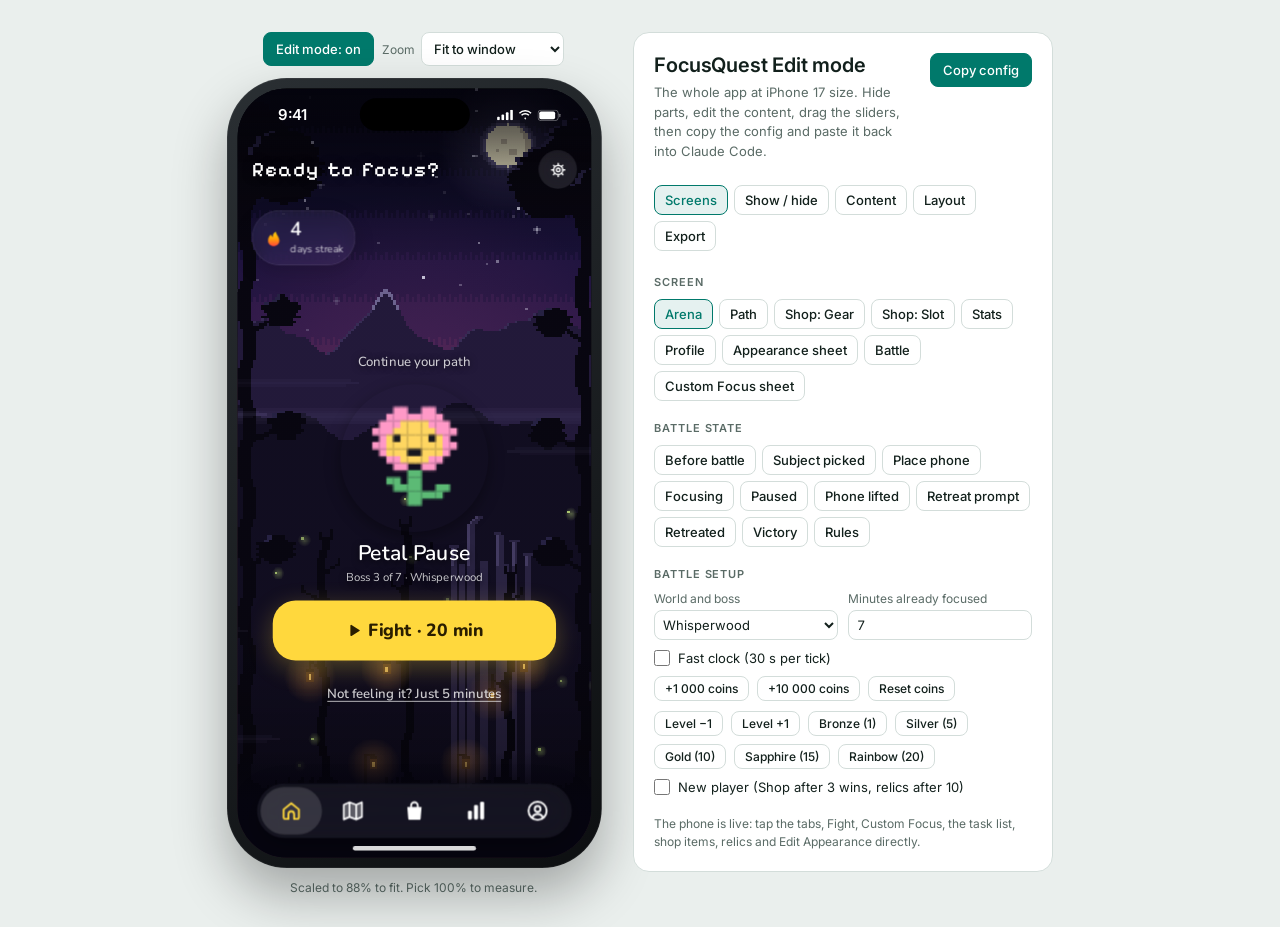
==== commit ed9ad02e: "B3: interactive pixel map on the Path tab; scrub old names from design docs The Path tab is a 2400x3" ====
--- a/design/focusquest.html
+++ b/design/focusquest.html
@@ -1306,20 +1306,17 @@
 
 /* ================= Data from the Swift code ================= */
 const PAL = { O:[.95,.62,.24], Y:[1,.84,.38], B:[.26,.72,.82], C:[.46,.87,.83], P:[.68,.45,.85], R:[.9,.28,.4], W:[1,1,1,.92], S:[.24,.3,.43], G:[.36,.73,.46], D:[.13,.17,.27], T:[.62,.40,.20], E:[.98,.93,.80], K:[.09,.09,.12], F:[.97,.80,.64], N:[1,.60,.78], A:[.62,.67,.75], L:[.55,.86,1], U:[.17,.29,.70] };
-const turtle = (mask, weapon) => ["................",".....GGGGGG.....","....GGGGGGGG....","...MMMMMMMMMMM..","...MWKMMMWKMMMM.","....GGGGGGGG..M.","....GGKKKKGG....","..X..GGGGGG..X..","..XGTTYYYYTTGX..","..XGTYYYYYYTGX..","..GGTTTTTTTTGG..","....TYYYYYYT....",".....GG..GG.....",".....GG..GG.....","....GGG..GGG....","................"].map(r => r.replace(/M/g, mask).replace(/X/g, weapon));
 const SPRITES = {
-  "thunder-snooze": ["................","..W..AAAAAA..W..","..WWAAAAAAAAWW..","....YFFFFFFY....","....YFKKFKKY....","....YFFFFFFY....","....YYFNNFYY....","...RAAAAAAAAR...","..RRASSAASSARAAA","..RRAAAAAAAARAAA","..RR.UUUUUU.R.T.","..RR.UUUUUU...T.","..R..UU..UU.....",".....UU..UU.....","....TTT..TTT....","................"],
-  "green-gobbler": ["................",".....PPPPPP.....","....PGGGGGGP....","...PGGGGGGGGP...","...PGYYGGYYGP...","...PGGGGGGGGP...","....GKWKWKWG....",".....GGGGGG.....","...GGPPPPPPGG...","..GG.PPPPPP.GG..","..O..GGGGGG..O..",".....GGGGGG.....",".....GG..GG.....",".AAAAAAAAAAAAAA.","..AAKAAAAAAKAA..","................"],
-  "leo-napardo": turtle("U", "A"),
-  "swamp-ogre": ["................",".GG..GGGGGG..GG.","..GGGGGGGGGGGG..","....GGGGGGGG....","....GWKGGKWG....","....GGGGGGGG....","....GGKKKKGG....",".....GGGGGG.....","..TTEEEEEEEETT..",".GTTEEEEEEEETTG.",".GTTEEEEEEEETTG.","..TTTTTTTTTTTT..","....TTTTTTTT....",".....TT..TT.....","....KKK..KKK....","................"],
-  "captain-procrastination": ["................",".....UUUUUU.....","....UUUWWUUU....","....UFFFFFFU....","....UFKFFKFU....",".....FFFFFF.....",".....FFKKFF.....","...UUUUWWUUUU...",".RRR.UUWWUU.F...","RWWWR.RRRRRR.F..","RWUWR.WWWWWW....","RWWWR.RRRRRR....",".RRR..UU..UU....","......UU..UU....",".....RRR..RRR...","................"],
+  "reef-clownfish": ["................","................","................","......OOOO......","....OOWOOOWO..O.","...OOOWOOOWOOOO.","..OKOOWOOOWOOOO.","..OOOOWOOOWOOO..","...OOOWOOOWOOOO.","....OOWOOOWO..O.","......OOOO......","................","................","................","................","................"],
+  "forest-flower": ["................",".....NN..NN.....","....NNNNNNNN....","...NNNYYYYNNN...","..NNNYYYYYYNNN..","...NYKYYYYKYN...","..NNYYYYYYYYNN..","...NYYYKKYYYN...","....NNYYYYNN....",".....NN..NN.....",".......GG.......","....GG.GG.......",".....GGGG..GG...",".......GGGGG....",".......GG.......","................"],
+  "hs-nerd": ["................",".....DDDDDD.....","....DDDDDDDD....","....DFFFFFFD....","....KKKFFKKK....","....KWKFFKWK....","....FFFFFFFF....",".....FFKKFF.....","......FFFF......","....WBBBBBBW....","...FWBBWWBBWF...","...F.BBBBBB.F...",".....UUUUUU.....",".....UU..UU.....",".....KK..KK.....","................"],
   "lo-fi-cat": ["................","..AA........AA..",".AAA........AAA.",".AAAA......AAAA.","..AAAAAAAAAAAA..","..AAYYAAAAYYAA..","..AAAAAAAAAAAA..","...AAAAAAAAAA...","....AAAAAAAA....","....AAAAAAAA....",".....AAAAAA.....","....AA......AA..","...AA........AA.","................","................","................"]
 };
 const WORLDS = {
-  heroes:    { title: "Hero Heights",     accent: [.95,.35,.38], scene: "castleKeep",      boss: { id: "thunder-snooze", name: "Thunder Snooze", node: 1 }, next: { name: "Mr. Incredulous", node: 2 } },
-  villains:  { title: "Villain Vault",    accent: [.66,.47,.95], scene: "dungeonRuins",    boss: { id: "green-gobbler", name: "The Green Gobbler", node: 2 }, next: { name: "Sandbagman", node: 3 } },
+  reef:      { title: "Coral Deep",       accent: [.38,.62,1.0], scene: "dungeonRuins",    boss: { id: "reef-clownfish", name: "Clownin' Around", node: 1 }, next: { name: "Jelly Later", node: 2 } },
+  forest:    { title: "Whisperwood",      accent: [.55,.85,.40], scene: "enchantedForest", boss: { id: "forest-flower", name: "Petal Pause", node: 2 }, next: { name: "Mossy Snoozer", node: 3 } },
   sewerDojo: { title: "Dojo",       accent: [.38,.82,.48], scene: "lanternGrove",    boss: { id: "dojo-karate", name: "Kara-Tea Break", node: 0 }, next: { name: "Master Someday", node: 1 } },
-  fairyTale: { title: "Swamp Kingdom",    accent: [.98,.78,.36], scene: "enchantedForest", boss: { id: "swamp-ogre", name: "Grumbrek the Swamp Ogre", node: 0 }, next: { name: "Don Keyboard", node: 1 } },
+  highSchool: { title: "Snoozeville High", accent: [.98,.78,.36], scene: "castleKeep",     boss: { id: "hs-nerd", name: "Theo Theorem", node: 0 }, next: { name: "Raven Rainclouds", node: 1 } },
   brainrot:  { title: "Farm",            accent: [.96,.58,.70], scene: "enchantedForest", boss: { id: "farm-bunny", name: "Snooze Bunny", node: 0 }, next: { name: "Procrasti-Hen", node: 1 } },
   history:   { title: "History Hall",     accent: [.45,.72,.98], scene: "castleKeep",      boss: { id: "hist-napoleon", name: "Nap-oleon", node: 0 }, next: { name: "Cleo, Queen of De-Nile", node: 1 } },
   planets:   { title: "Orbit",            accent: [.98,.62,.30], scene: "starlitPeaks",    boss: { id: "planet-mercury", name: "Retro Mercury", node: 0 }, next: { name: "Meme Venus", node: 1 } }
@@ -1382,7 +1379,7 @@
   flameLit: `<svg viewBox="0 0 24 24"><defs><linearGradient id="flameGrad" x1="0" y1="0" x2="0" y2="1"><stop offset="0" stop-color="#ffd60a"/><stop offset=".5" stop-color="#ff9f0a"/><stop offset="1" stop-color="#ff453a"/></linearGradient></defs><path fill="url(#flameGrad)" d="${FLAME_D}"/></svg>`
 });
 const subjIcon = () => "";
-const TAGLINES = { heroes: "Caped slackers who'd rather nap than save the day.", villains: "Masterminds of the endless scroll.", sewerDojo: "A whole dojo of fighters who skip every single training.", fairyTale: "Once upon a time, someone stopped studying.", brainrot: "Nobody on this farm has done a single chore.", history: "Great minds who'd rather do it tomorrow.", planets: "Eight planets, zero homework done." };
+const TAGLINES = { reef: "Where homework sinks without a trace.", forest: "Sprites who'll sprout tomorrow. Probably.", sewerDojo: "A whole dojo of fighters who skip every single training.", highSchool: "Everyone's busy. Nobody's studying.", brainrot: "Nobody on this farm has done a single chore.", history: "Great minds who'd rather do it tomorrow.", planets: "Eight planets, zero homework done." };
 const SCENE_FOR_TAB = { arena: "lanternGrove", path: "enchantedForest", shop: "lanternGrove", stats: "starlitPeaks", profile: "enchantedForest", camp: "starlitPeaks" };
 const ALL_TABS = [["arena", "Arena", '<svg viewBox="0 0 24 24" fill="none" stroke="currentColor" stroke-width="2" stroke-linecap="round" stroke-linejoin="round" aria-hidden="true"><path d="M4 10.5 12 4l8 6.5V19a1.5 1.5 0 0 1-1.5 1.5H15v-5a3 3 0 0 0-6 0v5H5.5A1.5 1.5 0 0 1 4 19z"/></svg>'], ["path", "Path", I.map], ["shop", "Shop", I.bag], ["stats", "Stats", I.chart], ["camp", "Hero", '<svg viewBox="0 0 24 24" fill="none" stroke="currentColor" stroke-width="2" stroke-linecap="round" aria-hidden="true"><circle cx="12" cy="12" r="9.5"/><circle cx="12" cy="10" r="3"/><path d="M6.6 18.4c1.3-2 3.1-3 5.4-3s4.1 1 5.4 3"/></svg>']];
 const battlesWon = () => (document.getElementById("newPlayer") && document.getElementById("newPlayer").checked ? 0 : C.log.length) + (S.wins || 0);
@@ -1624,8 +1621,8 @@
   statsTitle: "Your progress", rank: "Adept", level: 7, xpInto: 340, xpFor: 600,
   metrics: [{ label: "Win rate", value: "82%" }, { label: "HP dealt", value: "1240" }, { label: "Longest streak", value: "12 days" }, { label: "Focus hours", value: "14.5" }],
   subjectStats: [{ name: "Math", minutes: 320, battles: 9 }, { name: "English", minutes: 210, battles: 6 }, { name: "Economics", minutes: 95, battles: 3 }],
-  bestiary: [{ subject: "Math", boss: "The Green Gobbler", count: 4 }, { subject: "Math", boss: "Thunder Snooze", count: 2 }, { subject: "English", boss: "Kara-Tea Break", count: 3 }],
-  log: [{ boss: "The Green Gobbler", date: "Nov 13, 2026", xp: 240, min: 20 }, { boss: "Thunder Snooze", date: "Nov 12, 2026", xp: 180, min: 15 }, { boss: "Kara-Tea Break", date: "Nov 11, 2026", xp: 120, min: 10 }],
+  bestiary: [{ subject: "Math", boss: "Petal Pause", count: 4 }, { subject: "Math", boss: "Clownin' Around", count: 2 }, { subject: "English", boss: "Kara-Tea Break", count: 3 }],
+  log: [{ boss: "Petal Pause", date: "Nov 13, 2026", xp: 240, min: 20 }, { boss: "Clownin' Around", date: "Nov 12, 2026", xp: 180, min: 15 }, { boss: "Kara-Tea Break", date: "Nov 11, 2026", xp: 120, min: 10 }],
   habitsTitle: "Habits", habits: habitSeed(),
   shopGearTitle: "Gear up", shopVillageTitle: "Build your village", coins: 320, bossesDefeated: 9,
   slotNames: { head: "Helmets & hats", body: "Armour", weapon: "Weapons", accessory: "Accessories", feet: "Boots", gadget: "Gadgets" },
@@ -1672,7 +1669,7 @@
 const setPath = (p, val) => { const ks = p.split("."), last = ks.pop(); const o = ks.reduce((o, k) => o[k], C); if (o) o[last] = val; };
 
 /* ================= App state (not exported) ================= */
-const S = { campTab: "profile", dial: false, dialMin: 0, rankInfo: false, potions: { health: 1, freeze: 0 }, tab: "arena", battle: false, view: "idle", worldKey: "villains", subject: "Math", custom: false, customMin: 25, elapsed: 0, warnSecs: 10, prevView: null,
+const S = { campTab: "profile", dial: false, dialMin: 0, rankInfo: false, potions: { health: 1, freeze: 0 }, tab: "arena", battle: false, view: "idle", worldKey: "forest", subject: "Math", custom: false, customMin: 25, elapsed: 0, warnSecs: 10, prevView: null,
   music: false, sheet: false, cfSheet: false, cfMin: 25, cfSubject: "Math", newTask: "", pick: false, edit: true, ptab: "screens", hl: null, shopSection: "gear", tryOn: null, lookSheet: false, pathOpen: null, ov: null, oddsPop: false };
 const bossSprite = () => { const k = S.worldKey, i = pickedBoss(), f = frontier(k), e = LINEUP[k][i != null ? i : Math.min(f, LINEUP[k].length - 1)]; return S.custom ? world().boss.id : e ? e[0] : world().boss.id; };
 const pickedBoss = () => S.ov && S.ov.k === S.worldKey && !S.custom ? S.ov.i : null;
@@ -2326,10 +2323,10 @@
 
 /* Full boss lineups, same order as BossWorld.lineup in Boss.swift */
 var LINEUP = {
-  heroes: [["web-slacker", "Web-Slacker"], ["thunder-snooze", "Thunder Snooze"], ["mr-incredulous", "Mr. Incredulous"], ["elasti-snooze", "Elasti-Snooze"], ["dash-distracted", "Dash Distracted"], ["vanishing-violet", "Vanishing Violet"], ["jack-jack-attack", "Jack-Jack Attack"]],
-  villains: [["the-jokester", "The Jokester"], ["venomeme", "Venomeme"], ["green-gobbler", "The Green Gobbler"], ["sandbagman", "Sandbagman"]],
+  reef: [["reef-seahorse", "Driftwell the Seahorse"], ["reef-clownfish", "Clownin' Around"], ["reef-jelly", "Jelly Later"], ["reef-urchin", "Spiky Maybe"], ["reef-octopus", "Octo-Tasker"], ["reef-shark", "Snack-Break Shark"], ["reef-kraken", "The Kraken of Later"]],
+  forest: [["forest-mushroom", "Puffcap"], ["forest-grass", "Lazy Sprig"], ["forest-flower", "Petal Pause"], ["forest-moss", "Mossy Snoozer"], ["forest-acorn", "Acorn Afterwhile"], ["forest-tree", "Twiggy Tomorrow"], ["forest-elder", "Old Oakdrowse"]],
   sewerDojo: [["dojo-karate", "Kara-Tea Break"], ["dojo-master", "Master Someday"], ["dojo-monk", "Monk Mañana"], ["dojo-boxer", "Rope-a-Dope Ray"], ["dojo-mma", "Tap-Out Tyler"], ["dojo-judo", "Ju-Don't"], ["dojo-kendo", "Ken-Doze"], ["dojo-muaythai", "Muay Thai-red"], ["dojo-sumo", "Sumo More Snacks"]],
-  fairyTale: [["swamp-ogre", "Grumbrek the Swamp Ogre"], ["don-keyboard", "Don Keyboard"], ["rapunzzzel", "Rapunzzzel"], ["puss-in-popups", "Puss in Pop-ups"]],
+  highSchool: [["hs-nerd", "Theo Theorem"], ["hs-emo", "Raven Rainclouds"], ["hs-cheer", "Pep Rally Penny"], ["hs-gymbro", "Brody Bulk"], ["hs-hoops", "Dribble Dex"], ["hs-quarterback", "Hail Mary Max"], ["hs-principal", "Principal Postpone"]],
   brainrot: [["farm-bunny", "Snooze Bunny"], ["farm-hen", "Procrasti-Hen"], ["farm-sheep", "Baa-ck in Five"], ["farm-cow", "Moo-ve It Later"], ["farm-pig", "Couch Hog"], ["farm-donkey", "Hee-Haw Hold-On"], ["farm-horse", "Neigh-ver Mind"]],
   history: [["hist-napoleon", "Nap-oleon"], ["hist-cleo", "Cleo, Queen of De-Nile"], ["hist-caesar", "Veni, Vidi, Scrolli"], ["hist-bard", "Will Do It Tomorrow"], ["hist-leonardo", "Leonardo da Wi-Fi"], ["hist-mozart", "Amadeus Pause"], ["hist-newton", "Isaac Inertia"], ["hist-karel", "Karel IV-get It"], ["hist-komensky", "Komenský's Homework"]],
   planets: [["planet-mercury", "Retro Mercury"], ["planet-venus", "Meme Venus"], ["planet-earth", "Day-Off Earth"], ["planet-mars", "Binge Mars"], ["planet-jupiter", "Jupi-Later"], ["planet-saturn", "Ring-Ring Saturn"], ["planet-uranus", "Tilted Uranus"], ["planet-neptune", "Sea-Ya Neptune"]]
@@ -2437,34 +2434,6 @@
 };
 // [world body, colour roles, prop overlays as [row, col, pixels] where "_" keeps the pixel underneath]
 const BOSS_ART = {
-  "web-slacker": ["hero", { h: "R", m: "R", b: "R", a: "K", c: "U", g: "K", o: "U" }, [[1, 13, "W"], [2, 14, "W"], [3, 14, "W"], [4, 15, "W"], [5, 14, "WW"], [6, 13, "W"]]],
-  "mr-incredulous": ["hero", { h: "T", m: "K", b: "U", a: "O", c: "O", g: "K", o: "K" }, [[0, 12, ".YY"], [1, 14, "Y"], [2, 13, "Y"], [4, 13, "Y"]]],
-  "elasti-snooze": ["hero", { h: "T", m: "K", b: "O", a: "K", c: "T", g: "K", o: "K" }, [[9, 0, "ssc"], [10, 0, "s"], [1, 12, "..LL"], [2, 14, "L"], [3, 13, "LL"]]],
-  "dash-distracted": ["hero", { h: "Y", m: "R", b: "Y", a: "R", c: "R", g: "R", o: "R" }, [[8, 0, "W"], [10, 0, "WW"], [12, 0, "W"], [14, 1, "WW"]]],
-  "vanishing-violet": ["hero", { h: "K", m: "P", b: "V", a: "W", c: "V", g: "V", o: "V" }, [[0, 2, "V"], [6, 14, "V"], [12, 15, "V"], [3, 1, "V"]]],
-  "jack-jack-attack": ["hero", { h: "O", m: "R", b: "R", a: "Y", c: "Y", g: "K", o: "R" }, [[0, 5, "_Y_OY_"], [1, 4, "O"], [1, 11, "O"], [9, 14, "O"], [8, 15, "Y"]]],
-  "thunder-snooze": null,
-  "the-jokester": ["villain", { h: "G", s: "W", b: "P", a: "G", c: "Y", g: "K", o: "K" }, [[6, 3, "R"], [6, 12, "R"], [10, 14, "_N"], [9, 15, "N"]]],
-  "venomeme": ["villain", { h: "K", s: "K", b: "K", a: "D", c: "W", g: "W", o: "D" }, [[4, 5, "WWW"], [4, 8, "WWW"], [6, 4, "_WKWKWKW"], [7, 7, "NN"], [8, 7, "N"]]],
-  "green-gobbler": null,
-  "sandbagman": ["villain", { h: "Q", s: "Q", b: "T", a: "Q", c: "E", g: "E", o: "T" }, [[11, 14, "_TT"], [12, 13, "TQQT"], [13, 13, "TQQT"], [14, 13, ".TT"], [15, 0, "Q.Q"]]],
-  "leo-napardo": ["ninja", { b: "S", a: "B", s: "F", c: "S" }, [[8, 0, "A"], [7, 1, "A"], [6, 2, "A"], [9, 0, "T"]]],
-  "raph-scroll": ["ninja", { b: "D", a: "R", s: "F", c: "D" }, [[9, 14, "E"], [10, 14, "EE"], [11, 14, "EE"], [12, 14, "E"]]],
-  "do-not-tello": ["ninja", { b: "I", a: "P", s: "F", c: "I" }, [[2, 1, "T"], [4, 1, "T"], [6, 1, "T"], [8, 1, "T"], [10, 1, "T"], [12, 1, "T"]]],
-  "mikey-snackelangelo": ["ninja", { b: "H", a: "O", s: "F", c: "H" }, [[10, 14, "T"], [11, 13, "Y.Y"], [12, 13, "YYY"]]],
-  "swamp-ogre": null,
-  "don-keyboard": ["ogre", { s: "Z", b: "T", a: "Q", c: "K", o: "T" }, [[11, 0, "AAAA"], [12, 0, "AWAW"], [13, 0, "AAAA"]]],
-  "rapunzzzel": ["ogre", { s: "X", b: "I", a: "C", c: "C", o: "D" }, [[7, 4, "_AAAAAAAA"], [8, 5, "AAAAAA"], [9, 6, "AAAA"], [10, 7, "AA"], [0, 13, "LL"], [1, 14, "L"]]],
-  "puss-in-popups": ["ogre", { s: "N", b: "H", a: "G", c: "G", o: "H" }, [[0, 0, "RRR"], [1, 0, "RWR"], [0, 13, "RRR"], [1, 13, "RWR"]]],
-  "banana-bandit": ["mutant", { h: "K", s: "Z", e: "R", b: "R", a: "K", g: "S", o: "K" }, [[4, 3, "YYYYYYYYYY"], [8, 14, "Y"], [9, 13, "YY"], [10, 13, "Y"]]],
-  "tung-tung-sahur": ["mutant", { h: "T", s: "Q", e: "R", b: "T", a: "E", g: "T", o: "T" }, [[7, 14, "T"], [8, 14, "T"], [9, 13, "_T"], [6, 14, "TT"]]],
-  "goggle-grunt": ["mutant", { h: "S", s: "Z", e: "Y", b: "S", a: "O", g: "D", o: "D" }, [[3, 3, "AAAAAAAAAA"], [4, 4, "LLA"], [4, 9, "ALL"]]],
-  "ballerina-cappuccina": ["mutant", { h: "T", s: "E", e: "K", b: "N", a: "W", g: "N", o: "N" }, [[11, 1, "NNNNNNNNNNNNN"], [12, 2, "N"], [12, 13, "N"], [0, 5, "WTTTTW"]]],
-  "captain-procrastination": ["mutant", { h: "D", s: "Z", e: "R", b: "U", a: "Y", g: "D", o: "K" }, [[0, 4, "DDDDDDDD"], [1, 3, "DDYDDYDDDD"], [8, 1, "R"], [9, 0, "R"], [10, 0, "R.R"], [11, 1, "R"]]],
-  "purple-chomper": ["mutant", { h: "P", s: "P", e: "Y", b: "I", a: "P", g: "I", o: "P" }, [[6, 3, "WKWKWKWKWK"], [7, 4, "KWKWKWKW"]]],
-  "tralalero-tralala": ["mutant", { h: "L", s: "L", e: "K", b: "B", a: "W", g: "B", o: "B" }, [[0, 7, "B"], [1, 6, "BBB"], [9, 14, "B"], [10, 15, "B"]]],
-  "dark-doomscroller": ["mutant", { h: "D", s: "X", e: "C", b: "D", a: "I", g: "K", o: "K" }, [[2, 3, "D"], [3, 3, "D"], [2, 12, "D"], [3, 12, "D"], [8, 13, "KK"], [9, 13, "CC"], [10, 13, "CC"], [11, 13, "KK"]]],
-  "iron-distraction": ["mutant", { h: "A", s: "Z", e: "R", b: "A", a: "R", g: "S", o: "A" }, [[1, 4, "AAAAAAAA"], [2, 4, "A"], [9, 0, "AAA"], [10, 0, "A.A"], [8, 1, "Y"]]]
 };
 var BOSS_ROWS = {};
 Object.entries(BOSS_ART).forEach(([id, art]) => {
@@ -2474,10 +2443,6 @@
   (props || []).forEach(([y, x, s]) => s.split("").forEach((ch, j) => { if (ch !== "_" && rows[y] && x + j < 16) rows[y][x + j] = ch; }));
   BOSS_ROWS[id] = rows.map(r => r.join(""));
 });
-// Swamp Kingdom is trolls and ogres now; the names follow the art
-const RENAME = { "don-keyboard": "Keyboard Troll", "rapunzzzel": "Mossbeard the Snorer", "puss-in-popups": "Pop-up Bog Goblin" };
-Object.values(LINEUP).forEach(list => list.forEach(b => { if (RENAME[b[0]]) b[1] = RENAME[b[0]]; }));
-if (WORLDS.fairyTale.next && WORLDS.fairyTale.next.name === "Don Keyboard") WORLDS.fairyTale.next.name = RENAME["don-keyboard"];
 
 /* ---------- 4. Sound: exactly one track at a time ---------- */
 const SOUNDS = [["off", "Off", "Silence"], ["lofi", "Lo-fi", "Soft keys and a lazy beat"], ["brown", "Brown noise", "Deep, like distant rain"], ["white", "White noise", "Bright, masks chatter"]];
